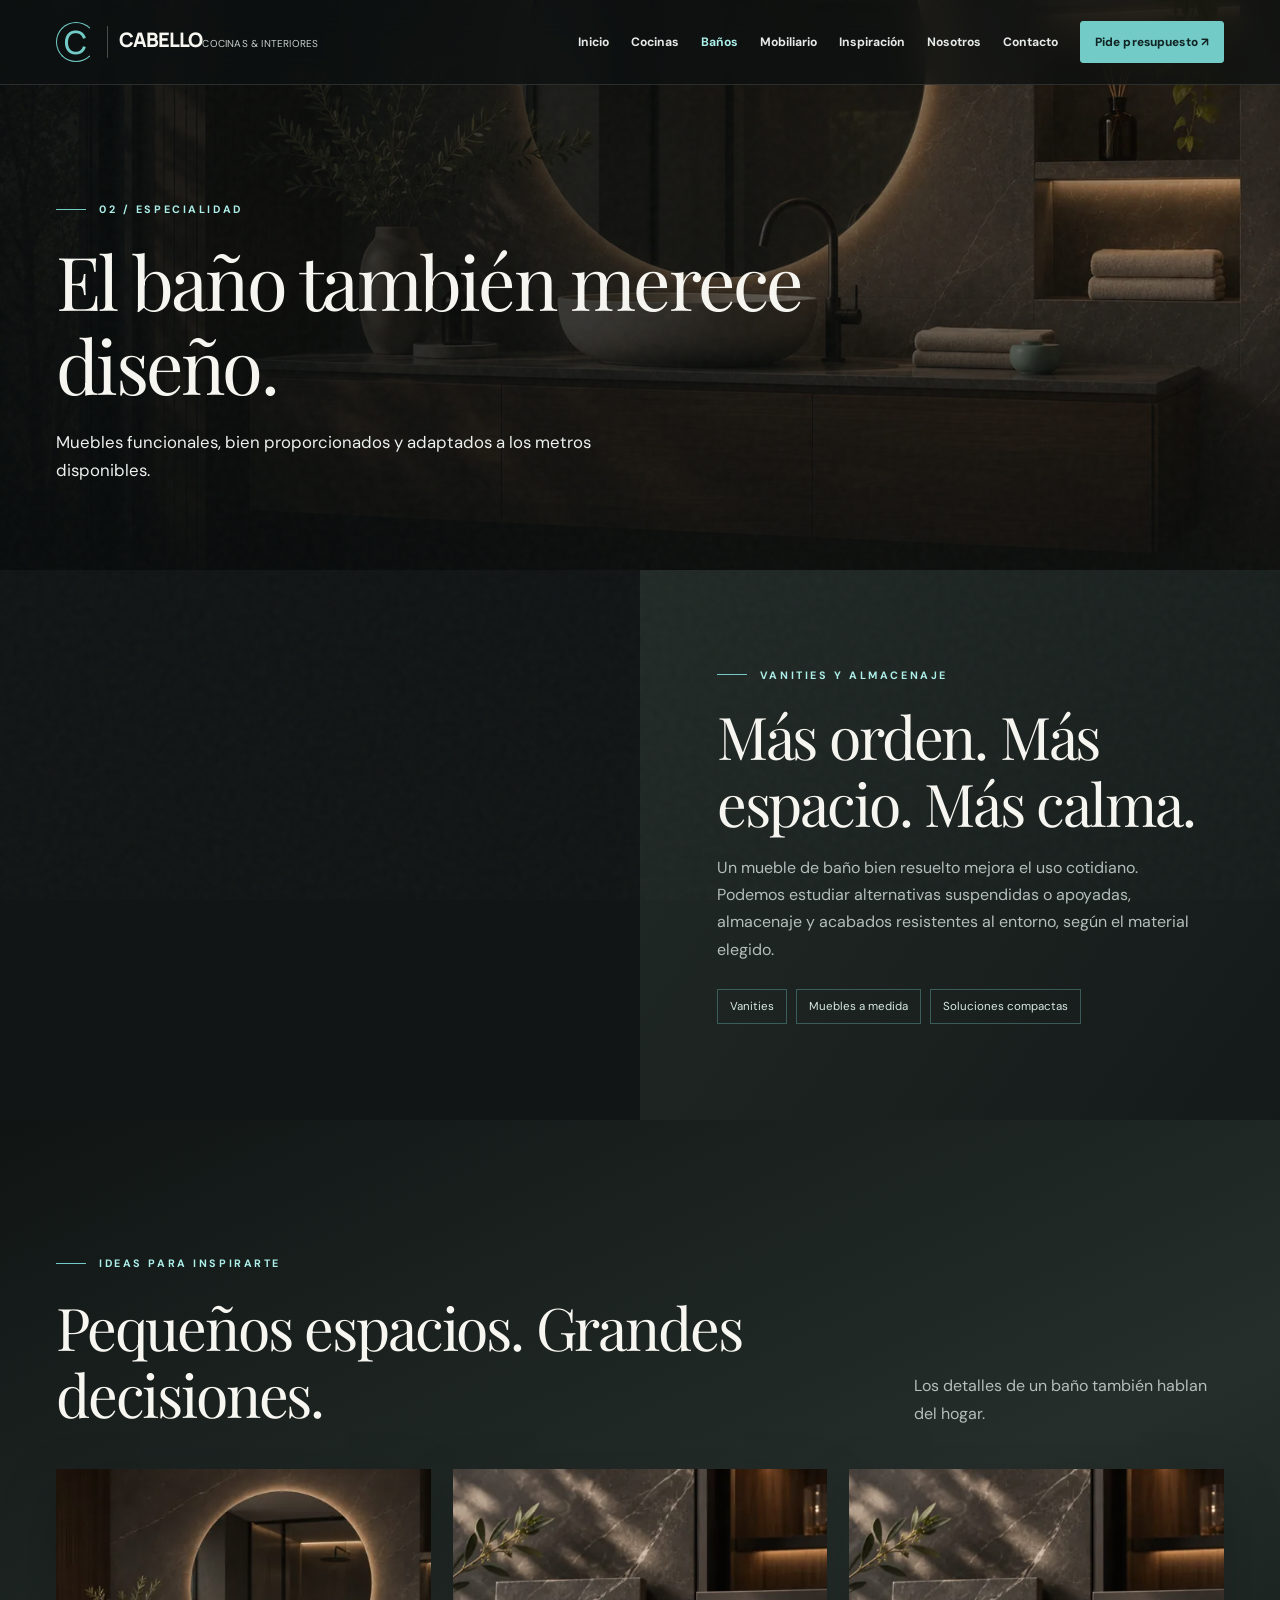
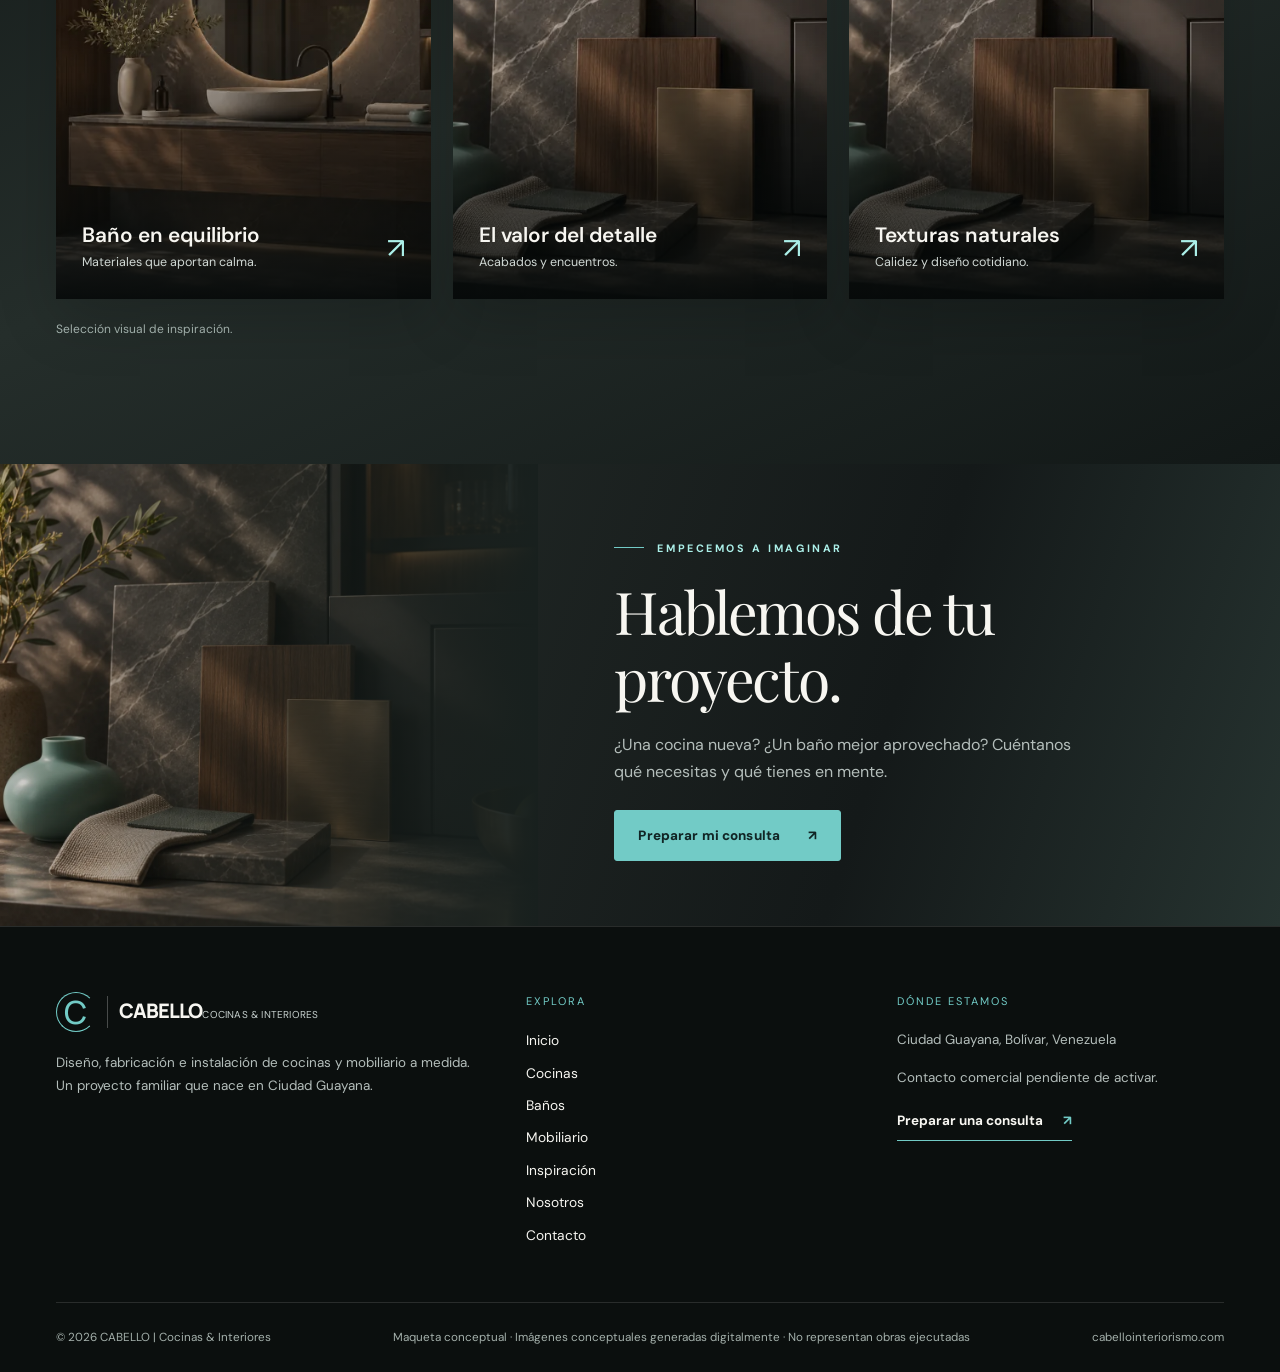
==== banos.html @ 6de8db71 "Add files via upload" ====
<!DOCTYPE html>
<html lang="es"><head><meta charset="utf-8"/><meta content="width=device-width,initial-scale=1" name="viewport"/><meta content="#111515" name="theme-color"/><meta content="Muebles de baño y vanities a medida en Ciudad Guayana. Diseño funcional, almacenaje y acabados contemporáneos." name="description"/><title>Muebles de baño a medida | CABELLO</title><link href="assets/favicon.svg" rel="icon" type="image/svg+xml"/><link href="assets/styles.css" rel="stylesheet"/><link href="https://fonts.googleapis.com" rel="preconnect"/><link crossorigin="" href="https://fonts.gstatic.com" rel="preconnect"/><link href="https://cabellointeriorismo.com/banos.html" rel="canonical"/></head><body><a class="skip" href="#main">Saltar al contenido</a><header class="site-header"><div class="header-desktop"><div class="shell header-inner"><a aria-label="CABELLO, inicio" class="brand" href="index.html"><span aria-hidden="true" class="brand-mark">C</span><span aria-hidden="true" class="brand-rule"></span><span><span class="brand-name">CABELLO</span><span class="brand-sub">COCINAS &amp; INTERIORES</span></span></a><nav aria-label="Navegación principal" class="nav-desktop"><a class="" href="index.html">Inicio</a><a class="" href="cocinas.html">Cocinas</a><a aria-current="page" class="active" href="banos.html">Baños</a><a class="" href="mobiliario.html">Mobiliario</a><a class="" href="proyectos.html">Inspiración</a><a class="" href="nosotros.html">Nosotros</a><a class="" href="contacto.html">Contacto</a><a class="btn" href="contacto.html">Pide presupuesto ↗</a></nav></div></div><div class="header-tablet"><div class="shell header-inner"><a aria-label="CABELLO, inicio" class="brand" href="index.html"><span aria-hidden="true" class="brand-mark">C</span><span aria-hidden="true" class="brand-rule"></span><span><span class="brand-name">CABELLO</span><span class="brand-sub">COCINAS &amp; INTERIORES</span></span></a><button aria-controls="drawer-tablet" aria-expanded="false" aria-label="Abrir menú" class="menu-toggle" data-menu-button="" type="button">☰</button></div><nav aria-label="Menú tablet" class="nav-drawer" data-menu-panel="" id="drawer-tablet"><a class="" href="index.html">Inicio</a><a class="" href="cocinas.html">Cocinas</a><a aria-current="page" class="active" href="banos.html">Baños</a><a class="" href="mobiliario.html">Mobiliario</a><a class="" href="proyectos.html">Inspiración</a><a class="" href="nosotros.html">Nosotros</a><a class="" href="contacto.html">Contacto</a><a class="btn" href="contacto.html">Solicitar presupuesto <span>↗</span></a></nav></div><div class="header-mobile"><div class="shell header-inner"><a aria-label="CABELLO, inicio" class="brand" href="index.html"><span aria-hidden="true" class="brand-mark">C</span><span aria-hidden="true" class="brand-rule"></span><span><span class="brand-name">CABELLO</span><span class="brand-sub">COCINAS &amp; INTERIORES</span></span></a><button aria-controls="drawer-mobile" aria-expanded="false" aria-label="Abrir menú" class="menu-toggle" data-menu-button="" type="button">☰</button></div><nav aria-label="Menú mobile" class="nav-drawer" data-menu-panel="" id="drawer-mobile"><a class="" href="index.html">Inicio</a><a class="" href="cocinas.html">Cocinas</a><a aria-current="page" class="active" href="banos.html">Baños</a><a class="" href="mobiliario.html">Mobiliario</a><a class="" href="proyectos.html">Inspiración</a><a class="" href="nosotros.html">Nosotros</a><a class="" href="contacto.html">Contacto</a><a class="btn" href="contacto.html">Solicitar presupuesto <span>↗</span></a></nav></div></header><main id="main"><section class="subhero"><div class="subhero-img"><picture><source media="(max-width: 767px)" srcset="assets/images/bano-vanity-mobile.webp"/><img alt="Imagen conceptual de baño con mueble suspendido de madera y espejo circular iluminado" decoding="async" height="1086" loading="eager" sizes="100vw" src="assets/images/bano-vanity.webp" srcset="assets/images/bano-vanity-720.webp 720w, assets/images/bano-vanity.webp 1448w" width="1448"/></picture></div><div class="subhero-shade"></div><div class="shell subhero-content"><span class="eyebrow">02 / Especialidad</span><h1>El baño también merece diseño.</h1><p>Muebles funcionales, bien proporcionados y adaptados a los metros disponibles.</p></div></section><section class="split"><div class="split-image"><img alt="Imagen conceptual de baño con mueble suspendido de madera y espejo circular iluminado" decoding="async" height="1086" loading="lazy" sizes="(max-width: 767px) 100vw, 50vw" src="assets/images/bano-vanity.webp" srcset="assets/images/bano-vanity-720.webp 720w, assets/images/bano-vanity.webp 1448w" width="1448"/></div><div class="split-copy"><span class="eyebrow">Vanities y almacenaje</span><h2>Más orden. Más espacio. Más calma.</h2><p>Un mueble de baño bien resuelto mejora el uso cotidiano. Podemos estudiar alternativas suspendidas o apoyadas, almacenaje y acabados resistentes al entorno, según el material elegido.</p><div class="tags"><span>Vanities</span><span>Muebles a medida</span><span>Soluciones compactas</span></div></div></section><section class="section deep-gradient"><div class="shell"><div class="section-heading"><div><span class="eyebrow">Ideas para inspirarte</span><h2>Pequeños espacios. Grandes decisiones.</h2></div><p>Los detalles de un baño también hablan del hogar.</p></div><div class="display-grid"><a class="editorial-card" data-category="banos" href="proyectos.html"><div class="card-image"><img alt="Imagen conceptual de baño con mueble suspendido de madera y espejo circular iluminado" decoding="async" height="1086" loading="lazy" sizes="(max-width: 767px) 100vw, (max-width: 1199px) 50vw, 33vw" src="assets/images/bano-vanity.webp" srcset="assets/images/bano-vanity-720.webp 720w, assets/images/bano-vanity.webp 1448w" width="1448"/></div><div class="card-content"><div><h3>Baño en equilibrio</h3><p>Materiales que aportan calma.</p></div><span aria-hidden="true" class="card-arrow">↗</span></div></a><a class="editorial-card" data-category="detalles" href="proyectos.html"><div class="card-image"><img alt="Imagen conceptual de selección de piedra, madera y acabados para mobiliario" decoding="async" height="1086" loading="lazy" sizes="(max-width: 767px) 100vw, (max-width: 1199px) 50vw, 33vw" src="assets/images/materiales.webp" srcset="assets/images/materiales-720.webp 720w, assets/images/materiales.webp 1448w" width="1448"/></div><div class="card-content"><div><h3>El valor del detalle</h3><p>Acabados y encuentros.</p></div><span aria-hidden="true" class="card-arrow">↗</span></div></a><a class="editorial-card" data-category="detalles" href="proyectos.html"><div class="card-image"><img alt="Imagen conceptual de selección de piedra, madera y acabados para mobiliario" decoding="async" height="1086" loading="lazy" sizes="(max-width: 767px) 100vw, (max-width: 1199px) 50vw, 33vw" src="assets/images/materiales.webp" srcset="assets/images/materiales-720.webp 720w, assets/images/materiales.webp 1448w" width="1448"/></div><div class="card-content"><div><h3>Texturas naturales</h3><p>Calidez y diseño cotidiano.</p></div><span aria-hidden="true" class="card-arrow">↗</span></div></a></div><p class="disclaimer">Selección visual de inspiración.</p></div></section><section class="cta-band"><div class="cta-grid"><div aria-label="Detalle ilustrativo de materiales de interiorismo" class="cta-img" role="img"></div><div class="cta-copy"><span class="eyebrow">Empecemos a imaginar</span><h2>Hablemos de tu proyecto.</h2><p>¿Una cocina nueva? ¿Un baño mejor aprovechado? Cuéntanos qué necesitas y qué tienes en mente.</p><a class="btn" href="contacto.html">Preparar mi consulta <span>↗</span></a></div></div></section></main><footer class="footer"><div class="shell"><div class="footer-grid"><div><a class="brand" href="index.html"><span aria-hidden="true" class="brand-mark">C</span><span aria-hidden="true" class="brand-rule"></span><span><span class="brand-name">CABELLO</span><span class="brand-sub">COCINAS &amp; INTERIORES</span></span></a><p>Diseño, fabricación e instalación de cocinas y mobiliario a medida. Un proyecto familiar que nace en Ciudad Guayana.</p></div><div><div class="footer-title">Explora</div><nav aria-label="Enlaces de pie de página" class="footer-links"><a href="index.html">Inicio</a><a href="cocinas.html">Cocinas</a><a href="banos.html">Baños</a><a href="mobiliario.html">Mobiliario</a><a href="proyectos.html">Inspiración</a><a href="nosotros.html">Nosotros</a><a href="contacto.html">Contacto</a></nav></div><div><div class="footer-title">Dónde estamos</div><p>Ciudad Guayana, Bolívar, Venezuela</p><p style="margin-top:15px">Contacto comercial pendiente de activar.</p><a class="textlink" href="contacto.html" style="margin-top:20px">Preparar una consulta <span>↗</span></a></div></div><div class="footer-bottom"><span>© 2026 CABELLO | Cocinas &amp; Interiores</span><span>Maqueta conceptual · Imágenes conceptuales generadas digitalmente · No representan obras ejecutadas</span><span>cabellointeriorismo.com</span></div></div></footer><script defer="" src="assets/site.js"></script></body></html>
---- assets/styles.css ----
@import url('https://fonts.googleapis.com/css2?family=DM+Sans:wght@400;500;600;700&family=Manrope:wght@400;500;600;700;800&family=Playfair+Display:wght@400;500;600&display=swap');
:root{--bg:#111515;--bg2:#1a1f1e;--panel:#252b29;--mint:#72cbc6;--mintlight:#acf0e9;--white:#f7f6f1;--muted:#b4bebb;--line:rgba(255,255,255,.12);--max:1320px}
*,*::before,*::after{box-sizing:border-box}html{scroll-behavior:smooth}body{margin:0;min-width:320px;background:var(--bg);color:var(--white);font:400 16px/1.7 'DM Sans',Arial,sans-serif;-webkit-font-smoothing:antialiased}body:before{content:'';inset:0;position:fixed;z-index:70;pointer-events:none;opacity:.028;background-image:url("data:image/svg+xml,%3Csvg viewBox='0 0 160 160' xmlns='http://www.w3.org/2000/svg'%3E%3Cfilter id='noise'%3E%3CfeTurbulence type='fractalNoise' baseFrequency='.73' numOctaves='2' stitchTiles='stitch'/%3E%3C/filter%3E%3Crect width='100%25' height='100%25' filter='url(%23noise)'/%3E%3C/svg%3E")}body.menu-open{overflow:hidden}a{color:inherit;text-decoration:none}button,input,textarea,select{font:inherit}button{cursor:pointer}img{display:block;max-width:100%;width:100%;height:100%;object-fit:cover}h1,h2,h3,p{margin:0}h1,h2,.serif{font-family:'Playfair Display',Georgia,serif;font-weight:400;line-height:1.14;letter-spacing:-.037em}h1{font-size:clamp(3.3rem,6.6vw,7.7rem)}h2{font-size:clamp(2.5rem,4.6vw,5rem)}h3{font-size:1.22rem;font-weight:600;line-height:1.32}p{color:var(--muted)}.shell{width:min(calc(100% - 112px),var(--max));margin-inline:auto}.sr-only{position:absolute;width:1px;height:1px;overflow:hidden;clip:rect(0,0,0,0)}.skip{position:absolute;z-index:500;left:10px;top:-100px;background:var(--mint);color:#102421;padding:12px}.skip:focus{top:10px}.eyebrow{display:inline-flex;align-items:center;gap:13px;letter-spacing:.24em;font-weight:700;font-size:.67rem;text-transform:uppercase;color:var(--mintlight)}.eyebrow:before{content:'';width:30px;height:1px;background:var(--mint)}.btn{display:inline-flex;align-items:center;justify-content:center;gap:28px;min-height:51px;padding:13px 23px;border:1px solid var(--mint);background:var(--mint);color:#112525;font-weight:800;letter-spacing:.01em;font-size:.84rem;border-radius:3px;transition:background .25s,transform .25s,box-shadow .25s}.btn:hover{background:#a2e6e1;transform:translateY(-2px);box-shadow:0 12px 28px rgba(114,203,198,.16)}.btn-quiet{border-color:rgba(255,255,255,.25);background:rgba(255,255,255,.035);color:var(--white)}.btn-quiet:hover{color:#112525}.textlink{display:inline-flex;gap:20px;align-items:center;font-weight:700;font-size:.84rem;border-bottom:1px solid var(--mint);padding-bottom:7px}.textlink span{color:var(--mint)}a:focus-visible,button:focus-visible,input:focus-visible,textarea:focus-visible,select:focus-visible{outline:3px solid var(--mintlight);outline-offset:4px}
/* Device-specific header variants: rendered only in their matching breakpoint */
.site-header{position:fixed;inset:0 0 auto;z-index:80;border-bottom:1px solid var(--line);background:rgba(13,17,17,.74);backdrop-filter:blur(18px);-webkit-backdrop-filter:blur(18px)}.header-inner{height:84px;display:flex;align-items:center;justify-content:space-between;gap:20px}.brand{display:flex;align-items:center;gap:11px;min-width:0}.brand-mark{width:40px;height:40px;border:1.8px solid var(--mint);border-right-color:transparent;border-radius:50%;display:grid;place-items:center;font:500 32px/1 Manrope,sans-serif;color:var(--mint);letter-spacing:-.17em;padding-right:6px;flex-shrink:0}.brand-rule{height:32px;width:1px;background:rgba(255,255,255,.25)}.brand-name{font:800 20px/1 Manrope,sans-serif;letter-spacing:-.055em}.brand-sub{font-size:10px;letter-spacing:.02em;color:#c7d1cf;margin-top:5px}.nav-desktop{display:flex;align-items:center;gap:22px}.nav-desktop>a:not(.btn),.nav-tablet>a:not(.btn){font-size:.76rem;font-weight:700;color:#e5e9e7;transition:color .2s}.nav-desktop a.active:not(.btn),.nav-desktop a:hover:not(.btn){color:var(--mintlight)}.nav-desktop .btn{min-height:41px;padding:10px 14px;font-size:.74rem}.header-tablet,.header-mobile{display:none}.menu-toggle{height:45px;width:47px;border:1px solid rgba(255,255,255,.28);background:rgba(255,255,255,.06);color:#fff;font-size:25px;border-radius:3px;display:grid;place-items:center}.nav-drawer{display:none;position:absolute;top:100%;left:0;right:0;background:rgba(16,21,20,.98);border-bottom:1px solid var(--line);padding:18px 24px 27px;box-shadow:0 18px 40px rgba(0,0,0,.36)}.nav-drawer.is-open{display:grid;gap:2px}.nav-drawer a{display:block;font-size:1rem;padding:11px 7px;border-bottom:1px solid rgba(255,255,255,.07)}.nav-drawer .btn{margin-top:14px;text-align:center}.nav-drawer a.active{color:var(--mint)}
.hero{position:relative;min-height:760px;height:min(93svh,1020px);display:flex;align-items:center;isolation:isolate;overflow:hidden;background:#222}.hero-media,.hero-overlay{position:absolute;inset:0;z-index:-2}.hero-media picture,.hero-media img{height:100%;width:100%;object-fit:cover;object-position:center}.hero-overlay{z-index:-1;background:linear-gradient(90deg,rgba(9,13,13,.96) 0%,rgba(11,14,14,.82) 30%,rgba(9,13,13,.28) 72%),linear-gradient(0deg,rgba(7,11,11,.7) 0%,transparent 35%,rgba(7,11,11,.25) 100%)}.hero-inner{padding-top:105px;padding-bottom:85px}.hero h1{max-width:870px;margin:25px 0 22px}.hero h1 em{font-style:italic;color:#d8e8e5}.hero-lead{max-width:520px;color:#f0f2ee;font-size:1.14rem}.hero-cta{display:flex;align-items:center;gap:30px;flex-wrap:wrap;margin-top:32px}.hero-meta{position:absolute;bottom:34px;right:5%;font-size:.68rem;letter-spacing:.2em;color:#d7dedb}.hero-meta b{color:var(--mint)}.micro{display:flex;gap:22px;align-items:center;font-size:.67rem;letter-spacing:.17em;text-transform:uppercase;color:#b9c5c0;margin-top:65px}.micro:before{content:'';width:60px;height:1px;background:var(--mint)}
.services-band{border-block:1px solid var(--line);background:linear-gradient(110deg,#212725,#303532,#1b2220)}.services-inner{display:grid;grid-template-columns:repeat(3,1fr)}.service{display:flex;align-items:center;gap:18px;padding:29px 20px;border-right:1px solid var(--line);font-weight:700;font-size:.86rem}.service:first-child{padding-left:0}.service:last-child{border:0}.service svg,.process-icon svg{width:35px;height:35px;stroke:var(--mint);fill:none;stroke-width:1.5;flex-shrink:0}
.section{padding:125px 0;position:relative}.dark-gradient{background:radial-gradient(ellipse at 84% 13%,#303836 0%,#1d2422 43%,#101414 89%)}.deep-gradient{background:linear-gradient(155deg,#101514,#252e2b 53%,#121817)}.section-heading{display:flex;align-items:end;justify-content:space-between;gap:45px;margin-bottom:42px}.section-heading h2{margin-top:20px}.section-heading p{max-width:400px}.display-grid{display:grid;grid-template-columns:repeat(3,minmax(0,1fr));gap:22px}.editorial-card{position:relative;overflow:hidden;min-height:430px;display:flex;align-items:end;background:#2e3531;box-shadow:0 20px 55px rgba(0,0,0,.19);isolation:isolate}.editorial-card .card-image{position:absolute;inset:0;z-index:-2}.editorial-card img{transition:transform .65s;filter:saturate(.83)}.editorial-card:hover img{transform:scale(1.055)}.editorial-card:after{position:absolute;inset:0;content:'';background:linear-gradient(0deg,rgba(5,9,9,.96),rgba(5,9,9,.18) 60%,transparent);z-index:-1}.card-content{padding:26px;width:100%;display:flex;align-items:end;justify-content:space-between;gap:15px}.card-content h3{font-size:1.3rem;margin-bottom:3px}.card-content p{font-size:.78rem;color:#d0d8d4}.card-arrow{color:var(--mintlight);font-size:29px}.disclaimer{font-size:.75rem;color:#aab9b4;margin-top:20px}.manifesto{background:radial-gradient(ellipse at 76% 24%,#353c38,#202725 48%,#111615);overflow:hidden}.manifesto-grid{display:grid;grid-template-columns:43% 57%;align-items:center;gap:30px}.monogram-panel{min-height:480px;position:relative;display:grid;place-items:center;background:linear-gradient(145deg,rgba(255,255,255,.025),rgba(255,255,255,0));border:1px solid rgba(255,255,255,.05);overflow:hidden}.monogram-panel:before{content:'';position:absolute;inset:8%;background:linear-gradient(90deg,rgba(10,15,14,.6),transparent),url('images/materiales.webp') center/cover;opacity:.6;clip-path:circle(42%)}.monogram-panel span{font:600 clamp(280px,35vw,500px)/1 Manrope,sans-serif;color:rgba(14,19,18,.5);-webkit-text-stroke:2px var(--mint);position:relative;letter-spacing:-.18em;padding-right:.17em}.manifesto-text{padding:30px 35px}.manifesto-text h2{margin:22px 0}.manifesto-text p{max-width:550px;margin-bottom:25px}.values{display:grid;grid-template-columns:repeat(3,1fr);gap:22px}.value{padding:35px;background:linear-gradient(135deg,rgba(255,255,255,.075),rgba(255,255,255,.015));border:1px solid rgba(255,255,255,.085);box-shadow:0 20px 55px rgba(0,0,0,.1)}.value-num{display:block;color:var(--mint);letter-spacing:.16em;font-size:.72rem;margin-bottom:37px}.value h3{margin-bottom:9px}.process-grid{display:grid;grid-template-columns:repeat(4,1fr);gap:30px}.process{border-top:1px solid rgba(255,255,255,.2);padding-top:27px}.process-icon{margin-bottom:24px}.process-num{font-size:.74rem;color:var(--mint);letter-spacing:.16em;margin-bottom:8px}.process h3{margin-bottom:10px}.process p{font-size:.85rem}.cta-band{position:relative;background:linear-gradient(108deg,#29312d,#141919 68%,#263330);overflow:hidden}.cta-grid{display:grid;grid-template-columns:42% 58%;min-height:435px}.cta-img{position:relative;background:url('images/materiales.webp') center/cover}.cta-img:after{content:'';position:absolute;inset:0;background:linear-gradient(90deg,rgba(0,0,0,.16),#18201e)}.cta-copy{padding:65px clamp(35px,6vw,100px);align-self:center}.cta-copy h2{margin:20px 0}.cta-copy p{max-width:470px;margin-bottom:25px}.footer{background:#0b0f0e;border-top:1px solid var(--line);padding:65px 0 24px}.footer-grid{display:grid;grid-template-columns:1.3fr 1fr 1fr;gap:45px}.footer .brand{margin-bottom:20px}.footer p{max-width:420px;font-size:.84rem}.footer-title{text-transform:uppercase;font-size:.69rem;letter-spacing:.18em;color:var(--mint);margin-bottom:18px}.footer-links{display:grid;gap:9px;font-size:.86rem}.footer-links a:hover{color:var(--mintlight)}.footer-bottom{display:flex;justify-content:space-between;gap:20px;border-top:1px solid var(--line);margin-top:55px;padding-top:25px;font-size:.73rem;color:#a4b0ab;flex-wrap:wrap}
.subhero{min-height:570px;position:relative;display:flex;align-items:end;isolation:isolate;overflow:hidden;background:#1e2522}.subhero-img,.subhero-shade{position:absolute;inset:0;z-index:-2}.subhero-img img{height:100%;object-fit:cover}.subhero-shade{z-index:-1;background:linear-gradient(90deg,rgba(8,12,12,.96),rgba(8,12,12,.73) 47%,rgba(8,12,12,.2)),linear-gradient(0deg,rgba(8,12,12,.75),transparent 55%)}.subhero-content{padding:170px 0 85px}.subhero h1{font-size:clamp(3.2rem,5.8vw,6.5rem);max-width:890px;margin:20px 0}.subhero p{max-width:620px;color:#edf2ef;font-size:1.05rem}.split{display:grid;grid-template-columns:1fr 1fr;min-height:550px}.split.reverse .split-image{order:2}.split-image{overflow:hidden;min-height:430px}.split-image img{filter:saturate(.8)}.split-copy{display:flex;flex-direction:column;justify-content:center;padding:90px max(6vw,35px);background:linear-gradient(125deg,#222a27,#141a19)}.split-copy h2{margin:18px 0}.split-copy p{max-width:530px}.tags{display:flex;flex-wrap:wrap;gap:9px;margin-top:26px}.tags span{border:1px solid rgba(114,203,198,.35);padding:7px 12px;font-size:.72rem;color:#d7e8e2}.feature-grid{display:grid;grid-template-columns:1.3fr 1fr;gap:25px;align-items:stretch}.feature-grid>img{min-height:540px;max-height:620px}.feature-copy{padding:60px;background:linear-gradient(135deg,#2a3430,#1a211f);border:1px solid rgba(255,255,255,.08);align-self:stretch;display:flex;justify-content:center;flex-direction:column}.feature-copy h2{margin:20px 0}.feature-copy .btn{align-self:flex-start;margin-top:25px}.gallery-filters{display:flex;flex-wrap:wrap;gap:10px;margin-bottom:28px}.filter-btn{padding:11px 19px;border:1px solid rgba(255,255,255,.24);background:transparent;color:#eef2ee;border-radius:2px;font-size:.82rem}.filter-btn.is-active,.filter-btn:hover{background:var(--mint);border-color:var(--mint);color:#132422}.note-box{padding:22px 25px;background:rgba(114,203,198,.05);border-left:2px solid var(--mint);color:#d3dcd6;margin-top:28px;font-size:.83rem}.contact-layout{display:grid;grid-template-columns:1fr 1fr;gap:8%;align-items:start}.contact-layout h2{margin:20px 0}.contact-layout .note-box{margin:30px 0}.form{padding:36px;border:1px solid rgba(255,255,255,.14);background:linear-gradient(145deg,rgba(255,255,255,.07),rgba(255,255,255,.02));box-shadow:0 25px 70px rgba(0,0,0,.2)}.field{margin-bottom:19px}.field label{display:block;font-size:.77rem;font-weight:700;margin-bottom:8px;color:#eff3ef}.field input,.field textarea,.field select{width:100%;border:1px solid rgba(255,255,255,.19);border-radius:2px;padding:12px 14px;color:white;background:#242c29;min-height:48px}.field textarea{min-height:132px;resize:vertical}.field select option{background:#242c29}.form-feedback{font-size:.82rem;margin-top:13px;color:var(--mintlight)}.faq{display:grid;grid-template-columns:1fr 1.2fr;gap:60px}.faq details{border-bottom:1px solid var(--line);padding:20px 0}.faq summary{cursor:pointer;font-weight:600}.faq details p{padding-top:13px;font-size:.9rem}.pill{font-size:.7rem;letter-spacing:.14em;color:#d0e1dc;padding:6px 10px;border:1px solid rgba(255,255,255,.15)}
@media(max-width:1199px){.header-desktop{display:none}.header-tablet{display:block}.header-tablet .header-inner{height:76px}.shell{width:min(calc(100% - 76px),var(--max))}.section{padding:100px 0}.display-grid{gap:16px}.editorial-card{min-height:350px}.manifesto-text{padding:25px}.monogram-panel{min-height:400px}}
@media(max-width:767px){.header-tablet{display:none}.header-mobile{display:block}.header-mobile .header-inner{height:68px}.header-mobile .brand-mark{width:34px;height:34px;font-size:28px}.header-mobile .brand-name{font-size:18px}.header-mobile .brand-sub{font-size:9px}.header-mobile .brand-rule{height:28px}.shell{width:calc(100% - 38px)}.hero{min-height:650px;height:auto;align-items:end}.hero-media img{object-position:61% center}.hero-overlay{background:linear-gradient(0deg,rgba(8,11,11,.98),rgba(10,13,13,.65) 52%,rgba(10,13,13,.27)),linear-gradient(90deg,rgba(8,11,11,.5),transparent)}.hero-inner{padding-top:200px;padding-bottom:82px}.hero h1{font-size:clamp(2.9rem,11vw,4.9rem);margin:18px 0}.hero-lead{font-size:.99rem}.hero-cta{gap:20px}.hero-cta .btn{width:100%}.hero-meta{bottom:21px;right:20px}.micro{display:none}.services-inner{grid-template-columns:1fr}.service,.service:first-child{padding:17px 5px;border-right:0;border-bottom:1px solid var(--line)}.service:last-child{border:0}.service svg{width:27px;height:27px}.section{padding:76px 0}.section-heading{display:block;margin-bottom:30px}.section-heading h2,.manifesto h2{margin:17px 0}.section-heading .textlink{margin-top:22px}.section-heading p{margin-top:18px}.display-grid{grid-template-columns:1fr}.editorial-card{min-height:390px}.manifesto-grid{grid-template-columns:1fr;gap:10px}.monogram-panel{min-height:270px}.monogram-panel span{font-size:260px}.manifesto-text{padding:15px 0 5px}.values,.process-grid{grid-template-columns:1fr}.value{padding:26px}.value-num{margin-bottom:20px}.process-grid{gap:27px}.process{padding-top:18px}.process-icon{margin-bottom:13px}.cta-grid{grid-template-columns:1fr}.cta-img{min-height:240px}.cta-img:after{background:linear-gradient(0deg,#18201e,rgba(0,0,0,.1))}.cta-copy{padding:30px 20px 65px}.cta-copy .btn{width:100%}.footer{padding-top:50px}.footer-grid{grid-template-columns:1fr;gap:34px}.footer-bottom{margin-top:38px}.subhero{min-height:480px}.subhero-content{padding:175px 0 65px}.subhero h1{font-size:clamp(2.9rem,10vw,4.6rem)}.split{grid-template-columns:1fr}.split.reverse .split-image{order:0}.split-image{min-height:330px;max-height:430px}.split-copy{padding:65px 20px}.feature-grid{grid-template-columns:1fr}.feature-grid>img{min-height:350px;max-height:450px}.feature-copy{padding:35px 25px}.contact-layout{grid-template-columns:1fr;gap:30px}.form{padding:23px 19px}.faq{grid-template-columns:1fr;gap:15px}.gallery-filters{gap:7px}.filter-btn{padding:10px 13px}.section h2{font-size:clamp(2.5rem,9vw,4.1rem)}}
@media(max-width:380px){.brand-sub{display:none}.hero h1{font-size:2.65rem}.hero-inner{padding-top:175px}.btn{font-size:.8rem;padding-inline:13px}.editorial-card{min-height:340px}}
@media(prefers-reduced-motion:reduce){html{scroll-behavior:auto}*,*::before,*::after{animation-duration:.01ms!important;transition-duration:.01ms!important}}

[hidden]{display:none!important}

/* CABELLO V7: art-direction picture fills each responsive subhero. */
.subhero-img picture{display:block;width:100%;height:100%}
.subhero-img picture img{display:block;width:100%;height:100%;object-fit:cover}
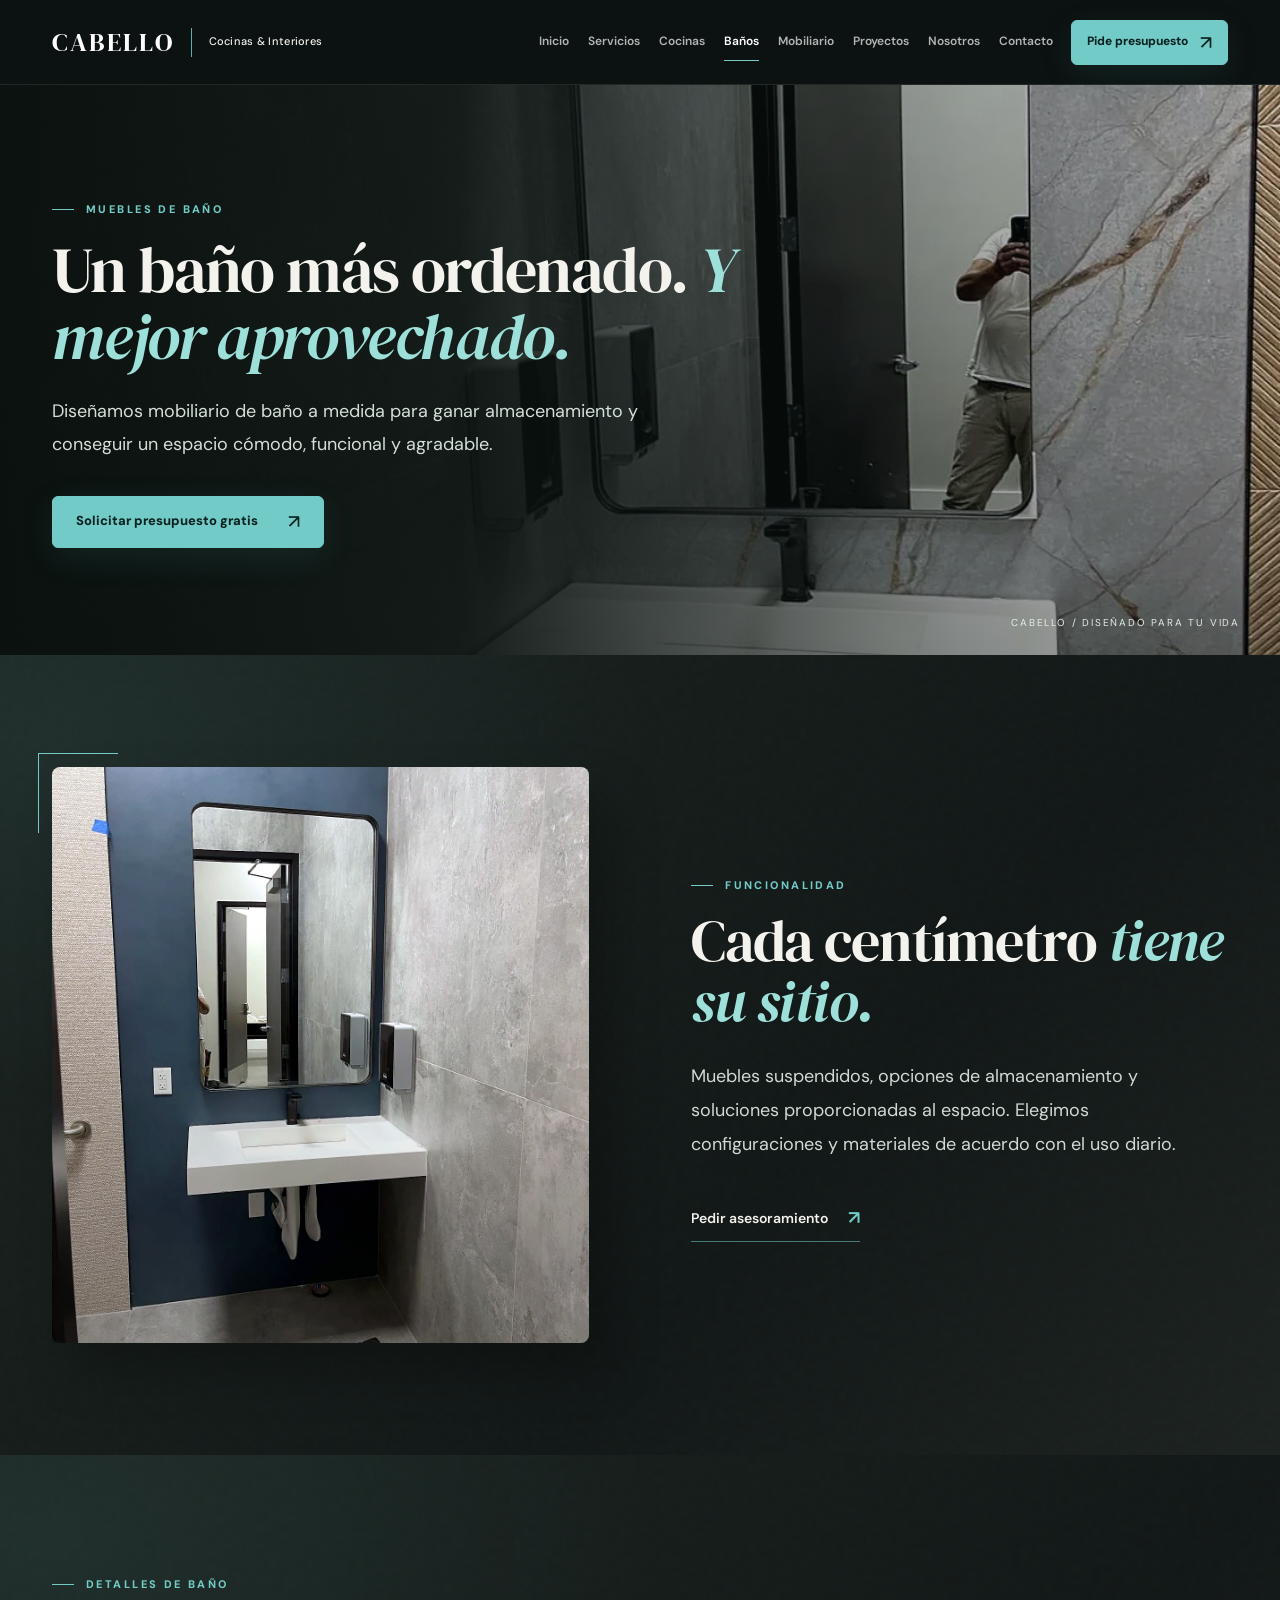
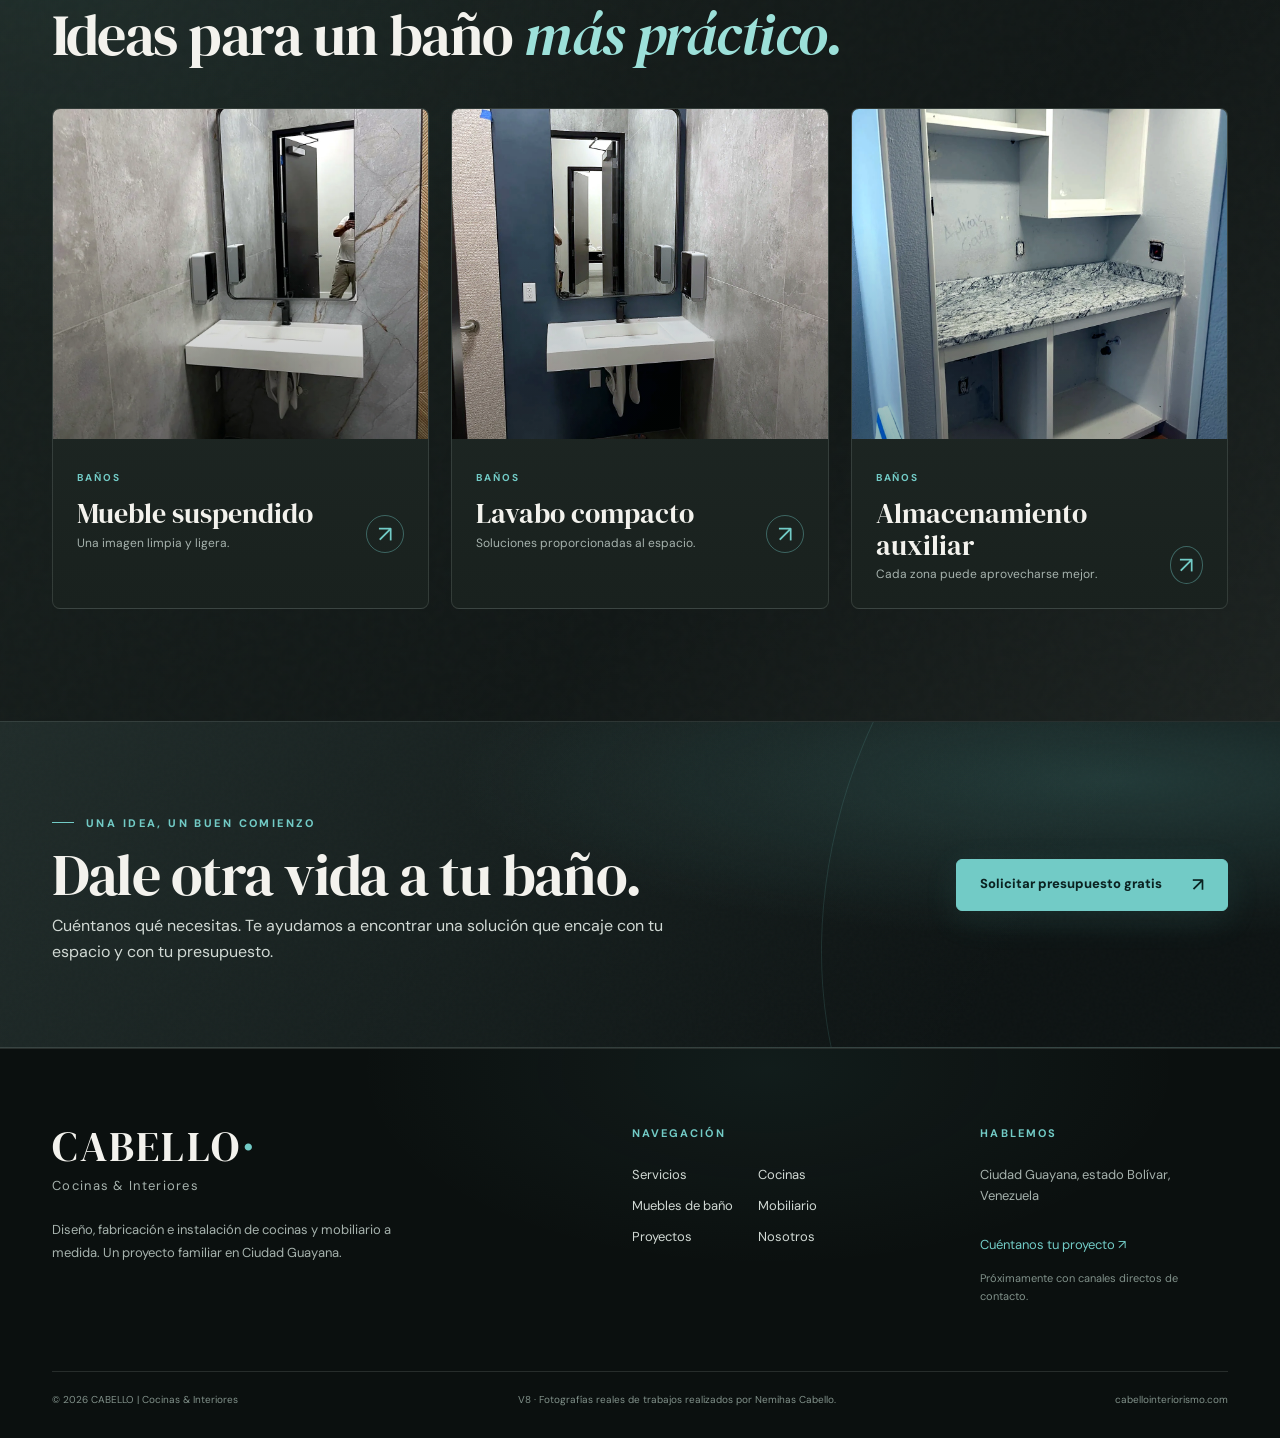
==== commit 22af3e45: "Add files via upload" ====
--- a/banos.html
+++ b/banos.html
@@ -1,2 +1,13 @@
 <!DOCTYPE html>
-<html lang="es"><head><meta charset="utf-8"/><meta content="width=device-width,initial-scale=1" name="viewport"/><meta content="#111515" name="theme-color"/><meta content="Muebles de baño y vanities a medida en Ciudad Guayana. Diseño funcional, almacenaje y acabados contemporáneos." name="description"/><title>Muebles de baño a medida | CABELLO</title><link href="assets/favicon.svg" rel="icon" type="image/svg+xml"/><link href="assets/styles.css" rel="stylesheet"/><link href="https://fonts.googleapis.com" rel="preconnect"/><link crossorigin="" href="https://fonts.gstatic.com" rel="preconnect"/><link href="https://cabellointeriorismo.com/banos.html" rel="canonical"/></head><body><a class="skip" href="#main">Saltar al contenido</a><header class="site-header"><div class="header-desktop"><div class="shell header-inner"><a aria-label="CABELLO, inicio" class="brand" href="index.html"><span aria-hidden="true" class="brand-mark">C</span><span aria-hidden="true" class="brand-rule"></span><span><span class="brand-name">CABELLO</span><span class="brand-sub">COCINAS &amp; INTERIORES</span></span></a><nav aria-label="Navegación principal" class="nav-desktop"><a class="" href="index.html">Inicio</a><a class="" href="cocinas.html">Cocinas</a><a aria-current="page" class="active" href="banos.html">Baños</a><a class="" href="mobiliario.html">Mobiliario</a><a class="" href="proyectos.html">Inspiración</a><a class="" href="nosotros.html">Nosotros</a><a class="" href="contacto.html">Contacto</a><a class="btn" href="contacto.html">Pide presupuesto ↗</a></nav></div></div><div class="header-tablet"><div class="shell header-inner"><a aria-label="CABELLO, inicio" class="brand" href="index.html"><span aria-hidden="true" class="brand-mark">C</span><span aria-hidden="true" class="brand-rule"></span><span><span class="brand-name">CABELLO</span><span class="brand-sub">COCINAS &amp; INTERIORES</span></span></a><button aria-controls="drawer-tablet" aria-expanded="false" aria-label="Abrir menú" class="menu-toggle" data-menu-button="" type="button">☰</button></div><nav aria-label="Menú tablet" class="nav-drawer" data-menu-panel="" id="drawer-tablet"><a class="" href="index.html">Inicio</a><a class="" href="cocinas.html">Cocinas</a><a aria-current="page" class="active" href="banos.html">Baños</a><a class="" href="mobiliario.html">Mobiliario</a><a class="" href="proyectos.html">Inspiración</a><a class="" href="nosotros.html">Nosotros</a><a class="" href="contacto.html">Contacto</a><a class="btn" href="contacto.html">Solicitar presupuesto <span>↗</span></a></nav></div><div class="header-mobile"><div class="shell header-inner"><a aria-label="CABELLO, inicio" class="brand" href="index.html"><span aria-hidden="true" class="brand-mark">C</span><span aria-hidden="true" class="brand-rule"></span><span><span class="brand-name">CABELLO</span><span class="brand-sub">COCINAS &amp; INTERIORES</span></span></a><button aria-controls="drawer-mobile" aria-expanded="false" aria-label="Abrir menú" class="menu-toggle" data-menu-button="" type="button">☰</button></div><nav aria-label="Menú mobile" class="nav-drawer" data-menu-panel="" id="drawer-mobile"><a class="" href="index.html">Inicio</a><a class="" href="cocinas.html">Cocinas</a><a aria-current="page" class="active" href="banos.html">Baños</a><a class="" href="mobiliario.html">Mobiliario</a><a class="" href="proyectos.html">Inspiración</a><a class="" href="nosotros.html">Nosotros</a><a class="" href="contacto.html">Contacto</a><a class="btn" href="contacto.html">Solicitar presupuesto <span>↗</span></a></nav></div></header><main id="main"><section class="subhero"><div class="subhero-img"><picture><source media="(max-width: 767px)" srcset="assets/images/bano-vanity-mobile.webp"/><img alt="Imagen conceptual de baño con mueble suspendido de madera y espejo circular iluminado" decoding="async" height="1086" loading="eager" sizes="100vw" src="assets/images/bano-vanity.webp" srcset="assets/images/bano-vanity-720.webp 720w, assets/images/bano-vanity.webp 1448w" width="1448"/></picture></div><div class="subhero-shade"></div><div class="shell subhero-content"><span class="eyebrow">02 / Especialidad</span><h1>El baño también merece diseño.</h1><p>Muebles funcionales, bien proporcionados y adaptados a los metros disponibles.</p></div></section><section class="split"><div class="split-image"><img alt="Imagen conceptual de baño con mueble suspendido de madera y espejo circular iluminado" decoding="async" height="1086" loading="lazy" sizes="(max-width: 767px) 100vw, 50vw" src="assets/images/bano-vanity.webp" srcset="assets/images/bano-vanity-720.webp 720w, assets/images/bano-vanity.webp 1448w" width="1448"/></div><div class="split-copy"><span class="eyebrow">Vanities y almacenaje</span><h2>Más orden. Más espacio. Más calma.</h2><p>Un mueble de baño bien resuelto mejora el uso cotidiano. Podemos estudiar alternativas suspendidas o apoyadas, almacenaje y acabados resistentes al entorno, según el material elegido.</p><div class="tags"><span>Vanities</span><span>Muebles a medida</span><span>Soluciones compactas</span></div></div></section><section class="section deep-gradient"><div class="shell"><div class="section-heading"><div><span class="eyebrow">Ideas para inspirarte</span><h2>Pequeños espacios. Grandes decisiones.</h2></div><p>Los detalles de un baño también hablan del hogar.</p></div><div class="display-grid"><a class="editorial-card" data-category="banos" href="proyectos.html"><div class="card-image"><img alt="Imagen conceptual de baño con mueble suspendido de madera y espejo circular iluminado" decoding="async" height="1086" loading="lazy" sizes="(max-width: 767px) 100vw, (max-width: 1199px) 50vw, 33vw" src="assets/images/bano-vanity.webp" srcset="assets/images/bano-vanity-720.webp 720w, assets/images/bano-vanity.webp 1448w" width="1448"/></div><div class="card-content"><div><h3>Baño en equilibrio</h3><p>Materiales que aportan calma.</p></div><span aria-hidden="true" class="card-arrow">↗</span></div></a><a class="editorial-card" data-category="detalles" href="proyectos.html"><div class="card-image"><img alt="Imagen conceptual de selección de piedra, madera y acabados para mobiliario" decoding="async" height="1086" loading="lazy" sizes="(max-width: 767px) 100vw, (max-width: 1199px) 50vw, 33vw" src="assets/images/materiales.webp" srcset="assets/images/materiales-720.webp 720w, assets/images/materiales.webp 1448w" width="1448"/></div><div class="card-content"><div><h3>El valor del detalle</h3><p>Acabados y encuentros.</p></div><span aria-hidden="true" class="card-arrow">↗</span></div></a><a class="editorial-card" data-category="detalles" href="proyectos.html"><div class="card-image"><img alt="Imagen conceptual de selección de piedra, madera y acabados para mobiliario" decoding="async" height="1086" loading="lazy" sizes="(max-width: 767px) 100vw, (max-width: 1199px) 50vw, 33vw" src="assets/images/materiales.webp" srcset="assets/images/materiales-720.webp 720w, assets/images/materiales.webp 1448w" width="1448"/></div><div class="card-content"><div><h3>Texturas naturales</h3><p>Calidez y diseño cotidiano.</p></div><span aria-hidden="true" class="card-arrow">↗</span></div></a></div><p class="disclaimer">Selección visual de inspiración.</p></div></section><section class="cta-band"><div class="cta-grid"><div aria-label="Detalle ilustrativo de materiales de interiorismo" class="cta-img" role="img"></div><div class="cta-copy"><span class="eyebrow">Empecemos a imaginar</span><h2>Hablemos de tu proyecto.</h2><p>¿Una cocina nueva? ¿Un baño mejor aprovechado? Cuéntanos qué necesitas y qué tienes en mente.</p><a class="btn" href="contacto.html">Preparar mi consulta <span>↗</span></a></div></div></section></main><footer class="footer"><div class="shell"><div class="footer-grid"><div><a class="brand" href="index.html"><span aria-hidden="true" class="brand-mark">C</span><span aria-hidden="true" class="brand-rule"></span><span><span class="brand-name">CABELLO</span><span class="brand-sub">COCINAS &amp; INTERIORES</span></span></a><p>Diseño, fabricación e instalación de cocinas y mobiliario a medida. Un proyecto familiar que nace en Ciudad Guayana.</p></div><div><div class="footer-title">Explora</div><nav aria-label="Enlaces de pie de página" class="footer-links"><a href="index.html">Inicio</a><a href="cocinas.html">Cocinas</a><a href="banos.html">Baños</a><a href="mobiliario.html">Mobiliario</a><a href="proyectos.html">Inspiración</a><a href="nosotros.html">Nosotros</a><a href="contacto.html">Contacto</a></nav></div><div><div class="footer-title">Dónde estamos</div><p>Ciudad Guayana, Bolívar, Venezuela</p><p style="margin-top:15px">Contacto comercial pendiente de activar.</p><a class="textlink" href="contacto.html" style="margin-top:20px">Preparar una consulta <span>↗</span></a></div></div><div class="footer-bottom"><span>© 2026 CABELLO | Cocinas &amp; Interiores</span><span>Maqueta conceptual · Imágenes conceptuales generadas digitalmente · No representan obras ejecutadas</span><span>cabellointeriorismo.com</span></div></div></footer><script defer="" src="assets/site.js"></script></body></html>+<html lang="es"><head><meta charset="UTF-8"><meta name="viewport" content="width=device-width, initial-scale=1"><meta name="theme-color" content="#111716"><meta name="description" content="Muebles de baño y soluciones de almacenamiento a medida en Ciudad Guayana. Diseños prácticos y acabados cuidados."><meta property="og:title" content="Muebles de baño a medida | CABELLO Ciudad Guayana"><meta property="og:description" content="Muebles de baño y soluciones de almacenamiento a medida en Ciudad Guayana. Diseños prácticos y acabados cuidados."><meta property="og:type" content="website"><meta property="og:url" content="https://cabellointeriorismo.com/banos.html"><meta property="og:locale" content="es_VE"><title>Muebles de baño a medida | CABELLO Ciudad Guayana</title><link rel="canonical" href="https://cabellointeriorismo.com/banos.html"><link rel="icon" href="assets/favicon.svg" type="image/svg+xml"><link rel="preconnect" href="https://fonts.googleapis.com"><link rel="preconnect" href="https://fonts.gstatic.com" crossorigin><link href="https://fonts.googleapis.com/css2?family=DM+Sans:wght@400;450;500;600;700&family=Manrope:wght@400;500;600;700;800&family=DM+Serif+Display:ital@0;1&display=swap" rel="stylesheet"><link rel="stylesheet" href="assets/styles.css"></head>
+<body>
+<a class="skip-link" href="#contenido">Saltar al contenido</a>
+<header class="site-header" id="site-header">
+  <div class="header-desktop"><div class="shell header-inner"><a class="brand" href="index.html" aria-label="CABELLO, ir a inicio"><strong>CABELLO</strong><span class="brand-line" aria-hidden="true"></span><small>Cocinas &amp; Interiores</small></a><nav class="nav-links" aria-label="Navegación principal"><a class="" href="index.html" >Inicio</a><a class="" href="servicios.html" >Servicios</a><a class="" href="cocinas.html" >Cocinas</a><a class="current" href="banos.html" aria-current="page">Baños</a><a class="" href="mobiliario.html" >Mobiliario</a><a class="" href="proyectos.html" >Proyectos</a><a class="" href="nosotros.html" >Nosotros</a><a class="" href="contacto.html" >Contacto</a></nav><a class="btn btn-sm" href="contacto.html">Pide presupuesto <span>↗</span></a></div></div>
+  <div class="header-tablet"><div class="shell header-inner"><a class="brand" href="index.html"><strong>CABELLO</strong><span class="brand-line" aria-hidden="true"></span><small>Cocinas &amp; Interiores</small></a><button class="menu-button" type="button" data-menu-button="menu-tablet" aria-controls="menu-tablet" aria-expanded="false" aria-label="Abrir menú"><span></span><span></span></button></div><nav class="menu-panel" id="menu-tablet" aria-label="Navegación tablet" hidden><a class="" href="index.html">Inicio <span>↗</span></a><a class="" href="servicios.html">Servicios <span>↗</span></a><a class="" href="cocinas.html">Cocinas <span>↗</span></a><a class="current" href="banos.html">Baños <span>↗</span></a><a class="" href="mobiliario.html">Mobiliario <span>↗</span></a><a class="" href="proyectos.html">Proyectos <span>↗</span></a><a class="" href="nosotros.html">Nosotros <span>↗</span></a><a class="" href="contacto.html">Contacto <span>↗</span></a><a class="btn" href="contacto.html">Solicitar presupuesto <span>↗</span></a></nav></div>
+  <div class="header-mobile"><div class="shell header-inner"><a class="brand" href="index.html"><strong>CABELLO</strong><small>COCINAS &amp; INTERIORES</small></a><button class="menu-button" type="button" data-menu-button="menu-mobile" aria-controls="menu-mobile" aria-expanded="false" aria-label="Abrir menú"><span></span><span></span></button></div><nav class="menu-panel" id="menu-mobile" aria-label="Navegación móvil" hidden><a class="" href="index.html">Inicio <span>↗</span></a><a class="" href="servicios.html">Servicios <span>↗</span></a><a class="" href="cocinas.html">Cocinas <span>↗</span></a><a class="current" href="banos.html">Baños <span>↗</span></a><a class="" href="mobiliario.html">Mobiliario <span>↗</span></a><a class="" href="proyectos.html">Proyectos <span>↗</span></a><a class="" href="nosotros.html">Nosotros <span>↗</span></a><a class="" href="contacto.html">Contacto <span>↗</span></a><a class="btn" href="contacto.html">Solicitar presupuesto <span>↗</span></a></nav></div>
+</header>
+<main id="contenido"><section class="subhero"><div class="subhero-visual"><img class="" src="assets/img/banos-vanities/cabello-vanity-moderno-pared-texturizada-01.webp" alt="Vanity moderno con espejo negro y pared de acabado texturizado." loading="eager" decoding="async" srcset="assets/img/banos-vanities/cabello-vanity-moderno-pared-texturizada-01-1080.webp 1080w, assets/img/banos-vanities/cabello-vanity-moderno-pared-texturizada-01.webp 1600w" sizes="(max-width: 767px) 92vw, (max-width: 1199px) 54vw, 40vw"></div><div class="subhero-shade"></div><div class="shell subhero-content"><span class="eyebrow">MUEBLES DE BAÑO</span><h1 class="display-title">Un baño más ordenado. <em>Y mejor aprovechado.</em></h1><p>Diseñamos mobiliario de baño a medida para ganar almacenamiento y conseguir un espacio cómodo, funcional y agradable.</p><div class="subhero-actions"><a class="btn " href="contacto.html">Solicitar presupuesto gratis <span aria-hidden="true">↗</span></a></div></div><div class="subhero-marker">CABELLO / DISEÑADO PARA TU VIDA</div></section><section class="section section-grain"><div class="shell split-feature "><div class="split-visual reveal"><img class="" src="assets/img/banos-vanities/cabello-lavabo-flotante-moderno-01.webp" alt="Lavabo flotante con espejo vertical y revestimiento mural de aspecto elegante." loading="lazy" decoding="async"><div class="corner-tick"></div></div><div class="split-copy"><span class="eyebrow">FUNCIONALIDAD</span><h2 class="display-title">Cada centímetro <em>tiene su sitio.</em></h2><p>Muebles suspendidos, opciones de almacenamiento y soluciones proporcionadas al espacio. Elegimos configuraciones y materiales de acuerdo con el uso diario.</p><a class="inline-link" href="contacto.html">Pedir asesoramiento<span>↗</span></a></div></div></section><section class="section section-grain"><div class="shell"><div class="section-heading"><div><span class="eyebrow">DETALLES DE BAÑO</span><h2 class="display-title">Ideas para un baño <em>más práctico.</em></h2></div></div><div class="three-grid"><a class="showcase-card" href="proyectos.html"><div class="showcase-media"><img class="" src="assets/img/banos-vanities/cabello-vanity-moderno-pared-texturizada-01.webp" alt="Vanity moderno con espejo negro y pared de acabado texturizado." loading="lazy" decoding="async" srcset="assets/img/banos-vanities/cabello-vanity-moderno-pared-texturizada-01-1080.webp 1080w, assets/img/banos-vanities/cabello-vanity-moderno-pared-texturizada-01.webp 1600w" sizes="(max-width: 767px) 92vw, (max-width: 1199px) 54vw, 40vw"></div><div class="showcase-caption"><span class="showcase-cat">BAÑOS</span><div class="showcase-bottom"><div><h3>Mueble suspendido</h3><p>Una imagen limpia y ligera.</p></div><span class="round-arrow" aria-hidden="true">↗</span></div></div></a><a class="showcase-card" href="proyectos.html"><div class="showcase-media"><img class="" src="assets/img/banos-vanities/cabello-lavabo-flotante-moderno-01.webp" alt="Lavabo flotante con espejo vertical y revestimiento mural de aspecto elegante." loading="lazy" decoding="async"></div><div class="showcase-caption"><span class="showcase-cat">BAÑOS</span><div class="showcase-bottom"><div><h3>Lavabo compacto</h3><p>Soluciones proporcionadas al espacio.</p></div><span class="round-arrow" aria-hidden="true">↗</span></div></div></a><a class="showcase-card" href="proyectos.html"><div class="showcase-media"><img class="" src="assets/img/banos-vanities/cabello-mueble-auxiliar-lavado-encimera-clara-01.webp" alt="Mueble auxiliar con encimera clara y almacenaje abierto en zona de lavado o baño." loading="lazy" decoding="async"></div><div class="showcase-caption"><span class="showcase-cat">BAÑOS</span><div class="showcase-bottom"><div><h3>Almacenamiento auxiliar</h3><p>Cada zona puede aprovecharse mejor.</p></div><span class="round-arrow" aria-hidden="true">↗</span></div></div></a></div></div></section><section class="bottom-cta"><div class="shell cta-content"><div><span class="eyebrow">UNA IDEA, UN BUEN COMIENZO</span><h2 class="display-title">Dale otra vida a tu baño.</h2><p>Cuéntanos qué necesitas. Te ayudamos a encontrar una solución que encaje con tu espacio y con tu presupuesto.</p></div><a class="btn " href="contacto.html">Solicitar presupuesto gratis <span aria-hidden="true">↗</span></a></div></section></main>
+<footer class="site-footer"><div class="shell"><div class="footer-top"><div class="footer-brand"><a href="index.html" class="footer-logo">CABELLO<span>·</span></a><p>Cocinas &amp; Interiores</p><div class="footer-summary">Diseño, fabricación e instalación de cocinas y mobiliario a medida. Un proyecto familiar en Ciudad Guayana.</div></div><div><span class="footer-label">NAVEGACIÓN</span><div class="footer-links"><a href="servicios.html">Servicios</a><a href="cocinas.html">Cocinas</a><a href="banos.html">Muebles de baño</a><a href="mobiliario.html">Mobiliario</a><a href="proyectos.html">Proyectos</a><a href="nosotros.html">Nosotros</a></div></div><div><span class="footer-label">HABLEMOS</span><p>Ciudad Guayana, estado Bolívar,<br>Venezuela</p><a href="contacto.html" class="footer-linkcta">Cuéntanos tu proyecto ↗</a><small>Próximamente con canales directos de contacto.</small></div></div><div class="footer-bottom"><span>© 2026 CABELLO | Cocinas &amp; Interiores</span><span>V8 · Fotografías reales de trabajos realizados por Nemihas Cabello.</span><span>cabellointeriorismo.com</span></div></div></footer>
+<script src="assets/site.js" defer></script>
+</body></html>
--- a/assets/styles.css
+++ b/assets/styles.css
@@ -1,19 +1,30 @@
-@import url('https://fonts.googleapis.com/css2?family=DM+Sans:wght@400;500;600;700&family=Manrope:wght@400;500;600;700;800&family=Playfair+Display:wght@400;500;600&display=swap');
-:root{--bg:#111515;--bg2:#1a1f1e;--panel:#252b29;--mint:#72cbc6;--mintlight:#acf0e9;--white:#f7f6f1;--muted:#b4bebb;--line:rgba(255,255,255,.12);--max:1320px}
-*,*::before,*::after{box-sizing:border-box}html{scroll-behavior:smooth}body{margin:0;min-width:320px;background:var(--bg);color:var(--white);font:400 16px/1.7 'DM Sans',Arial,sans-serif;-webkit-font-smoothing:antialiased}body:before{content:'';inset:0;position:fixed;z-index:70;pointer-events:none;opacity:.028;background-image:url("data:image/svg+xml,%3Csvg viewBox='0 0 160 160' xmlns='http://www.w3.org/2000/svg'%3E%3Cfilter id='noise'%3E%3CfeTurbulence type='fractalNoise' baseFrequency='.73' numOctaves='2' stitchTiles='stitch'/%3E%3C/filter%3E%3Crect width='100%25' height='100%25' filter='url(%23noise)'/%3E%3C/svg%3E")}body.menu-open{overflow:hidden}a{color:inherit;text-decoration:none}button,input,textarea,select{font:inherit}button{cursor:pointer}img{display:block;max-width:100%;width:100%;height:100%;object-fit:cover}h1,h2,h3,p{margin:0}h1,h2,.serif{font-family:'Playfair Display',Georgia,serif;font-weight:400;line-height:1.14;letter-spacing:-.037em}h1{font-size:clamp(3.3rem,6.6vw,7.7rem)}h2{font-size:clamp(2.5rem,4.6vw,5rem)}h3{font-size:1.22rem;font-weight:600;line-height:1.32}p{color:var(--muted)}.shell{width:min(calc(100% - 112px),var(--max));margin-inline:auto}.sr-only{position:absolute;width:1px;height:1px;overflow:hidden;clip:rect(0,0,0,0)}.skip{position:absolute;z-index:500;left:10px;top:-100px;background:var(--mint);color:#102421;padding:12px}.skip:focus{top:10px}.eyebrow{display:inline-flex;align-items:center;gap:13px;letter-spacing:.24em;font-weight:700;font-size:.67rem;text-transform:uppercase;color:var(--mintlight)}.eyebrow:before{content:'';width:30px;height:1px;background:var(--mint)}.btn{display:inline-flex;align-items:center;justify-content:center;gap:28px;min-height:51px;padding:13px 23px;border:1px solid var(--mint);background:var(--mint);color:#112525;font-weight:800;letter-spacing:.01em;font-size:.84rem;border-radius:3px;transition:background .25s,transform .25s,box-shadow .25s}.btn:hover{background:#a2e6e1;transform:translateY(-2px);box-shadow:0 12px 28px rgba(114,203,198,.16)}.btn-quiet{border-color:rgba(255,255,255,.25);background:rgba(255,255,255,.035);color:var(--white)}.btn-quiet:hover{color:#112525}.textlink{display:inline-flex;gap:20px;align-items:center;font-weight:700;font-size:.84rem;border-bottom:1px solid var(--mint);padding-bottom:7px}.textlink span{color:var(--mint)}a:focus-visible,button:focus-visible,input:focus-visible,textarea:focus-visible,select:focus-visible{outline:3px solid var(--mintlight);outline-offset:4px}
-/* Device-specific header variants: rendered only in their matching breakpoint */
-.site-header{position:fixed;inset:0 0 auto;z-index:80;border-bottom:1px solid var(--line);background:rgba(13,17,17,.74);backdrop-filter:blur(18px);-webkit-backdrop-filter:blur(18px)}.header-inner{height:84px;display:flex;align-items:center;justify-content:space-between;gap:20px}.brand{display:flex;align-items:center;gap:11px;min-width:0}.brand-mark{width:40px;height:40px;border:1.8px solid var(--mint);border-right-color:transparent;border-radius:50%;display:grid;place-items:center;font:500 32px/1 Manrope,sans-serif;color:var(--mint);letter-spacing:-.17em;padding-right:6px;flex-shrink:0}.brand-rule{height:32px;width:1px;background:rgba(255,255,255,.25)}.brand-name{font:800 20px/1 Manrope,sans-serif;letter-spacing:-.055em}.brand-sub{font-size:10px;letter-spacing:.02em;color:#c7d1cf;margin-top:5px}.nav-desktop{display:flex;align-items:center;gap:22px}.nav-desktop>a:not(.btn),.nav-tablet>a:not(.btn){font-size:.76rem;font-weight:700;color:#e5e9e7;transition:color .2s}.nav-desktop a.active:not(.btn),.nav-desktop a:hover:not(.btn){color:var(--mintlight)}.nav-desktop .btn{min-height:41px;padding:10px 14px;font-size:.74rem}.header-tablet,.header-mobile{display:none}.menu-toggle{height:45px;width:47px;border:1px solid rgba(255,255,255,.28);background:rgba(255,255,255,.06);color:#fff;font-size:25px;border-radius:3px;display:grid;place-items:center}.nav-drawer{display:none;position:absolute;top:100%;left:0;right:0;background:rgba(16,21,20,.98);border-bottom:1px solid var(--line);padding:18px 24px 27px;box-shadow:0 18px 40px rgba(0,0,0,.36)}.nav-drawer.is-open{display:grid;gap:2px}.nav-drawer a{display:block;font-size:1rem;padding:11px 7px;border-bottom:1px solid rgba(255,255,255,.07)}.nav-drawer .btn{margin-top:14px;text-align:center}.nav-drawer a.active{color:var(--mint)}
-.hero{position:relative;min-height:760px;height:min(93svh,1020px);display:flex;align-items:center;isolation:isolate;overflow:hidden;background:#222}.hero-media,.hero-overlay{position:absolute;inset:0;z-index:-2}.hero-media picture,.hero-media img{height:100%;width:100%;object-fit:cover;object-position:center}.hero-overlay{z-index:-1;background:linear-gradient(90deg,rgba(9,13,13,.96) 0%,rgba(11,14,14,.82) 30%,rgba(9,13,13,.28) 72%),linear-gradient(0deg,rgba(7,11,11,.7) 0%,transparent 35%,rgba(7,11,11,.25) 100%)}.hero-inner{padding-top:105px;padding-bottom:85px}.hero h1{max-width:870px;margin:25px 0 22px}.hero h1 em{font-style:italic;color:#d8e8e5}.hero-lead{max-width:520px;color:#f0f2ee;font-size:1.14rem}.hero-cta{display:flex;align-items:center;gap:30px;flex-wrap:wrap;margin-top:32px}.hero-meta{position:absolute;bottom:34px;right:5%;font-size:.68rem;letter-spacing:.2em;color:#d7dedb}.hero-meta b{color:var(--mint)}.micro{display:flex;gap:22px;align-items:center;font-size:.67rem;letter-spacing:.17em;text-transform:uppercase;color:#b9c5c0;margin-top:65px}.micro:before{content:'';width:60px;height:1px;background:var(--mint)}
-.services-band{border-block:1px solid var(--line);background:linear-gradient(110deg,#212725,#303532,#1b2220)}.services-inner{display:grid;grid-template-columns:repeat(3,1fr)}.service{display:flex;align-items:center;gap:18px;padding:29px 20px;border-right:1px solid var(--line);font-weight:700;font-size:.86rem}.service:first-child{padding-left:0}.service:last-child{border:0}.service svg,.process-icon svg{width:35px;height:35px;stroke:var(--mint);fill:none;stroke-width:1.5;flex-shrink:0}
-.section{padding:125px 0;position:relative}.dark-gradient{background:radial-gradient(ellipse at 84% 13%,#303836 0%,#1d2422 43%,#101414 89%)}.deep-gradient{background:linear-gradient(155deg,#101514,#252e2b 53%,#121817)}.section-heading{display:flex;align-items:end;justify-content:space-between;gap:45px;margin-bottom:42px}.section-heading h2{margin-top:20px}.section-heading p{max-width:400px}.display-grid{display:grid;grid-template-columns:repeat(3,minmax(0,1fr));gap:22px}.editorial-card{position:relative;overflow:hidden;min-height:430px;display:flex;align-items:end;background:#2e3531;box-shadow:0 20px 55px rgba(0,0,0,.19);isolation:isolate}.editorial-card .card-image{position:absolute;inset:0;z-index:-2}.editorial-card img{transition:transform .65s;filter:saturate(.83)}.editorial-card:hover img{transform:scale(1.055)}.editorial-card:after{position:absolute;inset:0;content:'';background:linear-gradient(0deg,rgba(5,9,9,.96),rgba(5,9,9,.18) 60%,transparent);z-index:-1}.card-content{padding:26px;width:100%;display:flex;align-items:end;justify-content:space-between;gap:15px}.card-content h3{font-size:1.3rem;margin-bottom:3px}.card-content p{font-size:.78rem;color:#d0d8d4}.card-arrow{color:var(--mintlight);font-size:29px}.disclaimer{font-size:.75rem;color:#aab9b4;margin-top:20px}.manifesto{background:radial-gradient(ellipse at 76% 24%,#353c38,#202725 48%,#111615);overflow:hidden}.manifesto-grid{display:grid;grid-template-columns:43% 57%;align-items:center;gap:30px}.monogram-panel{min-height:480px;position:relative;display:grid;place-items:center;background:linear-gradient(145deg,rgba(255,255,255,.025),rgba(255,255,255,0));border:1px solid rgba(255,255,255,.05);overflow:hidden}.monogram-panel:before{content:'';position:absolute;inset:8%;background:linear-gradient(90deg,rgba(10,15,14,.6),transparent),url('images/materiales.webp') center/cover;opacity:.6;clip-path:circle(42%)}.monogram-panel span{font:600 clamp(280px,35vw,500px)/1 Manrope,sans-serif;color:rgba(14,19,18,.5);-webkit-text-stroke:2px var(--mint);position:relative;letter-spacing:-.18em;padding-right:.17em}.manifesto-text{padding:30px 35px}.manifesto-text h2{margin:22px 0}.manifesto-text p{max-width:550px;margin-bottom:25px}.values{display:grid;grid-template-columns:repeat(3,1fr);gap:22px}.value{padding:35px;background:linear-gradient(135deg,rgba(255,255,255,.075),rgba(255,255,255,.015));border:1px solid rgba(255,255,255,.085);box-shadow:0 20px 55px rgba(0,0,0,.1)}.value-num{display:block;color:var(--mint);letter-spacing:.16em;font-size:.72rem;margin-bottom:37px}.value h3{margin-bottom:9px}.process-grid{display:grid;grid-template-columns:repeat(4,1fr);gap:30px}.process{border-top:1px solid rgba(255,255,255,.2);padding-top:27px}.process-icon{margin-bottom:24px}.process-num{font-size:.74rem;color:var(--mint);letter-spacing:.16em;margin-bottom:8px}.process h3{margin-bottom:10px}.process p{font-size:.85rem}.cta-band{position:relative;background:linear-gradient(108deg,#29312d,#141919 68%,#263330);overflow:hidden}.cta-grid{display:grid;grid-template-columns:42% 58%;min-height:435px}.cta-img{position:relative;background:url('images/materiales.webp') center/cover}.cta-img:after{content:'';position:absolute;inset:0;background:linear-gradient(90deg,rgba(0,0,0,.16),#18201e)}.cta-copy{padding:65px clamp(35px,6vw,100px);align-self:center}.cta-copy h2{margin:20px 0}.cta-copy p{max-width:470px;margin-bottom:25px}.footer{background:#0b0f0e;border-top:1px solid var(--line);padding:65px 0 24px}.footer-grid{display:grid;grid-template-columns:1.3fr 1fr 1fr;gap:45px}.footer .brand{margin-bottom:20px}.footer p{max-width:420px;font-size:.84rem}.footer-title{text-transform:uppercase;font-size:.69rem;letter-spacing:.18em;color:var(--mint);margin-bottom:18px}.footer-links{display:grid;gap:9px;font-size:.86rem}.footer-links a:hover{color:var(--mintlight)}.footer-bottom{display:flex;justify-content:space-between;gap:20px;border-top:1px solid var(--line);margin-top:55px;padding-top:25px;font-size:.73rem;color:#a4b0ab;flex-wrap:wrap}
-.subhero{min-height:570px;position:relative;display:flex;align-items:end;isolation:isolate;overflow:hidden;background:#1e2522}.subhero-img,.subhero-shade{position:absolute;inset:0;z-index:-2}.subhero-img img{height:100%;object-fit:cover}.subhero-shade{z-index:-1;background:linear-gradient(90deg,rgba(8,12,12,.96),rgba(8,12,12,.73) 47%,rgba(8,12,12,.2)),linear-gradient(0deg,rgba(8,12,12,.75),transparent 55%)}.subhero-content{padding:170px 0 85px}.subhero h1{font-size:clamp(3.2rem,5.8vw,6.5rem);max-width:890px;margin:20px 0}.subhero p{max-width:620px;color:#edf2ef;font-size:1.05rem}.split{display:grid;grid-template-columns:1fr 1fr;min-height:550px}.split.reverse .split-image{order:2}.split-image{overflow:hidden;min-height:430px}.split-image img{filter:saturate(.8)}.split-copy{display:flex;flex-direction:column;justify-content:center;padding:90px max(6vw,35px);background:linear-gradient(125deg,#222a27,#141a19)}.split-copy h2{margin:18px 0}.split-copy p{max-width:530px}.tags{display:flex;flex-wrap:wrap;gap:9px;margin-top:26px}.tags span{border:1px solid rgba(114,203,198,.35);padding:7px 12px;font-size:.72rem;color:#d7e8e2}.feature-grid{display:grid;grid-template-columns:1.3fr 1fr;gap:25px;align-items:stretch}.feature-grid>img{min-height:540px;max-height:620px}.feature-copy{padding:60px;background:linear-gradient(135deg,#2a3430,#1a211f);border:1px solid rgba(255,255,255,.08);align-self:stretch;display:flex;justify-content:center;flex-direction:column}.feature-copy h2{margin:20px 0}.feature-copy .btn{align-self:flex-start;margin-top:25px}.gallery-filters{display:flex;flex-wrap:wrap;gap:10px;margin-bottom:28px}.filter-btn{padding:11px 19px;border:1px solid rgba(255,255,255,.24);background:transparent;color:#eef2ee;border-radius:2px;font-size:.82rem}.filter-btn.is-active,.filter-btn:hover{background:var(--mint);border-color:var(--mint);color:#132422}.note-box{padding:22px 25px;background:rgba(114,203,198,.05);border-left:2px solid var(--mint);color:#d3dcd6;margin-top:28px;font-size:.83rem}.contact-layout{display:grid;grid-template-columns:1fr 1fr;gap:8%;align-items:start}.contact-layout h2{margin:20px 0}.contact-layout .note-box{margin:30px 0}.form{padding:36px;border:1px solid rgba(255,255,255,.14);background:linear-gradient(145deg,rgba(255,255,255,.07),rgba(255,255,255,.02));box-shadow:0 25px 70px rgba(0,0,0,.2)}.field{margin-bottom:19px}.field label{display:block;font-size:.77rem;font-weight:700;margin-bottom:8px;color:#eff3ef}.field input,.field textarea,.field select{width:100%;border:1px solid rgba(255,255,255,.19);border-radius:2px;padding:12px 14px;color:white;background:#242c29;min-height:48px}.field textarea{min-height:132px;resize:vertical}.field select option{background:#242c29}.form-feedback{font-size:.82rem;margin-top:13px;color:var(--mintlight)}.faq{display:grid;grid-template-columns:1fr 1.2fr;gap:60px}.faq details{border-bottom:1px solid var(--line);padding:20px 0}.faq summary{cursor:pointer;font-weight:600}.faq details p{padding-top:13px;font-size:.9rem}.pill{font-size:.7rem;letter-spacing:.14em;color:#d0e1dc;padding:6px 10px;border:1px solid rgba(255,255,255,.15)}
-@media(max-width:1199px){.header-desktop{display:none}.header-tablet{display:block}.header-tablet .header-inner{height:76px}.shell{width:min(calc(100% - 76px),var(--max))}.section{padding:100px 0}.display-grid{gap:16px}.editorial-card{min-height:350px}.manifesto-text{padding:25px}.monogram-panel{min-height:400px}}
-@media(max-width:767px){.header-tablet{display:none}.header-mobile{display:block}.header-mobile .header-inner{height:68px}.header-mobile .brand-mark{width:34px;height:34px;font-size:28px}.header-mobile .brand-name{font-size:18px}.header-mobile .brand-sub{font-size:9px}.header-mobile .brand-rule{height:28px}.shell{width:calc(100% - 38px)}.hero{min-height:650px;height:auto;align-items:end}.hero-media img{object-position:61% center}.hero-overlay{background:linear-gradient(0deg,rgba(8,11,11,.98),rgba(10,13,13,.65) 52%,rgba(10,13,13,.27)),linear-gradient(90deg,rgba(8,11,11,.5),transparent)}.hero-inner{padding-top:200px;padding-bottom:82px}.hero h1{font-size:clamp(2.9rem,11vw,4.9rem);margin:18px 0}.hero-lead{font-size:.99rem}.hero-cta{gap:20px}.hero-cta .btn{width:100%}.hero-meta{bottom:21px;right:20px}.micro{display:none}.services-inner{grid-template-columns:1fr}.service,.service:first-child{padding:17px 5px;border-right:0;border-bottom:1px solid var(--line)}.service:last-child{border:0}.service svg{width:27px;height:27px}.section{padding:76px 0}.section-heading{display:block;margin-bottom:30px}.section-heading h2,.manifesto h2{margin:17px 0}.section-heading .textlink{margin-top:22px}.section-heading p{margin-top:18px}.display-grid{grid-template-columns:1fr}.editorial-card{min-height:390px}.manifesto-grid{grid-template-columns:1fr;gap:10px}.monogram-panel{min-height:270px}.monogram-panel span{font-size:260px}.manifesto-text{padding:15px 0 5px}.values,.process-grid{grid-template-columns:1fr}.value{padding:26px}.value-num{margin-bottom:20px}.process-grid{gap:27px}.process{padding-top:18px}.process-icon{margin-bottom:13px}.cta-grid{grid-template-columns:1fr}.cta-img{min-height:240px}.cta-img:after{background:linear-gradient(0deg,#18201e,rgba(0,0,0,.1))}.cta-copy{padding:30px 20px 65px}.cta-copy .btn{width:100%}.footer{padding-top:50px}.footer-grid{grid-template-columns:1fr;gap:34px}.footer-bottom{margin-top:38px}.subhero{min-height:480px}.subhero-content{padding:175px 0 65px}.subhero h1{font-size:clamp(2.9rem,10vw,4.6rem)}.split{grid-template-columns:1fr}.split.reverse .split-image{order:0}.split-image{min-height:330px;max-height:430px}.split-copy{padding:65px 20px}.feature-grid{grid-template-columns:1fr}.feature-grid>img{min-height:350px;max-height:450px}.feature-copy{padding:35px 25px}.contact-layout{grid-template-columns:1fr;gap:30px}.form{padding:23px 19px}.faq{grid-template-columns:1fr;gap:15px}.gallery-filters{gap:7px}.filter-btn{padding:10px 13px}.section h2{font-size:clamp(2.5rem,9vw,4.1rem)}}
-@media(max-width:380px){.brand-sub{display:none}.hero h1{font-size:2.65rem}.hero-inner{padding-top:175px}.btn{font-size:.8rem;padding-inline:13px}.editorial-card{min-height:340px}}
-@media(prefers-reduced-motion:reduce){html{scroll-behavior:auto}*,*::before,*::after{animation-duration:.01ms!important;transition-duration:.01ms!important}}
-
-[hidden]{display:none!important}
-
-/* CABELLO V7: art-direction picture fills each responsive subhero. */
-.subhero-img picture{display:block;width:100%;height:100%}
-.subhero-img picture img{display:block;width:100%;height:100%;object-fit:cover}
+:root{--bg:#101514;--bg2:#161d1b;--surface:#1c2422;--surface2:#242d2a;--line:rgba(220,237,231,.13);--cream:#f3f2ed;--ink:#d1d9d4;--muted:#a6b2ad;--aqua:#72cbc6;--aqua2:#9ce0d9;--font:'DM Sans',system-ui,-apple-system,BlinkMacSystemFont,'Segoe UI',sans-serif;--head:'DM Serif Display',Georgia,serif;--width:1320px;--header-h:84px}
+*{box-sizing:border-box}html{scroll-behavior:smooth;scroll-padding-top:80px}body{margin:0;background:var(--bg);color:var(--cream);font:400 16px/1.6 var(--font);-webkit-font-smoothing:antialiased;overflow-x:hidden}img{display:block;max-width:100%}picture{display:block}a{color:inherit;text-decoration:none}button,input,textarea,select{font:inherit}button{cursor:pointer}button:focus-visible,a:focus-visible,input:focus-visible,select:focus-visible,textarea:focus-visible{outline:2px solid var(--aqua);outline-offset:3px}::selection{background:var(--aqua);color:var(--bg)}[hidden]{display:none!important}.skip-link{position:absolute;top:-100px;left:10px;background:var(--aqua);color:#101514;padding:9px 14px;z-index:500}.skip-link:focus{top:10px}.shell{width:min(calc(100% - 104px),var(--width));margin-inline:auto}.eyebrow{display:inline-flex;align-items:center;gap:12px;font-size:11px;letter-spacing:.22em;font-weight:800;color:var(--aqua);text-transform:uppercase;line-height:1.5}.eyebrow:before{content:"";width:22px;height:1px;background:var(--aqua);flex-shrink:0}.display-title{font:400 clamp(42px,4.55vw,72px)/1.05 var(--head);letter-spacing:-.025em;margin:18px 0 25px}.display-title em,h1 em{font-weight:400;color:var(--aqua2)}.section{position:relative;padding:112px 0;background:var(--bg)}.section-grain{background:radial-gradient(ellipse at 4% 10%,rgba(114,203,198,.075),transparent 35%),linear-gradient(132deg,#1a2320,#111716 63%,#1c2220)}.section-grain:before,.bottom-cta:after{content:"";pointer-events:none;position:absolute;inset:0;opacity:.12;background-image:url("data:image/svg+xml,%3Csvg viewBox='0 0 180 180' xmlns='http://www.w3.org/2000/svg'%3E%3Cfilter id='n'%3E%3CfeTurbulence type='fractalNoise' baseFrequency='.55' numOctaves='3' stitchTiles='stitch'/%3E%3C/filter%3E%3Crect width='100%25' height='100%25' opacity='.17' filter='url(%23n)'/%3E%3C/svg%3E")}.section>*{position:relative;z-index:1}.section-heading{display:flex;justify-content:space-between;align-items:end;gap:35px;margin-bottom:42px}.section-heading .display-title{margin:12px 0 0}.section-aside{max-width:260px;color:var(--muted)}.inline-link{white-space:nowrap;display:inline-flex;align-items:center;gap:20px;border-bottom:1px solid rgba(114,203,198,.55);padding:8px 0;color:var(--cream);font-weight:600;font-size:14px;transition:.25s}.inline-link span{color:var(--aqua);font-size:19px;transition:transform .25s}.inline-link:hover{color:var(--aqua2)}.inline-link:hover span{transform:translate(4px,-4px)}.btn{min-height:52px;padding:14px 23px;display:inline-flex;align-items:center;justify-content:center;gap:30px;border:1px solid var(--aqua);border-radius:6px;color:#0b2221;background:var(--aqua);font-size:13px;line-height:1.15;font-weight:800;box-shadow:0 9px 35px rgba(90,205,196,.10);white-space:nowrap;transition:background .25s,box-shadow .25s,transform .25s,border-color .25s}.btn span{font-size:19px;font-weight:500;line-height:1}.btn:hover{transform:translateY(-2px);background:#a0e3de;border-color:#a0e3de;box-shadow:0 16px 38px rgba(114,203,198,.18)}.btn-outline{background:rgba(9,16,15,.25);color:#f5f6f2;border-color:rgba(242,247,243,.43);box-shadow:none;backdrop-filter:blur(12px)}.btn-outline:hover{background:rgba(222,242,235,.13);color:#fff;border-color:rgba(242,247,243,.8)}.btn-sm{padding:12px 15px;min-height:44px;gap:12px;font-size:12px}
+/* Three mutually exclusive headers, deliberately designed for the device */
+.site-header{position:sticky;top:0;z-index:110;background:rgba(13,18,17,.83);border-bottom:1px solid rgba(216,237,227,.10);backdrop-filter:blur(18px);-webkit-backdrop-filter:blur(18px)}.header-inner{height:var(--header-h);display:flex;align-items:center;justify-content:space-between;gap:18px}.header-tablet,.header-mobile{display:none}.brand{display:inline-flex;align-items:center;gap:17px;white-space:nowrap;min-width:0}.brand strong{font:400 26px/1 var(--head);letter-spacing:.075em;color:#fff}.brand small{font-size:11px;letter-spacing:.025em;color:#f2f1ec;font-weight:500}.brand-line{height:29px;width:1px;background:var(--aqua);opacity:.85}.nav-links{display:flex;align-items:center;justify-content:flex-end;gap:19px;margin-left:auto}.nav-links a{font-size:12px;color:rgba(244,245,242,.72);font-weight:600;position:relative;transition:color .2s}.nav-links a:after{content:"";position:absolute;height:1px;bottom:-9px;left:0;right:0;background:var(--aqua);transform:scaleX(0);transform-origin:left;transition:transform .25s}.nav-links a:hover,.nav-links a.current{color:#fff}.nav-links a.current:after,.nav-links a:hover:after{transform:scaleX(1)}.menu-button{width:46px;height:46px;display:flex;flex-direction:column;justify-content:center;align-items:center;gap:6px;background:rgba(255,255,255,.05);border:1px solid var(--line);border-radius:5px;color:white}.menu-button span{width:20px;height:1.5px;background:var(--cream);transition:transform .2s}.menu-button[aria-expanded=true] span:first-child{transform:translateY(3.75px) rotate(45deg)}.menu-button[aria-expanded=true] span:last-child{transform:translateY(-3.75px) rotate(-45deg)}.menu-panel{position:absolute;top:100%;left:0;right:0;z-index:120;display:flex;flex-direction:column;padding:23px max(26px,calc((100% - 920px)/2));background:rgba(17,24,22,.985);border-bottom:1px solid rgba(114,203,198,.3);box-shadow:0 25px 45px rgba(0,0,0,.55)}.menu-panel a:not(.btn){min-height:47px;display:flex;align-items:center;justify-content:space-between;border-bottom:1px solid var(--line);font-size:16px}.menu-panel .current{color:var(--aqua)}.menu-panel a span{color:var(--aqua)}.menu-panel .btn{margin-top:22px}
+/* Home hero */
+.home-hero{position:relative;min-height:min(810px,calc(100svh - var(--header-h)));display:flex;align-items:center;overflow:hidden;background:#111918}.hero-bg,.hero-shade,.hero-bg picture,.hero-bg img{position:absolute;inset:0;width:100%;height:100%}.hero-bg img{object-fit:cover;object-position:76% 45%;filter:saturate(.87)}.hero-shade{z-index:1;background:linear-gradient(90deg,#101716 0%,rgba(13,20,18,.98) 19%,rgba(11,18,17,.86) 42%,rgba(15,20,18,.18) 75%,rgba(0,0,0,.10)),linear-gradient(0deg,rgba(6,11,10,.36),transparent 37%)}.home-hero-content{position:relative;z-index:2;padding-top:100px;padding-bottom:125px;display:flex;flex-direction:column;align-items:flex-start;justify-content:center;min-height:690px}.hero-copy{max-width:730px}.hero-copy h1{font:400 clamp(62px,5.9vw,92px)/1.01 var(--head);letter-spacing:-.036em;margin:26px 0 25px}.hero-copy p{font-size:18px;max-width:530px;line-height:1.75;color:#dde5e0;margin:0}.hero-actions,.subhero-actions{display:flex;flex-wrap:wrap;gap:13px;margin-top:36px}.hero-number{font-size:10px;letter-spacing:.24em;color:rgba(235,245,239,.54);position:absolute;left:0;bottom:40px}.hero-vertical{position:absolute;z-index:2;right:35px;bottom:50px;writing-mode:vertical-rl;letter-spacing:.28em;font-size:10px;color:rgba(255,255,255,.72)}
+.value-rail{position:relative;background:linear-gradient(90deg,#202826,#171c1b 70%,#1c2422);border-top:1px solid rgba(242,255,250,.10);border-bottom:1px solid var(--line)}.value-grid{display:grid;grid-template-columns:repeat(3,minmax(0,1fr));min-height:142px;align-items:center}.value-grid>div{padding:27px 28px 26px 38px;position:relative}.value-grid>div:first-child{padding-left:0}.value-grid>div+div{border-left:1px solid var(--line)}.value-icon{font-family:Georgia;font-size:30px;color:var(--aqua);line-height:1;float:left;margin:3px 19px 6px 0}.value-grid h3{font:400 22px/1.15 var(--head);margin:0 0 6px}.value-grid p{font-size:12px;line-height:1.5;color:#b6c3bd;margin:0}
+.intro-grid{display:grid;grid-template-columns:1.5fr .8fr;gap:11%;align-items:end}.intro-grid .display-title{margin-bottom:0}.intro-copy{max-width:460px}.intro-copy p{font-size:18px;line-height:1.9;margin:0 0 27px;color:var(--ink)}
+/* Services */
+.service-grid{display:grid;grid-template-columns:repeat(4,minmax(0,1fr));gap:17px}.service-card{display:block;border:1px solid rgba(255,255,255,.10);border-radius:9px;overflow:hidden;background:linear-gradient(150deg,#232e2b,#19201f);box-shadow:0 12px 35px rgba(0,0,0,.13);transition:transform .3s,box-shadow .3s,border-color .3s;min-width:0}.service-card:hover{transform:translateY(-5px);border-color:rgba(114,203,198,.55);box-shadow:0 24px 50px rgba(0,0,0,.28)}.service-image{height:300px;overflow:hidden;position:relative}.service-image:after,.showcase-media:after{content:"";position:absolute;inset:0;background:linear-gradient(0deg,rgba(2,10,9,.3),transparent 65%);pointer-events:none}.service-image img,.showcase-media img{height:100%;width:100%;object-fit:cover;transition:transform .6s cubic-bezier(.22,.61,.36,1)}.service-card:hover img,.showcase-card:hover img{transform:scale(1.055)}.service-info{padding:20px 22px 27px}.tinyline{font-size:9px;letter-spacing:.17em;color:var(--aqua);display:flex;justify-content:space-between;align-items:center}.tinyline span:last-child{font-size:22px;letter-spacing:0}.service-info h3{font:400 25px/1.1 var(--head);margin:16px 0 8px}.service-info p{font-size:13px;line-height:1.6;color:var(--muted);margin:0}
+/* Gallery mosaic */
+.editorial-gallery{display:grid;grid-template-columns:1.2fr 1fr 1fr;grid-template-rows:repeat(2,235px);gap:14px}.editorial-gallery>a{position:relative;overflow:hidden;border-radius:8px;background:var(--surface)}.editorial-gallery>a.g-large{grid-row:span 2}.editorial-gallery img{width:100%;height:100%;object-fit:cover;transition:transform .5s}.editorial-gallery>a:hover img{transform:scale(1.05)}.editorial-gallery>a:after{content:"";position:absolute;inset:50% 0 0;background:linear-gradient(0deg,rgba(5,9,9,.8),transparent)}.editorial-gallery>a span{position:absolute;bottom:20px;left:20px;z-index:2;color:#fff;font-size:10px;letter-spacing:.13em;font-weight:700}.image-note{font-size:11px;line-height:1.6;margin:17px 0 0;color:#aebbb5}
+.split-feature{display:grid;grid-template-columns:1fr 1fr;gap:clamp(50px,8vw,140px);align-items:center}.split-feature.reverse .split-visual{order:2}.split-feature.reverse .split-copy{order:1}.split-visual{height:clamp(420px,45vw,600px);position:relative;isolation:isolate}.split-visual:after{content:"";position:absolute;inset:0;background:linear-gradient(20deg,rgba(5,9,8,.33),transparent 55%);pointer-events:none}.split-visual img{width:100%;height:100%;object-fit:cover;border-radius:8px;box-shadow:20px 28px 50px rgba(0,0,0,.26)}.corner-tick{width:80px;height:80px;border-top:1px solid var(--aqua);border-left:1px solid var(--aqua);position:absolute;z-index:1;left:-14px;top:-14px}.split-copy>p{font-size:18px;line-height:1.9;color:var(--ink);max-width:530px}.split-copy .inline-link{margin-top:16px}
+.steps-grid{display:grid;grid-template-columns:repeat(4,minmax(0,1fr));border-top:1px solid var(--line);border-bottom:1px solid var(--line)}.steps-grid article{padding:34px 28px 40px;min-height:225px;border-left:1px solid var(--line)}.steps-grid article:first-child{border-left:0}.steps-grid span{font-size:13px;color:var(--aqua);font-weight:600}.steps-grid h3{font:400 30px/1.15 var(--head);margin:37px 0 8px}.steps-grid p{color:var(--muted);font-size:13px;max-width:245px;margin:0}.process-section{background:linear-gradient(135deg,#151d1b,#101514)}
+.bottom-cta{position:relative;overflow:hidden;background:radial-gradient(ellipse at 87% 18%,rgba(100,182,175,.23),transparent 42%),linear-gradient(125deg,#202c2a,#0d1313 78%);border-top:1px solid var(--line);border-bottom:1px solid var(--line)}.bottom-cta:before{content:"";position:absolute;inset:-80% auto -80% 65%;width:50%;border:1px solid rgba(114,203,198,.14);border-radius:50%;transform:rotate(18deg)}.cta-content{position:relative;z-index:1;padding:83px 0;display:flex;align-items:center;justify-content:space-between;gap:35px}.cta-content .display-title{margin:14px 0 7px}.cta-content p{color:var(--ink);max-width:670px;margin:0}.cta-content .btn{flex-shrink:0}
+/* Interior page heroes */
+.subhero{min-height:570px;position:relative;display:flex;align-items:center;overflow:hidden;background:#131b19}.subhero-visual,.subhero-visual img,.subhero-shade{position:absolute;inset:0;width:100%;height:100%}.subhero-visual img{object-fit:cover;object-position:75% 45%;filter:saturate(.82)}.subhero-shade{background:linear-gradient(90deg,rgba(9,16,14,.99) 0%,rgba(10,18,16,.94) 36%,rgba(10,18,16,.38) 75%,rgba(7,12,11,.15)),linear-gradient(0deg,rgba(4,10,8,.2),transparent 45%)}.subhero-content{position:relative;z-index:1;padding:96px 0;max-width:var(--width)}.subhero-content .display-title{max-width:760px;font-size:clamp(53px,5vw,80px)}.subhero-content>p{max-width:610px;line-height:1.8;font-size:18px;color:#d4dfd8}.subhero-marker{position:absolute;right:40px;bottom:24px;font-size:10px;letter-spacing:.18em;z-index:1;color:#e4eee8}
+.three-grid{display:grid;grid-template-columns:repeat(3,minmax(0,1fr));gap:22px}.showcase-card{display:block;overflow:hidden;border-radius:8px;background:linear-gradient(#232c29,#19211e);border:1px solid var(--line)}.showcase-media{height:330px;position:relative;overflow:hidden}.showcase-caption{padding:24px}.showcase-cat{color:var(--aqua);font-weight:700;letter-spacing:.19em;font-size:10px}.showcase-bottom{display:flex;justify-content:space-between;gap:20px;align-items:end}.showcase-bottom h3{font:400 28px/1.12 var(--head);margin:10px 0 4px}.showcase-bottom p{color:var(--muted);font-size:12px;margin:0}.round-arrow{display:grid;place-items:center;color:var(--aqua);font-size:23px;border:1px solid rgba(114,203,198,.4);width:38px;height:38px;border-radius:50%}
+.detail-grid{display:grid;grid-template-columns:repeat(4,minmax(0,1fr));gap:0;border-top:1px solid var(--line);border-bottom:1px solid var(--line)}.detail-grid article{padding:30px 28px 40px;border-left:1px solid var(--line)}.detail-grid article:first-child{border-left:0}.detail-grid article>span{font-size:12px;letter-spacing:.12em;color:var(--aqua)}.detail-grid h3{font:400 25px var(--head);margin:25px 0 12px}.detail-grid p{font-size:13px;color:var(--muted);line-height:1.7;margin:0}
+/* Gallery */
+.gallery-intro{max-width:820px;margin-bottom:27px}.gallery-intro .display-title{margin-bottom:16px}.gallery-intro p{max-width:710px;color:var(--muted);line-height:1.75}.gallery-filter{display:flex;flex-wrap:wrap;gap:9px;margin:36px 0}.gallery-filter button{background:transparent;border:1px solid var(--line);color:#e3eae6;padding:11px 16px;border-radius:25px;font-size:12px;font-weight:700;transition:.2s}.gallery-filter button:hover,.gallery-filter button.active{background:var(--aqua);color:#0c1c19;border-color:var(--aqua)}.gallery-filter span{margin-left:7px;opacity:.6}.gallery-grid{display:grid;grid-template-columns:repeat(4,minmax(0,1fr));gap:15px;align-items:stretch}.gallery-item{position:relative;display:block;text-align:left;padding:0;border:0;background:#202925;border-radius:6px;overflow:hidden;min-height:290px;aspect-ratio:3/4;isolation:isolate}.gallery-item.wide{grid-column:span 2;aspect-ratio:1.65/1}.gallery-item img{position:absolute;inset:0;width:100%;height:100%;object-fit:cover;transition:transform .4s;filter:saturate(.91)}.gallery-item:hover img{transform:scale(1.035)}.gallery-item:after{content:"";position:absolute;inset:35% 0 0;background:linear-gradient(transparent,rgba(0,0,0,.68));pointer-events:none}.gallery-item>span{z-index:1;position:absolute;bottom:17px;left:17px;right:17px;color:#f8f9f4;font-size:10px;letter-spacing:.09em;display:flex;justify-content:space-between;align-items:center;font-weight:700}.gallery-item b{font-size:22px;color:var(--aqua);font-weight:400}.lightbox{border:1px solid #465851;max-width:min(94vw,1000px);max-height:92vh;background:#121918;color:white;padding:13px;box-shadow:0 40px 80px #0009;border-radius:10px}.lightbox::backdrop{background:rgba(0,0,0,.87);backdrop-filter:blur(6px)}.lightbox img{max-height:78vh;max-width:100%;object-fit:contain;margin:auto}.lightbox p{padding:7px 10px;margin:0;color:var(--ink);font-size:13px}.lightbox-close{position:absolute;top:16px;right:16px;z-index:2;background:#111b19;color:#fff;border:1px solid #8caba4;width:36px;height:36px;border-radius:50%;font-size:26px;line-height:1}
+/* Contact */
+.contact-hero{padding:120px 0 110px;background:radial-gradient(circle at 85% 80%,rgba(114,203,198,.10),transparent 28%),linear-gradient(130deg,#18201e,#0f1514);border-bottom:1px solid var(--line)}.contact-head{max-width:var(--width)}.contact-head .display-title{max-width:920px;font-size:clamp(54px,6vw,93px)}.contact-head p{font-size:18px;line-height:1.75;max-width:730px;color:var(--ink)}.contact-wrap{padding-top:85px}.contact-grid{display:grid;grid-template-columns:.8fr 1.2fr;gap:9%;align-items:start}.contact-aside p{color:var(--muted);line-height:1.8;max-width:440px}.contact-location{display:flex;align-items:center;gap:18px;margin:34px 0 55px;border-top:1px solid var(--line);padding-top:25px}.contact-location>span{font-size:24px;color:var(--aqua)}.contact-location b,.contact-location small{display:block}.contact-location small{color:var(--muted)}.contact-photo{border-radius:8px;overflow:hidden;max-height:450px}.contact-photo img{height:450px;width:100%;object-fit:cover}.form-surface{padding:43px;background:linear-gradient(150deg,rgba(44,57,53,.72),rgba(24,32,29,.87));border:1px solid rgba(186,213,203,.17);box-shadow:0 28px 80px rgba(0,0,0,.25);border-radius:10px}.form-top{display:flex;justify-content:space-between;font-size:10px;letter-spacing:.15em;color:var(--aqua);font-weight:700}.form-surface h2{font:400 39px/1.1 var(--head);margin:24px 0 14px}.form-surface>p{font-size:13px;color:var(--muted);line-height:1.7;margin:0 0 24px}.form-surface>p strong{font-weight:700;color:var(--cream)}form{display:flex;flex-direction:column;gap:19px}.form-row{display:grid;grid-template-columns:1fr 1fr;gap:15px}form label{font-size:12px;font-weight:700;color:#dce8e1;display:flex;flex-direction:column;gap:7px}form input:not([type=checkbox]),form textarea,form select,.prepared textarea{width:100%;min-width:0;min-height:48px;background:rgba(4,12,10,.34);border:1px solid rgba(221,241,228,.2);border-radius:4px;color:#f4f5ef;padding:12px 13px;outline:none}form input::placeholder,form textarea::placeholder{color:#879790}form input:focus,form textarea:focus,form select:focus{border-color:var(--aqua)}form select{color-scheme:dark}form textarea{resize:vertical}form .check-line{display:flex;flex-direction:row;align-items:flex-start;gap:11px;font-weight:400;color:var(--muted);line-height:1.5}.check-line input{accent-color:var(--aqua);margin-top:4px;min-width:17px;height:17px}.btn-submit{align-self:flex-start}.form-feedback{color:#d2e2dc;font-size:12px;min-height:15px;margin:0}.prepared{margin-top:25px;padding:23px;background:rgba(114,203,198,.07);border:1px solid rgba(114,203,198,.25);border-radius:8px}.prepared h3{margin:0;font:400 28px var(--head)}.prepared p{font-size:12px;color:var(--muted)}.prepared textarea{width:100%;font-size:12px;margin-bottom:10px}
+/* Footer */
+.site-footer{background:radial-gradient(ellipse at 60% 5%,rgba(114,203,198,.065),transparent 38%),#0b100f;border-top:1px solid var(--line)}.footer-top{display:grid;grid-template-columns:1.4fr .7fr .75fr;gap:10%;padding:76px 0 65px}.footer-logo{font:400 42px/1 var(--head);letter-spacing:.06em}.footer-logo span{color:var(--aqua)}.footer-brand>p{letter-spacing:.1em;font-size:12px;color:var(--aqua);margin:7px 0 22px}.footer-summary{color:var(--muted);line-height:1.75;font-size:13px;max-width:340px}.footer-label{color:var(--aqua);font-size:11px;letter-spacing:.19em;font-weight:700;display:block;margin-bottom:22px}.footer-links{display:grid;grid-template-columns:1fr 1fr;gap:10px 22px}.footer-links a{color:var(--ink);font-size:13px}.footer-links a:hover,.footer-linkcta:hover{color:var(--aqua)}.footer-top p{color:var(--muted);font-size:13px}.footer-linkcta{display:inline-block;color:var(--aqua);font-size:13px;margin:15px 0}.footer-top small{display:block;color:#80918a;font-size:11px}.footer-bottom{border-top:1px solid var(--line);padding:20px 0 30px;display:flex;gap:18px;align-items:center;justify-content:space-between;color:#81918a;font-size:10px}
+/* Mid-size and device-specific navigation */
+@media (min-width:768px) and (max-width:1199px){:root{--header-h:76px}.header-desktop,.header-mobile{display:none}.header-tablet{display:block}.shell{width:min(calc(100% - 66px),960px)}.home-hero{min-height:650px}.home-hero-content{min-height:610px;padding-top:80px;padding-bottom:90px}.hero-copy{max-width:650px}.hero-copy h1{font-size:clamp(58px,7vw,75px)}.hero-shade{background:linear-gradient(90deg,#0b1211 0%,rgba(8,16,14,.91) 45%,rgba(9,14,12,.24) 100%)}.service-grid{grid-template-columns:repeat(2,minmax(0,1fr))}.service-image{height:285px}.intro-grid{gap:6%}.section{padding:84px 0}.editorial-gallery{grid-template-rows:repeat(2,190px)}.split-feature{gap:55px}.split-visual{height:450px}.three-grid{gap:14px}.showcase-media{height:250px}.detail-grid{grid-template-columns:repeat(2,minmax(0,1fr))}.detail-grid article:nth-child(odd){border-left:0}.detail-grid article:nth-child(n+3){border-top:1px solid var(--line)}.gallery-grid{grid-template-columns:repeat(3,minmax(0,1fr))}.footer-top{gap:6%}}
+@media (max-width:767px){:root{--header-h:65px}.header-desktop,.header-tablet{display:none}.header-mobile{display:block}.shell{width:calc(100% - 36px)}.header-inner{gap:15px}.brand{gap:0;display:flex;flex-direction:column;align-items:flex-start;justify-content:center}.brand strong{font:400 24px/1 var(--head);letter-spacing:.08em}.brand small{font-size:8px;line-height:1.5;letter-spacing:.18em;color:var(--aqua);font-weight:700;margin-top:4px}.header-mobile .menu-panel{padding:20px 19px 26px}.section{padding:74px 0}.display-title{font-size:clamp(40px,10vw,58px);margin:15px 0 20px;line-height:1.06}.eyebrow{letter-spacing:.14em;font-size:9px;gap:8px}.eyebrow:before{width:14px}.btn{min-height:49px;padding:13px 17px;gap:12px;font-size:12px}.home-hero{min-height:750px;display:block}.hero-bg,.hero-bg picture,.hero-bg img{height:100%;width:100%}.hero-bg img{object-position:49% 58%;filter:saturate(.82)}.hero-shade{background:linear-gradient(180deg,#0e1614 0%,rgba(10,17,15,.97) 18%,rgba(11,19,17,.91) 37%,rgba(7,13,11,.46) 65%,rgba(6,10,9,.32) 85%,#0b1110 100%)}.home-hero-content{min-height:730px;padding:58px 0 48px;justify-content:flex-start}.hero-copy h1{font-size:clamp(48px,11.8vw,70px);line-height:1.035;margin:22px 0 16px}.hero-copy p{font-size:14px;line-height:1.7;max-width:470px}.hero-actions{display:flex;gap:10px;margin-top:26px}.hero-actions .btn{min-height:46px}.hero-actions .btn-outline{background:rgba(16,23,20,.5)}.hero-number{bottom:23px;left:0;font-size:9px}.hero-vertical{display:none}.value-grid{grid-template-columns:1fr;gap:0;padding:6px 0}.value-grid>div,.value-grid>div:first-child{padding:17px 2px;display:flex;align-items:center;gap:13px}.value-grid>div+div{border-left:0;border-top:1px solid var(--line)}.value-icon{float:none;margin:0;font-size:27px;width:36px;flex-shrink:0}.value-grid h3{font-size:20px;min-width:136px;margin:0}.value-grid p{font-size:11px;margin-left:auto;flex:1;line-height:1.45}.intro-grid{grid-template-columns:1fr;gap:23px}.intro-copy p{font-size:15px;line-height:1.8}.section-heading{display:block;margin-bottom:28px}.section-heading .inline-link{margin-top:18px}.section-aside{margin-top:12px}.service-grid{grid-template-columns:1fr;gap:17px}.service-image{height:280px}.service-info{padding:19px 20px 25px}.service-info h3{font-size:26px}.editorial-gallery{grid-template-columns:1fr 1fr;grid-template-rows:repeat(3,175px);gap:9px}.editorial-gallery>a.g-large{grid-column:span 2;grid-row:span 1}.editorial-gallery>a span{bottom:11px;left:11px;font-size:8px}.split-feature,.split-feature.reverse{grid-template-columns:1fr;gap:35px}.split-feature.reverse .split-visual,.split-feature.reverse .split-copy{order:initial}.split-visual{height:380px}.split-copy>p{font-size:15px;line-height:1.8}.corner-tick{width:52px;height:52px;left:-7px;top:-7px}.steps-grid{grid-template-columns:1fr 1fr}.steps-grid article{padding:25px 17px;min-height:175px}.steps-grid article:nth-child(odd){border-left:0}.steps-grid article:nth-child(n+3){border-top:1px solid var(--line)}.steps-grid h3{font-size:25px;margin:25px 0 7px}.steps-grid p{font-size:11px}.cta-content{display:block;padding:62px 0 65px}.cta-content .btn{margin-top:26px}.cta-content p{font-size:14px}.subhero{min-height:620px}.subhero-visual img{object-position:55% 50%}.subhero-shade{background:linear-gradient(180deg,rgba(9,17,15,.98),rgba(10,16,14,.88) 43%,rgba(8,14,12,.52) 76%,rgba(7,12,11,.5))}.subhero-content{padding:62px 0 100px}.subhero-content .display-title{font-size:clamp(47px,10.4vw,65px)}.subhero-content>p{font-size:14px}.subhero-marker{right:18px;bottom:19px;font-size:8px}.three-grid{grid-template-columns:1fr;gap:20px}.showcase-media{height:280px}.showcase-caption{padding:20px}.detail-grid{grid-template-columns:1fr 1fr}.detail-grid article{padding:22px 16px 25px}.detail-grid article:nth-child(odd){border-left:0}.detail-grid article:nth-child(n+3){border-top:1px solid var(--line)}.detail-grid h3{font-size:23px}.detail-grid p{font-size:11px}.gallery-filter{overflow-x:auto;flex-wrap:nowrap;scrollbar-width:thin;padding:5px 1px 10px;margin:21px 0 23px}.gallery-filter button{flex-shrink:0;padding:10px 12px}.gallery-grid{grid-template-columns:1fr 1fr;gap:9px}.gallery-item{min-height:150px}.gallery-item.wide{grid-column:span 2;aspect-ratio:1.65}.gallery-item>span{font-size:8px;bottom:9px;left:9px;right:9px}.gallery-item b{font-size:17px}.image-note{font-size:10px}.contact-hero{padding:75px 0}.contact-head .display-title{font-size:clamp(48px,10.9vw,64px)}.contact-head p{font-size:15px}.contact-wrap{padding-top:60px}.contact-grid{grid-template-columns:1fr;gap:34px}.contact-aside .contact-photo{display:none}.contact-location{margin-bottom:0}.form-surface{padding:25px 20px}.form-surface h2{font-size:32px}.form-row{grid-template-columns:1fr;gap:17px}.btn-submit{width:100%}.footer-top{grid-template-columns:1fr 1fr;gap:40px 24px;padding:60px 0 40px}.footer-brand{grid-column:span 2}.footer-logo{font-size:40px}.footer-links{grid-template-columns:1fr}.footer-bottom{flex-wrap:wrap;gap:8px;padding-bottom:23px}}
+@media (max-width:390px){.shell{width:calc(100% - 30px)}.hero-copy h1{font-size:46px}.home-hero{min-height:780px}.hero-actions{flex-direction:column;align-items:stretch}.hero-actions .btn{justify-content:space-between}.value-grid h3{min-width:128px;font-size:18px}.value-grid p{font-size:10px}.gallery-item{min-height:125px}.detail-grid{grid-template-columns:1fr}.detail-grid article,.detail-grid article:nth-child(odd){border-left:0;border-top:1px solid var(--line)}.footer-top{grid-template-columns:1fr}.footer-brand{grid-column:1}}
+@media (prefers-reduced-motion:reduce){html{scroll-behavior:auto}*,*:before,*:after{scroll-behavior:auto!important;transition-duration:.01ms!important;animation-duration:.01ms!important}}
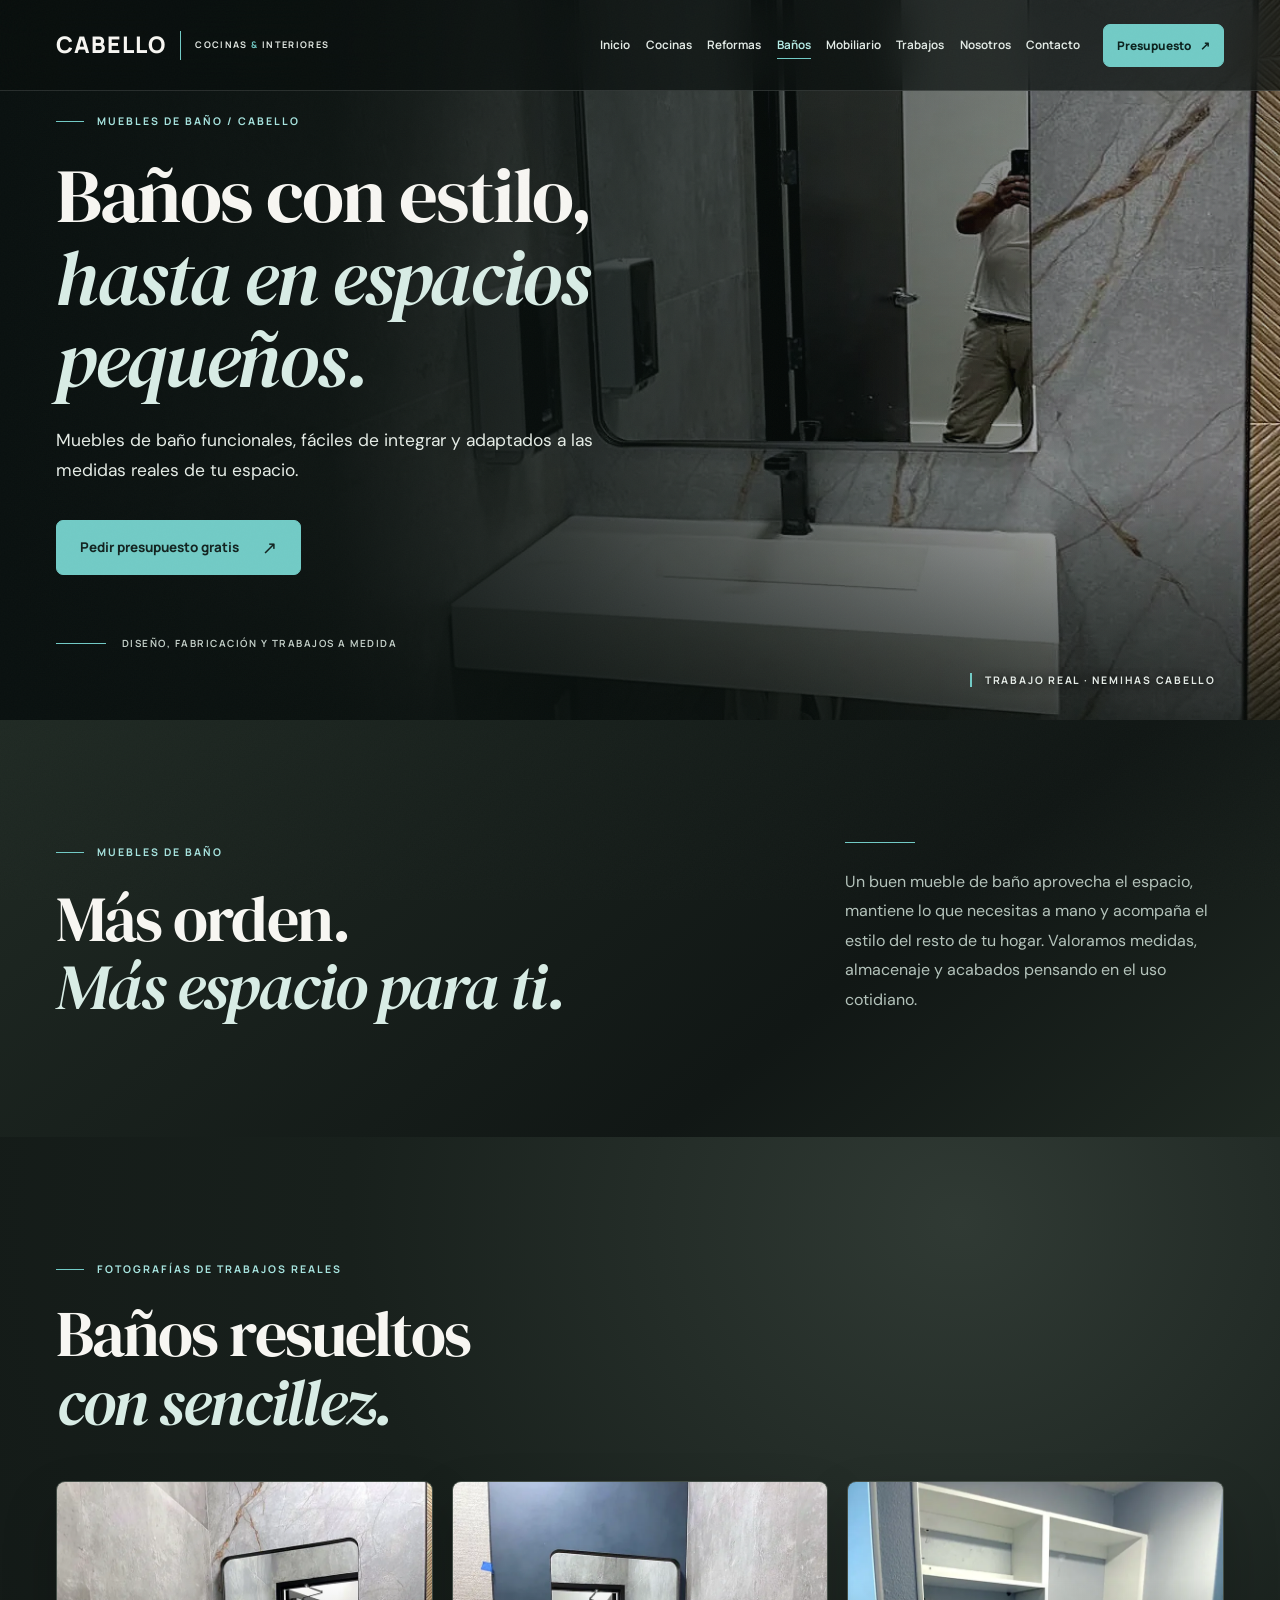
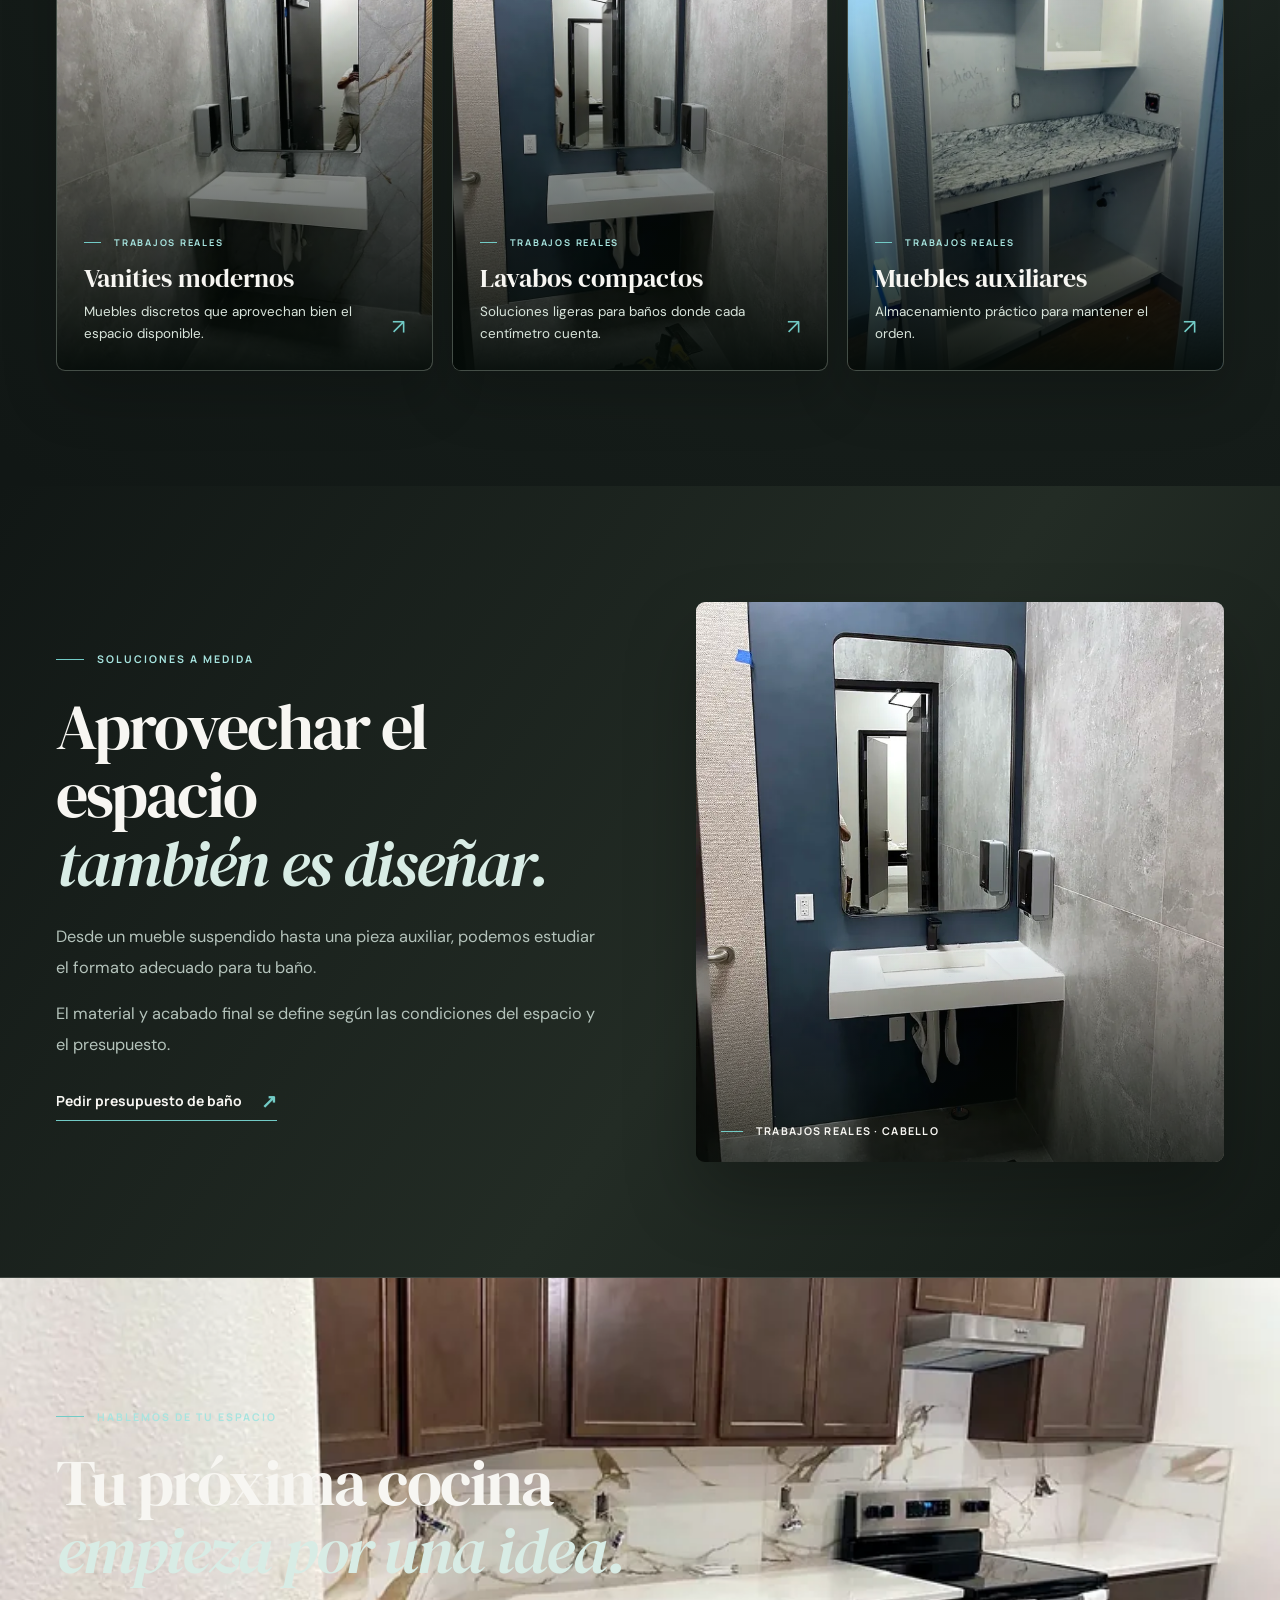
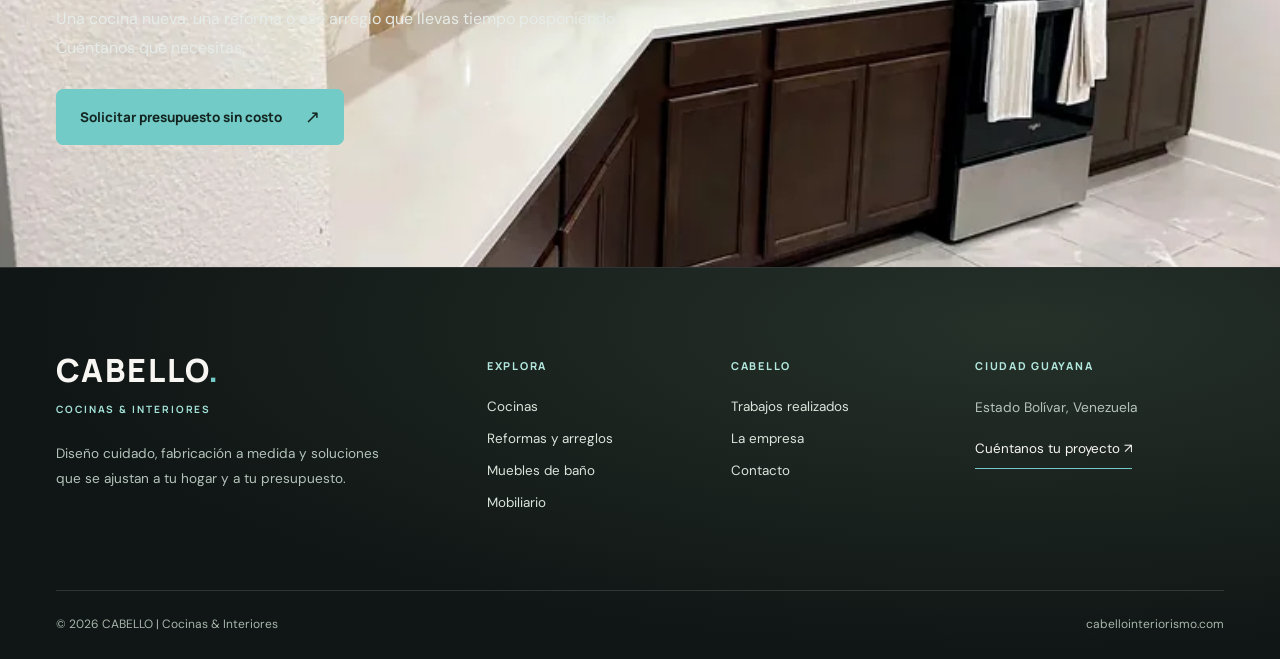
==== commit 3afcd017: "Add files via upload" ====
--- a/banos.html
+++ b/banos.html
@@ -1,13 +1,41 @@
-<!DOCTYPE html>
-<html lang="es"><head><meta charset="UTF-8"><meta name="viewport" content="width=device-width, initial-scale=1"><meta name="theme-color" content="#111716"><meta name="description" content="Muebles de baño y soluciones de almacenamiento a medida en Ciudad Guayana. Diseños prácticos y acabados cuidados."><meta property="og:title" content="Muebles de baño a medida | CABELLO Ciudad Guayana"><meta property="og:description" content="Muebles de baño y soluciones de almacenamiento a medida en Ciudad Guayana. Diseños prácticos y acabados cuidados."><meta property="og:type" content="website"><meta property="og:url" content="https://cabellointeriorismo.com/banos.html"><meta property="og:locale" content="es_VE"><title>Muebles de baño a medida | CABELLO Ciudad Guayana</title><link rel="canonical" href="https://cabellointeriorismo.com/banos.html"><link rel="icon" href="assets/favicon.svg" type="image/svg+xml"><link rel="preconnect" href="https://fonts.googleapis.com"><link rel="preconnect" href="https://fonts.gstatic.com" crossorigin><link href="https://fonts.googleapis.com/css2?family=DM+Sans:wght@400;450;500;600;700&family=Manrope:wght@400;500;600;700;800&family=DM+Serif+Display:ital@0;1&display=swap" rel="stylesheet"><link rel="stylesheet" href="assets/styles.css"></head>
-<body>
-<a class="skip-link" href="#contenido">Saltar al contenido</a>
+<!doctype html>
+<html lang="es">
+<head>
+<meta charset="utf-8"/>
+<meta name="viewport" content="width=device-width, initial-scale=1"/>
+<meta name="theme-color" content="#151a19"/>
+<meta name="description" content="Diseño y fabricación de vanities, muebles de baño y almacenaje a medida, con soluciones prácticas y precios razonables."/>
+<meta property="og:type" content="website"/>
+<meta property="og:locale" content="es_VE"/>
+<meta property="og:title" content="Muebles de baño a medida en Ciudad Guayana | CABELLO"/>
+<meta property="og:description" content="Diseño y fabricación de vanities, muebles de baño y almacenaje a medida, con soluciones prácticas y precios razonables."/>
+<meta property="og:url" content="https://cabellointeriorismo.com/banos.html"/>
+<link rel="canonical" href="https://cabellointeriorismo.com/banos.html"/>
+<title>Muebles de baño a medida en Ciudad Guayana | CABELLO</title>
+<link rel="icon" type="image/svg+xml" href="assets/favicon.svg"/>
+<link rel="preconnect" href="https://fonts.googleapis.com"/>
+<link rel="preconnect" href="https://fonts.gstatic.com" crossorigin/>
+<link href="https://fonts.googleapis.com/css2?family=DM+Sans:wght@400;500;600;700&family=Manrope:wght@400;500;600;700;800&family=DM+Serif+Display:ital@0;1&display=swap" rel="stylesheet"/>
+<link rel="stylesheet" href="assets/styles.css"/>
+
+</head><body>
+<a class="skip-link" href="#main-content">Saltar al contenido</a>
 <header class="site-header" id="site-header">
-  <div class="header-desktop"><div class="shell header-inner"><a class="brand" href="index.html" aria-label="CABELLO, ir a inicio"><strong>CABELLO</strong><span class="brand-line" aria-hidden="true"></span><small>Cocinas &amp; Interiores</small></a><nav class="nav-links" aria-label="Navegación principal"><a class="" href="index.html" >Inicio</a><a class="" href="servicios.html" >Servicios</a><a class="" href="cocinas.html" >Cocinas</a><a class="current" href="banos.html" aria-current="page">Baños</a><a class="" href="mobiliario.html" >Mobiliario</a><a class="" href="proyectos.html" >Proyectos</a><a class="" href="nosotros.html" >Nosotros</a><a class="" href="contacto.html" >Contacto</a></nav><a class="btn btn-sm" href="contacto.html">Pide presupuesto <span>↗</span></a></div></div>
-  <div class="header-tablet"><div class="shell header-inner"><a class="brand" href="index.html"><strong>CABELLO</strong><span class="brand-line" aria-hidden="true"></span><small>Cocinas &amp; Interiores</small></a><button class="menu-button" type="button" data-menu-button="menu-tablet" aria-controls="menu-tablet" aria-expanded="false" aria-label="Abrir menú"><span></span><span></span></button></div><nav class="menu-panel" id="menu-tablet" aria-label="Navegación tablet" hidden><a class="" href="index.html">Inicio <span>↗</span></a><a class="" href="servicios.html">Servicios <span>↗</span></a><a class="" href="cocinas.html">Cocinas <span>↗</span></a><a class="current" href="banos.html">Baños <span>↗</span></a><a class="" href="mobiliario.html">Mobiliario <span>↗</span></a><a class="" href="proyectos.html">Proyectos <span>↗</span></a><a class="" href="nosotros.html">Nosotros <span>↗</span></a><a class="" href="contacto.html">Contacto <span>↗</span></a><a class="btn" href="contacto.html">Solicitar presupuesto <span>↗</span></a></nav></div>
-  <div class="header-mobile"><div class="shell header-inner"><a class="brand" href="index.html"><strong>CABELLO</strong><small>COCINAS &amp; INTERIORES</small></a><button class="menu-button" type="button" data-menu-button="menu-mobile" aria-controls="menu-mobile" aria-expanded="false" aria-label="Abrir menú"><span></span><span></span></button></div><nav class="menu-panel" id="menu-mobile" aria-label="Navegación móvil" hidden><a class="" href="index.html">Inicio <span>↗</span></a><a class="" href="servicios.html">Servicios <span>↗</span></a><a class="" href="cocinas.html">Cocinas <span>↗</span></a><a class="current" href="banos.html">Baños <span>↗</span></a><a class="" href="mobiliario.html">Mobiliario <span>↗</span></a><a class="" href="proyectos.html">Proyectos <span>↗</span></a><a class="" href="nosotros.html">Nosotros <span>↗</span></a><a class="" href="contacto.html">Contacto <span>↗</span></a><a class="btn" href="contacto.html">Solicitar presupuesto <span>↗</span></a></nav></div>
-</header>
-<main id="contenido"><section class="subhero"><div class="subhero-visual"><img class="" src="assets/img/banos-vanities/cabello-vanity-moderno-pared-texturizada-01.webp" alt="Vanity moderno con espejo negro y pared de acabado texturizado." loading="eager" decoding="async" srcset="assets/img/banos-vanities/cabello-vanity-moderno-pared-texturizada-01-1080.webp 1080w, assets/img/banos-vanities/cabello-vanity-moderno-pared-texturizada-01.webp 1600w" sizes="(max-width: 767px) 92vw, (max-width: 1199px) 54vw, 40vw"></div><div class="subhero-shade"></div><div class="shell subhero-content"><span class="eyebrow">MUEBLES DE BAÑO</span><h1 class="display-title">Un baño más ordenado. <em>Y mejor aprovechado.</em></h1><p>Diseñamos mobiliario de baño a medida para ganar almacenamiento y conseguir un espacio cómodo, funcional y agradable.</p><div class="subhero-actions"><a class="btn " href="contacto.html">Solicitar presupuesto gratis <span aria-hidden="true">↗</span></a></div></div><div class="subhero-marker">CABELLO / DISEÑADO PARA TU VIDA</div></section><section class="section section-grain"><div class="shell split-feature "><div class="split-visual reveal"><img class="" src="assets/img/banos-vanities/cabello-lavabo-flotante-moderno-01.webp" alt="Lavabo flotante con espejo vertical y revestimiento mural de aspecto elegante." loading="lazy" decoding="async"><div class="corner-tick"></div></div><div class="split-copy"><span class="eyebrow">FUNCIONALIDAD</span><h2 class="display-title">Cada centímetro <em>tiene su sitio.</em></h2><p>Muebles suspendidos, opciones de almacenamiento y soluciones proporcionadas al espacio. Elegimos configuraciones y materiales de acuerdo con el uso diario.</p><a class="inline-link" href="contacto.html">Pedir asesoramiento<span>↗</span></a></div></div></section><section class="section section-grain"><div class="shell"><div class="section-heading"><div><span class="eyebrow">DETALLES DE BAÑO</span><h2 class="display-title">Ideas para un baño <em>más práctico.</em></h2></div></div><div class="three-grid"><a class="showcase-card" href="proyectos.html"><div class="showcase-media"><img class="" src="assets/img/banos-vanities/cabello-vanity-moderno-pared-texturizada-01.webp" alt="Vanity moderno con espejo negro y pared de acabado texturizado." loading="lazy" decoding="async" srcset="assets/img/banos-vanities/cabello-vanity-moderno-pared-texturizada-01-1080.webp 1080w, assets/img/banos-vanities/cabello-vanity-moderno-pared-texturizada-01.webp 1600w" sizes="(max-width: 767px) 92vw, (max-width: 1199px) 54vw, 40vw"></div><div class="showcase-caption"><span class="showcase-cat">BAÑOS</span><div class="showcase-bottom"><div><h3>Mueble suspendido</h3><p>Una imagen limpia y ligera.</p></div><span class="round-arrow" aria-hidden="true">↗</span></div></div></a><a class="showcase-card" href="proyectos.html"><div class="showcase-media"><img class="" src="assets/img/banos-vanities/cabello-lavabo-flotante-moderno-01.webp" alt="Lavabo flotante con espejo vertical y revestimiento mural de aspecto elegante." loading="lazy" decoding="async"></div><div class="showcase-caption"><span class="showcase-cat">BAÑOS</span><div class="showcase-bottom"><div><h3>Lavabo compacto</h3><p>Soluciones proporcionadas al espacio.</p></div><span class="round-arrow" aria-hidden="true">↗</span></div></div></a><a class="showcase-card" href="proyectos.html"><div class="showcase-media"><img class="" src="assets/img/banos-vanities/cabello-mueble-auxiliar-lavado-encimera-clara-01.webp" alt="Mueble auxiliar con encimera clara y almacenaje abierto en zona de lavado o baño." loading="lazy" decoding="async"></div><div class="showcase-caption"><span class="showcase-cat">BAÑOS</span><div class="showcase-bottom"><div><h3>Almacenamiento auxiliar</h3><p>Cada zona puede aprovecharse mejor.</p></div><span class="round-arrow" aria-hidden="true">↗</span></div></div></a></div></div></section><section class="bottom-cta"><div class="shell cta-content"><div><span class="eyebrow">UNA IDEA, UN BUEN COMIENZO</span><h2 class="display-title">Dale otra vida a tu baño.</h2><p>Cuéntanos qué necesitas. Te ayudamos a encontrar una solución que encaje con tu espacio y con tu presupuesto.</p></div><a class="btn " href="contacto.html">Solicitar presupuesto gratis <span aria-hidden="true">↗</span></a></div></section></main>
-<footer class="site-footer"><div class="shell"><div class="footer-top"><div class="footer-brand"><a href="index.html" class="footer-logo">CABELLO<span>·</span></a><p>Cocinas &amp; Interiores</p><div class="footer-summary">Diseño, fabricación e instalación de cocinas y mobiliario a medida. Un proyecto familiar en Ciudad Guayana.</div></div><div><span class="footer-label">NAVEGACIÓN</span><div class="footer-links"><a href="servicios.html">Servicios</a><a href="cocinas.html">Cocinas</a><a href="banos.html">Muebles de baño</a><a href="mobiliario.html">Mobiliario</a><a href="proyectos.html">Proyectos</a><a href="nosotros.html">Nosotros</a></div></div><div><span class="footer-label">HABLEMOS</span><p>Ciudad Guayana, estado Bolívar,<br>Venezuela</p><a href="contacto.html" class="footer-linkcta">Cuéntanos tu proyecto ↗</a><small>Próximamente con canales directos de contacto.</small></div></div><div class="footer-bottom"><span>© 2026 CABELLO | Cocinas &amp; Interiores</span><span>V8 · Fotografías reales de trabajos realizados por Nemihas Cabello.</span><span>cabellointeriorismo.com</span></div></div></footer>
+  <div class="header-desktop"><div class="container header-layout"><a href="index.html" class="brand" aria-label="CABELLO Cocinas e Interiores, inicio"><span class="brand-main">CABELLO</span><span class="brand-divider" aria-hidden="true"></span><span class="brand-sub">COCINAS <em>&amp;</em> INTERIORES</span></a><nav class="nav-desktop" aria-label="Navegación principal"><a href="index.html" class="" >Inicio</a><a href="cocinas.html" class="" >Cocinas</a><a href="reformas.html" class="" >Reformas</a><a href="banos.html" class="is-current" aria-current="page">Baños</a><a href="mobiliario.html" class="" >Mobiliario</a><a href="proyectos.html" class="" >Trabajos</a><a href="nosotros.html" class="" >Nosotros</a><a href="contacto.html" class="" >Contacto</a></nav><a class="head-cta" href="contacto.html">Presupuesto <span aria-hidden="true">↗</span></a></div></div>
+  <div class="header-tablet"><div class="container header-layout"><a href="index.html" class="brand" aria-label="CABELLO Cocinas e Interiores, inicio"><span class="brand-main">CABELLO</span><span class="brand-divider" aria-hidden="true"></span><span class="brand-sub">COCINAS <em>&amp;</em> INTERIORES</span></a><button class="menu-toggle" type="button" data-menu-target="tablet-menu" aria-label="Abrir menú de navegación" aria-controls="tablet-menu" aria-expanded="false"><span></span><span></span><span></span></button></div><nav id="tablet-menu" class="dropdown" aria-label="Navegación en tablet" hidden><a href="index.html" class="" >Inicio</a><a href="cocinas.html" class="" >Cocinas</a><a href="reformas.html" class="" >Reformas</a><a href="banos.html" class="is-current" aria-current="page">Baños</a><a href="mobiliario.html" class="" >Mobiliario</a><a href="proyectos.html" class="" >Trabajos</a><a href="nosotros.html" class="" >Nosotros</a><a href="contacto.html" class="" >Contacto</a><a class="dropdown-cta" href="contacto.html">Pedir presupuesto <span>↗</span></a></nav></div>
+  <div class="header-mobile"><div class="container header-layout"><a href="index.html" class="brand" aria-label="CABELLO Cocinas e Interiores, inicio"><span class="brand-main">CABELLO</span><span class="brand-divider" aria-hidden="true"></span><span class="brand-sub">COCINAS <em>&amp;</em> INTERIORES</span></a><button class="menu-toggle" type="button" data-menu-target="mobile-menu" aria-label="Abrir menú de navegación" aria-controls="mobile-menu" aria-expanded="false"><span></span><span></span><span></span></button></div><nav id="mobile-menu" class="dropdown" aria-label="Navegación en móvil" hidden><a href="index.html" class="" >Inicio</a><a href="cocinas.html" class="" >Cocinas</a><a href="reformas.html" class="" >Reformas</a><a href="banos.html" class="is-current" aria-current="page">Baños</a><a href="mobiliario.html" class="" >Mobiliario</a><a href="proyectos.html" class="" >Trabajos</a><a href="nosotros.html" class="" >Nosotros</a><a href="contacto.html" class="" >Contacto</a><a class="dropdown-cta" href="contacto.html">Pedir presupuesto <span>↗</span></a></nav></div>
+ </header>
+<main id="main-content">
+<section class="hero hero--subpage">
+<div class="hero-photography"><img src="assets/trabajos/banos-vanities/cabello-vanity-moderno-pared-texturizada-01.webp" alt="Trabajo real de Nemihas Cabello. MUEBLES DE BAÑO / CABELLO" srcset="assets/trabajos/banos-vanities/cabello-vanity-moderno-pared-texturizada-01-780.webp 780w, assets/trabajos/banos-vanities/cabello-vanity-moderno-pared-texturizada-01.webp 1200w" sizes="100vw" loading="eager" decoding="async" fetchpriority="high"/><div class="hero-shadow"></div></div>
+<div class="container hero-layout"><div class="hero-main"><span class="overline">MUEBLES DE BAÑO / CABELLO</span><h1>Baños con estilo,<br><i>hasta en espacios pequeños.</i></h1><p class="hero-description">Muebles de baño funcionales, fáciles de integrar y adaptados a las medidas reales de tu espacio.</p><div class="hero-buttons"><a href="contacto.html" class="button button--primary"><span>Pedir presupuesto gratis</span><span aria-hidden="true" class="button-arrow">↗</span></a></div><div class="hero-footnote"><span class="footnote-line"></span> Diseño, fabricación y trabajos a medida</div></div></div>
+<div class="hero-photo-label">TRABAJO REAL · NEMIHAS CABELLO</div>
+</section>
+
+<section class="section section--intro"><div class="container intro-layout"><div><span class="overline">MUEBLES DE BAÑO</span><h2 class="display-heading">Más orden.<br><i>Más espacio para ti.</i></h2></div><div class="intro-aside"><span class="intro-rule"></span><p>Un buen mueble de baño aprovecha el espacio, mantiene lo que necesitas a mano y acompaña el estilo del resto de tu hogar. Valoramos medidas, almacenaje y acabados pensando en el uso cotidiano.</p></div></div></section>
+<section class="section section--services"><div class="container"><div class="section-head"><div><span class="overline">FOTOGRAFÍAS DE TRABAJOS REALES</span><h2 class="display-heading">Baños resueltos<br><i>con sencillez.</i></h2></div></div><div class="project-grid"><a class="project-tile" href="proyectos.html"><div class="project-media"><img src="assets/trabajos/banos-vanities/cabello-vanity-moderno-pared-texturizada-01.webp" alt="Trabajo de Nemihas Cabello: Vanities modernos" srcset="assets/trabajos/banos-vanities/cabello-vanity-moderno-pared-texturizada-01-780.webp 780w, assets/trabajos/banos-vanities/cabello-vanity-moderno-pared-texturizada-01.webp 1200w" sizes="(max-width: 767px) 92vw, (max-width: 1199px) 70vw, 54vw" loading="lazy" decoding="async"/><div class="photo-vignette"></div></div><div class="project-overlay"><span class="overline">TRABAJOS REALES</span><h3>Vanities modernos</h3><p>Muebles discretos que aprovechan bien el espacio disponible.</p><span class="tile-arrow" aria-hidden="true">↗</span></div></a><a class="project-tile" href="proyectos.html"><div class="project-media"><img src="assets/trabajos/banos-vanities/cabello-lavabo-flotante-moderno-01.webp" alt="Trabajo de Nemihas Cabello: Lavabos compactos" srcset="assets/trabajos/banos-vanities/cabello-lavabo-flotante-moderno-01-780.webp 780w, assets/trabajos/banos-vanities/cabello-lavabo-flotante-moderno-01.webp 1200w" sizes="(max-width: 767px) 92vw, (max-width: 1199px) 70vw, 54vw" loading="lazy" decoding="async"/><div class="photo-vignette"></div></div><div class="project-overlay"><span class="overline">TRABAJOS REALES</span><h3>Lavabos compactos</h3><p>Soluciones ligeras para baños donde cada centímetro cuenta.</p><span class="tile-arrow" aria-hidden="true">↗</span></div></a><a class="project-tile" href="proyectos.html"><div class="project-media"><img src="assets/trabajos/banos-vanities/cabello-mueble-auxiliar-lavado-encimera-clara-01.webp" alt="Trabajo de Nemihas Cabello: Muebles auxiliares" srcset="assets/trabajos/banos-vanities/cabello-mueble-auxiliar-lavado-encimera-clara-01-780.webp 780w, assets/trabajos/banos-vanities/cabello-mueble-auxiliar-lavado-encimera-clara-01.webp 1200w" sizes="(max-width: 767px) 92vw, (max-width: 1199px) 70vw, 54vw" loading="lazy" decoding="async"/><div class="photo-vignette"></div></div><div class="project-overlay"><span class="overline">TRABAJOS REALES</span><h3>Muebles auxiliares</h3><p>Almacenamiento práctico para mantener el orden.</p><span class="tile-arrow" aria-hidden="true">↗</span></div></a></div></div></section>
+<section class="section feature-section"><div class="container editorial-split editorial-split--reverse"><figure class="feature-image"><img src="assets/trabajos/banos-vanities/cabello-lavabo-flotante-moderno-01.webp" alt="Trabajo real de mobiliario realizado por Nemihas Cabello" srcset="assets/trabajos/banos-vanities/cabello-lavabo-flotante-moderno-01-780.webp 780w, assets/trabajos/banos-vanities/cabello-lavabo-flotante-moderno-01.webp 1200w" sizes="(max-width: 767px) 92vw, (max-width: 1199px) 70vw, 54vw" loading="lazy" decoding="async"/><figcaption><span class="caption-line"></span> TRABAJOS REALES · CABELLO</figcaption></figure><div class="feature-content"><span class="overline">SOLUCIONES A MEDIDA</span><h2 class="display-heading">Aprovechar el espacio<br><i>también es diseñar.</i></h2><p>Desde un mueble suspendido hasta una pieza auxiliar, podemos estudiar el formato adecuado para tu baño.</p><p>El material y acabado final se define según las condiciones del espacio y el presupuesto.</p><a class="inline-link" href="contacto.html">Pedir presupuesto de baño <span aria-hidden="true">↗</span></a></div></div></section><section class="bottom-cta"><div class="bottom-photo"><img src="assets/trabajos/cocinas-madera/cabello-cocina-madera-oscura-revestimiento-claro-01.webp" alt="Cocina en acabado madera realizada por Nemihas Cabello" srcset="assets/trabajos/cocinas-madera/cabello-cocina-madera-oscura-revestimiento-claro-01-780.webp 780w, assets/trabajos/cocinas-madera/cabello-cocina-madera-oscura-revestimiento-claro-01.webp 1600w" sizes="(max-width: 767px) 92vw, (max-width: 1199px) 70vw, 54vw" loading="lazy" decoding="async"/><div class="bottom-photo-overlay"></div></div><div class="container bottom-cta-inner"><span class="overline">HABLEMOS DE TU ESPACIO</span><h2 class="display-heading">Tu próxima cocina<br><i>empieza por una idea.</i></h2><p>Una cocina nueva, una reforma o ese arreglo que llevas tiempo posponiendo. Cuéntanos qué necesitas.</p><a href="contacto.html" class="button button--primary"><span>Solicitar presupuesto sin costo</span><span aria-hidden="true" class="button-arrow">↗</span></a></div></section>
+</main>
+<footer class="footer"><div class="container"><div class="footer-main"><div class="footer-about"><a href="index.html" class="footer-logo">CABELLO<span>.</span></a><div class="footer-descriptor">COCINAS &amp; INTERIORES</div><p>Diseño cuidado, fabricación a medida y soluciones que se ajustan a tu hogar y a tu presupuesto.</p></div><div><h3>Explora</h3><a href="cocinas.html">Cocinas</a><a href="reformas.html">Reformas y arreglos</a><a href="banos.html">Muebles de baño</a><a href="mobiliario.html">Mobiliario</a></div><div><h3>CABELLO</h3><a href="proyectos.html">Trabajos realizados</a><a href="nosotros.html">La empresa</a><a href="contacto.html">Contacto</a></div><div class="footer-last"><h3>Ciudad Guayana</h3><p>Estado Bolívar, Venezuela</p><a href="contacto.html" class="footer-contact">Cuéntanos tu proyecto ↗</a></div></div><div class="footer-legal"><span>© 2026 CABELLO | Cocinas &amp; Interiores</span><span>cabellointeriorismo.com</span></div></div></footer>
 <script src="assets/site.js" defer></script>
 </body></html>
--- a/assets/styles.css
+++ b/assets/styles.css
@@ -1,30 +1,35 @@
-:root{--bg:#101514;--bg2:#161d1b;--surface:#1c2422;--surface2:#242d2a;--line:rgba(220,237,231,.13);--cream:#f3f2ed;--ink:#d1d9d4;--muted:#a6b2ad;--aqua:#72cbc6;--aqua2:#9ce0d9;--font:'DM Sans',system-ui,-apple-system,BlinkMacSystemFont,'Segoe UI',sans-serif;--head:'DM Serif Display',Georgia,serif;--width:1320px;--header-h:84px}
-*{box-sizing:border-box}html{scroll-behavior:smooth;scroll-padding-top:80px}body{margin:0;background:var(--bg);color:var(--cream);font:400 16px/1.6 var(--font);-webkit-font-smoothing:antialiased;overflow-x:hidden}img{display:block;max-width:100%}picture{display:block}a{color:inherit;text-decoration:none}button,input,textarea,select{font:inherit}button{cursor:pointer}button:focus-visible,a:focus-visible,input:focus-visible,select:focus-visible,textarea:focus-visible{outline:2px solid var(--aqua);outline-offset:3px}::selection{background:var(--aqua);color:var(--bg)}[hidden]{display:none!important}.skip-link{position:absolute;top:-100px;left:10px;background:var(--aqua);color:#101514;padding:9px 14px;z-index:500}.skip-link:focus{top:10px}.shell{width:min(calc(100% - 104px),var(--width));margin-inline:auto}.eyebrow{display:inline-flex;align-items:center;gap:12px;font-size:11px;letter-spacing:.22em;font-weight:800;color:var(--aqua);text-transform:uppercase;line-height:1.5}.eyebrow:before{content:"";width:22px;height:1px;background:var(--aqua);flex-shrink:0}.display-title{font:400 clamp(42px,4.55vw,72px)/1.05 var(--head);letter-spacing:-.025em;margin:18px 0 25px}.display-title em,h1 em{font-weight:400;color:var(--aqua2)}.section{position:relative;padding:112px 0;background:var(--bg)}.section-grain{background:radial-gradient(ellipse at 4% 10%,rgba(114,203,198,.075),transparent 35%),linear-gradient(132deg,#1a2320,#111716 63%,#1c2220)}.section-grain:before,.bottom-cta:after{content:"";pointer-events:none;position:absolute;inset:0;opacity:.12;background-image:url("data:image/svg+xml,%3Csvg viewBox='0 0 180 180' xmlns='http://www.w3.org/2000/svg'%3E%3Cfilter id='n'%3E%3CfeTurbulence type='fractalNoise' baseFrequency='.55' numOctaves='3' stitchTiles='stitch'/%3E%3C/filter%3E%3Crect width='100%25' height='100%25' opacity='.17' filter='url(%23n)'/%3E%3C/svg%3E")}.section>*{position:relative;z-index:1}.section-heading{display:flex;justify-content:space-between;align-items:end;gap:35px;margin-bottom:42px}.section-heading .display-title{margin:12px 0 0}.section-aside{max-width:260px;color:var(--muted)}.inline-link{white-space:nowrap;display:inline-flex;align-items:center;gap:20px;border-bottom:1px solid rgba(114,203,198,.55);padding:8px 0;color:var(--cream);font-weight:600;font-size:14px;transition:.25s}.inline-link span{color:var(--aqua);font-size:19px;transition:transform .25s}.inline-link:hover{color:var(--aqua2)}.inline-link:hover span{transform:translate(4px,-4px)}.btn{min-height:52px;padding:14px 23px;display:inline-flex;align-items:center;justify-content:center;gap:30px;border:1px solid var(--aqua);border-radius:6px;color:#0b2221;background:var(--aqua);font-size:13px;line-height:1.15;font-weight:800;box-shadow:0 9px 35px rgba(90,205,196,.10);white-space:nowrap;transition:background .25s,box-shadow .25s,transform .25s,border-color .25s}.btn span{font-size:19px;font-weight:500;line-height:1}.btn:hover{transform:translateY(-2px);background:#a0e3de;border-color:#a0e3de;box-shadow:0 16px 38px rgba(114,203,198,.18)}.btn-outline{background:rgba(9,16,15,.25);color:#f5f6f2;border-color:rgba(242,247,243,.43);box-shadow:none;backdrop-filter:blur(12px)}.btn-outline:hover{background:rgba(222,242,235,.13);color:#fff;border-color:rgba(242,247,243,.8)}.btn-sm{padding:12px 15px;min-height:44px;gap:12px;font-size:12px}
-/* Three mutually exclusive headers, deliberately designed for the device */
-.site-header{position:sticky;top:0;z-index:110;background:rgba(13,18,17,.83);border-bottom:1px solid rgba(216,237,227,.10);backdrop-filter:blur(18px);-webkit-backdrop-filter:blur(18px)}.header-inner{height:var(--header-h);display:flex;align-items:center;justify-content:space-between;gap:18px}.header-tablet,.header-mobile{display:none}.brand{display:inline-flex;align-items:center;gap:17px;white-space:nowrap;min-width:0}.brand strong{font:400 26px/1 var(--head);letter-spacing:.075em;color:#fff}.brand small{font-size:11px;letter-spacing:.025em;color:#f2f1ec;font-weight:500}.brand-line{height:29px;width:1px;background:var(--aqua);opacity:.85}.nav-links{display:flex;align-items:center;justify-content:flex-end;gap:19px;margin-left:auto}.nav-links a{font-size:12px;color:rgba(244,245,242,.72);font-weight:600;position:relative;transition:color .2s}.nav-links a:after{content:"";position:absolute;height:1px;bottom:-9px;left:0;right:0;background:var(--aqua);transform:scaleX(0);transform-origin:left;transition:transform .25s}.nav-links a:hover,.nav-links a.current{color:#fff}.nav-links a.current:after,.nav-links a:hover:after{transform:scaleX(1)}.menu-button{width:46px;height:46px;display:flex;flex-direction:column;justify-content:center;align-items:center;gap:6px;background:rgba(255,255,255,.05);border:1px solid var(--line);border-radius:5px;color:white}.menu-button span{width:20px;height:1.5px;background:var(--cream);transition:transform .2s}.menu-button[aria-expanded=true] span:first-child{transform:translateY(3.75px) rotate(45deg)}.menu-button[aria-expanded=true] span:last-child{transform:translateY(-3.75px) rotate(-45deg)}.menu-panel{position:absolute;top:100%;left:0;right:0;z-index:120;display:flex;flex-direction:column;padding:23px max(26px,calc((100% - 920px)/2));background:rgba(17,24,22,.985);border-bottom:1px solid rgba(114,203,198,.3);box-shadow:0 25px 45px rgba(0,0,0,.55)}.menu-panel a:not(.btn){min-height:47px;display:flex;align-items:center;justify-content:space-between;border-bottom:1px solid var(--line);font-size:16px}.menu-panel .current{color:var(--aqua)}.menu-panel a span{color:var(--aqua)}.menu-panel .btn{margin-top:22px}
-/* Home hero */
-.home-hero{position:relative;min-height:min(810px,calc(100svh - var(--header-h)));display:flex;align-items:center;overflow:hidden;background:#111918}.hero-bg,.hero-shade,.hero-bg picture,.hero-bg img{position:absolute;inset:0;width:100%;height:100%}.hero-bg img{object-fit:cover;object-position:76% 45%;filter:saturate(.87)}.hero-shade{z-index:1;background:linear-gradient(90deg,#101716 0%,rgba(13,20,18,.98) 19%,rgba(11,18,17,.86) 42%,rgba(15,20,18,.18) 75%,rgba(0,0,0,.10)),linear-gradient(0deg,rgba(6,11,10,.36),transparent 37%)}.home-hero-content{position:relative;z-index:2;padding-top:100px;padding-bottom:125px;display:flex;flex-direction:column;align-items:flex-start;justify-content:center;min-height:690px}.hero-copy{max-width:730px}.hero-copy h1{font:400 clamp(62px,5.9vw,92px)/1.01 var(--head);letter-spacing:-.036em;margin:26px 0 25px}.hero-copy p{font-size:18px;max-width:530px;line-height:1.75;color:#dde5e0;margin:0}.hero-actions,.subhero-actions{display:flex;flex-wrap:wrap;gap:13px;margin-top:36px}.hero-number{font-size:10px;letter-spacing:.24em;color:rgba(235,245,239,.54);position:absolute;left:0;bottom:40px}.hero-vertical{position:absolute;z-index:2;right:35px;bottom:50px;writing-mode:vertical-rl;letter-spacing:.28em;font-size:10px;color:rgba(255,255,255,.72)}
-.value-rail{position:relative;background:linear-gradient(90deg,#202826,#171c1b 70%,#1c2422);border-top:1px solid rgba(242,255,250,.10);border-bottom:1px solid var(--line)}.value-grid{display:grid;grid-template-columns:repeat(3,minmax(0,1fr));min-height:142px;align-items:center}.value-grid>div{padding:27px 28px 26px 38px;position:relative}.value-grid>div:first-child{padding-left:0}.value-grid>div+div{border-left:1px solid var(--line)}.value-icon{font-family:Georgia;font-size:30px;color:var(--aqua);line-height:1;float:left;margin:3px 19px 6px 0}.value-grid h3{font:400 22px/1.15 var(--head);margin:0 0 6px}.value-grid p{font-size:12px;line-height:1.5;color:#b6c3bd;margin:0}
-.intro-grid{display:grid;grid-template-columns:1.5fr .8fr;gap:11%;align-items:end}.intro-grid .display-title{margin-bottom:0}.intro-copy{max-width:460px}.intro-copy p{font-size:18px;line-height:1.9;margin:0 0 27px;color:var(--ink)}
-/* Services */
-.service-grid{display:grid;grid-template-columns:repeat(4,minmax(0,1fr));gap:17px}.service-card{display:block;border:1px solid rgba(255,255,255,.10);border-radius:9px;overflow:hidden;background:linear-gradient(150deg,#232e2b,#19201f);box-shadow:0 12px 35px rgba(0,0,0,.13);transition:transform .3s,box-shadow .3s,border-color .3s;min-width:0}.service-card:hover{transform:translateY(-5px);border-color:rgba(114,203,198,.55);box-shadow:0 24px 50px rgba(0,0,0,.28)}.service-image{height:300px;overflow:hidden;position:relative}.service-image:after,.showcase-media:after{content:"";position:absolute;inset:0;background:linear-gradient(0deg,rgba(2,10,9,.3),transparent 65%);pointer-events:none}.service-image img,.showcase-media img{height:100%;width:100%;object-fit:cover;transition:transform .6s cubic-bezier(.22,.61,.36,1)}.service-card:hover img,.showcase-card:hover img{transform:scale(1.055)}.service-info{padding:20px 22px 27px}.tinyline{font-size:9px;letter-spacing:.17em;color:var(--aqua);display:flex;justify-content:space-between;align-items:center}.tinyline span:last-child{font-size:22px;letter-spacing:0}.service-info h3{font:400 25px/1.1 var(--head);margin:16px 0 8px}.service-info p{font-size:13px;line-height:1.6;color:var(--muted);margin:0}
-/* Gallery mosaic */
-.editorial-gallery{display:grid;grid-template-columns:1.2fr 1fr 1fr;grid-template-rows:repeat(2,235px);gap:14px}.editorial-gallery>a{position:relative;overflow:hidden;border-radius:8px;background:var(--surface)}.editorial-gallery>a.g-large{grid-row:span 2}.editorial-gallery img{width:100%;height:100%;object-fit:cover;transition:transform .5s}.editorial-gallery>a:hover img{transform:scale(1.05)}.editorial-gallery>a:after{content:"";position:absolute;inset:50% 0 0;background:linear-gradient(0deg,rgba(5,9,9,.8),transparent)}.editorial-gallery>a span{position:absolute;bottom:20px;left:20px;z-index:2;color:#fff;font-size:10px;letter-spacing:.13em;font-weight:700}.image-note{font-size:11px;line-height:1.6;margin:17px 0 0;color:#aebbb5}
-.split-feature{display:grid;grid-template-columns:1fr 1fr;gap:clamp(50px,8vw,140px);align-items:center}.split-feature.reverse .split-visual{order:2}.split-feature.reverse .split-copy{order:1}.split-visual{height:clamp(420px,45vw,600px);position:relative;isolation:isolate}.split-visual:after{content:"";position:absolute;inset:0;background:linear-gradient(20deg,rgba(5,9,8,.33),transparent 55%);pointer-events:none}.split-visual img{width:100%;height:100%;object-fit:cover;border-radius:8px;box-shadow:20px 28px 50px rgba(0,0,0,.26)}.corner-tick{width:80px;height:80px;border-top:1px solid var(--aqua);border-left:1px solid var(--aqua);position:absolute;z-index:1;left:-14px;top:-14px}.split-copy>p{font-size:18px;line-height:1.9;color:var(--ink);max-width:530px}.split-copy .inline-link{margin-top:16px}
-.steps-grid{display:grid;grid-template-columns:repeat(4,minmax(0,1fr));border-top:1px solid var(--line);border-bottom:1px solid var(--line)}.steps-grid article{padding:34px 28px 40px;min-height:225px;border-left:1px solid var(--line)}.steps-grid article:first-child{border-left:0}.steps-grid span{font-size:13px;color:var(--aqua);font-weight:600}.steps-grid h3{font:400 30px/1.15 var(--head);margin:37px 0 8px}.steps-grid p{color:var(--muted);font-size:13px;max-width:245px;margin:0}.process-section{background:linear-gradient(135deg,#151d1b,#101514)}
-.bottom-cta{position:relative;overflow:hidden;background:radial-gradient(ellipse at 87% 18%,rgba(100,182,175,.23),transparent 42%),linear-gradient(125deg,#202c2a,#0d1313 78%);border-top:1px solid var(--line);border-bottom:1px solid var(--line)}.bottom-cta:before{content:"";position:absolute;inset:-80% auto -80% 65%;width:50%;border:1px solid rgba(114,203,198,.14);border-radius:50%;transform:rotate(18deg)}.cta-content{position:relative;z-index:1;padding:83px 0;display:flex;align-items:center;justify-content:space-between;gap:35px}.cta-content .display-title{margin:14px 0 7px}.cta-content p{color:var(--ink);max-width:670px;margin:0}.cta-content .btn{flex-shrink:0}
-/* Interior page heroes */
-.subhero{min-height:570px;position:relative;display:flex;align-items:center;overflow:hidden;background:#131b19}.subhero-visual,.subhero-visual img,.subhero-shade{position:absolute;inset:0;width:100%;height:100%}.subhero-visual img{object-fit:cover;object-position:75% 45%;filter:saturate(.82)}.subhero-shade{background:linear-gradient(90deg,rgba(9,16,14,.99) 0%,rgba(10,18,16,.94) 36%,rgba(10,18,16,.38) 75%,rgba(7,12,11,.15)),linear-gradient(0deg,rgba(4,10,8,.2),transparent 45%)}.subhero-content{position:relative;z-index:1;padding:96px 0;max-width:var(--width)}.subhero-content .display-title{max-width:760px;font-size:clamp(53px,5vw,80px)}.subhero-content>p{max-width:610px;line-height:1.8;font-size:18px;color:#d4dfd8}.subhero-marker{position:absolute;right:40px;bottom:24px;font-size:10px;letter-spacing:.18em;z-index:1;color:#e4eee8}
-.three-grid{display:grid;grid-template-columns:repeat(3,minmax(0,1fr));gap:22px}.showcase-card{display:block;overflow:hidden;border-radius:8px;background:linear-gradient(#232c29,#19211e);border:1px solid var(--line)}.showcase-media{height:330px;position:relative;overflow:hidden}.showcase-caption{padding:24px}.showcase-cat{color:var(--aqua);font-weight:700;letter-spacing:.19em;font-size:10px}.showcase-bottom{display:flex;justify-content:space-between;gap:20px;align-items:end}.showcase-bottom h3{font:400 28px/1.12 var(--head);margin:10px 0 4px}.showcase-bottom p{color:var(--muted);font-size:12px;margin:0}.round-arrow{display:grid;place-items:center;color:var(--aqua);font-size:23px;border:1px solid rgba(114,203,198,.4);width:38px;height:38px;border-radius:50%}
-.detail-grid{display:grid;grid-template-columns:repeat(4,minmax(0,1fr));gap:0;border-top:1px solid var(--line);border-bottom:1px solid var(--line)}.detail-grid article{padding:30px 28px 40px;border-left:1px solid var(--line)}.detail-grid article:first-child{border-left:0}.detail-grid article>span{font-size:12px;letter-spacing:.12em;color:var(--aqua)}.detail-grid h3{font:400 25px var(--head);margin:25px 0 12px}.detail-grid p{font-size:13px;color:var(--muted);line-height:1.7;margin:0}
+/* CABELLO | Cocinas & Interiores — Dark Editorial V11 */
+:root{--dark:#101615;--graphite:#1c2421;--light:#f7f6f2;--muted:#b4c3bb;--turquoise:#72cbc6;--line:rgba(255,255,255,.13);--serif:'DM Serif Display',Georgia,serif;--sans:'DM Sans',Arial,sans-serif;--brand:'Manrope',Arial,sans-serif;--max:1320px}
+*,*::before,*::after{box-sizing:border-box}html{scroll-behavior:smooth;scroll-padding-top:90px}body{margin:0;background:var(--dark);color:var(--light);font:400 16px/1.65 var(--sans);-webkit-font-smoothing:antialiased;min-width:320px}body::before{content:"";pointer-events:none;position:fixed;inset:0;z-index:100;opacity:.02;background-image:url("data:image/svg+xml,%3Csvg xmlns='http://www.w3.org/2000/svg' width='180' height='180'%3E%3Cfilter id='n'%3E%3CfeTurbulence type='fractalNoise' baseFrequency='.69' numOctaves='2' stitchTiles='stitch'/%3E%3C/filter%3E%3Crect width='100%25' height='100%25' filter='url(%23n)'/%3E%3C/svg%3E")}body.menu-open{overflow:hidden}a{color:inherit;text-decoration:none}button,input,textarea,select{font:inherit}button{cursor:pointer}h1,h2,h3,p,figure{margin:0}img{display:block;width:100%;max-width:100%;height:auto}p{color:var(--muted)}.container{max-width:var(--max);width:calc(100% - 112px);margin-inline:auto}h1,.display-heading{font-family:var(--serif);font-weight:400;line-height:1.07;letter-spacing:-.03em}.display-heading{font-size:clamp(2.7rem,5vw,5.3rem)}h1 i,.display-heading i{font-weight:400;color:#d8ece5}.overline{display:inline-flex;gap:13px;align-items:center;letter-spacing:.19em;text-transform:uppercase;color:#a7e4df;font:700 .66rem/1.4 var(--brand)}.overline::before{content:"";width:28px;height:1px;background:var(--turquoise);flex:none}.skip-link{position:fixed;z-index:200;left:12px;top:-100px;padding:12px;background:var(--turquoise);color:#132321}.skip-link:focus{top:12px}:focus-visible{outline:3px solid var(--turquoise);outline-offset:3px}[hidden]{display:none!important}
+/* Buttons and links */
+.button{display:inline-flex;justify-content:center;align-items:center;gap:23px;min-height:54px;padding:14px 23px;border-radius:7px;font:750 .84rem/1.4 var(--brand);border:1px solid var(--turquoise);transition:transform .2s,background .2s,box-shadow .2s}.button--primary{background:var(--turquoise);color:#132421}.button--outline{color:#fff;background:rgba(12,18,16,.28);border-color:rgba(255,255,255,.47);backdrop-filter:blur(9px)}.button:hover{transform:translateY(-2px)}.button--primary:hover{background:#aae7e2;box-shadow:0 15px 35px rgba(114,203,198,.16)}.button--outline:hover{border-color:var(--turquoise);background:rgba(255,255,255,.12)}.button-arrow{font-size:1.15rem;font-weight:400}.inline-link{display:inline-flex;align-items:center;gap:19px;padding-bottom:6px;border-bottom:1px solid var(--turquoise);font:700 .87rem var(--brand)}.inline-link:hover{color:#adede6}.inline-link span{color:var(--turquoise);font-size:1.18rem}
+/* Header variants: one visible at a time */
+.site-header{position:absolute;top:0;left:0;right:0;z-index:70;background:rgba(9,15,13,.7);border-bottom:1px solid var(--line);backdrop-filter:blur(20px);-webkit-backdrop-filter:blur(20px)}.header-layout{height:90px;display:flex;align-items:center;gap:23px}.brand{display:flex;align-items:center;gap:14px;min-width:0;flex-shrink:0;white-space:nowrap}.brand-main{font:800 1.43rem/1 var(--brand);letter-spacing:.045em}.brand-divider{width:1px;height:29px;background:var(--turquoise)}.brand-sub{font:700 .57rem/1.4 var(--brand);letter-spacing:.15em;color:#e2e8e3}.brand-sub em{color:var(--turquoise);font-style:normal}.nav-desktop{display:flex;gap:clamp(10px,1.2vw,21px);align-items:center;margin-left:auto}.nav-desktop a{font:650 .73rem var(--brand);white-space:nowrap;position:relative;padding-block:11px;color:#e3ebe6}.nav-desktop a:after{content:"";position:absolute;bottom:5px;left:0;right:100%;height:1px;background:var(--turquoise);transition:right .2s}.nav-desktop a.is-current:after,.nav-desktop a:hover:after{right:0}.nav-desktop a.is-current{color:#b6ece6}.head-cta{border:1px solid var(--turquoise);border-radius:7px;background:var(--turquoise);color:#0d231f;padding:12px 13px;font:800 .74rem var(--brand);white-space:nowrap}.head-cta span{margin-left:7px}.header-tablet,.header-mobile{display:none}.menu-toggle{height:46px;width:46px;display:flex;align-items:center;justify-content:center;flex-direction:column;gap:5px;border:1px solid rgba(255,255,255,.22);background:rgba(255,255,255,.055);border-radius:7px}.menu-toggle span{display:block;width:22px;height:2px;background:#fff;transition:transform .2s,opacity .2s}.menu-toggle[aria-expanded="true"] span:first-child{transform:translateY(7px) rotate(45deg)}.menu-toggle[aria-expanded="true"] span:nth-child(2){opacity:0}.menu-toggle[aria-expanded="true"] span:last-child{transform:translateY(-7px) rotate(-45deg)}.dropdown{position:absolute;top:100%;left:0;right:0;padding:19px max(5%,23px) 25px;background:rgba(17,24,20,.98);border-bottom:1px solid var(--line);box-shadow:0 32px 60px rgba(0,0,0,.46);max-height:calc(100svh - 72px);overflow:auto}.dropdown>a{display:block;padding:12px 5px;border-bottom:1px solid var(--line);font:650 .95rem var(--brand)}.dropdown>a.is-current{color:var(--turquoise)}.dropdown>a.dropdown-cta{margin-top:14px;background:var(--turquoise);text-align:center;border-radius:5px;color:#102522}
+/* Hero with photographs of completed work; no AI images */
+.hero{position:relative;isolation:isolate;display:flex;align-items:center;overflow:hidden;background:#222d29;min-height:750px;height:min(93svh,980px)}.hero--subpage{min-height:650px;height:min(80svh,840px)}.hero-photography,.hero-shadow{position:absolute;inset:0}.hero-photography{z-index:-2}.hero-photography img{height:100%;width:100%;object-fit:cover;object-position:75% center;filter:saturate(.94)}.hero-shadow{background:linear-gradient(90deg,#0a1110 0%,rgba(10,17,15,.96) 26%,rgba(10,17,15,.78) 44%,rgba(10,17,15,.19) 90%),linear-gradient(0deg,rgba(7,14,11,.7),transparent 36%,rgba(7,14,11,.3) 100%)}.hero-layout{z-index:1;position:relative;padding-block:155px 120px}.hero-main{max-width:720px;width:63%}.hero h1{font-size:clamp(4rem,6.6vw,7.2rem);margin:24px 0 24px}.hero--subpage h1{font-size:clamp(3.8rem,6vw,6.4rem)}.hero-description{max-width:560px;font-size:1.09rem;line-height:1.75;color:#e5ece6}.hero-buttons{display:flex;flex-wrap:wrap;gap:12px;margin-top:34px}.hero-footnote{display:flex;align-items:center;gap:16px;margin-top:61px;color:#c4d0c9;font:650 .62rem/1.5 var(--brand);letter-spacing:.15em;text-transform:uppercase}.footnote-line{width:50px;height:1px;background:var(--turquoise)}.hero-photo-label{position:absolute;right:5%;bottom:33px;border-left:2px solid var(--turquoise);padding-left:13px;color:#e6ede8;text-shadow:0 1px 10px #000;font:700 .65rem var(--brand);letter-spacing:.17em}
+/* Sections, layered backgrounds */
+.section{padding:clamp(80px,9vw,148px) 0;position:relative}.section--intro{background:linear-gradient(140deg,#202a24,#111715 65%,#1e2721)}.section--services{background:radial-gradient(ellipse at 75% 9%,#303a34,#18201c 45%,#111715 98%)}.section--portfolio{background:linear-gradient(145deg,#1c2621,#101615 65%,#242e28)}.section--process{background:linear-gradient(140deg,#151d19,#29332d,#161d1a)}.feature-section{background:linear-gradient(125deg,#111715,#232c25 58%,#141b17)}.section--narrow{background:#171d1a}.section--gallery{background:linear-gradient(130deg,#1c2420,#111615 67%)}.section--contact{background:radial-gradient(ellipse at 84% 18%,#2b352f,#111715 70%)}.section-head{display:flex;align-items:end;justify-content:space-between;gap:50px;margin-bottom:44px}.section-head h2{margin-top:22px}.section-head>p{max-width:390px;font-size:.97rem;line-height:1.8}.section-head .inline-link{flex-shrink:0}
+.trust-strip{background:linear-gradient(100deg,#1b2520,#29352f,#1a231f);border-block:1px solid var(--line)}.trust-grid{display:grid;grid-template-columns:repeat(3,minmax(0,1fr))}.trust-grid>div{display:flex;gap:16px;align-items:center;padding:28px 25px;border-right:1px solid var(--line)}.trust-grid>div:first-child{padding-left:0}.trust-grid>div:last-child{border:0}.trust-index{font:400 1.25rem var(--serif);color:var(--turquoise)}.trust-grid strong{display:block;font:750 .91rem var(--brand)}.trust-grid p{font-size:.8rem;margin-top:4px}
+.intro-layout{display:grid;grid-template-columns:1.45fr .8fr;gap:clamp(45px,8vw,155px);align-items:end}.intro-layout h2{margin-top:23px}.intro-aside{padding-bottom:7px}.intro-rule{display:block;width:70px;height:1px;background:var(--turquoise);margin-bottom:24px}.intro-aside p{line-height:1.85;font-size:1rem}.intro-aside p+p{margin-top:16px}.intro-aside .inline-link{margin-top:22px}
+/* Full bleed photo cards */
+.project-grid{display:grid;grid-template-columns:repeat(3,minmax(0,1fr));gap:19px}.project-tile{position:relative;display:block;min-height:490px;overflow:hidden;border-radius:9px;background:#2a352e;isolation:isolate;box-shadow:0 26px 55px rgba(0,0,0,.2);border:1px solid rgba(255,255,255,.12);transition:transform .3s,border-color .3s}.project-tile:hover{transform:translateY(-5px);border-color:var(--turquoise)}.project-media,.photo-vignette{position:absolute;inset:0}.project-media{z-index:-2}.project-media img{width:100%;height:100%;object-fit:cover;transition:transform .5s}.project-tile:hover .project-media img{transform:scale(1.04)}.photo-vignette{background:linear-gradient(0deg,rgba(4,11,8,.96),rgba(4,11,8,.45) 42%,transparent 80%)}.project-overlay{position:absolute;left:27px;right:27px;bottom:25px;z-index:1}.project-overlay .overline{font-size:.58rem}.project-overlay .overline:before{width:17px}.project-overlay h3{font:400 clamp(1.6rem,2vw,2.4rem)/1.15 var(--serif);margin:13px 0 7px}.project-overlay p{font-size:.84rem;line-height:1.65;color:#d9e5dc;padding-right:25px}.tile-arrow{position:absolute;right:0;bottom:0;color:var(--turquoise);font-size:1.32rem}
+/* Editorial splits */
+.editorial-split{display:grid;grid-template-columns:1.02fr .98fr;gap:clamp(55px,7vw,130px);align-items:center}.editorial-split--reverse .feature-image{order:2}.editorial-split--reverse .feature-content{order:1}.feature-image{min-height:560px;position:relative;overflow:hidden;border-radius:9px;box-shadow:0 35px 70px rgba(0,0,0,.26)}.feature-image img{position:absolute;inset:0;width:100%;height:100%;object-fit:cover}.feature-image:after{content:"";position:absolute;inset:0;background:linear-gradient(0deg,rgba(5,12,8,.73),transparent 40%)}.feature-image figcaption{position:absolute;bottom:24px;left:25px;z-index:1;letter-spacing:.12em;font:700 .67rem var(--brand)}.caption-line{display:inline-block;width:22px;height:1px;background:var(--turquoise);vertical-align:middle;margin-right:10px}.feature-content h2{margin:24px 0}.feature-content p{font-size:1.02rem;line-height:1.9}.feature-content p+p{margin-top:15px}.feature-content .inline-link{margin-top:27px}
+/* Portfolio collage */
+.portfolio-mosaic{display:grid;grid-template-columns:1.6fr 1fr 1fr;grid-template-rows:repeat(2,230px);gap:15px}.mosaic-item{position:relative;overflow:hidden;border-radius:9px;background:#26302a}.mosaic-item--wide{grid-row:span 2}.mosaic-item img{width:100%;height:100%;object-fit:cover;transition:transform .4s}.mosaic-item:hover img{transform:scale(1.035)}.mosaic-item:after{content:"";position:absolute;inset:0;background:linear-gradient(0deg,rgba(3,11,8,.78),transparent 52%)}.mosaic-item>span{display:flex;justify-content:space-between;position:absolute;bottom:21px;left:21px;right:21px;z-index:1;font:700 .77rem var(--brand)}.mosaic-item b{color:var(--turquoise)}.portfolio-bottom{display:flex;align-items:center;justify-content:space-between;gap:18px;margin-top:27px}.portfolio-bottom>span{font:700 .65rem var(--brand);letter-spacing:.17em;color:#a3b3a9}
+/* Process and repair / informational grids */
+.steps{display:grid;grid-template-columns:repeat(4,minmax(0,1fr));gap:26px}.step{padding-top:22px;border-top:1px solid var(--line)}.step-num{font:400 2.65rem var(--serif);color:var(--turquoise)}.step-line{height:1px;width:34px;background:var(--turquoise);margin:25px 0}.step h3{font:400 1.5rem var(--serif);margin-bottom:10px}.step p{font-size:.84rem;line-height:1.8}.info-columns{display:grid;grid-template-columns:repeat(3,1fr);gap:19px}.repair-grid{display:grid;grid-template-columns:repeat(2,1fr);gap:19px}.info-columns article,.repair-grid article{min-height:235px;padding:35px;border:1px solid var(--line);border-radius:9px;background:linear-gradient(145deg,rgba(255,255,255,.058),rgba(255,255,255,.012));box-shadow:0 20px 45px rgba(0,0,0,.08)}.info-columns article>span,.repair-num{display:block;color:var(--turquoise);font:700 .72rem var(--brand);margin-bottom:30px;letter-spacing:.14em}.info-columns h3,.repair-grid h3{font:400 1.62rem var(--serif);margin-bottom:11px}.info-columns p,.repair-grid p{font-size:.9rem;line-height:1.78}.note-panel{padding:60px;border-radius:10px;border:1px solid rgba(114,203,198,.25);background:linear-gradient(130deg,#24312a,#151d18)}.note-panel h2{margin:21px 0}.note-panel p{max-width:680px;line-height:1.8}.note-panel .button{margin-top:24px}
+/* Real photograph in final CTA; footer below has no photo */
+.bottom-cta{position:relative;min-height:590px;display:flex;align-items:center;isolation:isolate;background:#1f2822;overflow:hidden;border-top:1px solid var(--line)}.bottom-photo,.bottom-photo-overlay{position:absolute;inset:0}.bottom-photo{z-index:-2}.bottom-photo img{width:100%;height:100%;object-fit:cover;object-position:72% 50%}.bottom-photo-overlay{z-index:-1;background:linear-gradient(90deg,rgba(8,15,11,.98),rgba(8,15,11,.87) 38%,rgba(8,15,11,.23) 90%),linear-gradient(0deg,rgba(8,15,11,.55),transparent 60%)}.bottom-cta-inner{padding-block:100px}.bottom-cta h2{margin:23px 0 19px}.bottom-cta p{max-width:600px;color:#e6ece8;line-height:1.8}.bottom-cta .button{margin-top:27px}
+.footer{background:radial-gradient(ellipse at 80% 15%,#26312a,#101615 68%);padding-top:80px;border-top:1px solid var(--line)}.footer-main{display:grid;grid-template-columns:1.55fr .8fr .8fr 1fr;gap:45px;padding-bottom:66px}.footer-logo{font:800 2rem var(--brand);letter-spacing:.06em}.footer-logo span{color:var(--turquoise)}.footer-descriptor{font:700 .63rem var(--brand);letter-spacing:.19em;color:#a4e3da;margin:10px 0 25px}.footer-about p{font-size:.85rem;line-height:1.86;max-width:340px}.footer h3{font:750 .68rem var(--brand);letter-spacing:.16em;color:#b2e7de;text-transform:uppercase;margin:10px 0 23px}.footer-main a:not(.footer-logo):not(.footer-contact){display:block;margin:10px 0;font-size:.84rem;color:#dae5dc}.footer-main a:hover{color:var(--turquoise)}.footer-main .footer-last p{font-size:.86rem}.footer-contact{display:inline-block;margin-top:20px;border-bottom:1px solid var(--turquoise);font-size:.84rem;padding-bottom:7px}.footer-legal{border-top:1px solid var(--line);display:flex;justify-content:space-between;gap:15px;padding:24px 0;color:#a7b5ab;font-size:.75rem}
 /* Gallery */
-.gallery-intro{max-width:820px;margin-bottom:27px}.gallery-intro .display-title{margin-bottom:16px}.gallery-intro p{max-width:710px;color:var(--muted);line-height:1.75}.gallery-filter{display:flex;flex-wrap:wrap;gap:9px;margin:36px 0}.gallery-filter button{background:transparent;border:1px solid var(--line);color:#e3eae6;padding:11px 16px;border-radius:25px;font-size:12px;font-weight:700;transition:.2s}.gallery-filter button:hover,.gallery-filter button.active{background:var(--aqua);color:#0c1c19;border-color:var(--aqua)}.gallery-filter span{margin-left:7px;opacity:.6}.gallery-grid{display:grid;grid-template-columns:repeat(4,minmax(0,1fr));gap:15px;align-items:stretch}.gallery-item{position:relative;display:block;text-align:left;padding:0;border:0;background:#202925;border-radius:6px;overflow:hidden;min-height:290px;aspect-ratio:3/4;isolation:isolate}.gallery-item.wide{grid-column:span 2;aspect-ratio:1.65/1}.gallery-item img{position:absolute;inset:0;width:100%;height:100%;object-fit:cover;transition:transform .4s;filter:saturate(.91)}.gallery-item:hover img{transform:scale(1.035)}.gallery-item:after{content:"";position:absolute;inset:35% 0 0;background:linear-gradient(transparent,rgba(0,0,0,.68));pointer-events:none}.gallery-item>span{z-index:1;position:absolute;bottom:17px;left:17px;right:17px;color:#f8f9f4;font-size:10px;letter-spacing:.09em;display:flex;justify-content:space-between;align-items:center;font-weight:700}.gallery-item b{font-size:22px;color:var(--aqua);font-weight:400}.lightbox{border:1px solid #465851;max-width:min(94vw,1000px);max-height:92vh;background:#121918;color:white;padding:13px;box-shadow:0 40px 80px #0009;border-radius:10px}.lightbox::backdrop{background:rgba(0,0,0,.87);backdrop-filter:blur(6px)}.lightbox img{max-height:78vh;max-width:100%;object-fit:contain;margin:auto}.lightbox p{padding:7px 10px;margin:0;color:var(--ink);font-size:13px}.lightbox-close{position:absolute;top:16px;right:16px;z-index:2;background:#111b19;color:#fff;border:1px solid #8caba4;width:36px;height:36px;border-radius:50%;font-size:26px;line-height:1}
-/* Contact */
-.contact-hero{padding:120px 0 110px;background:radial-gradient(circle at 85% 80%,rgba(114,203,198,.10),transparent 28%),linear-gradient(130deg,#18201e,#0f1514);border-bottom:1px solid var(--line)}.contact-head{max-width:var(--width)}.contact-head .display-title{max-width:920px;font-size:clamp(54px,6vw,93px)}.contact-head p{font-size:18px;line-height:1.75;max-width:730px;color:var(--ink)}.contact-wrap{padding-top:85px}.contact-grid{display:grid;grid-template-columns:.8fr 1.2fr;gap:9%;align-items:start}.contact-aside p{color:var(--muted);line-height:1.8;max-width:440px}.contact-location{display:flex;align-items:center;gap:18px;margin:34px 0 55px;border-top:1px solid var(--line);padding-top:25px}.contact-location>span{font-size:24px;color:var(--aqua)}.contact-location b,.contact-location small{display:block}.contact-location small{color:var(--muted)}.contact-photo{border-radius:8px;overflow:hidden;max-height:450px}.contact-photo img{height:450px;width:100%;object-fit:cover}.form-surface{padding:43px;background:linear-gradient(150deg,rgba(44,57,53,.72),rgba(24,32,29,.87));border:1px solid rgba(186,213,203,.17);box-shadow:0 28px 80px rgba(0,0,0,.25);border-radius:10px}.form-top{display:flex;justify-content:space-between;font-size:10px;letter-spacing:.15em;color:var(--aqua);font-weight:700}.form-surface h2{font:400 39px/1.1 var(--head);margin:24px 0 14px}.form-surface>p{font-size:13px;color:var(--muted);line-height:1.7;margin:0 0 24px}.form-surface>p strong{font-weight:700;color:var(--cream)}form{display:flex;flex-direction:column;gap:19px}.form-row{display:grid;grid-template-columns:1fr 1fr;gap:15px}form label{font-size:12px;font-weight:700;color:#dce8e1;display:flex;flex-direction:column;gap:7px}form input:not([type=checkbox]),form textarea,form select,.prepared textarea{width:100%;min-width:0;min-height:48px;background:rgba(4,12,10,.34);border:1px solid rgba(221,241,228,.2);border-radius:4px;color:#f4f5ef;padding:12px 13px;outline:none}form input::placeholder,form textarea::placeholder{color:#879790}form input:focus,form textarea:focus,form select:focus{border-color:var(--aqua)}form select{color-scheme:dark}form textarea{resize:vertical}form .check-line{display:flex;flex-direction:row;align-items:flex-start;gap:11px;font-weight:400;color:var(--muted);line-height:1.5}.check-line input{accent-color:var(--aqua);margin-top:4px;min-width:17px;height:17px}.btn-submit{align-self:flex-start}.form-feedback{color:#d2e2dc;font-size:12px;min-height:15px;margin:0}.prepared{margin-top:25px;padding:23px;background:rgba(114,203,198,.07);border:1px solid rgba(114,203,198,.25);border-radius:8px}.prepared h3{margin:0;font:400 28px var(--head)}.prepared p{font-size:12px;color:var(--muted)}.prepared textarea{width:100%;font-size:12px;margin-bottom:10px}
-/* Footer */
-.site-footer{background:radial-gradient(ellipse at 60% 5%,rgba(114,203,198,.065),transparent 38%),#0b100f;border-top:1px solid var(--line)}.footer-top{display:grid;grid-template-columns:1.4fr .7fr .75fr;gap:10%;padding:76px 0 65px}.footer-logo{font:400 42px/1 var(--head);letter-spacing:.06em}.footer-logo span{color:var(--aqua)}.footer-brand>p{letter-spacing:.1em;font-size:12px;color:var(--aqua);margin:7px 0 22px}.footer-summary{color:var(--muted);line-height:1.75;font-size:13px;max-width:340px}.footer-label{color:var(--aqua);font-size:11px;letter-spacing:.19em;font-weight:700;display:block;margin-bottom:22px}.footer-links{display:grid;grid-template-columns:1fr 1fr;gap:10px 22px}.footer-links a{color:var(--ink);font-size:13px}.footer-links a:hover,.footer-linkcta:hover{color:var(--aqua)}.footer-top p{color:var(--muted);font-size:13px}.footer-linkcta{display:inline-block;color:var(--aqua);font-size:13px;margin:15px 0}.footer-top small{display:block;color:#80918a;font-size:11px}.footer-bottom{border-top:1px solid var(--line);padding:20px 0 30px;display:flex;gap:18px;align-items:center;justify-content:space-between;color:#81918a;font-size:10px}
-/* Mid-size and device-specific navigation */
-@media (min-width:768px) and (max-width:1199px){:root{--header-h:76px}.header-desktop,.header-mobile{display:none}.header-tablet{display:block}.shell{width:min(calc(100% - 66px),960px)}.home-hero{min-height:650px}.home-hero-content{min-height:610px;padding-top:80px;padding-bottom:90px}.hero-copy{max-width:650px}.hero-copy h1{font-size:clamp(58px,7vw,75px)}.hero-shade{background:linear-gradient(90deg,#0b1211 0%,rgba(8,16,14,.91) 45%,rgba(9,14,12,.24) 100%)}.service-grid{grid-template-columns:repeat(2,minmax(0,1fr))}.service-image{height:285px}.intro-grid{gap:6%}.section{padding:84px 0}.editorial-gallery{grid-template-rows:repeat(2,190px)}.split-feature{gap:55px}.split-visual{height:450px}.three-grid{gap:14px}.showcase-media{height:250px}.detail-grid{grid-template-columns:repeat(2,minmax(0,1fr))}.detail-grid article:nth-child(odd){border-left:0}.detail-grid article:nth-child(n+3){border-top:1px solid var(--line)}.gallery-grid{grid-template-columns:repeat(3,minmax(0,1fr))}.footer-top{gap:6%}}
-@media (max-width:767px){:root{--header-h:65px}.header-desktop,.header-tablet{display:none}.header-mobile{display:block}.shell{width:calc(100% - 36px)}.header-inner{gap:15px}.brand{gap:0;display:flex;flex-direction:column;align-items:flex-start;justify-content:center}.brand strong{font:400 24px/1 var(--head);letter-spacing:.08em}.brand small{font-size:8px;line-height:1.5;letter-spacing:.18em;color:var(--aqua);font-weight:700;margin-top:4px}.header-mobile .menu-panel{padding:20px 19px 26px}.section{padding:74px 0}.display-title{font-size:clamp(40px,10vw,58px);margin:15px 0 20px;line-height:1.06}.eyebrow{letter-spacing:.14em;font-size:9px;gap:8px}.eyebrow:before{width:14px}.btn{min-height:49px;padding:13px 17px;gap:12px;font-size:12px}.home-hero{min-height:750px;display:block}.hero-bg,.hero-bg picture,.hero-bg img{height:100%;width:100%}.hero-bg img{object-position:49% 58%;filter:saturate(.82)}.hero-shade{background:linear-gradient(180deg,#0e1614 0%,rgba(10,17,15,.97) 18%,rgba(11,19,17,.91) 37%,rgba(7,13,11,.46) 65%,rgba(6,10,9,.32) 85%,#0b1110 100%)}.home-hero-content{min-height:730px;padding:58px 0 48px;justify-content:flex-start}.hero-copy h1{font-size:clamp(48px,11.8vw,70px);line-height:1.035;margin:22px 0 16px}.hero-copy p{font-size:14px;line-height:1.7;max-width:470px}.hero-actions{display:flex;gap:10px;margin-top:26px}.hero-actions .btn{min-height:46px}.hero-actions .btn-outline{background:rgba(16,23,20,.5)}.hero-number{bottom:23px;left:0;font-size:9px}.hero-vertical{display:none}.value-grid{grid-template-columns:1fr;gap:0;padding:6px 0}.value-grid>div,.value-grid>div:first-child{padding:17px 2px;display:flex;align-items:center;gap:13px}.value-grid>div+div{border-left:0;border-top:1px solid var(--line)}.value-icon{float:none;margin:0;font-size:27px;width:36px;flex-shrink:0}.value-grid h3{font-size:20px;min-width:136px;margin:0}.value-grid p{font-size:11px;margin-left:auto;flex:1;line-height:1.45}.intro-grid{grid-template-columns:1fr;gap:23px}.intro-copy p{font-size:15px;line-height:1.8}.section-heading{display:block;margin-bottom:28px}.section-heading .inline-link{margin-top:18px}.section-aside{margin-top:12px}.service-grid{grid-template-columns:1fr;gap:17px}.service-image{height:280px}.service-info{padding:19px 20px 25px}.service-info h3{font-size:26px}.editorial-gallery{grid-template-columns:1fr 1fr;grid-template-rows:repeat(3,175px);gap:9px}.editorial-gallery>a.g-large{grid-column:span 2;grid-row:span 1}.editorial-gallery>a span{bottom:11px;left:11px;font-size:8px}.split-feature,.split-feature.reverse{grid-template-columns:1fr;gap:35px}.split-feature.reverse .split-visual,.split-feature.reverse .split-copy{order:initial}.split-visual{height:380px}.split-copy>p{font-size:15px;line-height:1.8}.corner-tick{width:52px;height:52px;left:-7px;top:-7px}.steps-grid{grid-template-columns:1fr 1fr}.steps-grid article{padding:25px 17px;min-height:175px}.steps-grid article:nth-child(odd){border-left:0}.steps-grid article:nth-child(n+3){border-top:1px solid var(--line)}.steps-grid h3{font-size:25px;margin:25px 0 7px}.steps-grid p{font-size:11px}.cta-content{display:block;padding:62px 0 65px}.cta-content .btn{margin-top:26px}.cta-content p{font-size:14px}.subhero{min-height:620px}.subhero-visual img{object-position:55% 50%}.subhero-shade{background:linear-gradient(180deg,rgba(9,17,15,.98),rgba(10,16,14,.88) 43%,rgba(8,14,12,.52) 76%,rgba(7,12,11,.5))}.subhero-content{padding:62px 0 100px}.subhero-content .display-title{font-size:clamp(47px,10.4vw,65px)}.subhero-content>p{font-size:14px}.subhero-marker{right:18px;bottom:19px;font-size:8px}.three-grid{grid-template-columns:1fr;gap:20px}.showcase-media{height:280px}.showcase-caption{padding:20px}.detail-grid{grid-template-columns:1fr 1fr}.detail-grid article{padding:22px 16px 25px}.detail-grid article:nth-child(odd){border-left:0}.detail-grid article:nth-child(n+3){border-top:1px solid var(--line)}.detail-grid h3{font-size:23px}.detail-grid p{font-size:11px}.gallery-filter{overflow-x:auto;flex-wrap:nowrap;scrollbar-width:thin;padding:5px 1px 10px;margin:21px 0 23px}.gallery-filter button{flex-shrink:0;padding:10px 12px}.gallery-grid{grid-template-columns:1fr 1fr;gap:9px}.gallery-item{min-height:150px}.gallery-item.wide{grid-column:span 2;aspect-ratio:1.65}.gallery-item>span{font-size:8px;bottom:9px;left:9px;right:9px}.gallery-item b{font-size:17px}.image-note{font-size:10px}.contact-hero{padding:75px 0}.contact-head .display-title{font-size:clamp(48px,10.9vw,64px)}.contact-head p{font-size:15px}.contact-wrap{padding-top:60px}.contact-grid{grid-template-columns:1fr;gap:34px}.contact-aside .contact-photo{display:none}.contact-location{margin-bottom:0}.form-surface{padding:25px 20px}.form-surface h2{font-size:32px}.form-row{grid-template-columns:1fr;gap:17px}.btn-submit{width:100%}.footer-top{grid-template-columns:1fr 1fr;gap:40px 24px;padding:60px 0 40px}.footer-brand{grid-column:span 2}.footer-logo{font-size:40px}.footer-links{grid-template-columns:1fr}.footer-bottom{flex-wrap:wrap;gap:8px;padding-bottom:23px}}
-@media (max-width:390px){.shell{width:calc(100% - 30px)}.hero-copy h1{font-size:46px}.home-hero{min-height:780px}.hero-actions{flex-direction:column;align-items:stretch}.hero-actions .btn{justify-content:space-between}.value-grid h3{min-width:128px;font-size:18px}.value-grid p{font-size:10px}.gallery-item{min-height:125px}.detail-grid{grid-template-columns:1fr}.detail-grid article,.detail-grid article:nth-child(odd){border-left:0;border-top:1px solid var(--line)}.footer-top{grid-template-columns:1fr}.footer-brand{grid-column:1}}
-@media (prefers-reduced-motion:reduce){html{scroll-behavior:auto}*,*:before,*:after{scroll-behavior:auto!important;transition-duration:.01ms!important;animation-duration:.01ms!important}}
+.gallery-controls{display:flex;gap:9px;flex-wrap:wrap;margin-bottom:27px}.filter{padding:11px 18px;border:1px solid var(--line);border-radius:60px;background:rgba(255,255,255,.04);color:white;font:700 .76rem var(--brand)}.filter.is-active,.filter:hover{border-color:var(--turquoise);color:#b4eee8}.filter span{color:var(--turquoise);margin-left:6px}.gallery-grid{display:grid;grid-template-columns:repeat(4,minmax(0,1fr));gap:13px}.gallery-card{padding:0;border:1px solid var(--line);border-radius:8px;overflow:hidden;text-align:left;background:#24312a;color:white;min-width:0}.gallery-photo{height:250px;overflow:hidden}.gallery-photo img{width:100%;height:100%;object-fit:cover;transition:transform .35s}.gallery-card:hover img{transform:scale(1.04)}.gallery-card-label{display:flex;align-items:center;justify-content:space-between;gap:10px;padding:14px;font:700 .75rem var(--brand)}.gallery-card-label span{color:var(--turquoise)}.gallery-hint{font-size:.78rem;margin-top:22px}.lightbox{padding:20px;width:min(94vw,1080px);max-height:94vh;overflow:auto;background:#121b15;color:white;border:1px solid var(--line);border-radius:9px;box-shadow:0 30px 100px #0009}.lightbox::backdrop{background:rgba(0,0,0,.85);backdrop-filter:blur(5px)}.lightbox img{max-height:77vh;object-fit:contain}.lightbox-close{float:right;margin-bottom:12px;padding:8px 14px;border:1px solid var(--line);background:#27332c;color:white;border-radius:5px}.lightbox-caption{font-size:.83rem;margin-top:12px}
+/* Contact mock-up: explicit no-send */
+.contact-layout{display:grid;grid-template-columns:.84fr 1fr;gap:clamp(50px,8vw,130px)}.contact-side h2{margin:24px 0}.contact-side>p{line-height:1.85}.contact-side figure{height:295px;margin:34px 0 20px;overflow:hidden;border-radius:8px}.contact-side figure img{height:100%;object-fit:cover}.contact-note{font-size:.8rem;color:#a9b7ad}.form-panel{padding:38px;border-radius:10px;border:1px solid var(--line);background:linear-gradient(150deg,rgba(255,255,255,.072),rgba(255,255,255,.018));box-shadow:0 24px 60px #0002}.form-topline{display:flex;justify-content:space-between;gap:12px;font:700 .64rem var(--brand);letter-spacing:.14em;color:#a9e6e0;margin-bottom:32px}.form-row{margin-bottom:19px}.form-row label{display:block;margin-bottom:7px;font:700 .77rem var(--brand);color:#f0f4f0}.form-row label span{color:var(--turquoise)}.form-row input,.form-row select,.form-row textarea{display:block;width:100%;min-height:53px;padding:14px;border:1px solid rgba(255,255,255,.19);border-radius:5px;background:#121b17;color:#fff;outline:0}.form-row select option{background:#121b17}.form-row input::placeholder,.form-row textarea::placeholder{color:#8d9c93}.form-row :is(input,textarea,select):focus{border-color:var(--turquoise)}.form-row textarea{resize:vertical}.form-two{display:grid;grid-template-columns:1fr 1fr;gap:15px}.button--wide{width:100%}.form-feedback{margin-top:16px;color:#b4e8e2;font-size:.84rem}.form-disclaimer{margin-top:17px;font-size:.77rem;line-height:1.75}
+/* Tablet */
+@media(max-width:1279px){.header-desktop{display:none}.header-tablet{display:block}.header-tablet .header-layout{height:80px}.header-tablet .menu-toggle{margin-left:auto}.container{width:calc(100% - 80px)}.section{padding:96px 0}.hero-main{width:75%}.hero h1{font-size:clamp(3.9rem,7.5vw,6.4rem)}.project-grid{gap:13px}.project-tile{min-height:425px}.editorial-split{gap:55px}.feature-image{min-height:470px}.gallery-grid{grid-template-columns:repeat(3,1fr)}.footer-main{gap:25px}}
+/* Mobile */
+@media(max-width:767px){html{scroll-padding-top:75px}.header-tablet{display:none}.header-mobile{display:block}.header-mobile .header-layout{height:72px;gap:11px}.header-mobile .brand{gap:10px}.header-mobile .brand-main{font-size:1.12rem}.header-mobile .brand-divider{height:24px}.header-mobile .brand-sub{font-size:.48rem;letter-spacing:.07em;max-width:103px;white-space:normal}.header-mobile .menu-toggle{margin-left:auto;flex:0 0 44px;width:44px;height:44px}.container{width:calc(100% - 38px)}.hero,.hero--subpage{min-height:680px;height:auto;align-items:flex-end}.hero--home{min-height:740px}.hero-photography img{object-position:67% 38%}.hero-shadow{background:linear-gradient(0deg,rgba(8,15,11,.99),rgba(8,15,11,.92) 30%,rgba(8,15,11,.58) 62%,rgba(8,15,11,.22)),linear-gradient(90deg,rgba(8,15,11,.53),transparent)}.hero-layout{padding-top:220px;padding-bottom:100px}.hero-main{width:100%}.hero h1,.hero--subpage h1{font-size:clamp(2.85rem,11.5vw,4.9rem);margin:19px 0}.hero-description{font-size:.96rem;line-height:1.71}.hero-buttons{flex-direction:column;align-items:stretch;margin-top:25px}.hero-buttons .button{justify-content:space-between;white-space:normal}.hero-footnote{font-size:.58rem;margin-top:27px}.footnote-line{width:25px}.hero-photo-label{right:19px;bottom:17px;font-size:.52rem}.section{padding:75px 0}.display-heading{font-size:clamp(2.6rem,10.2vw,4.3rem)}.section-head{display:block;margin-bottom:28px}.section-head h2{margin-top:18px}.section-head>p,.section-head>.inline-link{margin-top:22px;display:block}.trust-grid{grid-template-columns:1fr}.trust-grid>div,.trust-grid>div:first-child{padding:17px 0;border:0;border-bottom:1px solid var(--line)}.trust-grid>div:last-child{border:0}.trust-index{width:30px}.intro-layout{grid-template-columns:1fr;gap:30px}.intro-aside p{font-size:.96rem}.project-grid{grid-template-columns:1fr;gap:18px}.project-tile{min-height:470px}.project-overlay{bottom:24px;left:23px;right:23px}.project-overlay h3{font-size:2rem}.editorial-split{grid-template-columns:1fr;gap:36px}.editorial-split--reverse .feature-image,.editorial-split--reverse .feature-content{order:initial}.feature-image{min-height:350px}.feature-content h2{margin:18px 0}.feature-content p{font-size:.96rem}.portfolio-mosaic{grid-template-columns:1fr 1fr;grid-template-rows:repeat(3,175px);gap:10px}.mosaic-item--wide{grid-column:span 2;grid-row:span 1}.mosaic-item>span{bottom:12px;left:12px;right:12px;font-size:.7rem}.portfolio-bottom{display:block}.portfolio-bottom .inline-link{margin-top:17px}.steps{grid-template-columns:1fr 1fr;gap:28px 17px}.step-num{font-size:2.3rem}.step-line{margin:18px 0}.step h3{font-size:1.3rem}.step p{font-size:.81rem}.info-columns,.repair-grid{grid-template-columns:1fr}.info-columns article,.repair-grid article{min-height:0;padding:28px}.note-panel{padding:32px 25px}.bottom-cta{min-height:570px}.bottom-photo img{object-position:65% center}.bottom-photo-overlay{background:linear-gradient(0deg,rgba(8,15,11,.97),rgba(8,15,11,.84) 60%,rgba(8,15,11,.37))}.bottom-cta-inner{padding:80px 0}.bottom-cta h2{margin:18px 0}.footer{padding-top:60px}.footer-main{grid-template-columns:1fr 1fr;gap:35px 18px;padding-bottom:42px}.footer-about,.footer-last{grid-column:span 2}.footer-legal{display:block}.footer-legal span{display:block;margin:7px 0}.gallery-grid{grid-template-columns:repeat(2,minmax(0,1fr));gap:9px}.gallery-photo{height:175px}.gallery-card-label{font-size:.68rem;padding:11px}.contact-layout{grid-template-columns:1fr;gap:37px}.contact-side figure{height:275px}.form-panel{padding:26px 21px}.form-two{grid-template-columns:1fr;gap:0}}
+@media(max-width:420px){.brand-sub{font-size:.45rem!important}.overline{font-size:.62rem;letter-spacing:.1em}.hero h1,.hero--subpage h1{font-size:clamp(2.65rem,11.5vw,3.8rem)}.hero-description{font-size:.92rem}.project-tile{min-height:405px}.portfolio-mosaic{grid-template-rows:repeat(3,145px)}.gallery-photo{height:155px}}
+@media(max-width:360px){.container{width:calc(100% - 28px)}.header-mobile .brand-main{font-size:1.04rem}.header-mobile .brand-sub{max-width:86px;font-size:.43rem!important}.hero h1,.hero--subpage h1{font-size:2.65rem}.gallery-grid{grid-template-columns:1fr}.gallery-photo{height:255px}}
+@media(prefers-reduced-motion:reduce){html{scroll-behavior:auto}*,*::before,*::after{transition:none!important;animation:none!important}}
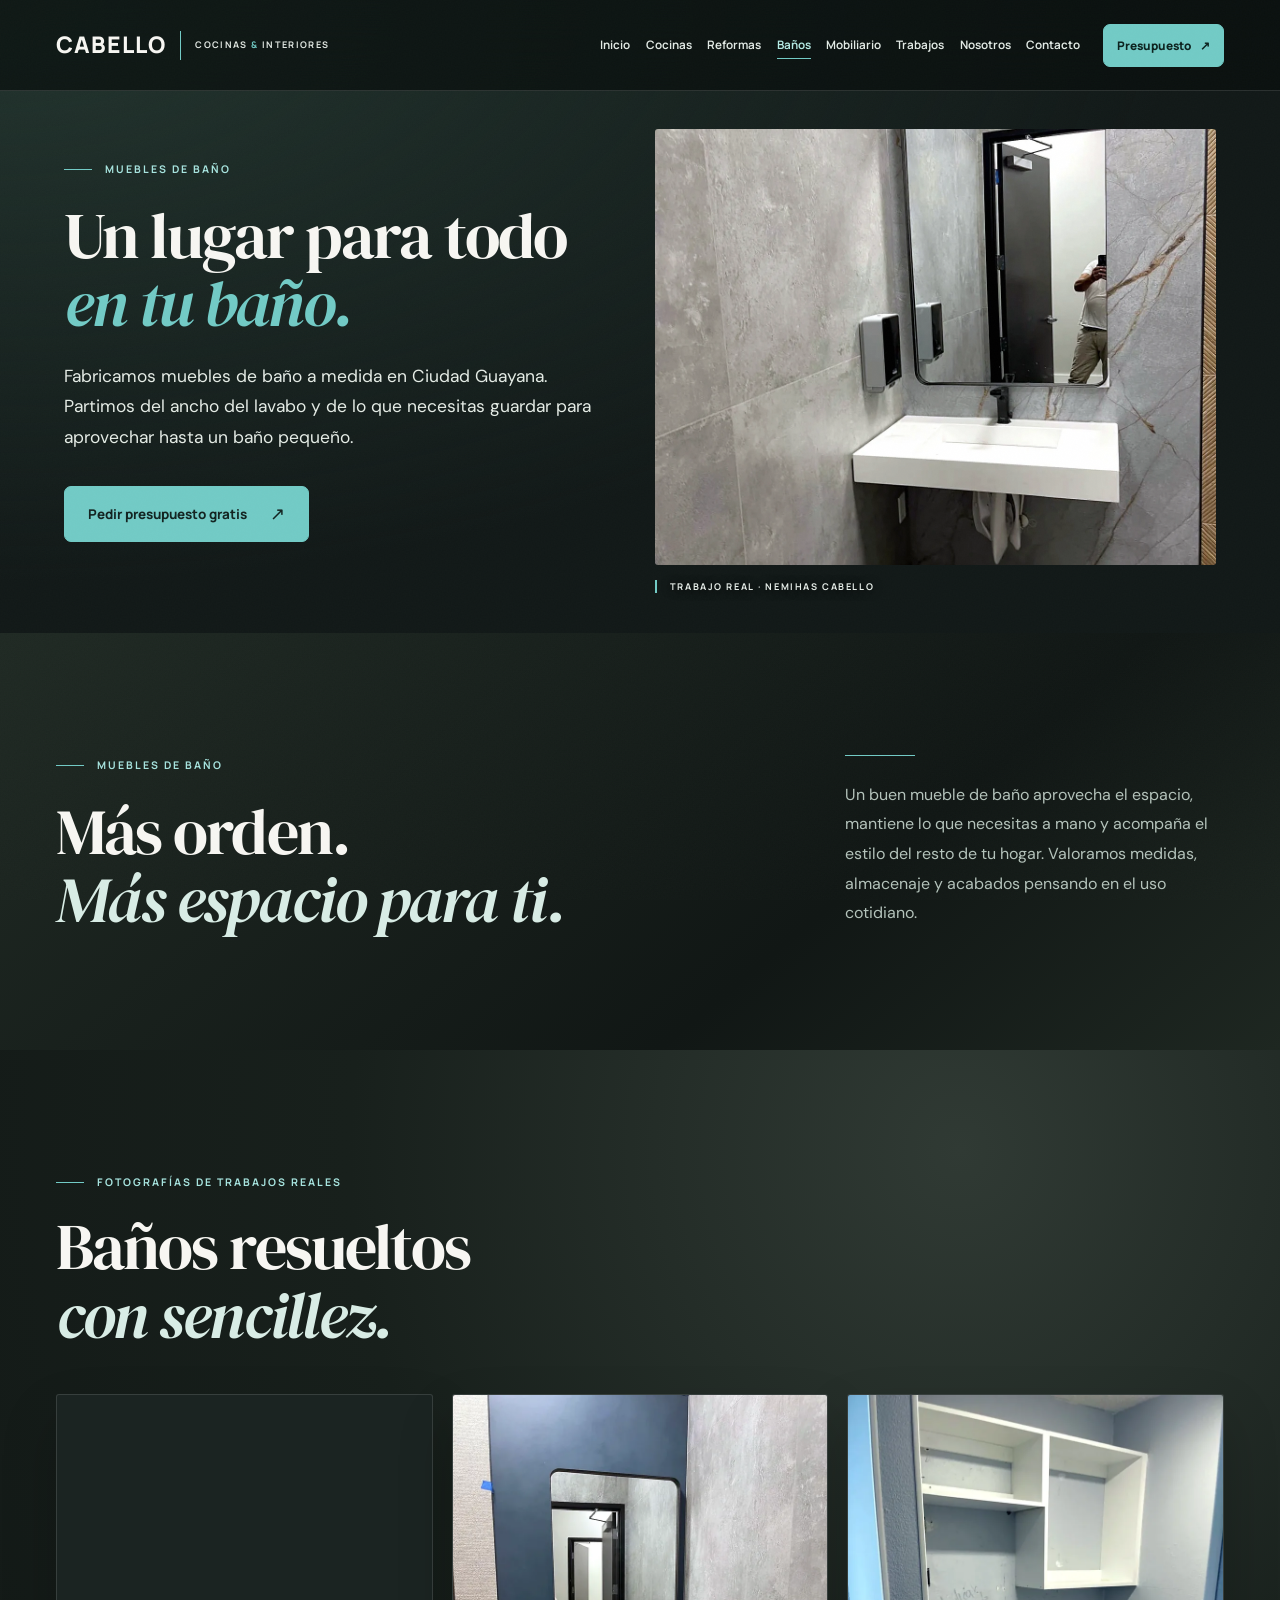
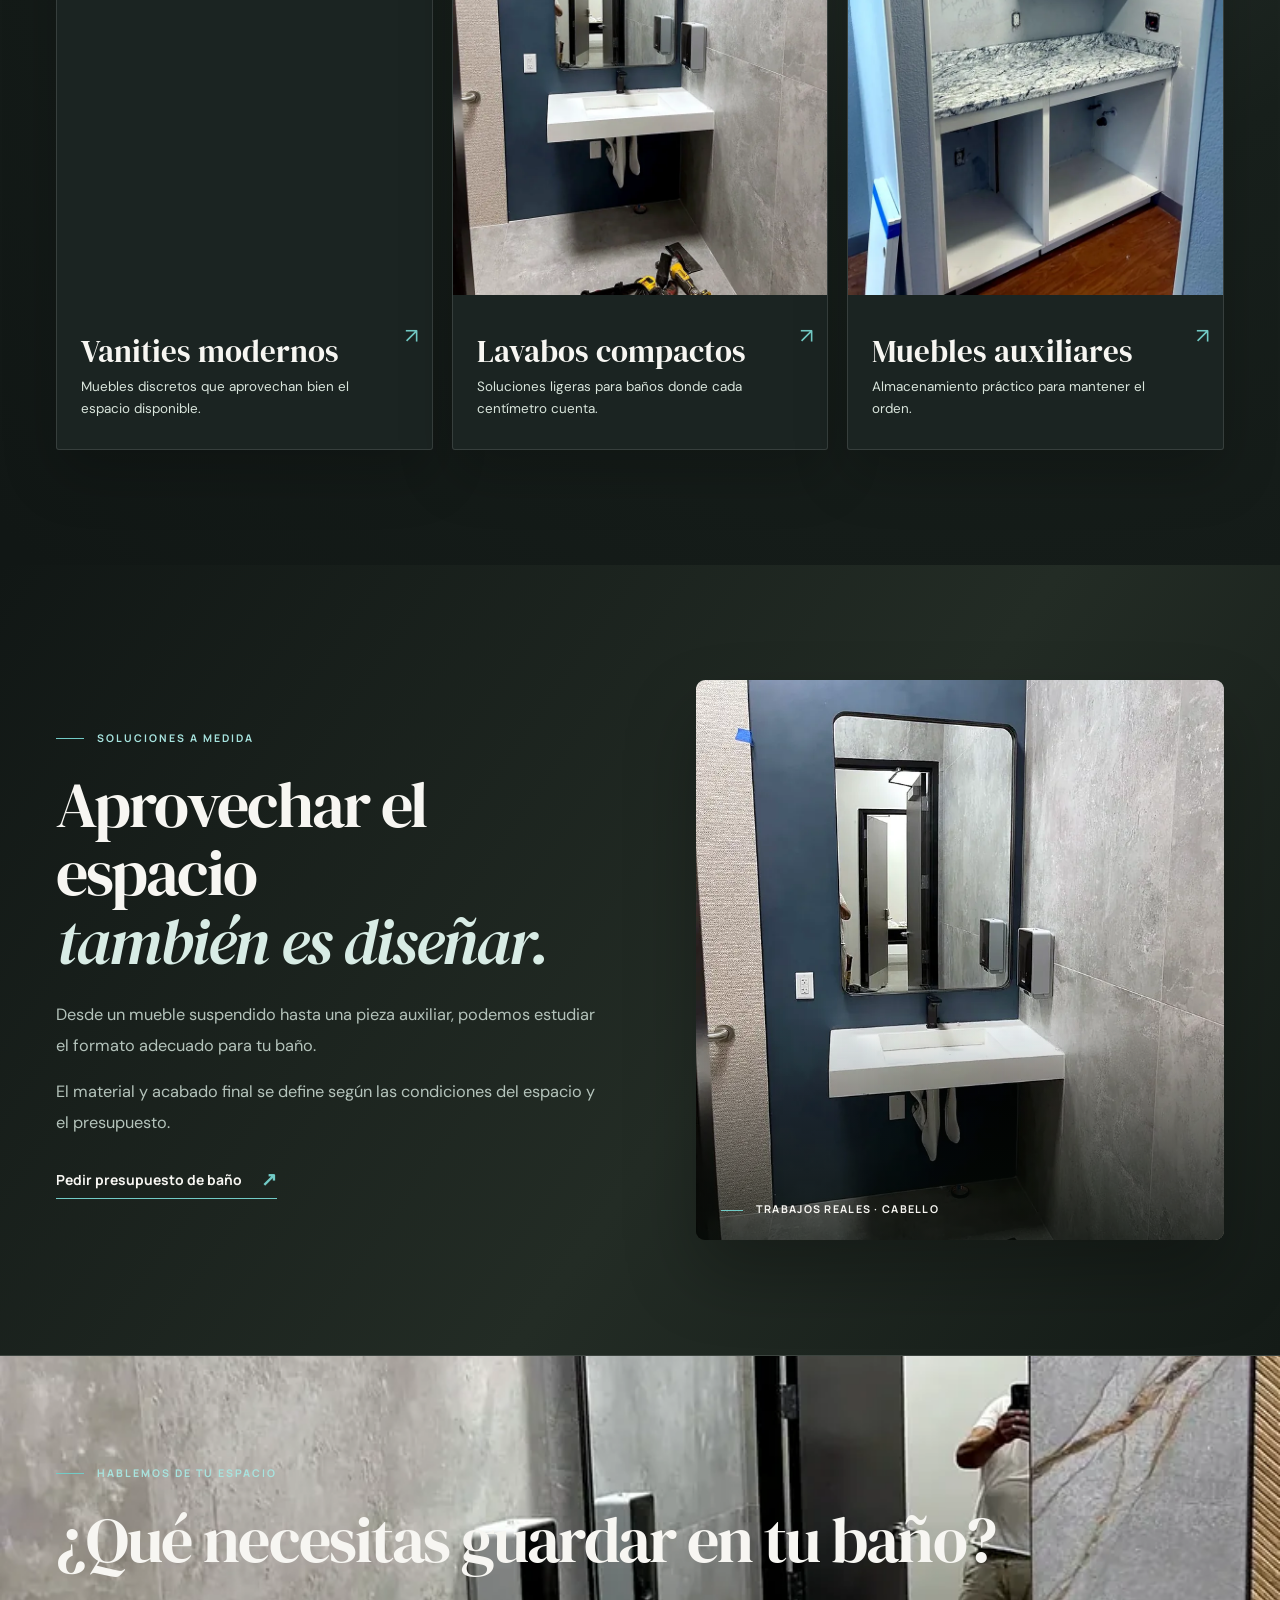
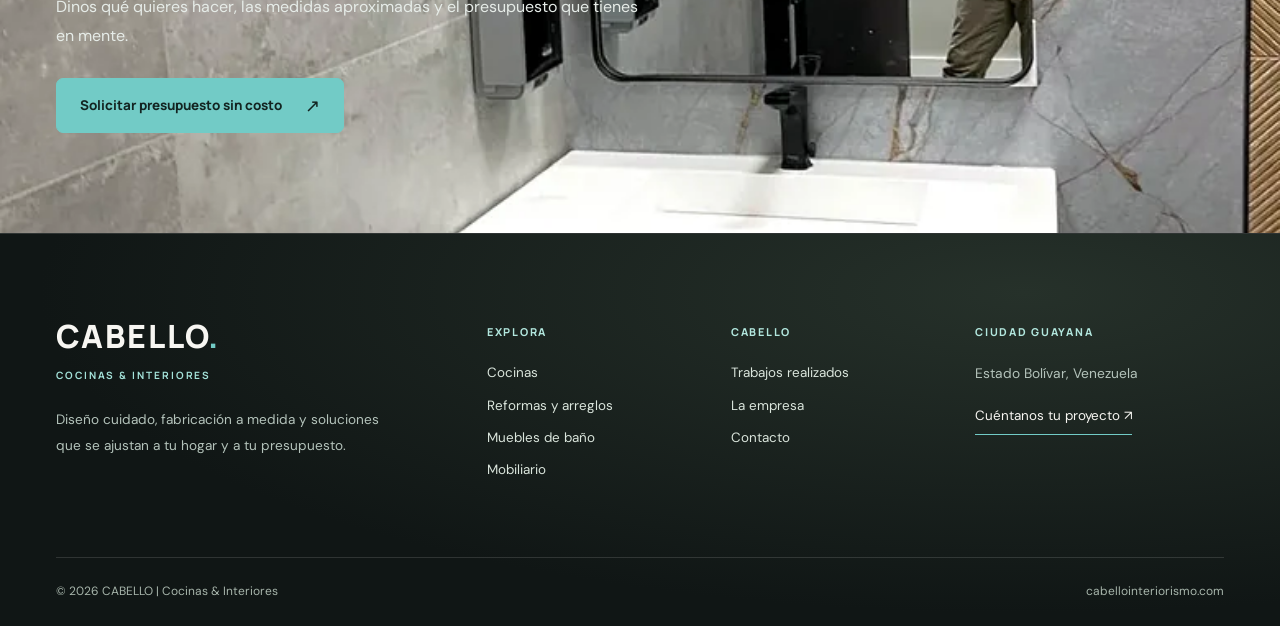
==== commit 33443b8d: "Add files via upload" ====
--- a/banos.html
+++ b/banos.html
@@ -1,41 +1,43 @@
 <!doctype html>
 <html lang="es">
 <head>
-<meta charset="utf-8"/>
-<meta name="viewport" content="width=device-width, initial-scale=1"/>
-<meta name="theme-color" content="#151a19"/>
-<meta name="description" content="Diseño y fabricación de vanities, muebles de baño y almacenaje a medida, con soluciones prácticas y precios razonables."/>
-<meta property="og:type" content="website"/>
-<meta property="og:locale" content="es_VE"/>
-<meta property="og:title" content="Muebles de baño a medida en Ciudad Guayana | CABELLO"/>
-<meta property="og:description" content="Diseño y fabricación de vanities, muebles de baño y almacenaje a medida, con soluciones prácticas y precios razonables."/>
-<meta property="og:url" content="https://cabellointeriorismo.com/banos.html"/>
-<link rel="canonical" href="https://cabellointeriorismo.com/banos.html"/>
-<title>Muebles de baño a medida en Ciudad Guayana | CABELLO</title>
-<link rel="icon" type="image/svg+xml" href="assets/favicon.svg"/>
-<link rel="preconnect" href="https://fonts.googleapis.com"/>
-<link rel="preconnect" href="https://fonts.gstatic.com" crossorigin/>
-<link href="https://fonts.googleapis.com/css2?family=DM+Sans:wght@400;500;600;700&family=Manrope:wght@400;500;600;700;800&family=DM+Serif+Display:ital@0;1&display=swap" rel="stylesheet"/>
-<link rel="stylesheet" href="assets/styles.css"/>
+<meta charset="utf-8">
+<meta name="viewport" content="width=device-width, initial-scale=1">
+<meta name="theme-color" content="#151a19">
+<meta name="description" content="Fabricamos muebles de baño a medida en Ciudad Guayana. Partimos del ancho del lavabo y de lo que necesitas guardar para aprovechar hasta un baño pequeño.">
+<meta property="og:type" content="website">
+<meta property="og:locale" content="es_VE">
+<meta property="og:title" content="Muebles de baño en Ciudad Guayana | CABELLO">
+<meta property="og:description" content="Fabricamos muebles de baño a medida en Ciudad Guayana. Partimos del ancho del lavabo y de lo que necesitas guardar para aprovechar hasta un baño pequeño.">
+<meta property="og:url" content="https://cabellointeriorismo.com/banos.html">
+<link rel="canonical" href="https://cabellointeriorismo.com/banos.html">
+<title>Muebles de baño en Ciudad Guayana | CABELLO</title>
+<link rel="icon" type="image/svg+xml" href="assets/favicon.svg">
+<link rel="preconnect" href="https://fonts.googleapis.com">
+<link rel="preconnect" href="https://fonts.gstatic.com" crossorigin>
+<link href="https://fonts.googleapis.com/css2?family=DM+Sans:wght@400;500;600;700&amp;family=Manrope:wght@400;500;600;700;800&amp;family=DM+Serif+Display:ital@0;1&amp;display=swap" rel="stylesheet">
+<link rel="stylesheet" href="assets/styles.css">
 
-</head><body>
+</head><body class="interior">
 <a class="skip-link" href="#main-content">Saltar al contenido</a>
 <header class="site-header" id="site-header">
-  <div class="header-desktop"><div class="container header-layout"><a href="index.html" class="brand" aria-label="CABELLO Cocinas e Interiores, inicio"><span class="brand-main">CABELLO</span><span class="brand-divider" aria-hidden="true"></span><span class="brand-sub">COCINAS <em>&amp;</em> INTERIORES</span></a><nav class="nav-desktop" aria-label="Navegación principal"><a href="index.html" class="" >Inicio</a><a href="cocinas.html" class="" >Cocinas</a><a href="reformas.html" class="" >Reformas</a><a href="banos.html" class="is-current" aria-current="page">Baños</a><a href="mobiliario.html" class="" >Mobiliario</a><a href="proyectos.html" class="" >Trabajos</a><a href="nosotros.html" class="" >Nosotros</a><a href="contacto.html" class="" >Contacto</a></nav><a class="head-cta" href="contacto.html">Presupuesto <span aria-hidden="true">↗</span></a></div></div>
-  <div class="header-tablet"><div class="container header-layout"><a href="index.html" class="brand" aria-label="CABELLO Cocinas e Interiores, inicio"><span class="brand-main">CABELLO</span><span class="brand-divider" aria-hidden="true"></span><span class="brand-sub">COCINAS <em>&amp;</em> INTERIORES</span></a><button class="menu-toggle" type="button" data-menu-target="tablet-menu" aria-label="Abrir menú de navegación" aria-controls="tablet-menu" aria-expanded="false"><span></span><span></span><span></span></button></div><nav id="tablet-menu" class="dropdown" aria-label="Navegación en tablet" hidden><a href="index.html" class="" >Inicio</a><a href="cocinas.html" class="" >Cocinas</a><a href="reformas.html" class="" >Reformas</a><a href="banos.html" class="is-current" aria-current="page">Baños</a><a href="mobiliario.html" class="" >Mobiliario</a><a href="proyectos.html" class="" >Trabajos</a><a href="nosotros.html" class="" >Nosotros</a><a href="contacto.html" class="" >Contacto</a><a class="dropdown-cta" href="contacto.html">Pedir presupuesto <span>↗</span></a></nav></div>
-  <div class="header-mobile"><div class="container header-layout"><a href="index.html" class="brand" aria-label="CABELLO Cocinas e Interiores, inicio"><span class="brand-main">CABELLO</span><span class="brand-divider" aria-hidden="true"></span><span class="brand-sub">COCINAS <em>&amp;</em> INTERIORES</span></a><button class="menu-toggle" type="button" data-menu-target="mobile-menu" aria-label="Abrir menú de navegación" aria-controls="mobile-menu" aria-expanded="false"><span></span><span></span><span></span></button></div><nav id="mobile-menu" class="dropdown" aria-label="Navegación en móvil" hidden><a href="index.html" class="" >Inicio</a><a href="cocinas.html" class="" >Cocinas</a><a href="reformas.html" class="" >Reformas</a><a href="banos.html" class="is-current" aria-current="page">Baños</a><a href="mobiliario.html" class="" >Mobiliario</a><a href="proyectos.html" class="" >Trabajos</a><a href="nosotros.html" class="" >Nosotros</a><a href="contacto.html" class="" >Contacto</a><a class="dropdown-cta" href="contacto.html">Pedir presupuesto <span>↗</span></a></nav></div>
+  <div class="header-desktop"><div class="container header-layout"><a href="index.html" class="brand" aria-label="CABELLO Cocinas e Interiores, inicio"><span class="brand-main">CABELLO</span><span class="brand-divider" aria-hidden="true"></span><span class="brand-sub">COCINAS <em>&amp;</em> INTERIORES</span></a><nav class="nav-desktop" aria-label="Navegación principal"><a href="index.html" class="">Inicio</a><a href="cocinas.html" class="">Cocinas</a><a href="reformas.html" class="">Reformas</a><a href="banos.html" class="is-current" aria-current="page">Baños</a><a href="mobiliario.html" class="">Mobiliario</a><a href="proyectos.html" class="">Trabajos</a><a href="nosotros.html" class="">Nosotros</a><a href="contacto.html" class="">Contacto</a></nav><a class="head-cta" href="contacto.html">Presupuesto <span aria-hidden="true">↗</span></a></div></div>
+  <div class="header-tablet"><div class="container header-layout"><a href="index.html" class="brand" aria-label="CABELLO Cocinas e Interiores, inicio"><span class="brand-main">CABELLO</span><span class="brand-divider" aria-hidden="true"></span><span class="brand-sub">COCINAS <em>&amp;</em> INTERIORES</span></a><button class="menu-toggle" type="button" data-menu-target="tablet-menu" aria-label="Abrir menú de navegación" aria-controls="tablet-menu" aria-expanded="false"><span></span><span></span><span></span></button></div><nav id="tablet-menu" class="dropdown" aria-label="Navegación en tablet" hidden><a href="index.html" class="">Inicio</a><a href="cocinas.html" class="">Cocinas</a><a href="reformas.html" class="">Reformas</a><a href="banos.html" class="is-current" aria-current="page">Baños</a><a href="mobiliario.html" class="">Mobiliario</a><a href="proyectos.html" class="">Trabajos</a><a href="nosotros.html" class="">Nosotros</a><a href="contacto.html" class="">Contacto</a><a class="dropdown-cta" href="contacto.html">Pedir presupuesto <span>↗</span></a></nav></div>
+  <div class="header-mobile"><div class="container header-layout"><a href="index.html" class="brand" aria-label="CABELLO Cocinas e Interiores, inicio"><span class="brand-main">CABELLO</span><span class="brand-divider" aria-hidden="true"></span><span class="brand-sub">COCINAS <em>&amp;</em> INTERIORES</span></a><button class="menu-toggle" type="button" data-menu-target="mobile-menu" aria-label="Abrir menú de navegación" aria-controls="mobile-menu" aria-expanded="false"><span></span><span></span><span></span></button></div><nav id="mobile-menu" class="dropdown" aria-label="Navegación en móvil" hidden><a href="index.html" class="">Inicio</a><a href="cocinas.html" class="">Cocinas</a><a href="reformas.html" class="">Reformas</a><a href="banos.html" class="is-current" aria-current="page">Baños</a><a href="mobiliario.html" class="">Mobiliario</a><a href="proyectos.html" class="">Trabajos</a><a href="nosotros.html" class="">Nosotros</a><a href="contacto.html" class="">Contacto</a><a class="dropdown-cta" href="contacto.html">Pedir presupuesto <span>↗</span></a></nav></div>
  </header>
 <main id="main-content">
 <section class="hero hero--subpage">
-<div class="hero-photography"><img src="assets/trabajos/banos-vanities/cabello-vanity-moderno-pared-texturizada-01.webp" alt="Trabajo real de Nemihas Cabello. MUEBLES DE BAÑO / CABELLO" srcset="assets/trabajos/banos-vanities/cabello-vanity-moderno-pared-texturizada-01-780.webp 780w, assets/trabajos/banos-vanities/cabello-vanity-moderno-pared-texturizada-01.webp 1200w" sizes="100vw" loading="eager" decoding="async" fetchpriority="high"/><div class="hero-shadow"></div></div>
-<div class="container hero-layout"><div class="hero-main"><span class="overline">MUEBLES DE BAÑO / CABELLO</span><h1>Baños con estilo,<br><i>hasta en espacios pequeños.</i></h1><p class="hero-description">Muebles de baño funcionales, fáciles de integrar y adaptados a las medidas reales de tu espacio.</p><div class="hero-buttons"><a href="contacto.html" class="button button--primary"><span>Pedir presupuesto gratis</span><span aria-hidden="true" class="button-arrow">↗</span></a></div><div class="hero-footnote"><span class="footnote-line"></span> Diseño, fabricación y trabajos a medida</div></div></div>
+<div class="hero-photography"><img src="assets/trabajos/banos-vanities/cabello-vanity-moderno-pared-texturizada-01.webp" alt="Mueble de baño junto a una pared con textura" srcset="assets/trabajos/banos-vanities/cabello-vanity-moderno-pared-texturizada-01-780.webp 780w, assets/trabajos/banos-vanities/cabello-vanity-moderno-pared-texturizada-01.webp 1200w" sizes="100vw" loading="eager" decoding="async" fetchpriority="high"><div class="hero-shadow"></div></div>
+<div class="container hero-layout"><div class="hero-main"><span class="overline">Muebles de baño</span><h1>Un lugar para todo <i>en tu baño.</i></h1><p class="hero-description">Fabricamos muebles de baño a medida en Ciudad Guayana. Partimos del ancho del lavabo y de lo que necesitas guardar para aprovechar hasta un baño pequeño.</p><div class="hero-buttons"><a href="contacto.html" class="button button--primary"><span>Pedir presupuesto gratis</span><span aria-hidden="true" class="button-arrow">↗</span></a></div><div class="hero-footnote"><span class="footnote-line"></span> Diseño, fabricación y trabajos a medida</div></div></div>
 <div class="hero-photo-label">TRABAJO REAL · NEMIHAS CABELLO</div>
 </section>
 
 <section class="section section--intro"><div class="container intro-layout"><div><span class="overline">MUEBLES DE BAÑO</span><h2 class="display-heading">Más orden.<br><i>Más espacio para ti.</i></h2></div><div class="intro-aside"><span class="intro-rule"></span><p>Un buen mueble de baño aprovecha el espacio, mantiene lo que necesitas a mano y acompaña el estilo del resto de tu hogar. Valoramos medidas, almacenaje y acabados pensando en el uso cotidiano.</p></div></div></section>
-<section class="section section--services"><div class="container"><div class="section-head"><div><span class="overline">FOTOGRAFÍAS DE TRABAJOS REALES</span><h2 class="display-heading">Baños resueltos<br><i>con sencillez.</i></h2></div></div><div class="project-grid"><a class="project-tile" href="proyectos.html"><div class="project-media"><img src="assets/trabajos/banos-vanities/cabello-vanity-moderno-pared-texturizada-01.webp" alt="Trabajo de Nemihas Cabello: Vanities modernos" srcset="assets/trabajos/banos-vanities/cabello-vanity-moderno-pared-texturizada-01-780.webp 780w, assets/trabajos/banos-vanities/cabello-vanity-moderno-pared-texturizada-01.webp 1200w" sizes="(max-width: 767px) 92vw, (max-width: 1199px) 70vw, 54vw" loading="lazy" decoding="async"/><div class="photo-vignette"></div></div><div class="project-overlay"><span class="overline">TRABAJOS REALES</span><h3>Vanities modernos</h3><p>Muebles discretos que aprovechan bien el espacio disponible.</p><span class="tile-arrow" aria-hidden="true">↗</span></div></a><a class="project-tile" href="proyectos.html"><div class="project-media"><img src="assets/trabajos/banos-vanities/cabello-lavabo-flotante-moderno-01.webp" alt="Trabajo de Nemihas Cabello: Lavabos compactos" srcset="assets/trabajos/banos-vanities/cabello-lavabo-flotante-moderno-01-780.webp 780w, assets/trabajos/banos-vanities/cabello-lavabo-flotante-moderno-01.webp 1200w" sizes="(max-width: 767px) 92vw, (max-width: 1199px) 70vw, 54vw" loading="lazy" decoding="async"/><div class="photo-vignette"></div></div><div class="project-overlay"><span class="overline">TRABAJOS REALES</span><h3>Lavabos compactos</h3><p>Soluciones ligeras para baños donde cada centímetro cuenta.</p><span class="tile-arrow" aria-hidden="true">↗</span></div></a><a class="project-tile" href="proyectos.html"><div class="project-media"><img src="assets/trabajos/banos-vanities/cabello-mueble-auxiliar-lavado-encimera-clara-01.webp" alt="Trabajo de Nemihas Cabello: Muebles auxiliares" srcset="assets/trabajos/banos-vanities/cabello-mueble-auxiliar-lavado-encimera-clara-01-780.webp 780w, assets/trabajos/banos-vanities/cabello-mueble-auxiliar-lavado-encimera-clara-01.webp 1200w" sizes="(max-width: 767px) 92vw, (max-width: 1199px) 70vw, 54vw" loading="lazy" decoding="async"/><div class="photo-vignette"></div></div><div class="project-overlay"><span class="overline">TRABAJOS REALES</span><h3>Muebles auxiliares</h3><p>Almacenamiento práctico para mantener el orden.</p><span class="tile-arrow" aria-hidden="true">↗</span></div></a></div></div></section>
-<section class="section feature-section"><div class="container editorial-split editorial-split--reverse"><figure class="feature-image"><img src="assets/trabajos/banos-vanities/cabello-lavabo-flotante-moderno-01.webp" alt="Trabajo real de mobiliario realizado por Nemihas Cabello" srcset="assets/trabajos/banos-vanities/cabello-lavabo-flotante-moderno-01-780.webp 780w, assets/trabajos/banos-vanities/cabello-lavabo-flotante-moderno-01.webp 1200w" sizes="(max-width: 767px) 92vw, (max-width: 1199px) 70vw, 54vw" loading="lazy" decoding="async"/><figcaption><span class="caption-line"></span> TRABAJOS REALES · CABELLO</figcaption></figure><div class="feature-content"><span class="overline">SOLUCIONES A MEDIDA</span><h2 class="display-heading">Aprovechar el espacio<br><i>también es diseñar.</i></h2><p>Desde un mueble suspendido hasta una pieza auxiliar, podemos estudiar el formato adecuado para tu baño.</p><p>El material y acabado final se define según las condiciones del espacio y el presupuesto.</p><a class="inline-link" href="contacto.html">Pedir presupuesto de baño <span aria-hidden="true">↗</span></a></div></div></section><section class="bottom-cta"><div class="bottom-photo"><img src="assets/trabajos/cocinas-madera/cabello-cocina-madera-oscura-revestimiento-claro-01.webp" alt="Cocina en acabado madera realizada por Nemihas Cabello" srcset="assets/trabajos/cocinas-madera/cabello-cocina-madera-oscura-revestimiento-claro-01-780.webp 780w, assets/trabajos/cocinas-madera/cabello-cocina-madera-oscura-revestimiento-claro-01.webp 1600w" sizes="(max-width: 767px) 92vw, (max-width: 1199px) 70vw, 54vw" loading="lazy" decoding="async"/><div class="bottom-photo-overlay"></div></div><div class="container bottom-cta-inner"><span class="overline">HABLEMOS DE TU ESPACIO</span><h2 class="display-heading">Tu próxima cocina<br><i>empieza por una idea.</i></h2><p>Una cocina nueva, una reforma o ese arreglo que llevas tiempo posponiendo. Cuéntanos qué necesitas.</p><a href="contacto.html" class="button button--primary"><span>Solicitar presupuesto sin costo</span><span aria-hidden="true" class="button-arrow">↗</span></a></div></section>
+<section class="section section--services"><div class="container"><div class="section-head"><div><span class="overline">FOTOGRAFÍAS DE TRABAJOS REALES</span><h2 class="display-heading">Baños resueltos<br><i>con sencillez.</i></h2></div></div><div class="project-grid"><a class="project-tile" href="proyectos.html"><div class="project-media"><img src="assets/trabajos/banos-vanities/cabello-vanity-moderno-pared-texturizada-01.webp" alt="Mueble de baño junto a una pared con textura" srcset="assets/trabajos/banos-vanities/cabello-vanity-moderno-pared-texturizada-01-780.webp 780w, assets/trabajos/banos-vanities/cabello-vanity-moderno-pared-texturizada-01.webp 1200w" sizes="(max-width: 767px) 92vw, (max-width: 1199px) 70vw, 54vw" loading="lazy" decoding="async"><div class="photo-vignette"></div></div><div class="project-overlay"><span class="overline">TRABAJOS REALES</span><h3>Vanities modernos</h3><p>Muebles discretos que aprovechan bien el espacio disponible.</p><span class="tile-arrow" aria-hidden="true">↗</span></div></a><a class="project-tile" href="proyectos.html"><div class="project-media"><img src="assets/trabajos/banos-vanities/cabello-lavabo-flotante-moderno-01.webp" alt="Lavabo flotante moderno" srcset="assets/trabajos/banos-vanities/cabello-lavabo-flotante-moderno-01-780.webp 780w, assets/trabajos/banos-vanities/cabello-lavabo-flotante-moderno-01.webp 1200w" sizes="(max-width: 767px) 92vw, (max-width: 1199px) 70vw, 54vw" loading="lazy" decoding="async"><div class="photo-vignette"></div></div><div class="project-overlay"><span class="overline">TRABAJOS REALES</span><h3>Lavabos compactos</h3><p>Soluciones ligeras para baños donde cada centímetro cuenta.</p><span class="tile-arrow" aria-hidden="true">↗</span></div></a><a class="project-tile" href="proyectos.html"><div class="project-media"><img src="assets/trabajos/banos-vanities/cabello-mueble-auxiliar-lavado-encimera-clara-01.webp" alt="Mueble auxiliar lavado encimera clara" srcset="assets/trabajos/banos-vanities/cabello-mueble-auxiliar-lavado-encimera-clara-01-780.webp 780w, assets/trabajos/banos-vanities/cabello-mueble-auxiliar-lavado-encimera-clara-01.webp 1200w" sizes="(max-width: 767px) 92vw, (max-width: 1199px) 70vw, 54vw" loading="lazy" decoding="async"><div class="photo-vignette"></div></div><div class="project-overlay"><span class="overline">TRABAJOS REALES</span><h3>Muebles auxiliares</h3><p>Almacenamiento práctico para mantener el orden.</p><span class="tile-arrow" aria-hidden="true">↗</span></div></a></div></div></section>
+<section class="section feature-section"><div class="container editorial-split editorial-split--reverse"><figure class="feature-image"><img src="assets/trabajos/banos-vanities/cabello-lavabo-flotante-moderno-01.webp" alt="Lavabo flotante moderno" srcset="assets/trabajos/banos-vanities/cabello-lavabo-flotante-moderno-01-780.webp 780w, assets/trabajos/banos-vanities/cabello-lavabo-flotante-moderno-01.webp 1200w" sizes="(max-width: 767px) 92vw, (max-width: 1199px) 70vw, 54vw" loading="lazy" decoding="async"><figcaption><span class="caption-line"></span> TRABAJOS REALES · CABELLO</figcaption></figure><div class="feature-content"><span class="overline">SOLUCIONES A MEDIDA</span><h2 class="display-heading">Aprovechar el espacio<br><i>también es diseñar.</i></h2><p>Desde un mueble suspendido hasta una pieza auxiliar, podemos estudiar el formato adecuado para tu baño.</p><p>El material y acabado final se define según las condiciones del espacio y el presupuesto.</p><a class="inline-link" href="contacto.html">Pedir presupuesto de baño <span aria-hidden="true">↗</span></a></div></div></section><section class="bottom-cta"><div class="bottom-photo"><img src="assets/trabajos/banos-vanities/cabello-vanity-moderno-pared-texturizada-01.webp" alt="Mueble de baño junto a una pared con textura" srcset="assets/trabajos/banos-vanities/cabello-vanity-moderno-pared-texturizada-01-780.webp 780w, assets/trabajos/banos-vanities/cabello-vanity-moderno-pared-texturizada-01.webp 1200w" sizes="(max-width: 767px) 92vw, (max-width: 1199px) 70vw, 54vw" loading="lazy" decoding="async"><div class="bottom-photo-overlay"></div></div><div class="container bottom-cta-inner"><span class="overline">HABLEMOS DE TU ESPACIO</span><h2 class="display-heading">¿Qué necesitas guardar en tu baño?</h2><p>Dinos qué quieres hacer, las medidas aproximadas y el presupuesto que tienes en mente.</p><a href="contacto.html" class="button button--primary"><span>Solicitar presupuesto sin costo</span><span aria-hidden="true" class="button-arrow">↗</span></a></div></section>
 </main>
-<footer class="footer"><div class="container"><div class="footer-main"><div class="footer-about"><a href="index.html" class="footer-logo">CABELLO<span>.</span></a><div class="footer-descriptor">COCINAS &amp; INTERIORES</div><p>Diseño cuidado, fabricación a medida y soluciones que se ajustan a tu hogar y a tu presupuesto.</p></div><div><h3>Explora</h3><a href="cocinas.html">Cocinas</a><a href="reformas.html">Reformas y arreglos</a><a href="banos.html">Muebles de baño</a><a href="mobiliario.html">Mobiliario</a></div><div><h3>CABELLO</h3><a href="proyectos.html">Trabajos realizados</a><a href="nosotros.html">La empresa</a><a href="contacto.html">Contacto</a></div><div class="footer-last"><h3>Ciudad Guayana</h3><p>Estado Bolívar, Venezuela</p><a href="contacto.html" class="footer-contact">Cuéntanos tu proyecto ↗</a></div></div><div class="footer-legal"><span>© 2026 CABELLO | Cocinas &amp; Interiores</span><span>cabellointeriorismo.com</span></div></div></footer>
+<footer class="footer footer-desktop"><div class="container"><div class="footer-main"><div class="footer-about"><a href="index.html" class="footer-logo">CABELLO<span>.</span></a><div class="footer-descriptor">COCINAS &amp; INTERIORES</div><p>Diseño cuidado, fabricación a medida y soluciones que se ajustan a tu hogar y a tu presupuesto.</p></div><div><h3>Explora</h3><a href="cocinas.html">Cocinas</a><a href="reformas.html">Reformas y arreglos</a><a href="banos.html">Muebles de baño</a><a href="mobiliario.html">Mobiliario</a></div><div><h3>CABELLO</h3><a href="proyectos.html">Trabajos realizados</a><a href="nosotros.html">La empresa</a><a href="contacto.html">Contacto</a></div><div class="footer-last"><h3>Ciudad Guayana</h3><p>Estado Bolívar, Venezuela</p><a href="contacto.html" class="footer-contact">Cuéntanos tu proyecto ↗</a></div></div><div class="footer-legal"><span>© 2026 CABELLO | Cocinas &amp; Interiores</span><span>cabellointeriorismo.com</span></div></div></footer>
+<footer class="footer footer-mobile"><div class="container"><div class="footer-main"><div class="footer-about"><a href="index.html" class="footer-logo">CABELLO<span>.</span></a><div class="footer-descriptor">COCINAS &amp; INTERIORES</div><p>Diseño cuidado, fabricación a medida y soluciones que se ajustan a tu hogar y a tu presupuesto.</p></div><details><summary>Explora</summary><a href="cocinas.html">Cocinas</a><a href="reformas.html">Reformas y arreglos</a><a href="banos.html">Muebles de baño</a><a href="mobiliario.html">Mobiliario</a></details><details><summary>CABELLO</summary><a href="proyectos.html">Trabajos realizados</a><a href="nosotros.html">La empresa</a><a href="contacto.html">Contacto</a></details><div class="footer-last"><h3>Ciudad Guayana</h3><p>Estado Bolívar, Venezuela</p><a href="contacto.html" class="footer-contact">Cuéntanos tu proyecto ↗</a></div></div><div class="footer-legal"><span>© 2026 CABELLO | Cocinas &amp; Interiores</span><span>cabellointeriorismo.com</span></div></div></footer>
+<footer class="footer footer-tablet"><div class="container"><div class="footer-main"><div class="footer-about"><a href="index.html" class="footer-logo">CABELLO<span>.</span></a><div class="footer-descriptor">COCINAS &amp; INTERIORES</div><p>Diseño cuidado, fabricación a medida y soluciones que se ajustan a tu hogar y a tu presupuesto.</p></div><div class="footer-last"><h3>Ciudad Guayana</h3><p>Estado Bolívar, Venezuela</p><a href="contacto.html" class="footer-contact">Cuéntanos tu proyecto ↗</a></div><div><h3>Explora</h3><a href="cocinas.html">Cocinas</a><a href="reformas.html">Reformas y arreglos</a><a href="banos.html">Muebles de baño</a><a href="mobiliario.html">Mobiliario</a></div><div><h3>CABELLO</h3><a href="proyectos.html">Trabajos realizados</a><a href="nosotros.html">La empresa</a><a href="contacto.html">Contacto</a></div></div><div class="footer-legal"><span>© 2026 CABELLO | Cocinas &amp; Interiores</span><span>cabellointeriorismo.com</span></div></div></footer>
 <script src="assets/site.js" defer></script>
 </body></html>
--- a/assets/styles.css
+++ b/assets/styles.css
@@ -33,3 +33,26 @@
 @media(max-width:420px){.brand-sub{font-size:.45rem!important}.overline{font-size:.62rem;letter-spacing:.1em}.hero h1,.hero--subpage h1{font-size:clamp(2.65rem,11.5vw,3.8rem)}.hero-description{font-size:.92rem}.project-tile{min-height:405px}.portfolio-mosaic{grid-template-rows:repeat(3,145px)}.gallery-photo{height:155px}}
 @media(max-width:360px){.container{width:calc(100% - 28px)}.header-mobile .brand-main{font-size:1.04rem}.header-mobile .brand-sub{max-width:86px;font-size:.43rem!important}.hero h1,.hero--subpage h1{font-size:2.65rem}.gallery-grid{grid-template-columns:1fr}.gallery-photo{height:255px}}
 @media(prefers-reduced-motion:reduce){html{scroll-behavior:auto}*,*::before,*::after{transition:none!important;animation:none!important}}
+
+/* Interior pages: a photographic spread, with the caption below the image. */
+.interior .hero--subpage{display:grid;grid-template-columns:minmax(0,1fr) minmax(0,1.04fr);grid-template-rows:1fr auto;align-items:center;gap:0 clamp(28px,4vw,76px);padding:clamp(110px,10vw,160px) max(5vw,calc((100vw - 1320px)/2)) 40px;background:radial-gradient(ellipse at top left,#23352f,transparent 65%),#121918;height:auto;min-height:0}
+.interior .hero-photography{position:relative;inset:auto;grid-area:1/2;z-index:0;width:100%;height:clamp(340px,34vw,550px);border-radius:3px;overflow:hidden}
+.interior .hero-photography img{object-position:center}
+.interior .hero-shadow,.interior .hero-footnote{display:none}
+.interior .hero-layout{grid-area:1/1;width:100%;padding:24px 0}
+.interior .hero-main{width:100%}
+.interior .hero h1{font-size:clamp(3rem,5.1vw,5.9rem);line-height:1.03}
+.interior .hero h1 i{display:block;color:var(--turquoise)}
+.interior .hero-photo-label{grid-area:2/2;position:static;justify-self:start;margin-top:14px;font-size:.58rem}
+.interior .project-tile{display:flex;flex-direction:column;min-height:0;border-radius:3px;background:#1b2422}
+.interior .project-media{position:relative;inset:auto;z-index:0;aspect-ratio:4/3}
+.interior .project-overlay{position:relative;inset:auto;padding:26px 48px 28px 24px}
+.interior .project-overlay .overline,.interior .photo-vignette{display:none}
+.interior .project-overlay h3{font-size:clamp(1.65rem,2.4vw,2.6rem)}
+.interior .project-overlay .tile-arrow{position:absolute;right:14px;top:24px}
+.interior .bottom-cta{min-height:380px}
+.footer-tablet,.footer-mobile{display:none}
+.dropdown{max-height:calc(100dvh - 68px);overflow:auto}
+[hidden]{display:none!important}
+@media(max-width:1279px){.footer-desktop{display:none}.footer-tablet{display:block}.footer-tablet .footer-main{grid-template-columns:1.4fr 1fr;gap:32px}.footer-tablet .footer-last{grid-column:auto}}
+@media(max-width:767px){.footer-tablet{display:none}.footer-mobile{display:block}.footer-mobile .footer-main{display:grid;grid-template-columns:1fr;gap:18px}.footer-mobile .footer-main>*{grid-column:auto}.footer-mobile details{padding:12px 0;border-bottom:1px solid var(--line)}.footer-mobile summary{cursor:pointer;font-weight:650}.footer-mobile details a{display:block;padding:7px 0}.interior .hero--subpage{display:flex;flex-direction:column;align-items:stretch;padding:88px 19px 28px;gap:0}.interior .hero-layout{order:-1;padding:14px 0 30px}.interior .hero h1{font-size:clamp(2.55rem,10vw,4.4rem)}.interior .hero-photography{height:auto;aspect-ratio:1.55}.interior .hero-photo-label{align-self:flex-start}.interior .hero-buttons{align-items:flex-start}.interior .project-media{aspect-ratio:1.55}}
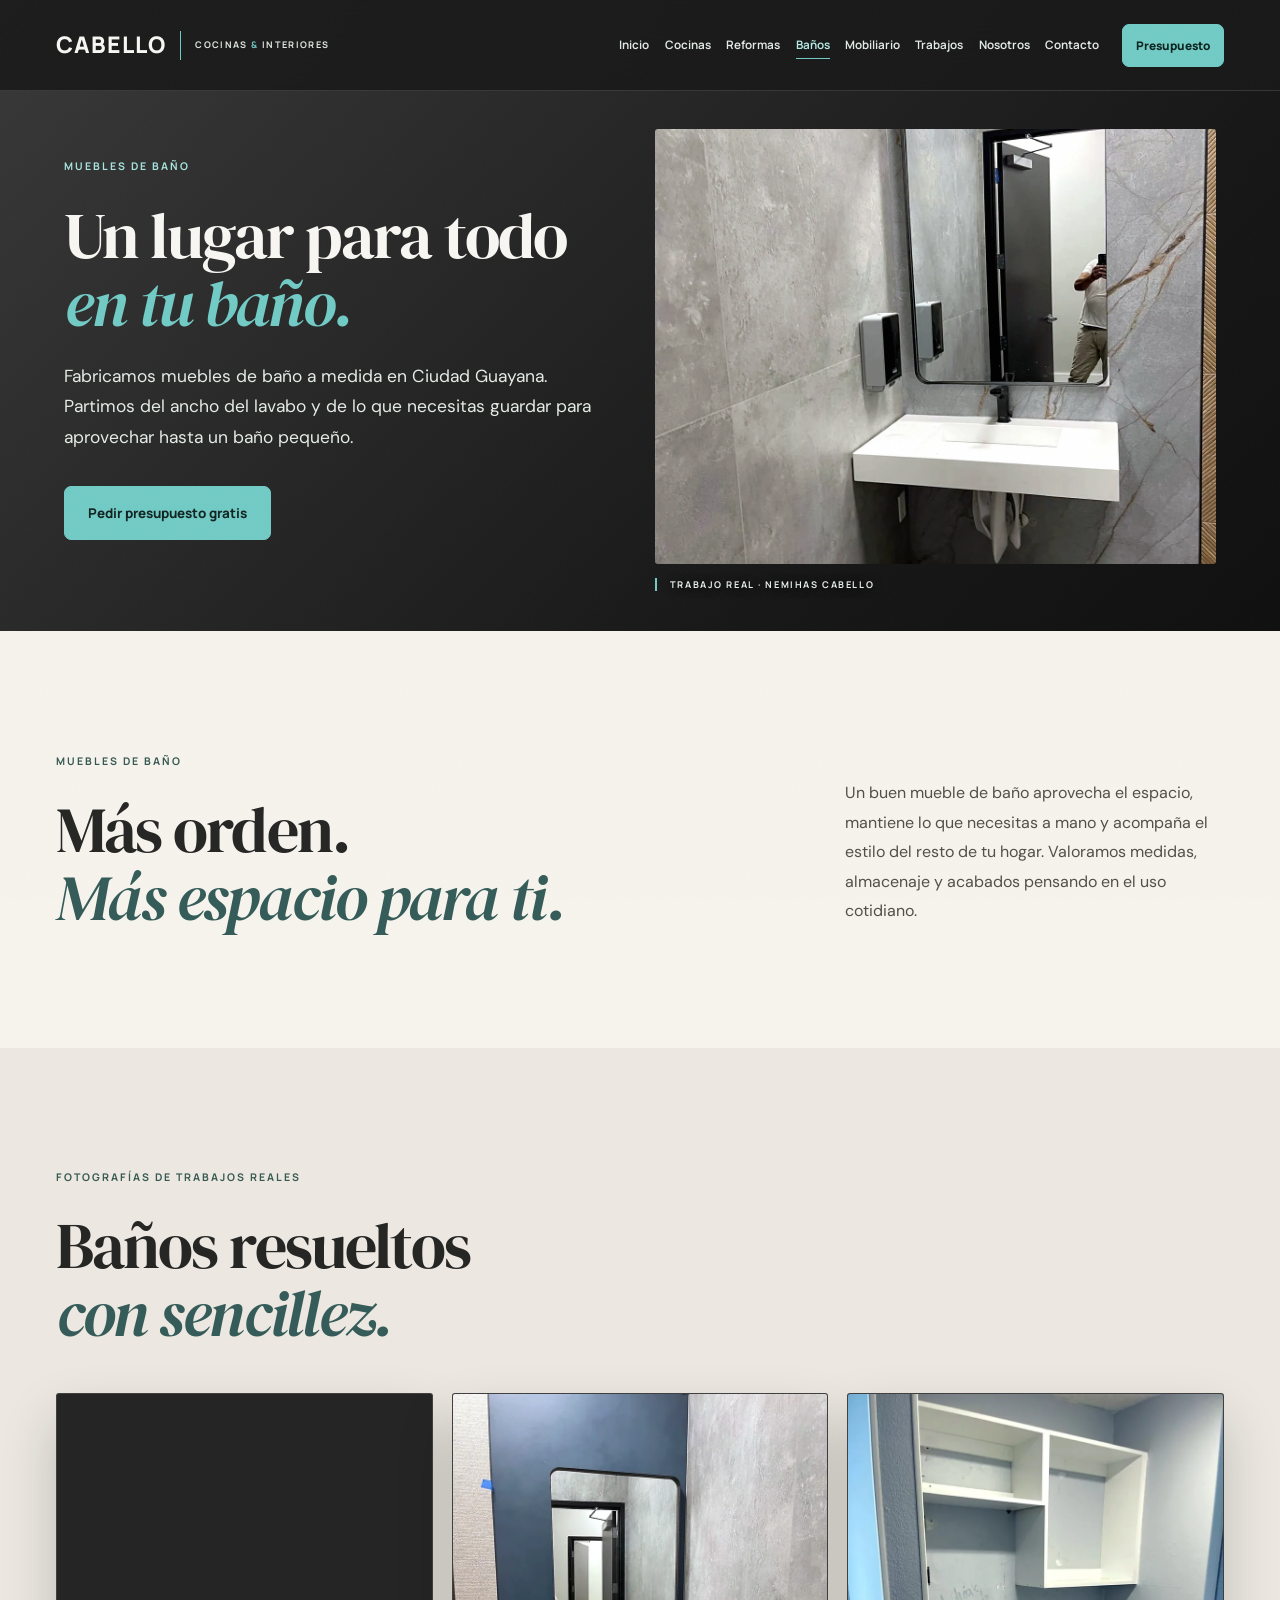
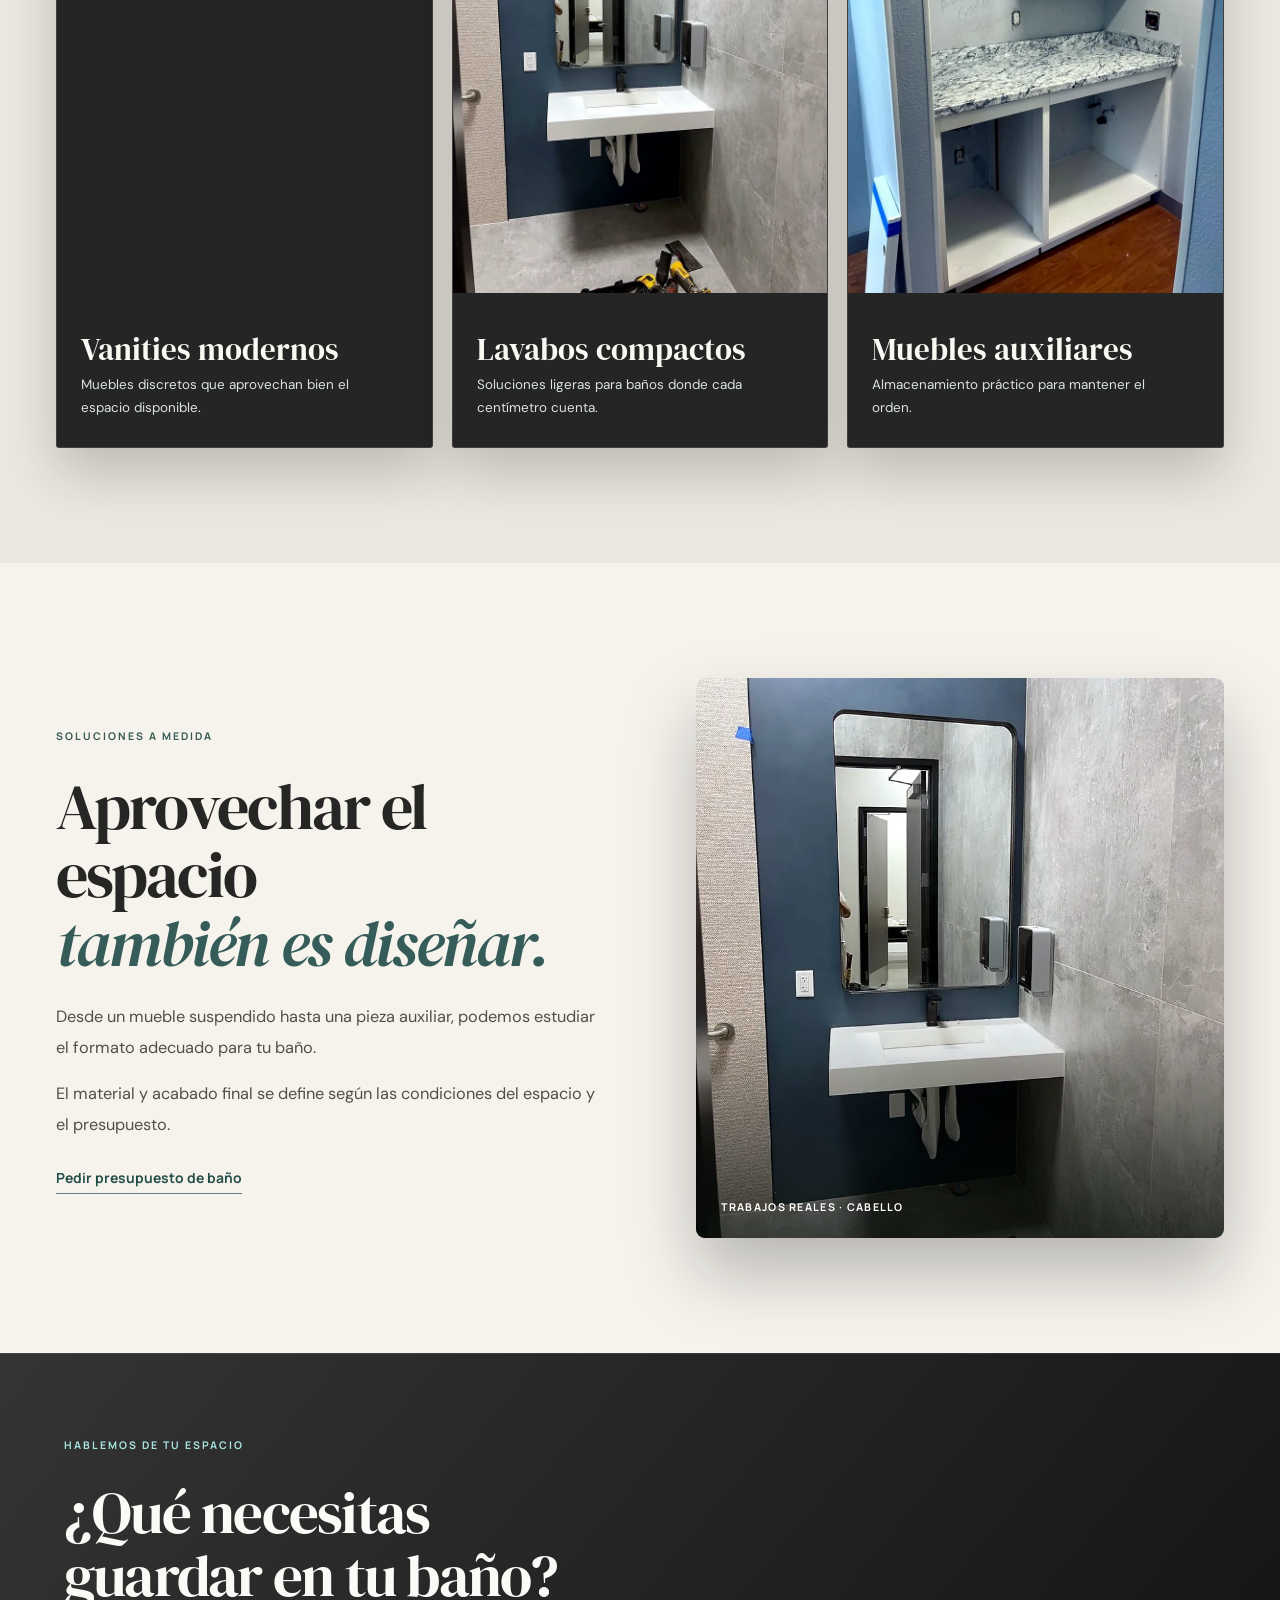
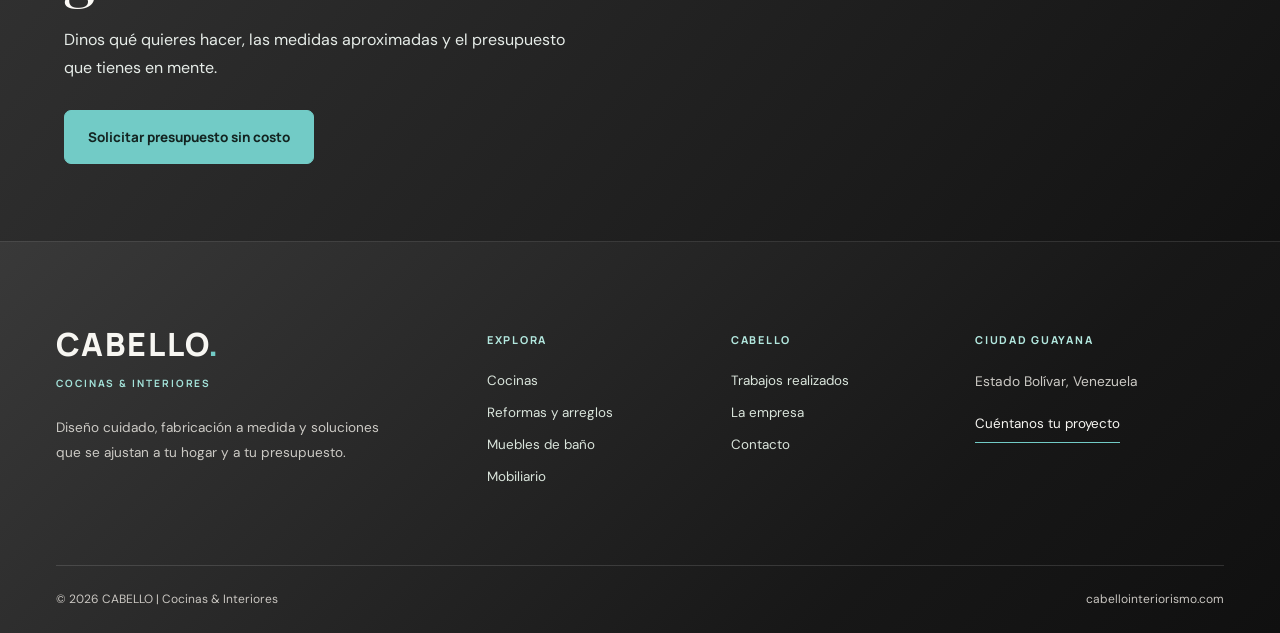
==== commit 6862bcf7: "Add files via upload" ====
--- a/banos.html
+++ b/banos.html
@@ -16,28 +16,28 @@
 <link rel="preconnect" href="https://fonts.googleapis.com">
 <link rel="preconnect" href="https://fonts.gstatic.com" crossorigin>
 <link href="https://fonts.googleapis.com/css2?family=DM+Sans:wght@400;500;600;700&amp;family=Manrope:wght@400;500;600;700;800&amp;family=DM+Serif+Display:ital@0;1&amp;display=swap" rel="stylesheet">
-<link rel="stylesheet" href="assets/styles.css">
+<link rel="stylesheet" href="assets/cabello-v13.css">
 
 </head><body class="interior">
 <a class="skip-link" href="#main-content">Saltar al contenido</a>
 <header class="site-header" id="site-header">
-  <div class="header-desktop"><div class="container header-layout"><a href="index.html" class="brand" aria-label="CABELLO Cocinas e Interiores, inicio"><span class="brand-main">CABELLO</span><span class="brand-divider" aria-hidden="true"></span><span class="brand-sub">COCINAS <em>&amp;</em> INTERIORES</span></a><nav class="nav-desktop" aria-label="Navegación principal"><a href="index.html" class="">Inicio</a><a href="cocinas.html" class="">Cocinas</a><a href="reformas.html" class="">Reformas</a><a href="banos.html" class="is-current" aria-current="page">Baños</a><a href="mobiliario.html" class="">Mobiliario</a><a href="proyectos.html" class="">Trabajos</a><a href="nosotros.html" class="">Nosotros</a><a href="contacto.html" class="">Contacto</a></nav><a class="head-cta" href="contacto.html">Presupuesto <span aria-hidden="true">↗</span></a></div></div>
-  <div class="header-tablet"><div class="container header-layout"><a href="index.html" class="brand" aria-label="CABELLO Cocinas e Interiores, inicio"><span class="brand-main">CABELLO</span><span class="brand-divider" aria-hidden="true"></span><span class="brand-sub">COCINAS <em>&amp;</em> INTERIORES</span></a><button class="menu-toggle" type="button" data-menu-target="tablet-menu" aria-label="Abrir menú de navegación" aria-controls="tablet-menu" aria-expanded="false"><span></span><span></span><span></span></button></div><nav id="tablet-menu" class="dropdown" aria-label="Navegación en tablet" hidden><a href="index.html" class="">Inicio</a><a href="cocinas.html" class="">Cocinas</a><a href="reformas.html" class="">Reformas</a><a href="banos.html" class="is-current" aria-current="page">Baños</a><a href="mobiliario.html" class="">Mobiliario</a><a href="proyectos.html" class="">Trabajos</a><a href="nosotros.html" class="">Nosotros</a><a href="contacto.html" class="">Contacto</a><a class="dropdown-cta" href="contacto.html">Pedir presupuesto <span>↗</span></a></nav></div>
-  <div class="header-mobile"><div class="container header-layout"><a href="index.html" class="brand" aria-label="CABELLO Cocinas e Interiores, inicio"><span class="brand-main">CABELLO</span><span class="brand-divider" aria-hidden="true"></span><span class="brand-sub">COCINAS <em>&amp;</em> INTERIORES</span></a><button class="menu-toggle" type="button" data-menu-target="mobile-menu" aria-label="Abrir menú de navegación" aria-controls="mobile-menu" aria-expanded="false"><span></span><span></span><span></span></button></div><nav id="mobile-menu" class="dropdown" aria-label="Navegación en móvil" hidden><a href="index.html" class="">Inicio</a><a href="cocinas.html" class="">Cocinas</a><a href="reformas.html" class="">Reformas</a><a href="banos.html" class="is-current" aria-current="page">Baños</a><a href="mobiliario.html" class="">Mobiliario</a><a href="proyectos.html" class="">Trabajos</a><a href="nosotros.html" class="">Nosotros</a><a href="contacto.html" class="">Contacto</a><a class="dropdown-cta" href="contacto.html">Pedir presupuesto <span>↗</span></a></nav></div>
+  <div class="header-desktop"><div class="container header-layout"><a href="index.html" class="brand" aria-label="CABELLO Cocinas e Interiores, inicio"><span class="brand-main">CABELLO</span><span class="brand-divider" aria-hidden="true"></span><span class="brand-sub">COCINAS <em>&amp;</em> INTERIORES</span></a><nav class="nav-desktop" aria-label="Navegación principal"><a href="index.html" class="">Inicio</a><a href="cocinas.html" class="">Cocinas</a><a href="reformas.html" class="">Reformas</a><a href="banos.html" class="is-current" aria-current="page">Baños</a><a href="mobiliario.html" class="">Mobiliario</a><a href="proyectos.html" class="">Trabajos</a><a href="nosotros.html" class="">Nosotros</a><a href="contacto.html" class="">Contacto</a></nav><a class="head-cta" href="contacto.html">Presupuesto </a></div></div>
+  <div class="header-tablet"><div class="container header-layout"><a href="index.html" class="brand" aria-label="CABELLO Cocinas e Interiores, inicio"><span class="brand-main">CABELLO</span><span class="brand-divider" aria-hidden="true"></span><span class="brand-sub">COCINAS <em>&amp;</em> INTERIORES</span></a><button class="menu-toggle" type="button" data-menu-target="tablet-menu" aria-label="Abrir menú de navegación" aria-controls="tablet-menu" aria-expanded="false"><span></span><span></span><span></span></button></div><nav id="tablet-menu" class="dropdown" aria-label="Navegación en tablet" hidden><a href="index.html" class="">Inicio</a><a href="cocinas.html" class="">Cocinas</a><a href="reformas.html" class="">Reformas</a><a href="banos.html" class="is-current" aria-current="page">Baños</a><a href="mobiliario.html" class="">Mobiliario</a><a href="proyectos.html" class="">Trabajos</a><a href="nosotros.html" class="">Nosotros</a><a href="contacto.html" class="">Contacto</a><a class="dropdown-cta" href="contacto.html">Pedir presupuesto </a></nav></div>
+  <div class="header-mobile"><div class="container header-layout"><a href="index.html" class="brand" aria-label="CABELLO Cocinas e Interiores, inicio"><span class="brand-main">CABELLO</span><span class="brand-divider" aria-hidden="true"></span><span class="brand-sub">COCINAS <em>&amp;</em> INTERIORES</span></a><button class="menu-toggle" type="button" data-menu-target="mobile-menu" aria-label="Abrir menú de navegación" aria-controls="mobile-menu" aria-expanded="false"><span></span><span></span><span></span></button></div><nav id="mobile-menu" class="dropdown" aria-label="Navegación en móvil" hidden><a href="index.html" class="">Inicio</a><a href="cocinas.html" class="">Cocinas</a><a href="reformas.html" class="">Reformas</a><a href="banos.html" class="is-current" aria-current="page">Baños</a><a href="mobiliario.html" class="">Mobiliario</a><a href="proyectos.html" class="">Trabajos</a><a href="nosotros.html" class="">Nosotros</a><a href="contacto.html" class="">Contacto</a><a class="dropdown-cta" href="contacto.html">Pedir presupuesto </a></nav></div>
  </header>
 <main id="main-content">
 <section class="hero hero--subpage">
 <div class="hero-photography"><img src="assets/trabajos/banos-vanities/cabello-vanity-moderno-pared-texturizada-01.webp" alt="Mueble de baño junto a una pared con textura" srcset="assets/trabajos/banos-vanities/cabello-vanity-moderno-pared-texturizada-01-780.webp 780w, assets/trabajos/banos-vanities/cabello-vanity-moderno-pared-texturizada-01.webp 1200w" sizes="100vw" loading="eager" decoding="async" fetchpriority="high"><div class="hero-shadow"></div></div>
-<div class="container hero-layout"><div class="hero-main"><span class="overline">Muebles de baño</span><h1>Un lugar para todo <i>en tu baño.</i></h1><p class="hero-description">Fabricamos muebles de baño a medida en Ciudad Guayana. Partimos del ancho del lavabo y de lo que necesitas guardar para aprovechar hasta un baño pequeño.</p><div class="hero-buttons"><a href="contacto.html" class="button button--primary"><span>Pedir presupuesto gratis</span><span aria-hidden="true" class="button-arrow">↗</span></a></div><div class="hero-footnote"><span class="footnote-line"></span> Diseño, fabricación y trabajos a medida</div></div></div>
+<div class="container hero-layout"><div class="hero-main"><span class="overline">Muebles de baño</span><h1>Un lugar para todo <i>en tu baño.</i></h1><p class="hero-description">Fabricamos muebles de baño a medida en Ciudad Guayana. Partimos del ancho del lavabo y de lo que necesitas guardar para aprovechar hasta un baño pequeño.</p><div class="hero-buttons"><a href="contacto.html" class="button button--primary"><span>Pedir presupuesto gratis</span></a></div><div class="hero-footnote"><span class="footnote-line"></span> Diseño, fabricación y trabajos a medida</div></div></div>
 <div class="hero-photo-label">TRABAJO REAL · NEMIHAS CABELLO</div>
 </section>
 
 <section class="section section--intro"><div class="container intro-layout"><div><span class="overline">MUEBLES DE BAÑO</span><h2 class="display-heading">Más orden.<br><i>Más espacio para ti.</i></h2></div><div class="intro-aside"><span class="intro-rule"></span><p>Un buen mueble de baño aprovecha el espacio, mantiene lo que necesitas a mano y acompaña el estilo del resto de tu hogar. Valoramos medidas, almacenaje y acabados pensando en el uso cotidiano.</p></div></div></section>
-<section class="section section--services"><div class="container"><div class="section-head"><div><span class="overline">FOTOGRAFÍAS DE TRABAJOS REALES</span><h2 class="display-heading">Baños resueltos<br><i>con sencillez.</i></h2></div></div><div class="project-grid"><a class="project-tile" href="proyectos.html"><div class="project-media"><img src="assets/trabajos/banos-vanities/cabello-vanity-moderno-pared-texturizada-01.webp" alt="Mueble de baño junto a una pared con textura" srcset="assets/trabajos/banos-vanities/cabello-vanity-moderno-pared-texturizada-01-780.webp 780w, assets/trabajos/banos-vanities/cabello-vanity-moderno-pared-texturizada-01.webp 1200w" sizes="(max-width: 767px) 92vw, (max-width: 1199px) 70vw, 54vw" loading="lazy" decoding="async"><div class="photo-vignette"></div></div><div class="project-overlay"><span class="overline">TRABAJOS REALES</span><h3>Vanities modernos</h3><p>Muebles discretos que aprovechan bien el espacio disponible.</p><span class="tile-arrow" aria-hidden="true">↗</span></div></a><a class="project-tile" href="proyectos.html"><div class="project-media"><img src="assets/trabajos/banos-vanities/cabello-lavabo-flotante-moderno-01.webp" alt="Lavabo flotante moderno" srcset="assets/trabajos/banos-vanities/cabello-lavabo-flotante-moderno-01-780.webp 780w, assets/trabajos/banos-vanities/cabello-lavabo-flotante-moderno-01.webp 1200w" sizes="(max-width: 767px) 92vw, (max-width: 1199px) 70vw, 54vw" loading="lazy" decoding="async"><div class="photo-vignette"></div></div><div class="project-overlay"><span class="overline">TRABAJOS REALES</span><h3>Lavabos compactos</h3><p>Soluciones ligeras para baños donde cada centímetro cuenta.</p><span class="tile-arrow" aria-hidden="true">↗</span></div></a><a class="project-tile" href="proyectos.html"><div class="project-media"><img src="assets/trabajos/banos-vanities/cabello-mueble-auxiliar-lavado-encimera-clara-01.webp" alt="Mueble auxiliar lavado encimera clara" srcset="assets/trabajos/banos-vanities/cabello-mueble-auxiliar-lavado-encimera-clara-01-780.webp 780w, assets/trabajos/banos-vanities/cabello-mueble-auxiliar-lavado-encimera-clara-01.webp 1200w" sizes="(max-width: 767px) 92vw, (max-width: 1199px) 70vw, 54vw" loading="lazy" decoding="async"><div class="photo-vignette"></div></div><div class="project-overlay"><span class="overline">TRABAJOS REALES</span><h3>Muebles auxiliares</h3><p>Almacenamiento práctico para mantener el orden.</p><span class="tile-arrow" aria-hidden="true">↗</span></div></a></div></div></section>
-<section class="section feature-section"><div class="container editorial-split editorial-split--reverse"><figure class="feature-image"><img src="assets/trabajos/banos-vanities/cabello-lavabo-flotante-moderno-01.webp" alt="Lavabo flotante moderno" srcset="assets/trabajos/banos-vanities/cabello-lavabo-flotante-moderno-01-780.webp 780w, assets/trabajos/banos-vanities/cabello-lavabo-flotante-moderno-01.webp 1200w" sizes="(max-width: 767px) 92vw, (max-width: 1199px) 70vw, 54vw" loading="lazy" decoding="async"><figcaption><span class="caption-line"></span> TRABAJOS REALES · CABELLO</figcaption></figure><div class="feature-content"><span class="overline">SOLUCIONES A MEDIDA</span><h2 class="display-heading">Aprovechar el espacio<br><i>también es diseñar.</i></h2><p>Desde un mueble suspendido hasta una pieza auxiliar, podemos estudiar el formato adecuado para tu baño.</p><p>El material y acabado final se define según las condiciones del espacio y el presupuesto.</p><a class="inline-link" href="contacto.html">Pedir presupuesto de baño <span aria-hidden="true">↗</span></a></div></div></section><section class="bottom-cta"><div class="bottom-photo"><img src="assets/trabajos/banos-vanities/cabello-vanity-moderno-pared-texturizada-01.webp" alt="Mueble de baño junto a una pared con textura" srcset="assets/trabajos/banos-vanities/cabello-vanity-moderno-pared-texturizada-01-780.webp 780w, assets/trabajos/banos-vanities/cabello-vanity-moderno-pared-texturizada-01.webp 1200w" sizes="(max-width: 767px) 92vw, (max-width: 1199px) 70vw, 54vw" loading="lazy" decoding="async"><div class="bottom-photo-overlay"></div></div><div class="container bottom-cta-inner"><span class="overline">HABLEMOS DE TU ESPACIO</span><h2 class="display-heading">¿Qué necesitas guardar en tu baño?</h2><p>Dinos qué quieres hacer, las medidas aproximadas y el presupuesto que tienes en mente.</p><a href="contacto.html" class="button button--primary"><span>Solicitar presupuesto sin costo</span><span aria-hidden="true" class="button-arrow">↗</span></a></div></section>
+<section class="section section--services"><div class="container"><div class="section-head"><div><span class="overline">FOTOGRAFÍAS DE TRABAJOS REALES</span><h2 class="display-heading">Baños resueltos<br><i>con sencillez.</i></h2></div></div><div class="project-grid"><a class="project-tile" href="proyectos.html"><div class="project-media"><img src="assets/trabajos/banos-vanities/cabello-vanity-moderno-pared-texturizada-01.webp" alt="Mueble de baño junto a una pared con textura" srcset="assets/trabajos/banos-vanities/cabello-vanity-moderno-pared-texturizada-01-780.webp 780w, assets/trabajos/banos-vanities/cabello-vanity-moderno-pared-texturizada-01.webp 1200w" sizes="(max-width: 767px) 92vw, (max-width: 1199px) 70vw, 54vw" loading="lazy" decoding="async"><div class="photo-vignette"></div></div><div class="project-overlay"><span class="overline">TRABAJOS REALES</span><h3>Vanities modernos</h3><p>Muebles discretos que aprovechan bien el espacio disponible.</p></div></a><a class="project-tile" href="proyectos.html"><div class="project-media"><img src="assets/trabajos/banos-vanities/cabello-lavabo-flotante-moderno-01.webp" alt="Lavabo flotante moderno" srcset="assets/trabajos/banos-vanities/cabello-lavabo-flotante-moderno-01-780.webp 780w, assets/trabajos/banos-vanities/cabello-lavabo-flotante-moderno-01.webp 1200w" sizes="(max-width: 767px) 92vw, (max-width: 1199px) 70vw, 54vw" loading="lazy" decoding="async"><div class="photo-vignette"></div></div><div class="project-overlay"><span class="overline">TRABAJOS REALES</span><h3>Lavabos compactos</h3><p>Soluciones ligeras para baños donde cada centímetro cuenta.</p></div></a><a class="project-tile" href="proyectos.html"><div class="project-media"><img src="assets/trabajos/banos-vanities/cabello-mueble-auxiliar-lavado-encimera-clara-01.webp" alt="Mueble auxiliar lavado encimera clara" srcset="assets/trabajos/banos-vanities/cabello-mueble-auxiliar-lavado-encimera-clara-01-780.webp 780w, assets/trabajos/banos-vanities/cabello-mueble-auxiliar-lavado-encimera-clara-01.webp 1200w" sizes="(max-width: 767px) 92vw, (max-width: 1199px) 70vw, 54vw" loading="lazy" decoding="async"><div class="photo-vignette"></div></div><div class="project-overlay"><span class="overline">TRABAJOS REALES</span><h3>Muebles auxiliares</h3><p>Almacenamiento práctico para mantener el orden.</p></div></a></div></div></section>
+<section class="section feature-section"><div class="container editorial-split editorial-split--reverse"><figure class="feature-image"><img src="assets/trabajos/banos-vanities/cabello-lavabo-flotante-moderno-01.webp" alt="Lavabo flotante moderno" srcset="assets/trabajos/banos-vanities/cabello-lavabo-flotante-moderno-01-780.webp 780w, assets/trabajos/banos-vanities/cabello-lavabo-flotante-moderno-01.webp 1200w" sizes="(max-width: 767px) 92vw, (max-width: 1199px) 70vw, 54vw" loading="lazy" decoding="async"><figcaption><span class="caption-line"></span> TRABAJOS REALES · CABELLO</figcaption></figure><div class="feature-content"><span class="overline">SOLUCIONES A MEDIDA</span><h2 class="display-heading">Aprovechar el espacio<br><i>también es diseñar.</i></h2><p>Desde un mueble suspendido hasta una pieza auxiliar, podemos estudiar el formato adecuado para tu baño.</p><p>El material y acabado final se define según las condiciones del espacio y el presupuesto.</p><a class="inline-link" href="contacto.html">Pedir presupuesto de baño </a></div></div></section><section class="bottom-cta"><div class="bottom-photo"><img src="assets/trabajos/banos-vanities/cabello-vanity-moderno-pared-texturizada-01.webp" alt="Mueble de baño junto a una pared con textura" srcset="assets/trabajos/banos-vanities/cabello-vanity-moderno-pared-texturizada-01-780.webp 780w, assets/trabajos/banos-vanities/cabello-vanity-moderno-pared-texturizada-01.webp 1200w" sizes="(max-width: 767px) 92vw, (max-width: 1199px) 70vw, 54vw" loading="lazy" decoding="async"><div class="bottom-photo-overlay"></div></div><div class="container bottom-cta-inner"><span class="overline">HABLEMOS DE TU ESPACIO</span><h2 class="display-heading">¿Qué necesitas guardar en tu baño?</h2><p>Dinos qué quieres hacer, las medidas aproximadas y el presupuesto que tienes en mente.</p><a href="contacto.html" class="button button--primary"><span>Solicitar presupuesto sin costo</span></a></div></section>
 </main>
-<footer class="footer footer-desktop"><div class="container"><div class="footer-main"><div class="footer-about"><a href="index.html" class="footer-logo">CABELLO<span>.</span></a><div class="footer-descriptor">COCINAS &amp; INTERIORES</div><p>Diseño cuidado, fabricación a medida y soluciones que se ajustan a tu hogar y a tu presupuesto.</p></div><div><h3>Explora</h3><a href="cocinas.html">Cocinas</a><a href="reformas.html">Reformas y arreglos</a><a href="banos.html">Muebles de baño</a><a href="mobiliario.html">Mobiliario</a></div><div><h3>CABELLO</h3><a href="proyectos.html">Trabajos realizados</a><a href="nosotros.html">La empresa</a><a href="contacto.html">Contacto</a></div><div class="footer-last"><h3>Ciudad Guayana</h3><p>Estado Bolívar, Venezuela</p><a href="contacto.html" class="footer-contact">Cuéntanos tu proyecto ↗</a></div></div><div class="footer-legal"><span>© 2026 CABELLO | Cocinas &amp; Interiores</span><span>cabellointeriorismo.com</span></div></div></footer>
-<footer class="footer footer-mobile"><div class="container"><div class="footer-main"><div class="footer-about"><a href="index.html" class="footer-logo">CABELLO<span>.</span></a><div class="footer-descriptor">COCINAS &amp; INTERIORES</div><p>Diseño cuidado, fabricación a medida y soluciones que se ajustan a tu hogar y a tu presupuesto.</p></div><details><summary>Explora</summary><a href="cocinas.html">Cocinas</a><a href="reformas.html">Reformas y arreglos</a><a href="banos.html">Muebles de baño</a><a href="mobiliario.html">Mobiliario</a></details><details><summary>CABELLO</summary><a href="proyectos.html">Trabajos realizados</a><a href="nosotros.html">La empresa</a><a href="contacto.html">Contacto</a></details><div class="footer-last"><h3>Ciudad Guayana</h3><p>Estado Bolívar, Venezuela</p><a href="contacto.html" class="footer-contact">Cuéntanos tu proyecto ↗</a></div></div><div class="footer-legal"><span>© 2026 CABELLO | Cocinas &amp; Interiores</span><span>cabellointeriorismo.com</span></div></div></footer>
-<footer class="footer footer-tablet"><div class="container"><div class="footer-main"><div class="footer-about"><a href="index.html" class="footer-logo">CABELLO<span>.</span></a><div class="footer-descriptor">COCINAS &amp; INTERIORES</div><p>Diseño cuidado, fabricación a medida y soluciones que se ajustan a tu hogar y a tu presupuesto.</p></div><div class="footer-last"><h3>Ciudad Guayana</h3><p>Estado Bolívar, Venezuela</p><a href="contacto.html" class="footer-contact">Cuéntanos tu proyecto ↗</a></div><div><h3>Explora</h3><a href="cocinas.html">Cocinas</a><a href="reformas.html">Reformas y arreglos</a><a href="banos.html">Muebles de baño</a><a href="mobiliario.html">Mobiliario</a></div><div><h3>CABELLO</h3><a href="proyectos.html">Trabajos realizados</a><a href="nosotros.html">La empresa</a><a href="contacto.html">Contacto</a></div></div><div class="footer-legal"><span>© 2026 CABELLO | Cocinas &amp; Interiores</span><span>cabellointeriorismo.com</span></div></div></footer>
+<footer class="footer"><div class="container"><div class="footer-main"><div class="footer-about"><a href="index.html" class="footer-logo">CABELLO<span>.</span></a><div class="footer-descriptor">COCINAS &amp; INTERIORES</div><p>Diseño cuidado, fabricación a medida y soluciones que se ajustan a tu hogar y a tu presupuesto.</p></div><div><h3>Explora</h3><a href="cocinas.html">Cocinas</a><a href="reformas.html">Reformas y arreglos</a><a href="banos.html">Muebles de baño</a><a href="mobiliario.html">Mobiliario</a></div><div><h3>CABELLO</h3><a href="proyectos.html">Trabajos realizados</a><a href="nosotros.html">La empresa</a><a href="contacto.html">Contacto</a></div><div class="footer-last"><h3>Ciudad Guayana</h3><p>Estado Bolívar, Venezuela</p><a href="contacto.html" class="footer-contact">Cuéntanos tu proyecto</a></div></div><div class="footer-legal"><span>© 2026 CABELLO | Cocinas &amp; Interiores</span><span>cabellointeriorismo.com</span></div></div></footer>
+
+
 <script src="assets/site.js" defer></script>
 </body></html>
--- a/assets/cabello-v13.css
+++ b/assets/cabello-v13.css
@@ -0,0 +1,92 @@
+/* CABELLO | Cocinas & Interiores — Dark Editorial V11 */
+:root{--dark:#101615;--graphite:#1c2421;--light:#f7f6f2;--muted:#b4c3bb;--turquoise:#72cbc6;--line:rgba(255,255,255,.13);--serif:'DM Serif Display',Georgia,serif;--sans:'DM Sans',Arial,sans-serif;--brand:'Manrope',Arial,sans-serif;--max:1320px}
+*,*::before,*::after{box-sizing:border-box}html{scroll-behavior:smooth;scroll-padding-top:90px}body{margin:0;background:var(--dark);color:var(--light);font:400 16px/1.65 var(--sans);-webkit-font-smoothing:antialiased;min-width:320px}body::before{content:"";pointer-events:none;position:fixed;inset:0;z-index:100;opacity:.02;background-image:url("data:image/svg+xml,%3Csvg xmlns='http://www.w3.org/2000/svg' width='180' height='180'%3E%3Cfilter id='n'%3E%3CfeTurbulence type='fractalNoise' baseFrequency='.69' numOctaves='2' stitchTiles='stitch'/%3E%3C/filter%3E%3Crect width='100%25' height='100%25' filter='url(%23n)'/%3E%3C/svg%3E")}body.menu-open{overflow:hidden}a{color:inherit;text-decoration:none}button,input,textarea,select{font:inherit}button{cursor:pointer}h1,h2,h3,p,figure{margin:0}img{display:block;width:100%;max-width:100%;height:auto}p{color:var(--muted)}.container{max-width:var(--max);width:calc(100% - 112px);margin-inline:auto}h1,.display-heading{font-family:var(--serif);font-weight:400;line-height:1.07;letter-spacing:-.03em}.display-heading{font-size:clamp(2.7rem,5vw,5.3rem)}h1 i,.display-heading i{font-weight:400;color:#d8ece5}.overline{display:inline-flex;gap:13px;align-items:center;letter-spacing:.19em;text-transform:uppercase;color:#a7e4df;font:700 .66rem/1.4 var(--brand)}.overline::before{content:"";width:28px;height:1px;background:var(--turquoise);flex:none}.skip-link{position:fixed;z-index:200;left:12px;top:-100px;padding:12px;background:var(--turquoise);color:#132321}.skip-link:focus{top:12px}:focus-visible{outline:3px solid var(--turquoise);outline-offset:3px}[hidden]{display:none!important}
+/* Buttons and links */
+.button{display:inline-flex;justify-content:center;align-items:center;gap:23px;min-height:54px;padding:14px 23px;border-radius:7px;font:750 .84rem/1.4 var(--brand);border:1px solid var(--turquoise);transition:transform .2s,background .2s,box-shadow .2s}.button--primary{background:var(--turquoise);color:#132421}.button--outline{color:#fff;background:rgba(12,18,16,.28);border-color:rgba(255,255,255,.47);backdrop-filter:blur(9px)}.button:hover{transform:translateY(-2px)}.button--primary:hover{background:#aae7e2;box-shadow:0 15px 35px rgba(114,203,198,.16)}.button--outline:hover{border-color:var(--turquoise);background:rgba(255,255,255,.12)}.button-arrow{font-size:1.15rem;font-weight:400}.inline-link{display:inline-flex;align-items:center;gap:19px;padding-bottom:6px;border-bottom:1px solid var(--turquoise);font:700 .87rem var(--brand)}.inline-link:hover{color:#adede6}.inline-link span{color:var(--turquoise);font-size:1.18rem}
+/* Header variants: one visible at a time */
+.site-header{position:absolute;top:0;left:0;right:0;z-index:70;background:rgba(9,15,13,.7);border-bottom:1px solid var(--line);backdrop-filter:blur(20px);-webkit-backdrop-filter:blur(20px)}.header-layout{height:90px;display:flex;align-items:center;gap:23px}.brand{display:flex;align-items:center;gap:14px;min-width:0;flex-shrink:0;white-space:nowrap}.brand-main{font:800 1.43rem/1 var(--brand);letter-spacing:.045em}.brand-divider{width:1px;height:29px;background:var(--turquoise)}.brand-sub{font:700 .57rem/1.4 var(--brand);letter-spacing:.15em;color:#e2e8e3}.brand-sub em{color:var(--turquoise);font-style:normal}.nav-desktop{display:flex;gap:clamp(10px,1.2vw,21px);align-items:center;margin-left:auto}.nav-desktop a{font:650 .73rem var(--brand);white-space:nowrap;position:relative;padding-block:11px;color:#e3ebe6}.nav-desktop a:after{content:"";position:absolute;bottom:5px;left:0;right:100%;height:1px;background:var(--turquoise);transition:right .2s}.nav-desktop a.is-current:after,.nav-desktop a:hover:after{right:0}.nav-desktop a.is-current{color:#b6ece6}.head-cta{border:1px solid var(--turquoise);border-radius:7px;background:var(--turquoise);color:#0d231f;padding:12px 13px;font:800 .74rem var(--brand);white-space:nowrap}.head-cta span{margin-left:7px}.header-tablet,.header-mobile{display:none}.menu-toggle{height:46px;width:46px;display:flex;align-items:center;justify-content:center;flex-direction:column;gap:5px;border:1px solid rgba(255,255,255,.22);background:rgba(255,255,255,.055);border-radius:7px}.menu-toggle span{display:block;width:22px;height:2px;background:#fff;transition:transform .2s,opacity .2s}.menu-toggle[aria-expanded="true"] span:first-child{transform:translateY(7px) rotate(45deg)}.menu-toggle[aria-expanded="true"] span:nth-child(2){opacity:0}.menu-toggle[aria-expanded="true"] span:last-child{transform:translateY(-7px) rotate(-45deg)}.dropdown{position:absolute;top:100%;left:0;right:0;padding:19px max(5%,23px) 25px;background:rgba(17,24,20,.98);border-bottom:1px solid var(--line);box-shadow:0 32px 60px rgba(0,0,0,.46);max-height:calc(100svh - 72px);overflow:auto}.dropdown>a{display:block;padding:12px 5px;border-bottom:1px solid var(--line);font:650 .95rem var(--brand)}.dropdown>a.is-current{color:var(--turquoise)}.dropdown>a.dropdown-cta{margin-top:14px;background:var(--turquoise);text-align:center;border-radius:5px;color:#102522}
+/* Hero with photographs of completed work; no AI images */
+.hero{position:relative;isolation:isolate;display:flex;align-items:center;overflow:hidden;background:#222d29;min-height:750px;height:min(93svh,980px)}.hero--subpage{min-height:650px;height:min(80svh,840px)}.hero-photography,.hero-shadow{position:absolute;inset:0}.hero-photography{z-index:-2}.hero-photography img{height:100%;width:100%;object-fit:cover;object-position:75% center;filter:saturate(.94)}.hero-shadow{background:linear-gradient(90deg,#0a1110 0%,rgba(10,17,15,.96) 26%,rgba(10,17,15,.78) 44%,rgba(10,17,15,.19) 90%),linear-gradient(0deg,rgba(7,14,11,.7),transparent 36%,rgba(7,14,11,.3) 100%)}.hero-layout{z-index:1;position:relative;padding-block:155px 120px}.hero-main{max-width:720px;width:63%}.hero h1{font-size:clamp(4rem,6.6vw,7.2rem);margin:24px 0 24px}.hero--subpage h1{font-size:clamp(3.8rem,6vw,6.4rem)}.hero-description{max-width:560px;font-size:1.09rem;line-height:1.75;color:#e5ece6}.hero-buttons{display:flex;flex-wrap:wrap;gap:12px;margin-top:34px}.hero-footnote{display:flex;align-items:center;gap:16px;margin-top:61px;color:#c4d0c9;font:650 .62rem/1.5 var(--brand);letter-spacing:.15em;text-transform:uppercase}.footnote-line{width:50px;height:1px;background:var(--turquoise)}.hero-photo-label{position:absolute;right:5%;bottom:33px;border-left:2px solid var(--turquoise);padding-left:13px;color:#e6ede8;text-shadow:0 1px 10px #000;font:700 .65rem var(--brand);letter-spacing:.17em}
+/* Sections, layered backgrounds */
+.section{padding:clamp(80px,9vw,148px) 0;position:relative}.section--intro{background:linear-gradient(140deg,#202a24,#111715 65%,#1e2721)}.section--services{background:radial-gradient(ellipse at 75% 9%,#303a34,#18201c 45%,#111715 98%)}.section--portfolio{background:linear-gradient(145deg,#1c2621,#101615 65%,#242e28)}.section--process{background:linear-gradient(140deg,#151d19,#29332d,#161d1a)}.feature-section{background:linear-gradient(125deg,#111715,#232c25 58%,#141b17)}.section--narrow{background:#171d1a}.section--gallery{background:linear-gradient(130deg,#1c2420,#111615 67%)}.section--contact{background:radial-gradient(ellipse at 84% 18%,#2b352f,#111715 70%)}.section-head{display:flex;align-items:end;justify-content:space-between;gap:50px;margin-bottom:44px}.section-head h2{margin-top:22px}.section-head>p{max-width:390px;font-size:.97rem;line-height:1.8}.section-head .inline-link{flex-shrink:0}
+.trust-strip{background:linear-gradient(100deg,#1b2520,#29352f,#1a231f);border-block:1px solid var(--line)}.trust-grid{display:grid;grid-template-columns:repeat(3,minmax(0,1fr))}.trust-grid>div{display:flex;gap:16px;align-items:center;padding:28px 25px;border-right:1px solid var(--line)}.trust-grid>div:first-child{padding-left:0}.trust-grid>div:last-child{border:0}.trust-index{font:400 1.25rem var(--serif);color:var(--turquoise)}.trust-grid strong{display:block;font:750 .91rem var(--brand)}.trust-grid p{font-size:.8rem;margin-top:4px}
+.intro-layout{display:grid;grid-template-columns:1.45fr .8fr;gap:clamp(45px,8vw,155px);align-items:end}.intro-layout h2{margin-top:23px}.intro-aside{padding-bottom:7px}.intro-rule{display:block;width:70px;height:1px;background:var(--turquoise);margin-bottom:24px}.intro-aside p{line-height:1.85;font-size:1rem}.intro-aside p+p{margin-top:16px}.intro-aside .inline-link{margin-top:22px}
+/* Full bleed photo cards */
+.project-grid{display:grid;grid-template-columns:repeat(3,minmax(0,1fr));gap:19px}.project-tile{position:relative;display:block;min-height:490px;overflow:hidden;border-radius:9px;background:#2a352e;isolation:isolate;box-shadow:0 26px 55px rgba(0,0,0,.2);border:1px solid rgba(255,255,255,.12);transition:transform .3s,border-color .3s}.project-tile:hover{transform:translateY(-5px);border-color:var(--turquoise)}.project-media,.photo-vignette{position:absolute;inset:0}.project-media{z-index:-2}.project-media img{width:100%;height:100%;object-fit:cover;transition:transform .5s}.project-tile:hover .project-media img{transform:scale(1.04)}.photo-vignette{background:linear-gradient(0deg,rgba(4,11,8,.96),rgba(4,11,8,.45) 42%,transparent 80%)}.project-overlay{position:absolute;left:27px;right:27px;bottom:25px;z-index:1}.project-overlay .overline{font-size:.58rem}.project-overlay .overline:before{width:17px}.project-overlay h3{font:400 clamp(1.6rem,2vw,2.4rem)/1.15 var(--serif);margin:13px 0 7px}.project-overlay p{font-size:.84rem;line-height:1.65;color:#d9e5dc;padding-right:25px}.tile-arrow{position:absolute;right:0;bottom:0;color:var(--turquoise);font-size:1.32rem}
+/* Editorial splits */
+.editorial-split{display:grid;grid-template-columns:1.02fr .98fr;gap:clamp(55px,7vw,130px);align-items:center}.editorial-split--reverse .feature-image{order:2}.editorial-split--reverse .feature-content{order:1}.feature-image{min-height:560px;position:relative;overflow:hidden;border-radius:9px;box-shadow:0 35px 70px rgba(0,0,0,.26)}.feature-image img{position:absolute;inset:0;width:100%;height:100%;object-fit:cover}.feature-image:after{content:"";position:absolute;inset:0;background:linear-gradient(0deg,rgba(5,12,8,.73),transparent 40%)}.feature-image figcaption{position:absolute;bottom:24px;left:25px;z-index:1;letter-spacing:.12em;font:700 .67rem var(--brand)}.caption-line{display:inline-block;width:22px;height:1px;background:var(--turquoise);vertical-align:middle;margin-right:10px}.feature-content h2{margin:24px 0}.feature-content p{font-size:1.02rem;line-height:1.9}.feature-content p+p{margin-top:15px}.feature-content .inline-link{margin-top:27px}
+/* Portfolio collage */
+.portfolio-mosaic{display:grid;grid-template-columns:1.6fr 1fr 1fr;grid-template-rows:repeat(2,230px);gap:15px}.mosaic-item{position:relative;overflow:hidden;border-radius:9px;background:#26302a}.mosaic-item--wide{grid-row:span 2}.mosaic-item img{width:100%;height:100%;object-fit:cover;transition:transform .4s}.mosaic-item:hover img{transform:scale(1.035)}.mosaic-item:after{content:"";position:absolute;inset:0;background:linear-gradient(0deg,rgba(3,11,8,.78),transparent 52%)}.mosaic-item>span{display:flex;justify-content:space-between;position:absolute;bottom:21px;left:21px;right:21px;z-index:1;font:700 .77rem var(--brand)}.mosaic-item b{color:var(--turquoise)}.portfolio-bottom{display:flex;align-items:center;justify-content:space-between;gap:18px;margin-top:27px}.portfolio-bottom>span{font:700 .65rem var(--brand);letter-spacing:.17em;color:#a3b3a9}
+/* Process and repair / informational grids */
+.steps{display:grid;grid-template-columns:repeat(4,minmax(0,1fr));gap:26px}.step{padding-top:22px;border-top:1px solid var(--line)}.step-num{font:400 2.65rem var(--serif);color:var(--turquoise)}.step-line{height:1px;width:34px;background:var(--turquoise);margin:25px 0}.step h3{font:400 1.5rem var(--serif);margin-bottom:10px}.step p{font-size:.84rem;line-height:1.8}.info-columns{display:grid;grid-template-columns:repeat(3,1fr);gap:19px}.repair-grid{display:grid;grid-template-columns:repeat(2,1fr);gap:19px}.info-columns article,.repair-grid article{min-height:235px;padding:35px;border:1px solid var(--line);border-radius:9px;background:linear-gradient(145deg,rgba(255,255,255,.058),rgba(255,255,255,.012));box-shadow:0 20px 45px rgba(0,0,0,.08)}.info-columns article>span,.repair-num{display:block;color:var(--turquoise);font:700 .72rem var(--brand);margin-bottom:30px;letter-spacing:.14em}.info-columns h3,.repair-grid h3{font:400 1.62rem var(--serif);margin-bottom:11px}.info-columns p,.repair-grid p{font-size:.9rem;line-height:1.78}.note-panel{padding:60px;border-radius:10px;border:1px solid rgba(114,203,198,.25);background:linear-gradient(130deg,#24312a,#151d18)}.note-panel h2{margin:21px 0}.note-panel p{max-width:680px;line-height:1.8}.note-panel .button{margin-top:24px}
+/* Real photograph in final CTA; footer below has no photo */
+.bottom-cta{position:relative;min-height:590px;display:flex;align-items:center;isolation:isolate;background:#1f2822;overflow:hidden;border-top:1px solid var(--line)}.bottom-photo,.bottom-photo-overlay{position:absolute;inset:0}.bottom-photo{z-index:-2}.bottom-photo img{width:100%;height:100%;object-fit:cover;object-position:72% 50%}.bottom-photo-overlay{z-index:-1;background:linear-gradient(90deg,rgba(8,15,11,.98),rgba(8,15,11,.87) 38%,rgba(8,15,11,.23) 90%),linear-gradient(0deg,rgba(8,15,11,.55),transparent 60%)}.bottom-cta-inner{padding-block:100px}.bottom-cta h2{margin:23px 0 19px}.bottom-cta p{max-width:600px;color:#e6ece8;line-height:1.8}.bottom-cta .button{margin-top:27px}
+.footer{background:radial-gradient(ellipse at 80% 15%,#26312a,#101615 68%);padding-top:80px;border-top:1px solid var(--line)}.footer-main{display:grid;grid-template-columns:1.55fr .8fr .8fr 1fr;gap:45px;padding-bottom:66px}.footer-logo{font:800 2rem var(--brand);letter-spacing:.06em}.footer-logo span{color:var(--turquoise)}.footer-descriptor{font:700 .63rem var(--brand);letter-spacing:.19em;color:#a4e3da;margin:10px 0 25px}.footer-about p{font-size:.85rem;line-height:1.86;max-width:340px}.footer h3{font:750 .68rem var(--brand);letter-spacing:.16em;color:#b2e7de;text-transform:uppercase;margin:10px 0 23px}.footer-main a:not(.footer-logo):not(.footer-contact){display:block;margin:10px 0;font-size:.84rem;color:#dae5dc}.footer-main a:hover{color:var(--turquoise)}.footer-main .footer-last p{font-size:.86rem}.footer-contact{display:inline-block;margin-top:20px;border-bottom:1px solid var(--turquoise);font-size:.84rem;padding-bottom:7px}.footer-legal{border-top:1px solid var(--line);display:flex;justify-content:space-between;gap:15px;padding:24px 0;color:#a7b5ab;font-size:.75rem}
+/* Gallery */
+.gallery-controls{display:flex;gap:9px;flex-wrap:wrap;margin-bottom:27px}.filter{padding:11px 18px;border:1px solid var(--line);border-radius:60px;background:rgba(255,255,255,.04);color:white;font:700 .76rem var(--brand)}.filter.is-active,.filter:hover{border-color:var(--turquoise);color:#b4eee8}.filter span{color:var(--turquoise);margin-left:6px}.gallery-grid{display:grid;grid-template-columns:repeat(4,minmax(0,1fr));gap:13px}.gallery-card{padding:0;border:1px solid var(--line);border-radius:8px;overflow:hidden;text-align:left;background:#24312a;color:white;min-width:0}.gallery-photo{height:250px;overflow:hidden}.gallery-photo img{width:100%;height:100%;object-fit:cover;transition:transform .35s}.gallery-card:hover img{transform:scale(1.04)}.gallery-card-label{display:flex;align-items:center;justify-content:space-between;gap:10px;padding:14px;font:700 .75rem var(--brand)}.gallery-card-label span{color:var(--turquoise)}.gallery-hint{font-size:.78rem;margin-top:22px}.lightbox{padding:20px;width:min(94vw,1080px);max-height:94vh;overflow:auto;background:#121b15;color:white;border:1px solid var(--line);border-radius:9px;box-shadow:0 30px 100px #0009}.lightbox::backdrop{background:rgba(0,0,0,.85);backdrop-filter:blur(5px)}.lightbox img{max-height:77vh;object-fit:contain}.lightbox-close{float:right;margin-bottom:12px;padding:8px 14px;border:1px solid var(--line);background:#27332c;color:white;border-radius:5px}.lightbox-caption{font-size:.83rem;margin-top:12px}
+/* Contact mock-up: explicit no-send */
+.contact-layout{display:grid;grid-template-columns:.84fr 1fr;gap:clamp(50px,8vw,130px)}.contact-side h2{margin:24px 0}.contact-side>p{line-height:1.85}.contact-side figure{height:295px;margin:34px 0 20px;overflow:hidden;border-radius:8px}.contact-side figure img{height:100%;object-fit:cover}.contact-note{font-size:.8rem;color:#a9b7ad}.form-panel{padding:38px;border-radius:10px;border:1px solid var(--line);background:linear-gradient(150deg,rgba(255,255,255,.072),rgba(255,255,255,.018));box-shadow:0 24px 60px #0002}.form-topline{display:flex;justify-content:space-between;gap:12px;font:700 .64rem var(--brand);letter-spacing:.14em;color:#a9e6e0;margin-bottom:32px}.form-row{margin-bottom:19px}.form-row label{display:block;margin-bottom:7px;font:700 .77rem var(--brand);color:#f0f4f0}.form-row label span{color:var(--turquoise)}.form-row input,.form-row select,.form-row textarea{display:block;width:100%;min-height:53px;padding:14px;border:1px solid rgba(255,255,255,.19);border-radius:5px;background:#121b17;color:#fff;outline:0}.form-row select option{background:#121b17}.form-row input::placeholder,.form-row textarea::placeholder{color:#8d9c93}.form-row :is(input,textarea,select):focus{border-color:var(--turquoise)}.form-row textarea{resize:vertical}.form-two{display:grid;grid-template-columns:1fr 1fr;gap:15px}.button--wide{width:100%}.form-feedback{margin-top:16px;color:#b4e8e2;font-size:.84rem}.form-disclaimer{margin-top:17px;font-size:.77rem;line-height:1.75}
+/* Tablet */
+@media(max-width:1279px){.header-desktop{display:none}.header-tablet{display:block}.header-tablet .header-layout{height:80px}.header-tablet .menu-toggle{margin-left:auto}.container{width:calc(100% - 80px)}.section{padding:96px 0}.hero-main{width:75%}.hero h1{font-size:clamp(3.9rem,7.5vw,6.4rem)}.project-grid{gap:13px}.project-tile{min-height:425px}.editorial-split{gap:55px}.feature-image{min-height:470px}.gallery-grid{grid-template-columns:repeat(3,1fr)}.footer-main{gap:25px}}
+/* Mobile */
+@media(max-width:767px){html{scroll-padding-top:75px}.header-tablet{display:none}.header-mobile{display:block}.header-mobile .header-layout{height:72px;gap:11px}.header-mobile .brand{gap:10px}.header-mobile .brand-main{font-size:1.12rem}.header-mobile .brand-divider{height:24px}.header-mobile .brand-sub{font-size:.48rem;letter-spacing:.07em;max-width:103px;white-space:normal}.header-mobile .menu-toggle{margin-left:auto;flex:0 0 44px;width:44px;height:44px}.container{width:calc(100% - 38px)}.hero,.hero--subpage{min-height:680px;height:auto;align-items:flex-end}.hero--home{min-height:740px}.hero-photography img{object-position:67% 38%}.hero-shadow{background:linear-gradient(0deg,rgba(8,15,11,.99),rgba(8,15,11,.92) 30%,rgba(8,15,11,.58) 62%,rgba(8,15,11,.22)),linear-gradient(90deg,rgba(8,15,11,.53),transparent)}.hero-layout{padding-top:220px;padding-bottom:100px}.hero-main{width:100%}.hero h1,.hero--subpage h1{font-size:clamp(2.85rem,11.5vw,4.9rem);margin:19px 0}.hero-description{font-size:.96rem;line-height:1.71}.hero-buttons{flex-direction:column;align-items:stretch;margin-top:25px}.hero-buttons .button{justify-content:space-between;white-space:normal}.hero-footnote{font-size:.58rem;margin-top:27px}.footnote-line{width:25px}.hero-photo-label{right:19px;bottom:17px;font-size:.52rem}.section{padding:75px 0}.display-heading{font-size:clamp(2.6rem,10.2vw,4.3rem)}.section-head{display:block;margin-bottom:28px}.section-head h2{margin-top:18px}.section-head>p,.section-head>.inline-link{margin-top:22px;display:block}.trust-grid{grid-template-columns:1fr}.trust-grid>div,.trust-grid>div:first-child{padding:17px 0;border:0;border-bottom:1px solid var(--line)}.trust-grid>div:last-child{border:0}.trust-index{width:30px}.intro-layout{grid-template-columns:1fr;gap:30px}.intro-aside p{font-size:.96rem}.project-grid{grid-template-columns:1fr;gap:18px}.project-tile{min-height:470px}.project-overlay{bottom:24px;left:23px;right:23px}.project-overlay h3{font-size:2rem}.editorial-split{grid-template-columns:1fr;gap:36px}.editorial-split--reverse .feature-image,.editorial-split--reverse .feature-content{order:initial}.feature-image{min-height:350px}.feature-content h2{margin:18px 0}.feature-content p{font-size:.96rem}.portfolio-mosaic{grid-template-columns:1fr 1fr;grid-template-rows:repeat(3,175px);gap:10px}.mosaic-item--wide{grid-column:span 2;grid-row:span 1}.mosaic-item>span{bottom:12px;left:12px;right:12px;font-size:.7rem}.portfolio-bottom{display:block}.portfolio-bottom .inline-link{margin-top:17px}.steps{grid-template-columns:1fr 1fr;gap:28px 17px}.step-num{font-size:2.3rem}.step-line{margin:18px 0}.step h3{font-size:1.3rem}.step p{font-size:.81rem}.info-columns,.repair-grid{grid-template-columns:1fr}.info-columns article,.repair-grid article{min-height:0;padding:28px}.note-panel{padding:32px 25px}.bottom-cta{min-height:570px}.bottom-photo img{object-position:65% center}.bottom-photo-overlay{background:linear-gradient(0deg,rgba(8,15,11,.97),rgba(8,15,11,.84) 60%,rgba(8,15,11,.37))}.bottom-cta-inner{padding:80px 0}.bottom-cta h2{margin:18px 0}.footer{padding-top:60px}.footer-main{grid-template-columns:1fr 1fr;gap:35px 18px;padding-bottom:42px}.footer-about,.footer-last{grid-column:span 2}.footer-legal{display:block}.footer-legal span{display:block;margin:7px 0}.gallery-grid{grid-template-columns:repeat(2,minmax(0,1fr));gap:9px}.gallery-photo{height:175px}.gallery-card-label{font-size:.68rem;padding:11px}.contact-layout{grid-template-columns:1fr;gap:37px}.contact-side figure{height:275px}.form-panel{padding:26px 21px}.form-two{grid-template-columns:1fr;gap:0}}
+@media(max-width:420px){.brand-sub{font-size:.45rem!important}.overline{font-size:.62rem;letter-spacing:.1em}.hero h1,.hero--subpage h1{font-size:clamp(2.65rem,11.5vw,3.8rem)}.hero-description{font-size:.92rem}.project-tile{min-height:405px}.portfolio-mosaic{grid-template-rows:repeat(3,145px)}.gallery-photo{height:155px}}
+@media(max-width:360px){.container{width:calc(100% - 28px)}.header-mobile .brand-main{font-size:1.04rem}.header-mobile .brand-sub{max-width:86px;font-size:.43rem!important}.hero h1,.hero--subpage h1{font-size:2.65rem}.gallery-grid{grid-template-columns:1fr}.gallery-photo{height:255px}}
+@media(prefers-reduced-motion:reduce){html{scroll-behavior:auto}*,*::before,*::after{transition:none!important;animation:none!important}}
+
+/* Interior pages: a photographic spread, with the caption below the image. */
+.interior .hero--subpage{display:grid;grid-template-columns:minmax(0,1fr) minmax(0,1.04fr);grid-template-rows:1fr auto;align-items:center;gap:0 clamp(28px,4vw,76px);padding:clamp(110px,10vw,160px) max(5vw,calc((100vw - 1320px)/2)) 40px;background:radial-gradient(ellipse at top left,#23352f,transparent 65%),#121918;height:auto;min-height:0}
+.interior .hero-photography{position:relative;inset:auto;grid-area:1/2;z-index:0;width:100%;height:clamp(340px,34vw,550px);border-radius:3px;overflow:hidden}
+.interior .hero-photography img{object-position:center}
+.interior .hero-shadow,.interior .hero-footnote{display:none}
+.interior .hero-layout{grid-area:1/1;width:100%;padding:24px 0}
+.interior .hero-main{width:100%}
+.interior .hero h1{font-size:clamp(3rem,5.1vw,5.9rem);line-height:1.03}
+.interior .hero h1 i{display:block;color:var(--turquoise)}
+.interior .hero-photo-label{grid-area:2/2;position:static;justify-self:start;margin-top:14px;font-size:.58rem}
+.interior .project-tile{display:flex;flex-direction:column;min-height:0;border-radius:3px;background:#1b2422}
+.interior .project-media{position:relative;inset:auto;z-index:0;aspect-ratio:4/3}
+.interior .project-overlay{position:relative;inset:auto;padding:26px 48px 28px 24px}
+.interior .project-overlay .overline,.interior .photo-vignette{display:none}
+.interior .project-overlay h3{font-size:clamp(1.65rem,2.4vw,2.6rem)}
+.interior .project-overlay .tile-arrow{position:absolute;right:14px;top:24px}
+.interior .bottom-cta{min-height:380px}
+
+.dropdown{max-height:calc(100dvh - 68px);overflow:auto}
+[hidden]{display:none!important}
+@media(max-width:1279px){.footer-desktop{display:none}.footer-tablet{display:block}.footer-tablet .footer-main{grid-template-columns:1.4fr 1fr;gap:32px}.footer-tablet .footer-last{grid-column:auto}}
+@media(max-width:767px){.footer-tablet{display:none}.footer-mobile{display:block}.footer-mobile .footer-main{display:grid;grid-template-columns:1fr;gap:18px}.footer-mobile .footer-main>*{grid-column:auto}.footer-mobile details{padding:12px 0;border-bottom:1px solid var(--line)}.footer-mobile summary{cursor:pointer;font-weight:650}.footer-mobile details a{display:block;padding:7px 0}.interior .hero--subpage{display:flex;flex-direction:column;align-items:stretch;padding:88px 19px 28px;gap:0}.interior .hero-layout{order:-1;padding:14px 0 30px}.interior .hero h1{font-size:clamp(2.55rem,10vw,4.4rem)}.interior .hero-photography{height:auto;aspect-ratio:1.55}.interior .hero-photo-label{align-self:flex-start}.interior .hero-buttons{align-items:flex-start}.interior .project-media{aspect-ratio:1.55}}
+
+/* Warm paper for reading; neutral graphite for the photo galleries. */
+:root{--dark:#191919;--muted:#cccac5;--paper:#f6f3ed;--ink:#262625}
+.site-header{background:rgba(26,26,26,.88)}
+.dropdown{background:rgba(28,28,28,.98)}
+.section--intro,.feature-section,.section--process,.section--narrow,.section--contact,.section--services{background:var(--paper);color:var(--ink);--muted:#524f4a;--line:#d6d1c9}
+.section--services,.section--process{background:#ece8e1}
+.section :is(.display-heading i,.step-num,.repair-num,.info-columns article>span){color:#355c59}
+.section .overline,.form-topline,.contact-note,.form-feedback,.form-row label span{color:#365952}
+.section .inline-link{color:#254e4a;border-color:#5d8380}
+.project-tile,.gallery-card{color:#faf8f3}
+.interior .project-tile,.gallery-card,.lightbox{background:#252525}
+.section .project-overlay .overline,.section--portfolio .overline,.section--gallery .overline{color:#a8dedb}
+.feature-image figcaption,.mosaic-item{color:white}
+.section--portfolio,.section--gallery,.trust-strip,.footer,.interior .hero--subpage{background:linear-gradient(135deg,#393939,#171717 72%,#101010)}
+.section--portfolio .display-heading i,.section--gallery .display-heading i{color:#cbe3df}
+.form-panel,.info-columns article,.repair-grid article,.note-panel{background:#fffcf7;border-color:#d6d1c9}
+.form-row label{color:var(--ink)}
+.form-row :is(input,select,textarea),.form-row select option{background:#fffdf9;color:#262625;border-color:#aaa59d}
+.form-row input::placeholder,.form-row textarea::placeholder{color:#68635f}
+.overline::before{content:none}
+.footnote-line,.intro-rule,.caption-line,.step-line{display:none}
+.step h3{margin-top:14px}
+.button{justify-content:center}
+.bottom-cta,.interior .bottom-cta{display:grid;grid-template-columns:1fr 1fr;min-height:0;background:linear-gradient(130deg,#343434,#121212);color:#fcfaf6}
+.bottom-cta .bottom-photo{position:relative;inset:auto;z-index:auto;grid-column:2;grid-row:1;align-self:stretch}
+.bottom-photo-overlay{display:none}
+.bottom-photo img{position:absolute;inset:0;object-position:center}
+.bottom-cta-inner{grid-column:1;grid-row:1;width:100%;padding:clamp(44px,6vw,100px) clamp(24px,5vw,84px);max-width:740px;margin-left:auto;margin-right:0}
+.bottom-cta h2{font-size:clamp(2.5rem,4.6vw,5rem)}
+.photo-vignette{z-index:0}
+.footer .footer-legal{color:#c9c6c1}
+@media(min-width:768px) and (max-width:1279px){.footer .footer-main{grid-template-columns:1.25fr 1fr;gap:32px}.footer-last{grid-column:auto}}
+@media(max-width:767px){.bottom-cta,.interior .bottom-cta{grid-template-columns:1fr}.bottom-cta .bottom-photo{grid-area:1/1;aspect-ratio:2.2}.bottom-cta-inner{grid-area:2/1;padding:38px 22px 46px}.footer .footer-main{grid-template-columns:1fr 1fr}.footer-about,.footer-last{grid-column:1/-1}}
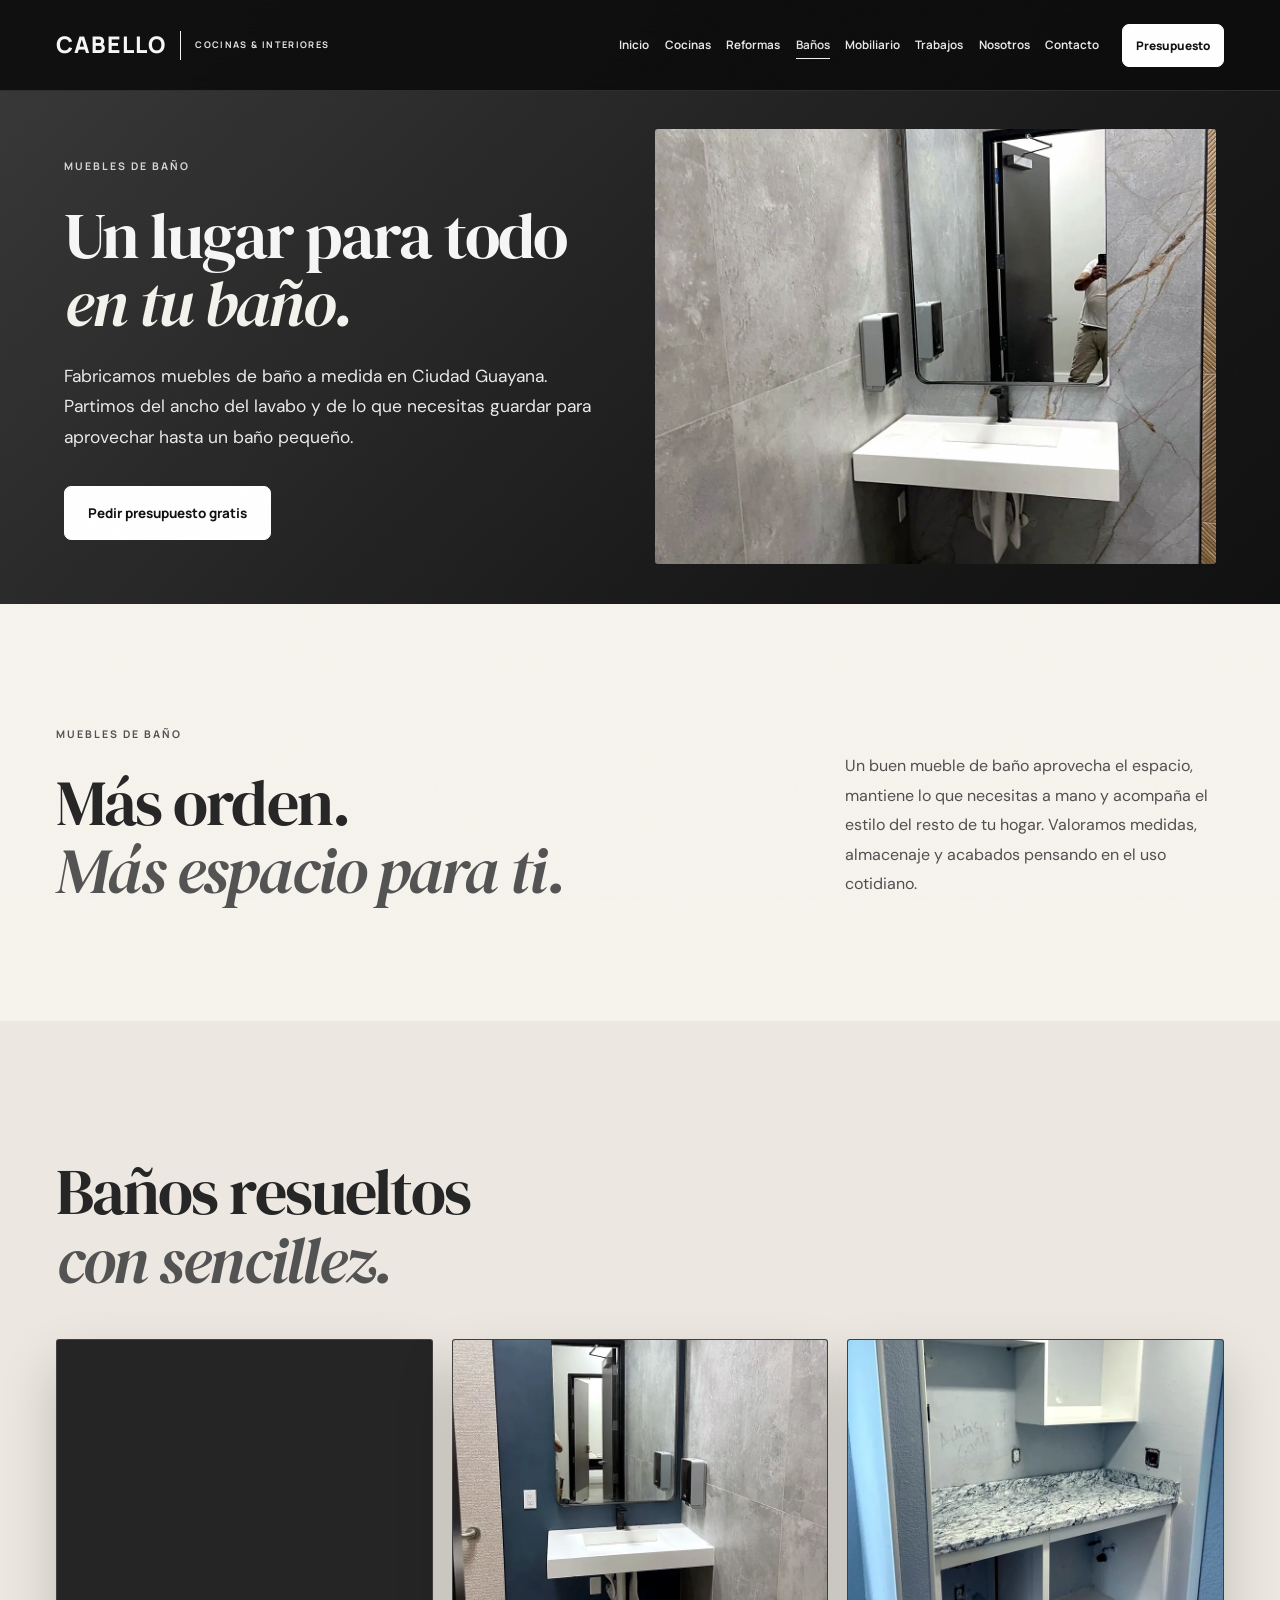
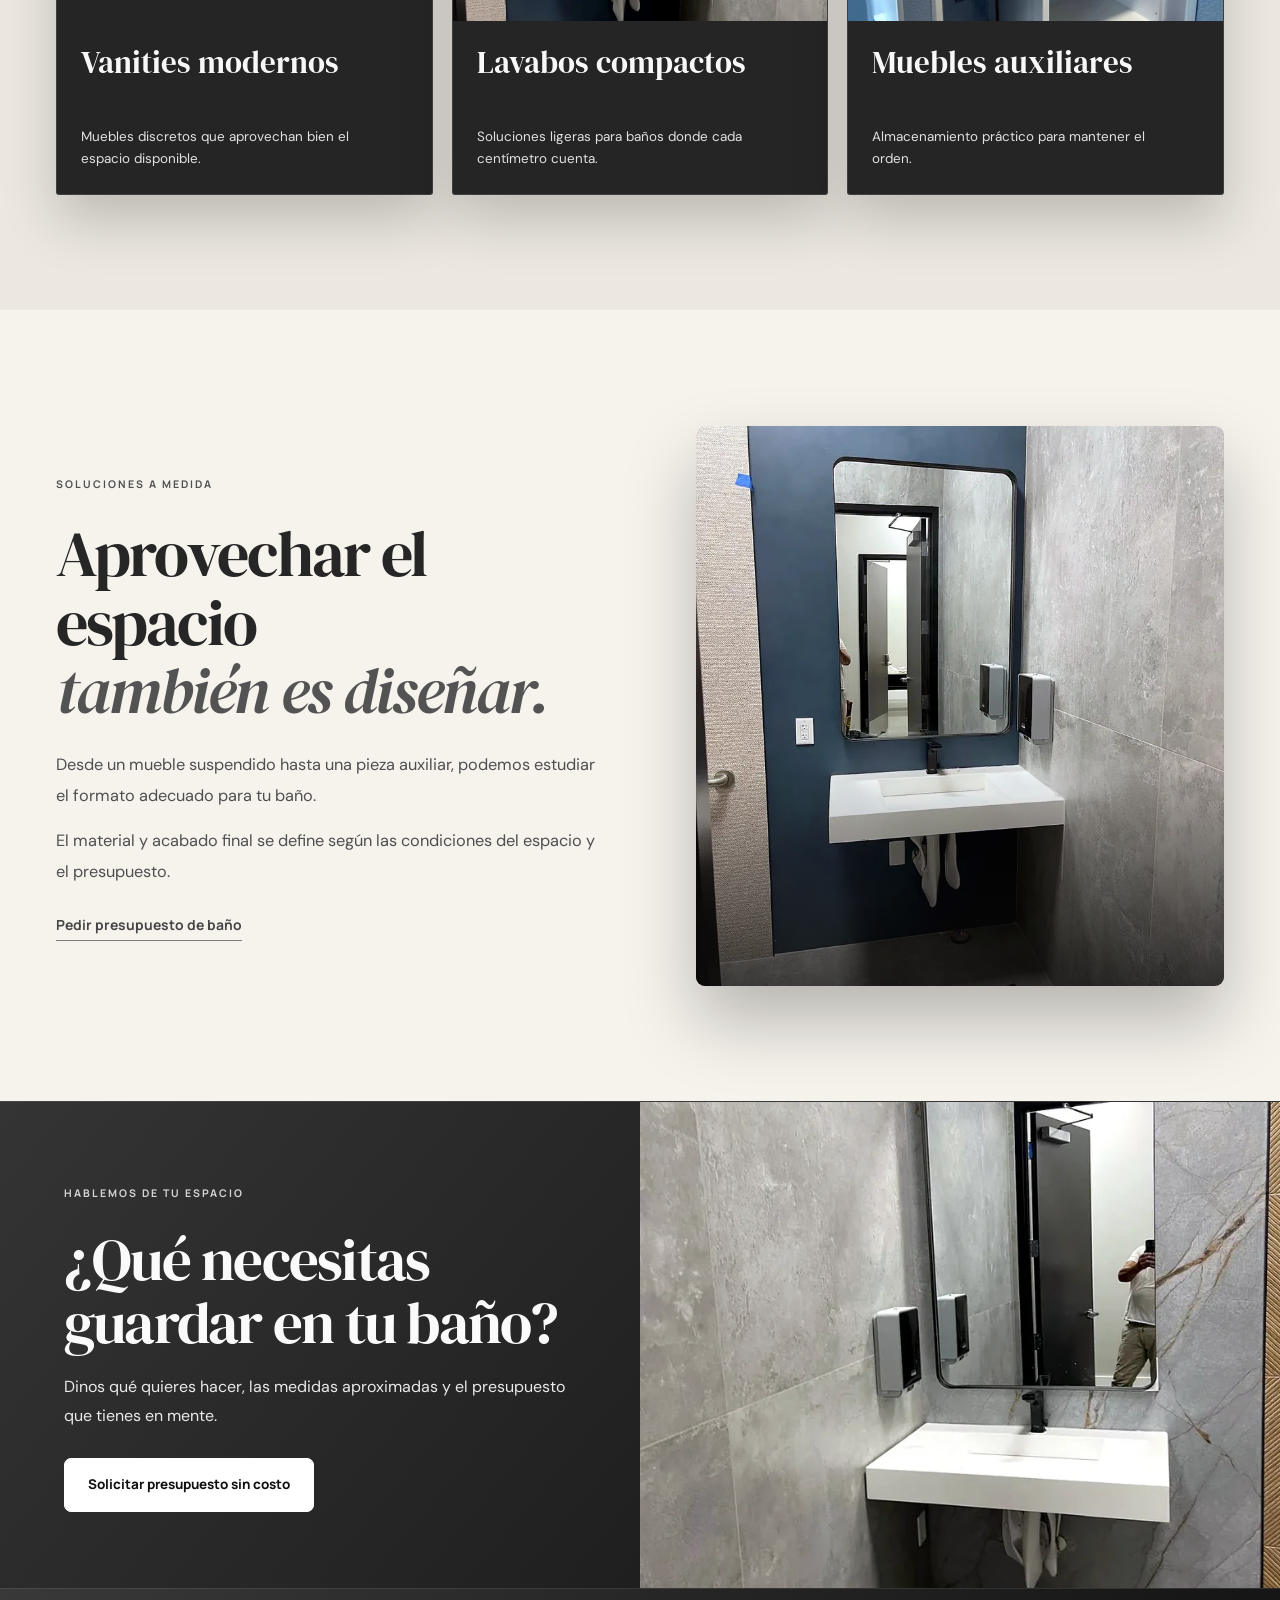
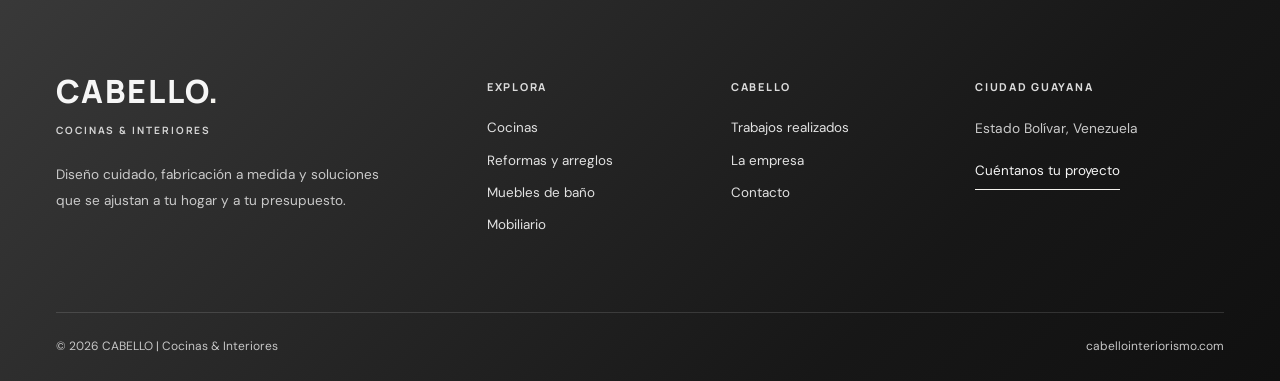
==== commit 25710a4c: "Add files via upload" ====
--- a/banos.html
+++ b/banos.html
@@ -16,7 +16,7 @@
 <link rel="preconnect" href="https://fonts.googleapis.com">
 <link rel="preconnect" href="https://fonts.gstatic.com" crossorigin>
 <link href="https://fonts.googleapis.com/css2?family=DM+Sans:wght@400;500;600;700&amp;family=Manrope:wght@400;500;600;700;800&amp;family=DM+Serif+Display:ital@0;1&amp;display=swap" rel="stylesheet">
-<link rel="stylesheet" href="assets/cabello-v13.css">
+<link rel="stylesheet" href="assets/cabello-v14.css">
 
 </head><body class="interior">
 <a class="skip-link" href="#main-content">Saltar al contenido</a>
@@ -29,12 +29,12 @@
 <section class="hero hero--subpage">
 <div class="hero-photography"><img src="assets/trabajos/banos-vanities/cabello-vanity-moderno-pared-texturizada-01.webp" alt="Mueble de baño junto a una pared con textura" srcset="assets/trabajos/banos-vanities/cabello-vanity-moderno-pared-texturizada-01-780.webp 780w, assets/trabajos/banos-vanities/cabello-vanity-moderno-pared-texturizada-01.webp 1200w" sizes="100vw" loading="eager" decoding="async" fetchpriority="high"><div class="hero-shadow"></div></div>
 <div class="container hero-layout"><div class="hero-main"><span class="overline">Muebles de baño</span><h1>Un lugar para todo <i>en tu baño.</i></h1><p class="hero-description">Fabricamos muebles de baño a medida en Ciudad Guayana. Partimos del ancho del lavabo y de lo que necesitas guardar para aprovechar hasta un baño pequeño.</p><div class="hero-buttons"><a href="contacto.html" class="button button--primary"><span>Pedir presupuesto gratis</span></a></div><div class="hero-footnote"><span class="footnote-line"></span> Diseño, fabricación y trabajos a medida</div></div></div>
-<div class="hero-photo-label">TRABAJO REAL · NEMIHAS CABELLO</div>
+
 </section>
 
 <section class="section section--intro"><div class="container intro-layout"><div><span class="overline">MUEBLES DE BAÑO</span><h2 class="display-heading">Más orden.<br><i>Más espacio para ti.</i></h2></div><div class="intro-aside"><span class="intro-rule"></span><p>Un buen mueble de baño aprovecha el espacio, mantiene lo que necesitas a mano y acompaña el estilo del resto de tu hogar. Valoramos medidas, almacenaje y acabados pensando en el uso cotidiano.</p></div></div></section>
-<section class="section section--services"><div class="container"><div class="section-head"><div><span class="overline">FOTOGRAFÍAS DE TRABAJOS REALES</span><h2 class="display-heading">Baños resueltos<br><i>con sencillez.</i></h2></div></div><div class="project-grid"><a class="project-tile" href="proyectos.html"><div class="project-media"><img src="assets/trabajos/banos-vanities/cabello-vanity-moderno-pared-texturizada-01.webp" alt="Mueble de baño junto a una pared con textura" srcset="assets/trabajos/banos-vanities/cabello-vanity-moderno-pared-texturizada-01-780.webp 780w, assets/trabajos/banos-vanities/cabello-vanity-moderno-pared-texturizada-01.webp 1200w" sizes="(max-width: 767px) 92vw, (max-width: 1199px) 70vw, 54vw" loading="lazy" decoding="async"><div class="photo-vignette"></div></div><div class="project-overlay"><span class="overline">TRABAJOS REALES</span><h3>Vanities modernos</h3><p>Muebles discretos que aprovechan bien el espacio disponible.</p></div></a><a class="project-tile" href="proyectos.html"><div class="project-media"><img src="assets/trabajos/banos-vanities/cabello-lavabo-flotante-moderno-01.webp" alt="Lavabo flotante moderno" srcset="assets/trabajos/banos-vanities/cabello-lavabo-flotante-moderno-01-780.webp 780w, assets/trabajos/banos-vanities/cabello-lavabo-flotante-moderno-01.webp 1200w" sizes="(max-width: 767px) 92vw, (max-width: 1199px) 70vw, 54vw" loading="lazy" decoding="async"><div class="photo-vignette"></div></div><div class="project-overlay"><span class="overline">TRABAJOS REALES</span><h3>Lavabos compactos</h3><p>Soluciones ligeras para baños donde cada centímetro cuenta.</p></div></a><a class="project-tile" href="proyectos.html"><div class="project-media"><img src="assets/trabajos/banos-vanities/cabello-mueble-auxiliar-lavado-encimera-clara-01.webp" alt="Mueble auxiliar lavado encimera clara" srcset="assets/trabajos/banos-vanities/cabello-mueble-auxiliar-lavado-encimera-clara-01-780.webp 780w, assets/trabajos/banos-vanities/cabello-mueble-auxiliar-lavado-encimera-clara-01.webp 1200w" sizes="(max-width: 767px) 92vw, (max-width: 1199px) 70vw, 54vw" loading="lazy" decoding="async"><div class="photo-vignette"></div></div><div class="project-overlay"><span class="overline">TRABAJOS REALES</span><h3>Muebles auxiliares</h3><p>Almacenamiento práctico para mantener el orden.</p></div></a></div></div></section>
-<section class="section feature-section"><div class="container editorial-split editorial-split--reverse"><figure class="feature-image"><img src="assets/trabajos/banos-vanities/cabello-lavabo-flotante-moderno-01.webp" alt="Lavabo flotante moderno" srcset="assets/trabajos/banos-vanities/cabello-lavabo-flotante-moderno-01-780.webp 780w, assets/trabajos/banos-vanities/cabello-lavabo-flotante-moderno-01.webp 1200w" sizes="(max-width: 767px) 92vw, (max-width: 1199px) 70vw, 54vw" loading="lazy" decoding="async"><figcaption><span class="caption-line"></span> TRABAJOS REALES · CABELLO</figcaption></figure><div class="feature-content"><span class="overline">SOLUCIONES A MEDIDA</span><h2 class="display-heading">Aprovechar el espacio<br><i>también es diseñar.</i></h2><p>Desde un mueble suspendido hasta una pieza auxiliar, podemos estudiar el formato adecuado para tu baño.</p><p>El material y acabado final se define según las condiciones del espacio y el presupuesto.</p><a class="inline-link" href="contacto.html">Pedir presupuesto de baño </a></div></div></section><section class="bottom-cta"><div class="bottom-photo"><img src="assets/trabajos/banos-vanities/cabello-vanity-moderno-pared-texturizada-01.webp" alt="Mueble de baño junto a una pared con textura" srcset="assets/trabajos/banos-vanities/cabello-vanity-moderno-pared-texturizada-01-780.webp 780w, assets/trabajos/banos-vanities/cabello-vanity-moderno-pared-texturizada-01.webp 1200w" sizes="(max-width: 767px) 92vw, (max-width: 1199px) 70vw, 54vw" loading="lazy" decoding="async"><div class="bottom-photo-overlay"></div></div><div class="container bottom-cta-inner"><span class="overline">HABLEMOS DE TU ESPACIO</span><h2 class="display-heading">¿Qué necesitas guardar en tu baño?</h2><p>Dinos qué quieres hacer, las medidas aproximadas y el presupuesto que tienes en mente.</p><a href="contacto.html" class="button button--primary"><span>Solicitar presupuesto sin costo</span></a></div></section>
+<section class="section section--services"><div class="container"><div class="section-head"><div><h2 class="display-heading">Baños resueltos<br><i>con sencillez.</i></h2></div></div><div class="project-grid"><a class="project-tile" href="proyectos.html"><div class="project-media"><img src="assets/trabajos/banos-vanities/cabello-vanity-moderno-pared-texturizada-01.webp" alt="Mueble de baño junto a una pared con textura" srcset="assets/trabajos/banos-vanities/cabello-vanity-moderno-pared-texturizada-01-780.webp 780w, assets/trabajos/banos-vanities/cabello-vanity-moderno-pared-texturizada-01.webp 1200w" sizes="(max-width: 767px) 92vw, (max-width: 1199px) 70vw, 54vw" loading="lazy" decoding="async"><div class="photo-vignette"></div></div><div class="project-overlay"><h3>Vanities modernos</h3><p>Muebles discretos que aprovechan bien el espacio disponible.</p></div></a><a class="project-tile" href="proyectos.html"><div class="project-media"><img src="assets/trabajos/banos-vanities/cabello-lavabo-flotante-moderno-01.webp" alt="Lavabo flotante moderno" srcset="assets/trabajos/banos-vanities/cabello-lavabo-flotante-moderno-01-780.webp 780w, assets/trabajos/banos-vanities/cabello-lavabo-flotante-moderno-01.webp 1200w" sizes="(max-width: 767px) 92vw, (max-width: 1199px) 70vw, 54vw" loading="lazy" decoding="async"><div class="photo-vignette"></div></div><div class="project-overlay"><h3>Lavabos compactos</h3><p>Soluciones ligeras para baños donde cada centímetro cuenta.</p></div></a><a class="project-tile" href="proyectos.html"><div class="project-media"><img src="assets/trabajos/banos-vanities/cabello-mueble-auxiliar-lavado-encimera-clara-01.webp" alt="Mueble auxiliar lavado encimera clara" srcset="assets/trabajos/banos-vanities/cabello-mueble-auxiliar-lavado-encimera-clara-01-780.webp 780w, assets/trabajos/banos-vanities/cabello-mueble-auxiliar-lavado-encimera-clara-01.webp 1200w" sizes="(max-width: 767px) 92vw, (max-width: 1199px) 70vw, 54vw" loading="lazy" decoding="async"><div class="photo-vignette"></div></div><div class="project-overlay"><h3>Muebles auxiliares</h3><p>Almacenamiento práctico para mantener el orden.</p></div></a></div></div></section>
+<section class="section feature-section"><div class="container editorial-split editorial-split--reverse"><figure class="feature-image"><img src="assets/trabajos/banos-vanities/cabello-lavabo-flotante-moderno-01.webp" alt="Lavabo flotante moderno" srcset="assets/trabajos/banos-vanities/cabello-lavabo-flotante-moderno-01-780.webp 780w, assets/trabajos/banos-vanities/cabello-lavabo-flotante-moderno-01.webp 1200w" sizes="(max-width: 767px) 92vw, (max-width: 1199px) 70vw, 54vw" loading="lazy" decoding="async"></figure><div class="feature-content"><span class="overline">SOLUCIONES A MEDIDA</span><h2 class="display-heading">Aprovechar el espacio<br><i>también es diseñar.</i></h2><p>Desde un mueble suspendido hasta una pieza auxiliar, podemos estudiar el formato adecuado para tu baño.</p><p>El material y acabado final se define según las condiciones del espacio y el presupuesto.</p><a class="inline-link" href="contacto.html">Pedir presupuesto de baño </a></div></div></section><section class="bottom-cta"><div class="bottom-photo"><img src="assets/trabajos/banos-vanities/cabello-vanity-moderno-pared-texturizada-01.webp" alt="Mueble de baño junto a una pared con textura" srcset="assets/trabajos/banos-vanities/cabello-vanity-moderno-pared-texturizada-01-780.webp 780w, assets/trabajos/banos-vanities/cabello-vanity-moderno-pared-texturizada-01.webp 1200w" sizes="(max-width: 767px) 92vw, (max-width: 1199px) 70vw, 54vw" loading="lazy" decoding="async"><div class="bottom-photo-overlay"></div></div><div class="container bottom-cta-inner"><span class="overline">HABLEMOS DE TU ESPACIO</span><h2 class="display-heading">¿Qué necesitas guardar en tu baño?</h2><p>Dinos qué quieres hacer, las medidas aproximadas y el presupuesto que tienes en mente.</p><a href="contacto.html" class="button button--primary"><span>Solicitar presupuesto sin costo</span></a></div></section>
 </main>
 <footer class="footer"><div class="container"><div class="footer-main"><div class="footer-about"><a href="index.html" class="footer-logo">CABELLO<span>.</span></a><div class="footer-descriptor">COCINAS &amp; INTERIORES</div><p>Diseño cuidado, fabricación a medida y soluciones que se ajustan a tu hogar y a tu presupuesto.</p></div><div><h3>Explora</h3><a href="cocinas.html">Cocinas</a><a href="reformas.html">Reformas y arreglos</a><a href="banos.html">Muebles de baño</a><a href="mobiliario.html">Mobiliario</a></div><div><h3>CABELLO</h3><a href="proyectos.html">Trabajos realizados</a><a href="nosotros.html">La empresa</a><a href="contacto.html">Contacto</a></div><div class="footer-last"><h3>Ciudad Guayana</h3><p>Estado Bolívar, Venezuela</p><a href="contacto.html" class="footer-contact">Cuéntanos tu proyecto</a></div></div><div class="footer-legal"><span>© 2026 CABELLO | Cocinas &amp; Interiores</span><span>cabellointeriorismo.com</span></div></div></footer>
 
--- a/assets/cabello-v14.css
+++ b/assets/cabello-v14.css
@@ -0,0 +1,111 @@
+/* CABELLO | Cocinas & Interiores — Dark Editorial V11 */
+:root{--dark:#151515;--graphite:#222222;--light:#f6f6f6;--muted:#bfbfbf;--turquoise:#b8b8b8;--line:rgba(255,255,255,.13);--serif:'DM Serif Display',Georgia,serif;--sans:'DM Sans',Arial,sans-serif;--brand:'Manrope',Arial,sans-serif;--max:1320px}
+*,*::before,*::after{box-sizing:border-box}html{scroll-behavior:smooth;scroll-padding-top:90px}body{margin:0;background:var(--dark);color:var(--light);font:400 16px/1.65 var(--sans);-webkit-font-smoothing:antialiased;min-width:320px}body::before{content:"";pointer-events:none;position:fixed;inset:0;z-index:100;opacity:.02;background-image:url("data:image/svg+xml,%3Csvg xmlns='http://www.w3.org/2000/svg' width='180' height='180'%3E%3Cfilter id='n'%3E%3CfeTurbulence type='fractalNoise' baseFrequency='.69' numOctaves='2' stitchTiles='stitch'/%3E%3C/filter%3E%3Crect width='100%25' height='100%25' filter='url(%23n)'/%3E%3C/svg%3E")}body.menu-open{overflow:hidden}a{color:inherit;text-decoration:none}button,input,textarea,select{font:inherit}button{cursor:pointer}h1,h2,h3,p,figure{margin:0}img{display:block;width:100%;max-width:100%;height:auto}p{color:var(--muted)}.container{max-width:var(--max);width:calc(100% - 112px);margin-inline:auto}h1,.display-heading{font-family:var(--serif);font-weight:400;line-height:1.07;letter-spacing:-.03em}.display-heading{font-size:clamp(2.7rem,5vw,5.3rem)}h1 i,.display-heading i{font-weight:400;color:#e7e7e7}.overline{display:inline-flex;gap:13px;align-items:center;letter-spacing:.19em;text-transform:uppercase;color:#d7d7d7;font:700 .66rem/1.4 var(--brand)}.overline::before{content:"";width:28px;height:1px;background:var(--turquoise);flex:none}.skip-link{position:fixed;z-index:200;left:12px;top:-100px;padding:12px;background:var(--turquoise);color:#1f1f1f}.skip-link:focus{top:12px}:focus-visible{outline:3px solid var(--turquoise);outline-offset:3px}[hidden]{display:none!important}
+/* Buttons and links */
+.button{display:inline-flex;justify-content:center;align-items:center;gap:23px;min-height:54px;padding:14px 23px;border-radius:7px;font:750 .84rem/1.4 var(--brand);border:1px solid var(--turquoise);transition:transform .2s,background .2s,box-shadow .2s}.button--primary{background:var(--turquoise);color:#202020}.button--outline{color:#ffffff;background:rgba(17,17,17,.28);border-color:rgba(255,255,255,.47);backdrop-filter:blur(9px)}.button:hover{transform:translateY(-2px)}.button--primary:hover{background:#dadada;box-shadow:0 15px 35px rgba(184,184,184,.16)}.button--outline:hover{border-color:var(--turquoise);background:rgba(255,255,255,.12)}.button-arrow{font-size:1.15rem;font-weight:400}.inline-link{display:inline-flex;align-items:center;gap:19px;padding-bottom:6px;border-bottom:1px solid var(--turquoise);font:700 .87rem var(--brand)}.inline-link:hover{color:#dfdfdf}.inline-link span{color:var(--turquoise);font-size:1.18rem}
+/* Header variants: one visible at a time */
+.site-header{position:absolute;top:0;left:0;right:0;z-index:70;background:rgba(14,14,14,.7);border-bottom:1px solid var(--line);backdrop-filter:blur(20px);-webkit-backdrop-filter:blur(20px)}.header-layout{height:90px;display:flex;align-items:center;gap:23px}.brand{display:flex;align-items:center;gap:14px;min-width:0;flex-shrink:0;white-space:nowrap}.brand-main{font:800 1.43rem/1 var(--brand);letter-spacing:.045em}.brand-divider{width:1px;height:29px;background:var(--turquoise)}.brand-sub{font:700 .57rem/1.4 var(--brand);letter-spacing:.15em;color:#e6e6e6}.brand-sub em{color:var(--turquoise);font-style:normal}.nav-desktop{display:flex;gap:clamp(10px,1.2vw,21px);align-items:center;margin-left:auto}.nav-desktop a{font:650 .73rem var(--brand);white-space:nowrap;position:relative;padding-block:11px;color:#e9e9e9}.nav-desktop a:after{content:"";position:absolute;bottom:5px;left:0;right:100%;height:1px;background:var(--turquoise);transition:right .2s}.nav-desktop a.is-current:after,.nav-desktop a:hover:after{right:0}.nav-desktop a.is-current{color:#e0e0e0}.head-cta{border:1px solid var(--turquoise);border-radius:7px;background:var(--turquoise);color:#1e1e1e;padding:12px 13px;font:800 .74rem var(--brand);white-space:nowrap}.head-cta span{margin-left:7px}.header-tablet,.header-mobile{display:none}.menu-toggle{height:46px;width:46px;display:flex;align-items:center;justify-content:center;flex-direction:column;gap:5px;border:1px solid rgba(255,255,255,.22);background:rgba(255,255,255,.055);border-radius:7px}.menu-toggle span{display:block;width:22px;height:2px;background:#ffffff;transition:transform .2s,opacity .2s}.menu-toggle[aria-expanded="true"] span:first-child{transform:translateY(7px) rotate(45deg)}.menu-toggle[aria-expanded="true"] span:nth-child(2){opacity:0}.menu-toggle[aria-expanded="true"] span:last-child{transform:translateY(-7px) rotate(-45deg)}.dropdown{position:absolute;top:100%;left:0;right:0;padding:19px max(5%,23px) 25px;background:rgba(22,22,22,.98);border-bottom:1px solid var(--line);box-shadow:0 32px 60px rgba(0,0,0,.46);max-height:calc(100svh - 72px);overflow:auto}.dropdown>a{display:block;padding:12px 5px;border-bottom:1px solid var(--line);font:650 .95rem var(--brand)}.dropdown>a.is-current{color:var(--turquoise)}.dropdown>a.dropdown-cta{margin-top:14px;background:var(--turquoise);text-align:center;border-radius:5px;color:#202020}
+/* Hero with photographs of completed work; no AI images */
+.hero{position:relative;isolation:isolate;display:flex;align-items:center;overflow:hidden;background:#2a2a2a;min-height:750px;height:min(93svh,980px)}.hero--subpage{min-height:650px;height:min(80svh,840px)}.hero-photography,.hero-shadow{position:absolute;inset:0}.hero-photography{z-index:-2}.hero-photography img{height:100%;width:100%;object-fit:cover;object-position:75% center;filter:saturate(.94)}.hero-shadow{background:linear-gradient(90deg,#0f0f0f 0%,rgba(15,15,15,.96) 26%,rgba(15,15,15,.78) 44%,rgba(15,15,15,.19) 90%),linear-gradient(0deg,rgba(12,12,12,.7),transparent 36%,rgba(12,12,12,.3) 100%)}.hero-layout{z-index:1;position:relative;padding-block:155px 120px}.hero-main{max-width:720px;width:63%}.hero h1{font-size:clamp(4rem,6.6vw,7.2rem);margin:24px 0 24px}.hero--subpage h1{font-size:clamp(3.8rem,6vw,6.4rem)}.hero-description{max-width:560px;font-size:1.09rem;line-height:1.75;color:#eaeaea}.hero-buttons{display:flex;flex-wrap:wrap;gap:12px;margin-top:34px}.hero-footnote{display:flex;align-items:center;gap:16px;margin-top:61px;color:#cdcdcd;font:650 .62rem/1.5 var(--brand);letter-spacing:.15em;text-transform:uppercase}.footnote-line{width:50px;height:1px;background:var(--turquoise)}.hero-photo-label{position:absolute;right:5%;bottom:33px;border-left:2px solid var(--turquoise);padding-left:13px;color:#ebebeb;text-shadow:0 1px 10px #000000;font:700 .65rem var(--brand);letter-spacing:.17em}
+/* Sections, layered backgrounds */
+.section{padding:clamp(80px,9vw,148px) 0;position:relative}.section--intro{background:linear-gradient(140deg,#272727,#161616 65%,#252525)}.section--services{background:radial-gradient(ellipse at 75% 9%,#373737,#1e1e1e 45%,#161616 98%)}.section--portfolio{background:linear-gradient(145deg,#242424,#151515 65%,#2b2b2b)}.section--process{background:linear-gradient(140deg,#1b1b1b,#303030,#1b1b1b)}.feature-section{background:linear-gradient(125deg,#161616,#2a2a2a 58%,#191919)}.section--narrow{background:#1c1c1c}.section--gallery{background:linear-gradient(130deg,#222222,#151515 67%)}.section--contact{background:radial-gradient(ellipse at 84% 18%,#323232,#161616 70%)}.section-head{display:flex;align-items:end;justify-content:space-between;gap:50px;margin-bottom:44px}.section-head h2{margin-top:22px}.section-head>p{max-width:390px;font-size:.97rem;line-height:1.8}.section-head .inline-link{flex-shrink:0}
+.trust-strip{background:linear-gradient(100deg,#232323,#323232,#212121);border-block:1px solid var(--line)}.trust-grid{display:grid;grid-template-columns:repeat(3,minmax(0,1fr))}.trust-grid>div{display:flex;gap:16px;align-items:center;padding:28px 25px;border-right:1px solid var(--line)}.trust-grid>div:first-child{padding-left:0}.trust-grid>div:last-child{border:0}.trust-index{font:400 1.25rem var(--serif);color:var(--turquoise)}.trust-grid strong{display:block;font:750 .91rem var(--brand)}.trust-grid p{font-size:.8rem;margin-top:4px}
+.intro-layout{display:grid;grid-template-columns:1.45fr .8fr;gap:clamp(45px,8vw,155px);align-items:end}.intro-layout h2{margin-top:23px}.intro-aside{padding-bottom:7px}.intro-rule{display:block;width:70px;height:1px;background:var(--turquoise);margin-bottom:24px}.intro-aside p{line-height:1.85;font-size:1rem}.intro-aside p+p{margin-top:16px}.intro-aside .inline-link{margin-top:22px}
+/* Full bleed photo cards */
+.project-grid{display:grid;grid-template-columns:repeat(3,minmax(0,1fr));gap:19px}.project-tile{position:relative;display:block;min-height:490px;overflow:hidden;border-radius:9px;background:#323232;isolation:isolate;box-shadow:0 26px 55px rgba(0,0,0,.2);border:1px solid rgba(255,255,255,.12);transition:transform .3s,border-color .3s}.project-tile:hover{transform:translateY(-5px);border-color:var(--turquoise)}.project-media,.photo-vignette{position:absolute;inset:0}.project-media{z-index:-2}.project-media img{width:100%;height:100%;object-fit:cover;transition:transform .5s}.project-tile:hover .project-media img{transform:scale(1.04)}.photo-vignette{background:linear-gradient(0deg,rgba(9,9,9,.96),rgba(9,9,9,.45) 42%,transparent 80%)}.project-overlay{position:absolute;left:27px;right:27px;bottom:25px;z-index:1}.project-overlay .overline{font-size:.58rem}.project-overlay .overline:before{width:17px}.project-overlay h3{font:400 clamp(1.6rem,2vw,2.4rem)/1.15 var(--serif);margin:13px 0 7px}.project-overlay p{font-size:.84rem;line-height:1.65;color:#e2e2e2;padding-right:25px}.tile-arrow{position:absolute;right:0;bottom:0;color:var(--turquoise);font-size:1.32rem}
+/* Editorial splits */
+.editorial-split{display:grid;grid-template-columns:1.02fr .98fr;gap:clamp(55px,7vw,130px);align-items:center}.editorial-split--reverse .feature-image{order:2}.editorial-split--reverse .feature-content{order:1}.feature-image{min-height:560px;position:relative;overflow:hidden;border-radius:9px;box-shadow:0 35px 70px rgba(0,0,0,.26)}.feature-image img{position:absolute;inset:0;width:100%;height:100%;object-fit:cover}.feature-image:after{content:"";position:absolute;inset:0;background:linear-gradient(0deg,rgba(10,10,10,.73),transparent 40%)}.feature-image figcaption{position:absolute;bottom:24px;left:25px;z-index:1;letter-spacing:.12em;font:700 .67rem var(--brand)}.caption-line{display:inline-block;width:22px;height:1px;background:var(--turquoise);vertical-align:middle;margin-right:10px}.feature-content h2{margin:24px 0}.feature-content p{font-size:1.02rem;line-height:1.9}.feature-content p+p{margin-top:15px}.feature-content .inline-link{margin-top:27px}
+/* Portfolio collage */
+.portfolio-mosaic{display:grid;grid-template-columns:1.6fr 1fr 1fr;grid-template-rows:repeat(2,230px);gap:15px}.mosaic-item{position:relative;overflow:hidden;border-radius:9px;background:#2d2d2d}.mosaic-item--wide{grid-row:span 2}.mosaic-item img{width:100%;height:100%;object-fit:cover;transition:transform .4s}.mosaic-item:hover img{transform:scale(1.035)}.mosaic-item:after{content:"";position:absolute;inset:0;background:linear-gradient(0deg,rgba(9,9,9,.78),transparent 52%)}.mosaic-item>span{display:flex;justify-content:space-between;position:absolute;bottom:21px;left:21px;right:21px;z-index:1;font:700 .77rem var(--brand)}.mosaic-item b{color:var(--turquoise)}.portfolio-bottom{display:flex;align-items:center;justify-content:space-between;gap:18px;margin-top:27px}.portfolio-bottom>span{font:700 .65rem var(--brand);letter-spacing:.17em;color:#afafaf}
+/* Process and repair / informational grids */
+.steps{display:grid;grid-template-columns:repeat(4,minmax(0,1fr));gap:26px}.step{padding-top:22px;border-top:1px solid var(--line)}.step-num{font:400 2.65rem var(--serif);color:var(--turquoise)}.step-line{height:1px;width:34px;background:var(--turquoise);margin:25px 0}.step h3{font:400 1.5rem var(--serif);margin-bottom:10px}.step p{font-size:.84rem;line-height:1.8}.info-columns{display:grid;grid-template-columns:repeat(3,1fr);gap:19px}.repair-grid{display:grid;grid-template-columns:repeat(2,1fr);gap:19px}.info-columns article,.repair-grid article{min-height:235px;padding:35px;border:1px solid var(--line);border-radius:9px;background:linear-gradient(145deg,rgba(255,255,255,.058),rgba(255,255,255,.012));box-shadow:0 20px 45px rgba(0,0,0,.08)}.info-columns article>span,.repair-num{display:block;color:var(--turquoise);font:700 .72rem var(--brand);margin-bottom:30px;letter-spacing:.14em}.info-columns h3,.repair-grid h3{font:400 1.62rem var(--serif);margin-bottom:11px}.info-columns p,.repair-grid p{font-size:.9rem;line-height:1.78}.note-panel{padding:60px;border-radius:10px;border:1px solid rgba(184,184,184,.25);background:linear-gradient(130deg,#2e2e2e,#1b1b1b)}.note-panel h2{margin:21px 0}.note-panel p{max-width:680px;line-height:1.8}.note-panel .button{margin-top:24px}
+/* Real photograph in final CTA; footer below has no photo */
+.bottom-cta{position:relative;min-height:590px;display:flex;align-items:center;isolation:isolate;background:#262626;overflow:hidden;border-top:1px solid var(--line)}.bottom-photo,.bottom-photo-overlay{position:absolute;inset:0}.bottom-photo{z-index:-2}.bottom-photo img{width:100%;height:100%;object-fit:cover;object-position:72% 50%}.bottom-photo-overlay{z-index:-1;background:linear-gradient(90deg,rgba(13,13,13,.98),rgba(13,13,13,.87) 38%,rgba(13,13,13,.23) 90%),linear-gradient(0deg,rgba(13,13,13,.55),transparent 60%)}.bottom-cta-inner{padding-block:100px}.bottom-cta h2{margin:23px 0 19px}.bottom-cta p{max-width:600px;color:#eaeaea;line-height:1.8}.bottom-cta .button{margin-top:27px}
+.footer{background:radial-gradient(ellipse at 80% 15%,#2e2e2e,#151515 68%);padding-top:80px;border-top:1px solid var(--line)}.footer-main{display:grid;grid-template-columns:1.55fr .8fr .8fr 1fr;gap:45px;padding-bottom:66px}.footer-logo{font:800 2rem var(--brand);letter-spacing:.06em}.footer-logo span{color:var(--turquoise)}.footer-descriptor{font:700 .63rem var(--brand);letter-spacing:.19em;color:#d5d5d5;margin:10px 0 25px}.footer-about p{font-size:.85rem;line-height:1.86;max-width:340px}.footer h3{font:750 .68rem var(--brand);letter-spacing:.16em;color:#dbdbdb;text-transform:uppercase;margin:10px 0 23px}.footer-main a:not(.footer-logo):not(.footer-contact){display:block;margin:10px 0;font-size:.84rem;color:#e2e2e2}.footer-main a:hover{color:var(--turquoise)}.footer-main .footer-last p{font-size:.86rem}.footer-contact{display:inline-block;margin-top:20px;border-bottom:1px solid var(--turquoise);font-size:.84rem;padding-bottom:7px}.footer-legal{border-top:1px solid var(--line);display:flex;justify-content:space-between;gap:15px;padding:24px 0;color:#b1b1b1;font-size:.75rem}
+/* Gallery */
+.gallery-controls{display:flex;gap:9px;flex-wrap:wrap;margin-bottom:27px}.filter{padding:11px 18px;border:1px solid var(--line);border-radius:60px;background:rgba(255,255,255,.04);color:white;font:700 .76rem var(--brand)}.filter.is-active,.filter:hover{border-color:var(--turquoise);color:#e1e1e1}.filter span{color:var(--turquoise);margin-left:6px}.gallery-grid{display:grid;grid-template-columns:repeat(4,minmax(0,1fr));gap:13px}.gallery-card{padding:0;border:1px solid var(--line);border-radius:8px;overflow:hidden;text-align:left;background:#2e2e2e;color:white;min-width:0}.gallery-photo{height:250px;overflow:hidden}.gallery-photo img{width:100%;height:100%;object-fit:cover;transition:transform .35s}.gallery-card:hover img{transform:scale(1.04)}.gallery-card-label{display:flex;align-items:center;justify-content:space-between;gap:10px;padding:14px;font:700 .75rem var(--brand)}.gallery-card-label span{color:var(--turquoise)}.gallery-hint{font-size:.78rem;margin-top:22px}.lightbox{padding:20px;width:min(94vw,1080px);max-height:94vh;overflow:auto;background:#191919;color:white;border:1px solid var(--line);border-radius:9px;box-shadow:0 30px 100px #0009}.lightbox::backdrop{background:rgba(0,0,0,.85);backdrop-filter:blur(5px)}.lightbox img{max-height:77vh;object-fit:contain}.lightbox-close{float:right;margin-bottom:12px;padding:8px 14px;border:1px solid var(--line);background:#303030;color:white;border-radius:5px}.lightbox-caption{font-size:.83rem;margin-top:12px}
+/* Contact mock-up: explicit no-send */
+.contact-layout{display:grid;grid-template-columns:.84fr 1fr;gap:clamp(50px,8vw,130px)}.contact-side h2{margin:24px 0}.contact-side>p{line-height:1.85}.contact-side figure{height:295px;margin:34px 0 20px;overflow:hidden;border-radius:8px}.contact-side figure img{height:100%;object-fit:cover}.contact-note{font-size:.8rem;color:#b3b3b3}.form-panel{padding:38px;border-radius:10px;border:1px solid var(--line);background:linear-gradient(150deg,rgba(255,255,255,.072),rgba(255,255,255,.018));box-shadow:0 24px 60px #0002}.form-topline{display:flex;justify-content:space-between;gap:12px;font:700 .64rem var(--brand);letter-spacing:.14em;color:#d9d9d9;margin-bottom:32px}.form-row{margin-bottom:19px}.form-row label{display:block;margin-bottom:7px;font:700 .77rem var(--brand);color:#f3f3f3}.form-row label span{color:var(--turquoise)}.form-row input,.form-row select,.form-row textarea{display:block;width:100%;min-height:53px;padding:14px;border:1px solid rgba(255,255,255,.19);border-radius:5px;background:#191919;color:#ffffff;outline:0}.form-row select option{background:#191919}.form-row input::placeholder,.form-row textarea::placeholder{color:#989898}.form-row :is(input,textarea,select):focus{border-color:var(--turquoise)}.form-row textarea{resize:vertical}.form-two{display:grid;grid-template-columns:1fr 1fr;gap:15px}.button--wide{width:100%}.form-feedback{margin-top:16px;color:#dcdcdc;font-size:.84rem}.form-disclaimer{margin-top:17px;font-size:.77rem;line-height:1.75}
+/* Tablet */
+@media(max-width:1279px){.header-desktop{display:none}.header-tablet{display:block}.header-tablet .header-layout{height:80px}.header-tablet .menu-toggle{margin-left:auto}.container{width:calc(100% - 80px)}.section{padding:96px 0}.hero-main{width:75%}.hero h1{font-size:clamp(3.9rem,7.5vw,6.4rem)}.project-grid{gap:13px}.project-tile{min-height:425px}.editorial-split{gap:55px}.feature-image{min-height:470px}.gallery-grid{grid-template-columns:repeat(3,1fr)}.footer-main{gap:25px}}
+/* Mobile */
+@media(max-width:767px){html{scroll-padding-top:75px}.header-tablet{display:none}.header-mobile{display:block}.header-mobile .header-layout{height:72px;gap:11px}.header-mobile .brand{gap:10px}.header-mobile .brand-main{font-size:1.12rem}.header-mobile .brand-divider{height:24px}.header-mobile .brand-sub{font-size:.48rem;letter-spacing:.07em;max-width:103px;white-space:normal}.header-mobile .menu-toggle{margin-left:auto;flex:0 0 44px;width:44px;height:44px}.container{width:calc(100% - 38px)}.hero,.hero--subpage{min-height:680px;height:auto;align-items:flex-end}.hero--home{min-height:740px}.hero-photography img{object-position:67% 38%}.hero-shadow{background:linear-gradient(0deg,rgba(13,13,13,.99),rgba(13,13,13,.92) 30%,rgba(13,13,13,.58) 62%,rgba(13,13,13,.22)),linear-gradient(90deg,rgba(13,13,13,.53),transparent)}.hero-layout{padding-top:220px;padding-bottom:100px}.hero-main{width:100%}.hero h1,.hero--subpage h1{font-size:clamp(2.85rem,11.5vw,4.9rem);margin:19px 0}.hero-description{font-size:.96rem;line-height:1.71}.hero-buttons{flex-direction:column;align-items:stretch;margin-top:25px}.hero-buttons .button{justify-content:space-between;white-space:normal}.hero-footnote{font-size:.58rem;margin-top:27px}.footnote-line{width:25px}.hero-photo-label{right:19px;bottom:17px;font-size:.52rem}.section{padding:75px 0}.display-heading{font-size:clamp(2.6rem,10.2vw,4.3rem)}.section-head{display:block;margin-bottom:28px}.section-head h2{margin-top:18px}.section-head>p,.section-head>.inline-link{margin-top:22px;display:block}.trust-grid{grid-template-columns:1fr}.trust-grid>div,.trust-grid>div:first-child{padding:17px 0;border:0;border-bottom:1px solid var(--line)}.trust-grid>div:last-child{border:0}.trust-index{width:30px}.intro-layout{grid-template-columns:1fr;gap:30px}.intro-aside p{font-size:.96rem}.project-grid{grid-template-columns:1fr;gap:18px}.project-tile{min-height:470px}.project-overlay{bottom:24px;left:23px;right:23px}.project-overlay h3{font-size:2rem}.editorial-split{grid-template-columns:1fr;gap:36px}.editorial-split--reverse .feature-image,.editorial-split--reverse .feature-content{order:initial}.feature-image{min-height:350px}.feature-content h2{margin:18px 0}.feature-content p{font-size:.96rem}.portfolio-mosaic{grid-template-columns:1fr 1fr;grid-template-rows:repeat(3,175px);gap:10px}.mosaic-item--wide{grid-column:span 2;grid-row:span 1}.mosaic-item>span{bottom:12px;left:12px;right:12px;font-size:.7rem}.portfolio-bottom{display:block}.portfolio-bottom .inline-link{margin-top:17px}.steps{grid-template-columns:1fr 1fr;gap:28px 17px}.step-num{font-size:2.3rem}.step-line{margin:18px 0}.step h3{font-size:1.3rem}.step p{font-size:.81rem}.info-columns,.repair-grid{grid-template-columns:1fr}.info-columns article,.repair-grid article{min-height:0;padding:28px}.note-panel{padding:32px 25px}.bottom-cta{min-height:570px}.bottom-photo img{object-position:65% center}.bottom-photo-overlay{background:linear-gradient(0deg,rgba(13,13,13,.97),rgba(13,13,13,.84) 60%,rgba(13,13,13,.37))}.bottom-cta-inner{padding:80px 0}.bottom-cta h2{margin:18px 0}.footer{padding-top:60px}.footer-main{grid-template-columns:1fr 1fr;gap:35px 18px;padding-bottom:42px}.footer-about,.footer-last{grid-column:span 2}.footer-legal{display:block}.footer-legal span{display:block;margin:7px 0}.gallery-grid{grid-template-columns:repeat(2,minmax(0,1fr));gap:9px}.gallery-photo{height:175px}.gallery-card-label{font-size:.68rem;padding:11px}.contact-layout{grid-template-columns:1fr;gap:37px}.contact-side figure{height:275px}.form-panel{padding:26px 21px}.form-two{grid-template-columns:1fr;gap:0}}
+@media(max-width:420px){.brand-sub{font-size:.45rem!important}.overline{font-size:.62rem;letter-spacing:.1em}.hero h1,.hero--subpage h1{font-size:clamp(2.65rem,11.5vw,3.8rem)}.hero-description{font-size:.92rem}.project-tile{min-height:405px}.portfolio-mosaic{grid-template-rows:repeat(3,145px)}.gallery-photo{height:155px}}
+@media(max-width:360px){.container{width:calc(100% - 28px)}.header-mobile .brand-main{font-size:1.04rem}.header-mobile .brand-sub{max-width:86px;font-size:.43rem!important}.hero h1,.hero--subpage h1{font-size:2.65rem}.gallery-grid{grid-template-columns:1fr}.gallery-photo{height:255px}}
+@media(prefers-reduced-motion:reduce){html{scroll-behavior:auto}*,*::before,*::after{transition:none!important;animation:none!important}}
+
+/* Interior pages: a photographic spread, with the caption below the image. */
+.interior .hero--subpage{display:grid;grid-template-columns:minmax(0,1fr) minmax(0,1.04fr);grid-template-rows:1fr auto;align-items:center;gap:0 clamp(28px,4vw,76px);padding:clamp(110px,10vw,160px) max(5vw,calc((100vw - 1320px)/2)) 40px;background:radial-gradient(ellipse at top left,#313131,transparent 65%),#171717;height:auto;min-height:0}
+.interior .hero-photography{position:relative;inset:auto;grid-area:1/2;z-index:0;width:100%;height:clamp(340px,34vw,550px);border-radius:3px;overflow:hidden}
+.interior .hero-photography img{object-position:center}
+.interior .hero-shadow,.interior .hero-footnote{display:none}
+.interior .hero-layout{grid-area:1/1;width:100%;padding:24px 0}
+.interior .hero-main{width:100%}
+.interior .hero h1{font-size:clamp(3rem,5.1vw,5.9rem);line-height:1.03}
+.interior .hero h1 i{display:block;color:var(--turquoise)}
+.interior .hero-photo-label{grid-area:2/2;position:static;justify-self:start;margin-top:14px;font-size:.58rem}
+.interior .project-tile{display:flex;flex-direction:column;min-height:0;border-radius:3px;background:#222222}
+.interior .project-media{position:relative;inset:auto;z-index:0;aspect-ratio:4/3}
+.interior .project-overlay{position:relative;inset:auto;padding:26px 48px 28px 24px}
+.interior .project-overlay .overline,.interior .photo-vignette{display:none}
+.interior .project-overlay h3{font-size:clamp(1.65rem,2.4vw,2.6rem)}
+.interior .project-overlay .tile-arrow{position:absolute;right:14px;top:24px}
+.interior .bottom-cta{min-height:380px}
+
+.dropdown{max-height:calc(100dvh - 68px);overflow:auto}
+[hidden]{display:none!important}
+@media(max-width:1279px){.footer-desktop{display:none}.footer-tablet{display:block}.footer-tablet .footer-main{grid-template-columns:1.4fr 1fr;gap:32px}.footer-tablet .footer-last{grid-column:auto}}
+@media(max-width:767px){.footer-tablet{display:none}.footer-mobile{display:block}.footer-mobile .footer-main{display:grid;grid-template-columns:1fr;gap:18px}.footer-mobile .footer-main>*{grid-column:auto}.footer-mobile details{padding:12px 0;border-bottom:1px solid var(--line)}.footer-mobile summary{cursor:pointer;font-weight:650}.footer-mobile details a{display:block;padding:7px 0}.interior .hero--subpage{display:flex;flex-direction:column;align-items:stretch;padding:88px 19px 28px;gap:0}.interior .hero-layout{order:-1;padding:14px 0 30px}.interior .hero h1{font-size:clamp(2.55rem,10vw,4.4rem)}.interior .hero-photography{height:auto;aspect-ratio:1.55}.interior .hero-photo-label{align-self:flex-start}.interior .hero-buttons{align-items:flex-start}.interior .project-media{aspect-ratio:1.55}}
+
+/* Warm paper for reading; neutral graphite for the photo galleries. */
+:root{--dark:#191919;--muted:#cacaca;--paper:#f6f3ed;--ink:#262626}
+.site-header{background:rgba(26,26,26,.88)}
+.dropdown{background:rgba(28,28,28,.98)}
+.section--intro,.feature-section,.section--process,.section--narrow,.section--contact,.section--services{background:var(--paper);color:var(--ink);--muted:#4f4f4f;--line:#d1d1d1}
+.section--services,.section--process{background:#ece8e1}
+.section :is(.display-heading i,.step-num,.repair-num,.info-columns article>span){color:#535353}
+.section .overline,.form-topline,.contact-note,.form-feedback,.form-row label span{color:#515151}
+.section .inline-link{color:#454545;border-color:#7b7b7b}
+.project-tile,.gallery-card{color:#f8f8f8}
+.interior .project-tile,.gallery-card,.lightbox{background:#252525}
+.section .project-overlay .overline,.section--portfolio .overline,.section--gallery .overline{color:#d2d2d2}
+.feature-image figcaption,.mosaic-item{color:white}
+.section--portfolio,.section--gallery,.trust-strip,.footer,.interior .hero--subpage{background:linear-gradient(135deg,#393939,#171717 72%,#101010)}
+.section--portfolio .display-heading i,.section--gallery .display-heading i{color:#dedede}
+.form-panel,.info-columns article,.repair-grid article,.note-panel{background:#fffcf7;border-color:#d1d1d1}
+.form-row label{color:var(--ink)}
+.form-row :is(input,select,textarea),.form-row select option{background:#fffdf9;color:#262626;border-color:#a5a5a5}
+.form-row input::placeholder,.form-row textarea::placeholder{color:#646464}
+.overline::before{content:none}
+.footnote-line,.intro-rule,.caption-line,.step-line{display:none}
+.step h3{margin-top:14px}
+.button{justify-content:center}
+.bottom-cta,.interior .bottom-cta{display:grid;grid-template-columns:1fr 1fr;min-height:0;background:linear-gradient(130deg,#343434,#121212);color:#fafafa}
+.bottom-cta .bottom-photo{position:relative;inset:auto;z-index:auto;grid-column:2;grid-row:1;align-self:stretch}
+.bottom-photo-overlay{display:none}
+.bottom-photo img{position:absolute;inset:0;object-position:center}
+.bottom-cta-inner{grid-column:1;grid-row:1;width:100%;padding:clamp(44px,6vw,100px) clamp(24px,5vw,84px);max-width:740px;margin-left:auto;margin-right:0}
+.bottom-cta h2{font-size:clamp(2.5rem,4.6vw,5rem)}
+.photo-vignette{z-index:0}
+.footer .footer-legal{color:#c6c6c6}
+@media(min-width:768px) and (max-width:1279px){.footer .footer-main{grid-template-columns:1.25fr 1fr;gap:32px}.footer-last{grid-column:auto}}
+@media(max-width:767px){.bottom-cta,.interior .bottom-cta{grid-template-columns:1fr}.bottom-cta .bottom-photo{grid-area:1/1;aspect-ratio:2.2}.bottom-cta-inner{grid-area:2/1;padding:38px 22px 46px}.footer .footer-main{grid-template-columns:1fr 1fr}.footer-about,.footer-last{grid-column:1/-1}}
+
+/* Fixed navigation and monochrome controls. */
+.site-header{position:fixed;inset:0 0 auto;background:rgba(12,12,12,.90);backdrop-filter:blur(16px)}
+:root{--turquoise:#f4f2ed}
+.button--primary,.head-cta,.dropdown>a.dropdown-cta{background:#fff;color:#111;border-color:#fff}
+.section .button--primary{background:#171717;color:white;border-color:#171717}
+.button--primary:hover,.head-cta:hover{background:#dedbd5;color:#121212}
+.section .button--primary:hover{background:#343434;color:white}
+.section--portfolio .inline-link,.section--gallery h2.display-heading i,.section--portfolio h2.display-heading i{color:#fff}
+.filter.is-active{background:white;color:#111;border-color:white}
+.filter.is-active span{color:#333}
+.interior .project-media{position:relative;width:100%;flex:none;overflow:hidden;min-height:0;aspect-ratio:4/3}
+.interior .project-media img{position:absolute;inset:0;width:100%;height:100%;object-fit:cover}
+.interior .project-overlay{padding:24px;flex:1}
+.interior .project-overlay h3{margin:0 0 10px}
+.project-tile:hover{transform:none}
+.interior .hero--subpage{grid-template-rows:auto}
+.trust-index,.step-line{display:none}
+@media(min-width:768px){.interior .project-overlay h3{min-height:2.3em}}
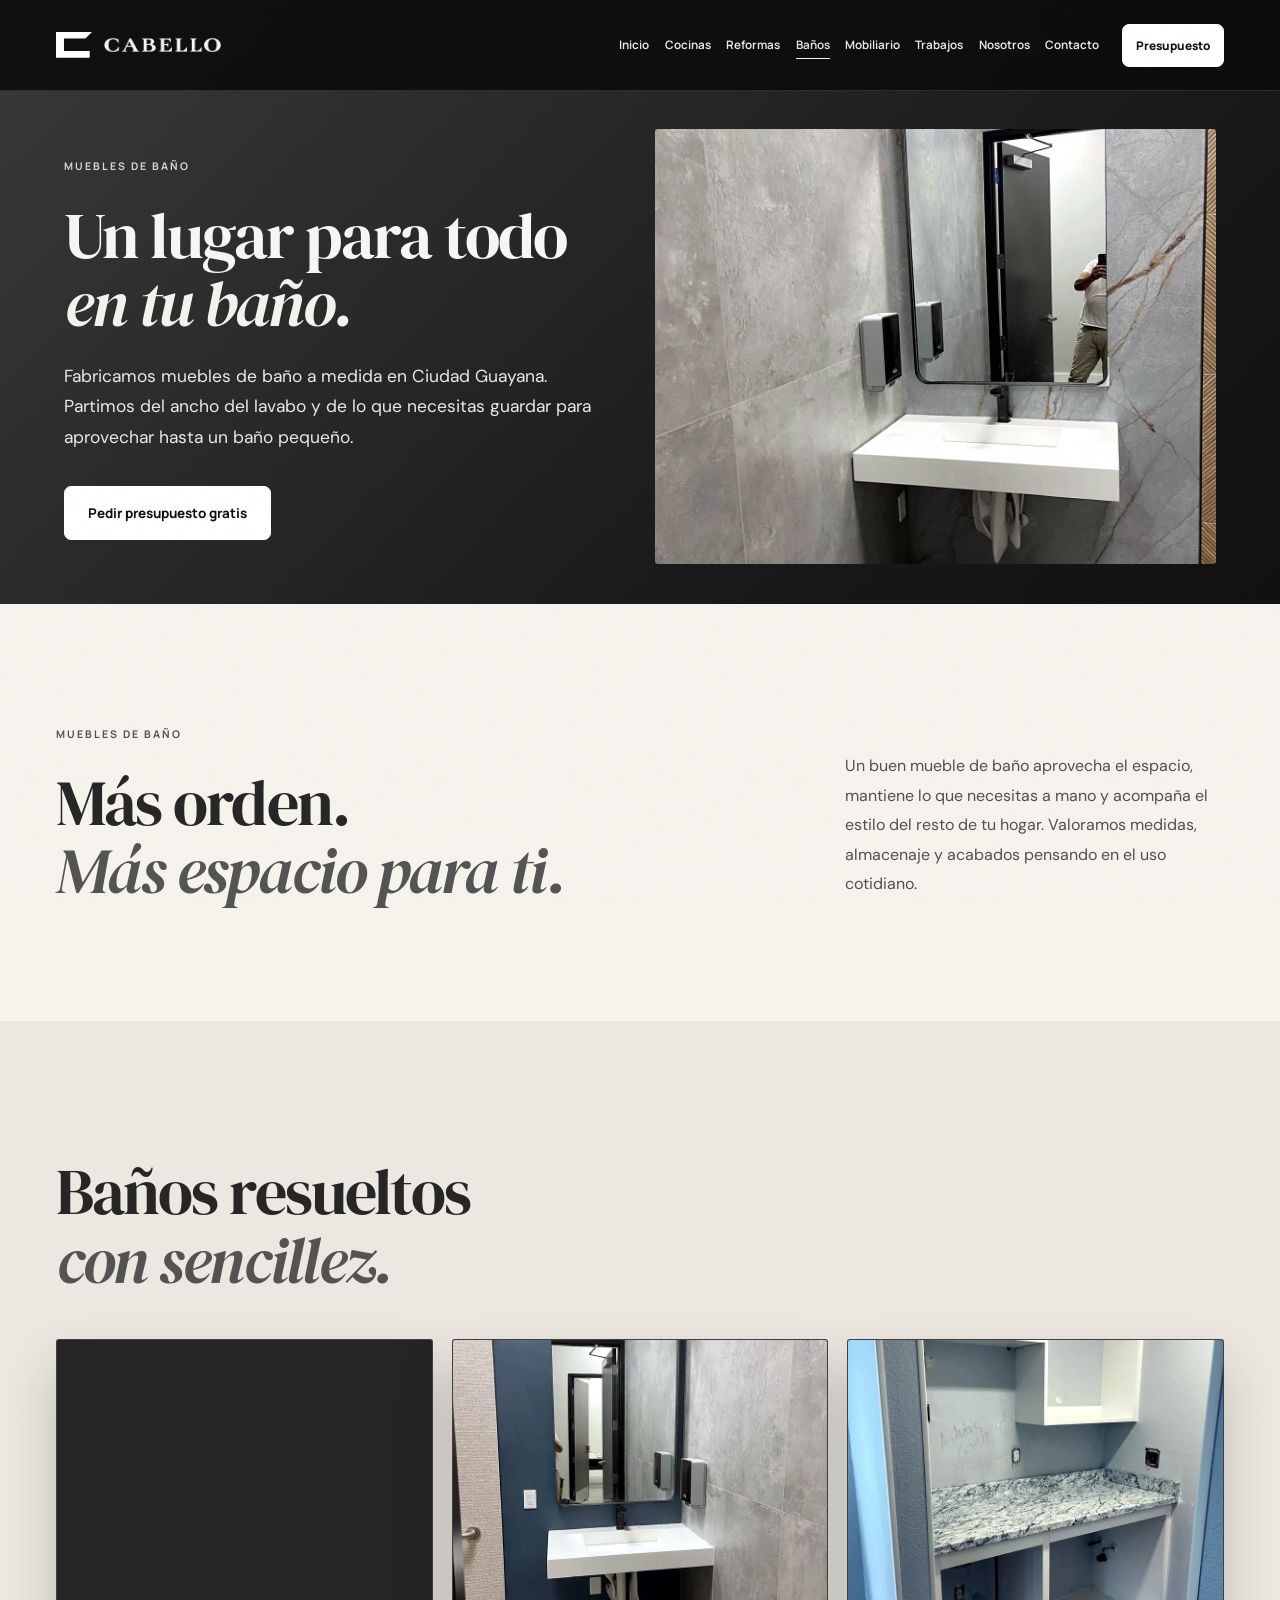
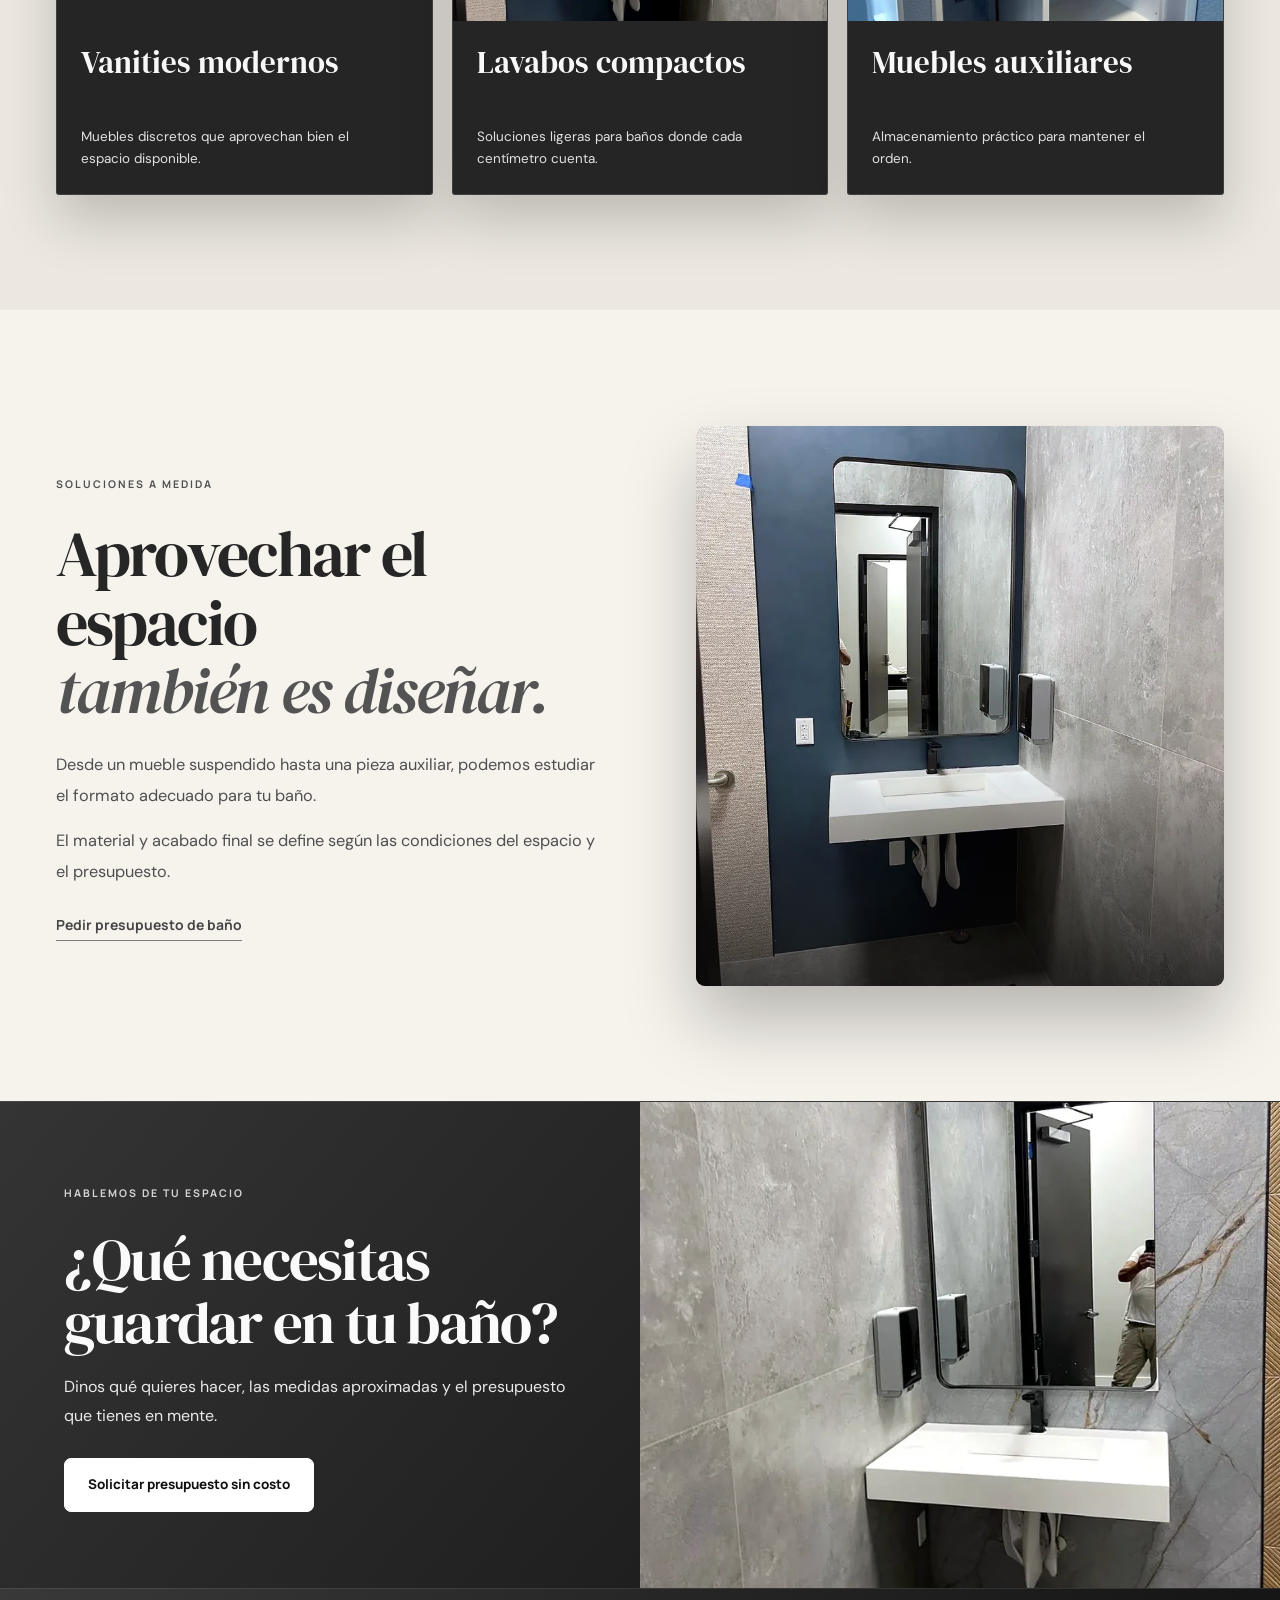
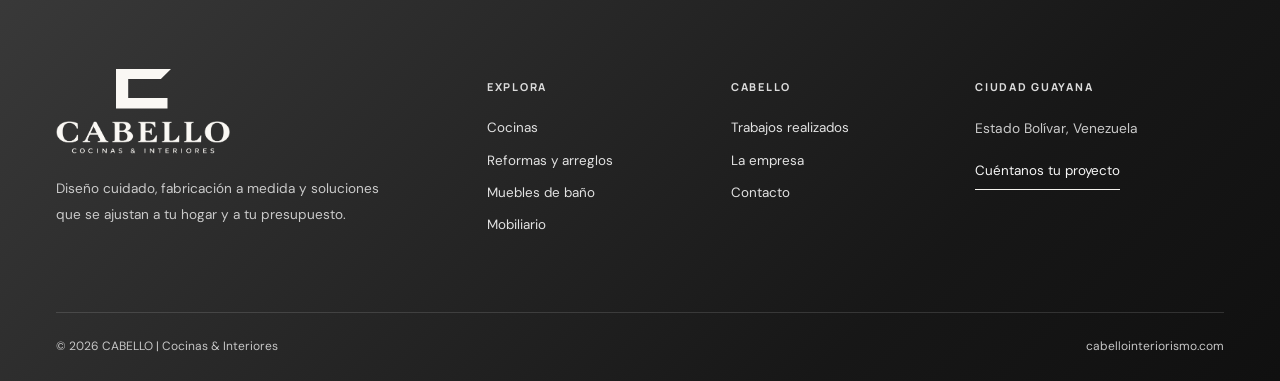
==== commit 12fe4d68: "Add files via upload" ====
--- a/banos.html
+++ b/banos.html
@@ -12,18 +12,18 @@
 <meta property="og:url" content="https://cabellointeriorismo.com/banos.html">
 <link rel="canonical" href="https://cabellointeriorismo.com/banos.html">
 <title>Muebles de baño en Ciudad Guayana | CABELLO</title>
-<link rel="icon" type="image/svg+xml" href="assets/favicon.svg">
+<link rel="icon" type="image/svg+xml" href="assets/c-simbolo.svg">
 <link rel="preconnect" href="https://fonts.googleapis.com">
 <link rel="preconnect" href="https://fonts.gstatic.com" crossorigin>
 <link href="https://fonts.googleapis.com/css2?family=DM+Sans:wght@400;500;600;700&amp;family=Manrope:wght@400;500;600;700;800&amp;family=DM+Serif+Display:ital@0;1&amp;display=swap" rel="stylesheet">
-<link rel="stylesheet" href="assets/cabello-v14.css">
+<link rel="stylesheet" href="assets/cabello-v16.css">
 
 </head><body class="interior">
 <a class="skip-link" href="#main-content">Saltar al contenido</a>
 <header class="site-header" id="site-header">
-  <div class="header-desktop"><div class="container header-layout"><a href="index.html" class="brand" aria-label="CABELLO Cocinas e Interiores, inicio"><span class="brand-main">CABELLO</span><span class="brand-divider" aria-hidden="true"></span><span class="brand-sub">COCINAS <em>&amp;</em> INTERIORES</span></a><nav class="nav-desktop" aria-label="Navegación principal"><a href="index.html" class="">Inicio</a><a href="cocinas.html" class="">Cocinas</a><a href="reformas.html" class="">Reformas</a><a href="banos.html" class="is-current" aria-current="page">Baños</a><a href="mobiliario.html" class="">Mobiliario</a><a href="proyectos.html" class="">Trabajos</a><a href="nosotros.html" class="">Nosotros</a><a href="contacto.html" class="">Contacto</a></nav><a class="head-cta" href="contacto.html">Presupuesto </a></div></div>
-  <div class="header-tablet"><div class="container header-layout"><a href="index.html" class="brand" aria-label="CABELLO Cocinas e Interiores, inicio"><span class="brand-main">CABELLO</span><span class="brand-divider" aria-hidden="true"></span><span class="brand-sub">COCINAS <em>&amp;</em> INTERIORES</span></a><button class="menu-toggle" type="button" data-menu-target="tablet-menu" aria-label="Abrir menú de navegación" aria-controls="tablet-menu" aria-expanded="false"><span></span><span></span><span></span></button></div><nav id="tablet-menu" class="dropdown" aria-label="Navegación en tablet" hidden><a href="index.html" class="">Inicio</a><a href="cocinas.html" class="">Cocinas</a><a href="reformas.html" class="">Reformas</a><a href="banos.html" class="is-current" aria-current="page">Baños</a><a href="mobiliario.html" class="">Mobiliario</a><a href="proyectos.html" class="">Trabajos</a><a href="nosotros.html" class="">Nosotros</a><a href="contacto.html" class="">Contacto</a><a class="dropdown-cta" href="contacto.html">Pedir presupuesto </a></nav></div>
-  <div class="header-mobile"><div class="container header-layout"><a href="index.html" class="brand" aria-label="CABELLO Cocinas e Interiores, inicio"><span class="brand-main">CABELLO</span><span class="brand-divider" aria-hidden="true"></span><span class="brand-sub">COCINAS <em>&amp;</em> INTERIORES</span></a><button class="menu-toggle" type="button" data-menu-target="mobile-menu" aria-label="Abrir menú de navegación" aria-controls="mobile-menu" aria-expanded="false"><span></span><span></span><span></span></button></div><nav id="mobile-menu" class="dropdown" aria-label="Navegación en móvil" hidden><a href="index.html" class="">Inicio</a><a href="cocinas.html" class="">Cocinas</a><a href="reformas.html" class="">Reformas</a><a href="banos.html" class="is-current" aria-current="page">Baños</a><a href="mobiliario.html" class="">Mobiliario</a><a href="proyectos.html" class="">Trabajos</a><a href="nosotros.html" class="">Nosotros</a><a href="contacto.html" class="">Contacto</a><a class="dropdown-cta" href="contacto.html">Pedir presupuesto </a></nav></div>
+  <div class="header-desktop"><div class="container header-layout"><a href="./" class="brand" aria-label="CABELLO Cocinas e Interiores, inicio"><svg class="marca-c" viewBox="0 0 424 304" aria-hidden="true" focusable="false"><path fill="currentColor" d="M0 0H424L346 78H94V224H397V304H0Z"/></svg><img class="marca-nombre" src="assets/apellido.png" alt="" width="985" height="126"></a><nav class="nav-desktop" aria-label="Navegación principal"><a href="./" class="">Inicio</a><a href="cocinas.html" class="">Cocinas</a><a href="reformas.html" class="">Reformas</a><a href="banos.html" class="is-current" aria-current="page">Baños</a><a href="mobiliario.html" class="">Mobiliario</a><a href="proyectos.html" class="">Trabajos</a><a href="nosotros.html" class="">Nosotros</a><a href="contacto.html" class="">Contacto</a></nav><a class="head-cta" href="contacto.html">Presupuesto </a></div></div>
+  <div class="header-tablet"><div class="container header-layout"><a href="./" class="brand" aria-label="CABELLO Cocinas e Interiores, inicio"><svg class="marca-c" viewBox="0 0 424 304" aria-hidden="true" focusable="false"><path fill="currentColor" d="M0 0H424L346 78H94V224H397V304H0Z"/></svg><img class="marca-nombre" src="assets/apellido.png" alt="" width="985" height="126"></a><button class="menu-toggle" type="button" data-menu-target="tablet-menu" aria-label="Abrir menú de navegación" aria-controls="tablet-menu" aria-expanded="false"><span></span><span></span><span></span></button></div><nav id="tablet-menu" class="dropdown" aria-label="Navegación en tablet" hidden><a href="./" class="">Inicio</a><a href="cocinas.html" class="">Cocinas</a><a href="reformas.html" class="">Reformas</a><a href="banos.html" class="is-current" aria-current="page">Baños</a><a href="mobiliario.html" class="">Mobiliario</a><a href="proyectos.html" class="">Trabajos</a><a href="nosotros.html" class="">Nosotros</a><a href="contacto.html" class="">Contacto</a><a class="dropdown-cta" href="contacto.html">Pedir presupuesto </a></nav></div>
+  <div class="header-mobile"><div class="container header-layout"><a href="./" class="brand" aria-label="CABELLO Cocinas e Interiores, inicio"><svg class="marca-c" viewBox="0 0 424 304" aria-hidden="true" focusable="false"><path fill="currentColor" d="M0 0H424L346 78H94V224H397V304H0Z"/></svg><img class="marca-nombre" src="assets/apellido.png" alt="" width="985" height="126"></a><button class="menu-toggle" type="button" data-menu-target="mobile-menu" aria-label="Abrir menú de navegación" aria-controls="mobile-menu" aria-expanded="false"><span></span><span></span><span></span></button></div><nav id="mobile-menu" class="dropdown" aria-label="Navegación en móvil" hidden><a href="./" class="">Inicio</a><a href="cocinas.html" class="">Cocinas</a><a href="reformas.html" class="">Reformas</a><a href="banos.html" class="is-current" aria-current="page">Baños</a><a href="mobiliario.html" class="">Mobiliario</a><a href="proyectos.html" class="">Trabajos</a><a href="nosotros.html" class="">Nosotros</a><a href="contacto.html" class="">Contacto</a><a class="dropdown-cta" href="contacto.html">Pedir presupuesto </a></nav></div>
  </header>
 <main id="main-content">
 <section class="hero hero--subpage">
@@ -36,8 +36,13 @@
 <section class="section section--services"><div class="container"><div class="section-head"><div><h2 class="display-heading">Baños resueltos<br><i>con sencillez.</i></h2></div></div><div class="project-grid"><a class="project-tile" href="proyectos.html"><div class="project-media"><img src="assets/trabajos/banos-vanities/cabello-vanity-moderno-pared-texturizada-01.webp" alt="Mueble de baño junto a una pared con textura" srcset="assets/trabajos/banos-vanities/cabello-vanity-moderno-pared-texturizada-01-780.webp 780w, assets/trabajos/banos-vanities/cabello-vanity-moderno-pared-texturizada-01.webp 1200w" sizes="(max-width: 767px) 92vw, (max-width: 1199px) 70vw, 54vw" loading="lazy" decoding="async"><div class="photo-vignette"></div></div><div class="project-overlay"><h3>Vanities modernos</h3><p>Muebles discretos que aprovechan bien el espacio disponible.</p></div></a><a class="project-tile" href="proyectos.html"><div class="project-media"><img src="assets/trabajos/banos-vanities/cabello-lavabo-flotante-moderno-01.webp" alt="Lavabo flotante moderno" srcset="assets/trabajos/banos-vanities/cabello-lavabo-flotante-moderno-01-780.webp 780w, assets/trabajos/banos-vanities/cabello-lavabo-flotante-moderno-01.webp 1200w" sizes="(max-width: 767px) 92vw, (max-width: 1199px) 70vw, 54vw" loading="lazy" decoding="async"><div class="photo-vignette"></div></div><div class="project-overlay"><h3>Lavabos compactos</h3><p>Soluciones ligeras para baños donde cada centímetro cuenta.</p></div></a><a class="project-tile" href="proyectos.html"><div class="project-media"><img src="assets/trabajos/banos-vanities/cabello-mueble-auxiliar-lavado-encimera-clara-01.webp" alt="Mueble auxiliar lavado encimera clara" srcset="assets/trabajos/banos-vanities/cabello-mueble-auxiliar-lavado-encimera-clara-01-780.webp 780w, assets/trabajos/banos-vanities/cabello-mueble-auxiliar-lavado-encimera-clara-01.webp 1200w" sizes="(max-width: 767px) 92vw, (max-width: 1199px) 70vw, 54vw" loading="lazy" decoding="async"><div class="photo-vignette"></div></div><div class="project-overlay"><h3>Muebles auxiliares</h3><p>Almacenamiento práctico para mantener el orden.</p></div></a></div></div></section>
 <section class="section feature-section"><div class="container editorial-split editorial-split--reverse"><figure class="feature-image"><img src="assets/trabajos/banos-vanities/cabello-lavabo-flotante-moderno-01.webp" alt="Lavabo flotante moderno" srcset="assets/trabajos/banos-vanities/cabello-lavabo-flotante-moderno-01-780.webp 780w, assets/trabajos/banos-vanities/cabello-lavabo-flotante-moderno-01.webp 1200w" sizes="(max-width: 767px) 92vw, (max-width: 1199px) 70vw, 54vw" loading="lazy" decoding="async"></figure><div class="feature-content"><span class="overline">SOLUCIONES A MEDIDA</span><h2 class="display-heading">Aprovechar el espacio<br><i>también es diseñar.</i></h2><p>Desde un mueble suspendido hasta una pieza auxiliar, podemos estudiar el formato adecuado para tu baño.</p><p>El material y acabado final se define según las condiciones del espacio y el presupuesto.</p><a class="inline-link" href="contacto.html">Pedir presupuesto de baño </a></div></div></section><section class="bottom-cta"><div class="bottom-photo"><img src="assets/trabajos/banos-vanities/cabello-vanity-moderno-pared-texturizada-01.webp" alt="Mueble de baño junto a una pared con textura" srcset="assets/trabajos/banos-vanities/cabello-vanity-moderno-pared-texturizada-01-780.webp 780w, assets/trabajos/banos-vanities/cabello-vanity-moderno-pared-texturizada-01.webp 1200w" sizes="(max-width: 767px) 92vw, (max-width: 1199px) 70vw, 54vw" loading="lazy" decoding="async"><div class="bottom-photo-overlay"></div></div><div class="container bottom-cta-inner"><span class="overline">HABLEMOS DE TU ESPACIO</span><h2 class="display-heading">¿Qué necesitas guardar en tu baño?</h2><p>Dinos qué quieres hacer, las medidas aproximadas y el presupuesto que tienes en mente.</p><a href="contacto.html" class="button button--primary"><span>Solicitar presupuesto sin costo</span></a></div></section>
 </main>
-<footer class="footer"><div class="container"><div class="footer-main"><div class="footer-about"><a href="index.html" class="footer-logo">CABELLO<span>.</span></a><div class="footer-descriptor">COCINAS &amp; INTERIORES</div><p>Diseño cuidado, fabricación a medida y soluciones que se ajustan a tu hogar y a tu presupuesto.</p></div><div><h3>Explora</h3><a href="cocinas.html">Cocinas</a><a href="reformas.html">Reformas y arreglos</a><a href="banos.html">Muebles de baño</a><a href="mobiliario.html">Mobiliario</a></div><div><h3>CABELLO</h3><a href="proyectos.html">Trabajos realizados</a><a href="nosotros.html">La empresa</a><a href="contacto.html">Contacto</a></div><div class="footer-last"><h3>Ciudad Guayana</h3><p>Estado Bolívar, Venezuela</p><a href="contacto.html" class="footer-contact">Cuéntanos tu proyecto</a></div></div><div class="footer-legal"><span>© 2026 CABELLO | Cocinas &amp; Interiores</span><span>cabellointeriorismo.com</span></div></div></footer>
+<footer class="footer"><div class="container"><div class="footer-main"><div class="footer-about"><a href="./" class="footer-logo firma-cabello" aria-label="Cabello Cocinas e Interiores, inicio"><svg class="marca-c" viewBox="0 0 424 304" aria-hidden="true" focusable="false"><path fill="currentColor" d="M0 0H424L346 78H94V224H397V304H0Z"/></svg><img src="assets/firma.png" alt="" width="985" height="190"></a><p>Diseño cuidado, fabricación a medida y soluciones que se ajustan a tu hogar y a tu presupuesto.</p></div><div><h3>Explora</h3><a href="cocinas.html">Cocinas</a><a href="reformas.html">Reformas y arreglos</a><a href="banos.html">Muebles de baño</a><a href="mobiliario.html">Mobiliario</a></div><div><h3>CABELLO</h3><a href="proyectos.html">Trabajos realizados</a><a href="nosotros.html">La empresa</a><a href="contacto.html">Contacto</a></div><div class="footer-last"><h3>Ciudad Guayana</h3><p>Estado Bolívar, Venezuela</p><a href="contacto.html" class="footer-contact">Cuéntanos tu proyecto</a></div></div><div class="footer-legal"><span>© 2026 CABELLO | Cocinas &amp; Interiores</span><span>cabellointeriorismo.com</span></div></div></footer>
 
 
 <script src="assets/site.js" defer></script>
+<script>
+if (location.protocol === 'file:') {
+  document.querySelectorAll('a[href="./"]').forEach(link => { link.href = 'index.html'; });
+}
+</script>
 </body></html>
--- a/assets/cabello-v16.css
+++ b/assets/cabello-v16.css
@@ -0,0 +1,120 @@
+/* CABELLO | Cocinas & Interiores — Dark Editorial V11 */
+:root{--dark:#151515;--graphite:#222222;--light:#f6f6f6;--muted:#bfbfbf;--turquoise:#b8b8b8;--line:rgba(255,255,255,.13);--serif:'DM Serif Display',Georgia,serif;--sans:'DM Sans',Arial,sans-serif;--brand:'Manrope',Arial,sans-serif;--max:1320px}
+*,*::before,*::after{box-sizing:border-box}html{scroll-behavior:smooth;scroll-padding-top:90px}body{margin:0;background:var(--dark);color:var(--light);font:400 16px/1.65 var(--sans);-webkit-font-smoothing:antialiased;min-width:320px}body::before{content:"";pointer-events:none;position:fixed;inset:0;z-index:100;opacity:.02;background-image:url("data:image/svg+xml,%3Csvg xmlns='http://www.w3.org/2000/svg' width='180' height='180'%3E%3Cfilter id='n'%3E%3CfeTurbulence type='fractalNoise' baseFrequency='.69' numOctaves='2' stitchTiles='stitch'/%3E%3C/filter%3E%3Crect width='100%25' height='100%25' filter='url(%23n)'/%3E%3C/svg%3E")}body.menu-open{overflow:hidden}a{color:inherit;text-decoration:none}button,input,textarea,select{font:inherit}button{cursor:pointer}h1,h2,h3,p,figure{margin:0}img{display:block;width:100%;max-width:100%;height:auto}p{color:var(--muted)}.container{max-width:var(--max);width:calc(100% - 112px);margin-inline:auto}h1,.display-heading{font-family:var(--serif);font-weight:400;line-height:1.07;letter-spacing:-.03em}.display-heading{font-size:clamp(2.7rem,5vw,5.3rem)}h1 i,.display-heading i{font-weight:400;color:#e7e7e7}.overline{display:inline-flex;gap:13px;align-items:center;letter-spacing:.19em;text-transform:uppercase;color:#d7d7d7;font:700 .66rem/1.4 var(--brand)}.overline::before{content:"";width:28px;height:1px;background:var(--turquoise);flex:none}.skip-link{position:fixed;z-index:200;left:12px;top:-100px;padding:12px;background:var(--turquoise);color:#1f1f1f}.skip-link:focus{top:12px}:focus-visible{outline:3px solid var(--turquoise);outline-offset:3px}[hidden]{display:none!important}
+/* Buttons and links */
+.button{display:inline-flex;justify-content:center;align-items:center;gap:23px;min-height:54px;padding:14px 23px;border-radius:7px;font:750 .84rem/1.4 var(--brand);border:1px solid var(--turquoise);transition:transform .2s,background .2s,box-shadow .2s}.button--primary{background:var(--turquoise);color:#202020}.button--outline{color:#ffffff;background:rgba(17,17,17,.28);border-color:rgba(255,255,255,.47);backdrop-filter:blur(9px)}.button:hover{transform:translateY(-2px)}.button--primary:hover{background:#dadada;box-shadow:0 15px 35px rgba(184,184,184,.16)}.button--outline:hover{border-color:var(--turquoise);background:rgba(255,255,255,.12)}.button-arrow{font-size:1.15rem;font-weight:400}.inline-link{display:inline-flex;align-items:center;gap:19px;padding-bottom:6px;border-bottom:1px solid var(--turquoise);font:700 .87rem var(--brand)}.inline-link:hover{color:#dfdfdf}.inline-link span{color:var(--turquoise);font-size:1.18rem}
+/* Header variants: one visible at a time */
+.site-header{position:absolute;top:0;left:0;right:0;z-index:70;background:rgba(14,14,14,.7);border-bottom:1px solid var(--line);backdrop-filter:blur(20px);-webkit-backdrop-filter:blur(20px)}.header-layout{height:90px;display:flex;align-items:center;gap:23px}.brand{display:flex;align-items:center;gap:14px;min-width:0;flex-shrink:0;white-space:nowrap}.brand-main{font:800 1.43rem/1 var(--brand);letter-spacing:.045em}.brand-divider{width:1px;height:29px;background:var(--turquoise)}.brand-sub{font:700 .57rem/1.4 var(--brand);letter-spacing:.15em;color:#e6e6e6}.brand-sub em{color:var(--turquoise);font-style:normal}.nav-desktop{display:flex;gap:clamp(10px,1.2vw,21px);align-items:center;margin-left:auto}.nav-desktop a{font:650 .73rem var(--brand);white-space:nowrap;position:relative;padding-block:11px;color:#e9e9e9}.nav-desktop a:after{content:"";position:absolute;bottom:5px;left:0;right:100%;height:1px;background:var(--turquoise);transition:right .2s}.nav-desktop a.is-current:after,.nav-desktop a:hover:after{right:0}.nav-desktop a.is-current{color:#e0e0e0}.head-cta{border:1px solid var(--turquoise);border-radius:7px;background:var(--turquoise);color:#1e1e1e;padding:12px 13px;font:800 .74rem var(--brand);white-space:nowrap}.head-cta span{margin-left:7px}.header-tablet,.header-mobile{display:none}.menu-toggle{height:46px;width:46px;display:flex;align-items:center;justify-content:center;flex-direction:column;gap:5px;border:1px solid rgba(255,255,255,.22);background:rgba(255,255,255,.055);border-radius:7px}.menu-toggle span{display:block;width:22px;height:2px;background:#ffffff;transition:transform .2s,opacity .2s}.menu-toggle[aria-expanded="true"] span:first-child{transform:translateY(7px) rotate(45deg)}.menu-toggle[aria-expanded="true"] span:nth-child(2){opacity:0}.menu-toggle[aria-expanded="true"] span:last-child{transform:translateY(-7px) rotate(-45deg)}.dropdown{position:absolute;top:100%;left:0;right:0;padding:19px max(5%,23px) 25px;background:rgba(22,22,22,.98);border-bottom:1px solid var(--line);box-shadow:0 32px 60px rgba(0,0,0,.46);max-height:calc(100svh - 72px);overflow:auto}.dropdown>a{display:block;padding:12px 5px;border-bottom:1px solid var(--line);font:650 .95rem var(--brand)}.dropdown>a.is-current{color:var(--turquoise)}.dropdown>a.dropdown-cta{margin-top:14px;background:var(--turquoise);text-align:center;border-radius:5px;color:#202020}
+/* Hero with photographs of completed work; no AI images */
+.hero{position:relative;isolation:isolate;display:flex;align-items:center;overflow:hidden;background:#2a2a2a;min-height:750px;height:min(93svh,980px)}.hero--subpage{min-height:650px;height:min(80svh,840px)}.hero-photography,.hero-shadow{position:absolute;inset:0}.hero-photography{z-index:-2}.hero-photography img{height:100%;width:100%;object-fit:cover;object-position:75% center;filter:saturate(.94)}.hero-shadow{background:linear-gradient(90deg,#0f0f0f 0%,rgba(15,15,15,.96) 26%,rgba(15,15,15,.78) 44%,rgba(15,15,15,.19) 90%),linear-gradient(0deg,rgba(12,12,12,.7),transparent 36%,rgba(12,12,12,.3) 100%)}.hero-layout{z-index:1;position:relative;padding-block:155px 120px}.hero-main{max-width:720px;width:63%}.hero h1{font-size:clamp(4rem,6.6vw,7.2rem);margin:24px 0 24px}.hero--subpage h1{font-size:clamp(3.8rem,6vw,6.4rem)}.hero-description{max-width:560px;font-size:1.09rem;line-height:1.75;color:#eaeaea}.hero-buttons{display:flex;flex-wrap:wrap;gap:12px;margin-top:34px}.hero-footnote{display:flex;align-items:center;gap:16px;margin-top:61px;color:#cdcdcd;font:650 .62rem/1.5 var(--brand);letter-spacing:.15em;text-transform:uppercase}.footnote-line{width:50px;height:1px;background:var(--turquoise)}.hero-photo-label{position:absolute;right:5%;bottom:33px;border-left:2px solid var(--turquoise);padding-left:13px;color:#ebebeb;text-shadow:0 1px 10px #000000;font:700 .65rem var(--brand);letter-spacing:.17em}
+/* Sections, layered backgrounds */
+.section{padding:clamp(80px,9vw,148px) 0;position:relative}.section--intro{background:linear-gradient(140deg,#272727,#161616 65%,#252525)}.section--services{background:radial-gradient(ellipse at 75% 9%,#373737,#1e1e1e 45%,#161616 98%)}.section--portfolio{background:linear-gradient(145deg,#242424,#151515 65%,#2b2b2b)}.section--process{background:linear-gradient(140deg,#1b1b1b,#303030,#1b1b1b)}.feature-section{background:linear-gradient(125deg,#161616,#2a2a2a 58%,#191919)}.section--narrow{background:#1c1c1c}.section--gallery{background:linear-gradient(130deg,#222222,#151515 67%)}.section--contact{background:radial-gradient(ellipse at 84% 18%,#323232,#161616 70%)}.section-head{display:flex;align-items:end;justify-content:space-between;gap:50px;margin-bottom:44px}.section-head h2{margin-top:22px}.section-head>p{max-width:390px;font-size:.97rem;line-height:1.8}.section-head .inline-link{flex-shrink:0}
+.trust-strip{background:linear-gradient(100deg,#232323,#323232,#212121);border-block:1px solid var(--line)}.trust-grid{display:grid;grid-template-columns:repeat(3,minmax(0,1fr))}.trust-grid>div{display:flex;gap:16px;align-items:center;padding:28px 25px;border-right:1px solid var(--line)}.trust-grid>div:first-child{padding-left:0}.trust-grid>div:last-child{border:0}.trust-index{font:400 1.25rem var(--serif);color:var(--turquoise)}.trust-grid strong{display:block;font:750 .91rem var(--brand)}.trust-grid p{font-size:.8rem;margin-top:4px}
+.intro-layout{display:grid;grid-template-columns:1.45fr .8fr;gap:clamp(45px,8vw,155px);align-items:end}.intro-layout h2{margin-top:23px}.intro-aside{padding-bottom:7px}.intro-rule{display:block;width:70px;height:1px;background:var(--turquoise);margin-bottom:24px}.intro-aside p{line-height:1.85;font-size:1rem}.intro-aside p+p{margin-top:16px}.intro-aside .inline-link{margin-top:22px}
+/* Full bleed photo cards */
+.project-grid{display:grid;grid-template-columns:repeat(3,minmax(0,1fr));gap:19px}.project-tile{position:relative;display:block;min-height:490px;overflow:hidden;border-radius:9px;background:#323232;isolation:isolate;box-shadow:0 26px 55px rgba(0,0,0,.2);border:1px solid rgba(255,255,255,.12);transition:transform .3s,border-color .3s}.project-tile:hover{transform:translateY(-5px);border-color:var(--turquoise)}.project-media,.photo-vignette{position:absolute;inset:0}.project-media{z-index:-2}.project-media img{width:100%;height:100%;object-fit:cover;transition:transform .5s}.project-tile:hover .project-media img{transform:scale(1.04)}.photo-vignette{background:linear-gradient(0deg,rgba(9,9,9,.96),rgba(9,9,9,.45) 42%,transparent 80%)}.project-overlay{position:absolute;left:27px;right:27px;bottom:25px;z-index:1}.project-overlay .overline{font-size:.58rem}.project-overlay .overline:before{width:17px}.project-overlay h3{font:400 clamp(1.6rem,2vw,2.4rem)/1.15 var(--serif);margin:13px 0 7px}.project-overlay p{font-size:.84rem;line-height:1.65;color:#e2e2e2;padding-right:25px}.tile-arrow{position:absolute;right:0;bottom:0;color:var(--turquoise);font-size:1.32rem}
+/* Editorial splits */
+.editorial-split{display:grid;grid-template-columns:1.02fr .98fr;gap:clamp(55px,7vw,130px);align-items:center}.editorial-split--reverse .feature-image{order:2}.editorial-split--reverse .feature-content{order:1}.feature-image{min-height:560px;position:relative;overflow:hidden;border-radius:9px;box-shadow:0 35px 70px rgba(0,0,0,.26)}.feature-image img{position:absolute;inset:0;width:100%;height:100%;object-fit:cover}.feature-image:after{content:"";position:absolute;inset:0;background:linear-gradient(0deg,rgba(10,10,10,.73),transparent 40%)}.feature-image figcaption{position:absolute;bottom:24px;left:25px;z-index:1;letter-spacing:.12em;font:700 .67rem var(--brand)}.caption-line{display:inline-block;width:22px;height:1px;background:var(--turquoise);vertical-align:middle;margin-right:10px}.feature-content h2{margin:24px 0}.feature-content p{font-size:1.02rem;line-height:1.9}.feature-content p+p{margin-top:15px}.feature-content .inline-link{margin-top:27px}
+/* Portfolio collage */
+.portfolio-mosaic{display:grid;grid-template-columns:1.6fr 1fr 1fr;grid-template-rows:repeat(2,230px);gap:15px}.mosaic-item{position:relative;overflow:hidden;border-radius:9px;background:#2d2d2d}.mosaic-item--wide{grid-row:span 2}.mosaic-item img{width:100%;height:100%;object-fit:cover;transition:transform .4s}.mosaic-item:hover img{transform:scale(1.035)}.mosaic-item:after{content:"";position:absolute;inset:0;background:linear-gradient(0deg,rgba(9,9,9,.78),transparent 52%)}.mosaic-item>span{display:flex;justify-content:space-between;position:absolute;bottom:21px;left:21px;right:21px;z-index:1;font:700 .77rem var(--brand)}.mosaic-item b{color:var(--turquoise)}.portfolio-bottom{display:flex;align-items:center;justify-content:space-between;gap:18px;margin-top:27px}.portfolio-bottom>span{font:700 .65rem var(--brand);letter-spacing:.17em;color:#afafaf}
+/* Process and repair / informational grids */
+.steps{display:grid;grid-template-columns:repeat(4,minmax(0,1fr));gap:26px}.step{padding-top:22px;border-top:1px solid var(--line)}.step-num{font:400 2.65rem var(--serif);color:var(--turquoise)}.step-line{height:1px;width:34px;background:var(--turquoise);margin:25px 0}.step h3{font:400 1.5rem var(--serif);margin-bottom:10px}.step p{font-size:.84rem;line-height:1.8}.info-columns{display:grid;grid-template-columns:repeat(3,1fr);gap:19px}.repair-grid{display:grid;grid-template-columns:repeat(2,1fr);gap:19px}.info-columns article,.repair-grid article{min-height:235px;padding:35px;border:1px solid var(--line);border-radius:9px;background:linear-gradient(145deg,rgba(255,255,255,.058),rgba(255,255,255,.012));box-shadow:0 20px 45px rgba(0,0,0,.08)}.info-columns article>span,.repair-num{display:block;color:var(--turquoise);font:700 .72rem var(--brand);margin-bottom:30px;letter-spacing:.14em}.info-columns h3,.repair-grid h3{font:400 1.62rem var(--serif);margin-bottom:11px}.info-columns p,.repair-grid p{font-size:.9rem;line-height:1.78}.note-panel{padding:60px;border-radius:10px;border:1px solid rgba(184,184,184,.25);background:linear-gradient(130deg,#2e2e2e,#1b1b1b)}.note-panel h2{margin:21px 0}.note-panel p{max-width:680px;line-height:1.8}.note-panel .button{margin-top:24px}
+/* Real photograph in final CTA; footer below has no photo */
+.bottom-cta{position:relative;min-height:590px;display:flex;align-items:center;isolation:isolate;background:#262626;overflow:hidden;border-top:1px solid var(--line)}.bottom-photo,.bottom-photo-overlay{position:absolute;inset:0}.bottom-photo{z-index:-2}.bottom-photo img{width:100%;height:100%;object-fit:cover;object-position:72% 50%}.bottom-photo-overlay{z-index:-1;background:linear-gradient(90deg,rgba(13,13,13,.98),rgba(13,13,13,.87) 38%,rgba(13,13,13,.23) 90%),linear-gradient(0deg,rgba(13,13,13,.55),transparent 60%)}.bottom-cta-inner{padding-block:100px}.bottom-cta h2{margin:23px 0 19px}.bottom-cta p{max-width:600px;color:#eaeaea;line-height:1.8}.bottom-cta .button{margin-top:27px}
+.footer{background:radial-gradient(ellipse at 80% 15%,#2e2e2e,#151515 68%);padding-top:80px;border-top:1px solid var(--line)}.footer-main{display:grid;grid-template-columns:1.55fr .8fr .8fr 1fr;gap:45px;padding-bottom:66px}.footer-logo{font:800 2rem var(--brand);letter-spacing:.06em}.footer-logo span{color:var(--turquoise)}.footer-descriptor{font:700 .63rem var(--brand);letter-spacing:.19em;color:#d5d5d5;margin:10px 0 25px}.footer-about p{font-size:.85rem;line-height:1.86;max-width:340px}.footer h3{font:750 .68rem var(--brand);letter-spacing:.16em;color:#dbdbdb;text-transform:uppercase;margin:10px 0 23px}.footer-main a:not(.footer-logo):not(.footer-contact){display:block;margin:10px 0;font-size:.84rem;color:#e2e2e2}.footer-main a:hover{color:var(--turquoise)}.footer-main .footer-last p{font-size:.86rem}.footer-contact{display:inline-block;margin-top:20px;border-bottom:1px solid var(--turquoise);font-size:.84rem;padding-bottom:7px}.footer-legal{border-top:1px solid var(--line);display:flex;justify-content:space-between;gap:15px;padding:24px 0;color:#b1b1b1;font-size:.75rem}
+/* Gallery */
+.gallery-controls{display:flex;gap:9px;flex-wrap:wrap;margin-bottom:27px}.filter{padding:11px 18px;border:1px solid var(--line);border-radius:60px;background:rgba(255,255,255,.04);color:white;font:700 .76rem var(--brand)}.filter.is-active,.filter:hover{border-color:var(--turquoise);color:#e1e1e1}.filter span{color:var(--turquoise);margin-left:6px}.gallery-grid{display:grid;grid-template-columns:repeat(4,minmax(0,1fr));gap:13px}.gallery-card{padding:0;border:1px solid var(--line);border-radius:8px;overflow:hidden;text-align:left;background:#2e2e2e;color:white;min-width:0}.gallery-photo{height:250px;overflow:hidden}.gallery-photo img{width:100%;height:100%;object-fit:cover;transition:transform .35s}.gallery-card:hover img{transform:scale(1.04)}.gallery-card-label{display:flex;align-items:center;justify-content:space-between;gap:10px;padding:14px;font:700 .75rem var(--brand)}.gallery-card-label span{color:var(--turquoise)}.gallery-hint{font-size:.78rem;margin-top:22px}.lightbox{padding:20px;width:min(94vw,1080px);max-height:94vh;overflow:auto;background:#191919;color:white;border:1px solid var(--line);border-radius:9px;box-shadow:0 30px 100px #0009}.lightbox::backdrop{background:rgba(0,0,0,.85);backdrop-filter:blur(5px)}.lightbox img{max-height:77vh;object-fit:contain}.lightbox-close{float:right;margin-bottom:12px;padding:8px 14px;border:1px solid var(--line);background:#303030;color:white;border-radius:5px}.lightbox-caption{font-size:.83rem;margin-top:12px}
+/* Contact mock-up: explicit no-send */
+.contact-layout{display:grid;grid-template-columns:.84fr 1fr;gap:clamp(50px,8vw,130px)}.contact-side h2{margin:24px 0}.contact-side>p{line-height:1.85}.contact-side figure{height:295px;margin:34px 0 20px;overflow:hidden;border-radius:8px}.contact-side figure img{height:100%;object-fit:cover}.contact-note{font-size:.8rem;color:#b3b3b3}.form-panel{padding:38px;border-radius:10px;border:1px solid var(--line);background:linear-gradient(150deg,rgba(255,255,255,.072),rgba(255,255,255,.018));box-shadow:0 24px 60px #0002}.form-topline{display:flex;justify-content:space-between;gap:12px;font:700 .64rem var(--brand);letter-spacing:.14em;color:#d9d9d9;margin-bottom:32px}.form-row{margin-bottom:19px}.form-row label{display:block;margin-bottom:7px;font:700 .77rem var(--brand);color:#f3f3f3}.form-row label span{color:var(--turquoise)}.form-row input,.form-row select,.form-row textarea{display:block;width:100%;min-height:53px;padding:14px;border:1px solid rgba(255,255,255,.19);border-radius:5px;background:#191919;color:#ffffff;outline:0}.form-row select option{background:#191919}.form-row input::placeholder,.form-row textarea::placeholder{color:#989898}.form-row :is(input,textarea,select):focus{border-color:var(--turquoise)}.form-row textarea{resize:vertical}.form-two{display:grid;grid-template-columns:1fr 1fr;gap:15px}.button--wide{width:100%}.form-feedback{margin-top:16px;color:#dcdcdc;font-size:.84rem}.form-disclaimer{margin-top:17px;font-size:.77rem;line-height:1.75}
+/* Tablet */
+@media(max-width:1279px){.header-desktop{display:none}.header-tablet{display:block}.header-tablet .header-layout{height:80px}.header-tablet .menu-toggle{margin-left:auto}.container{width:calc(100% - 80px)}.section{padding:96px 0}.hero-main{width:75%}.hero h1{font-size:clamp(3.9rem,7.5vw,6.4rem)}.project-grid{gap:13px}.project-tile{min-height:425px}.editorial-split{gap:55px}.feature-image{min-height:470px}.gallery-grid{grid-template-columns:repeat(3,1fr)}.footer-main{gap:25px}}
+/* Mobile */
+@media(max-width:767px){html{scroll-padding-top:75px}.header-tablet{display:none}.header-mobile{display:block}.header-mobile .header-layout{height:72px;gap:11px}.header-mobile .brand{gap:10px}.header-mobile .brand-main{font-size:1.12rem}.header-mobile .brand-divider{height:24px}.header-mobile .brand-sub{font-size:.48rem;letter-spacing:.07em;max-width:103px;white-space:normal}.header-mobile .menu-toggle{margin-left:auto;flex:0 0 44px;width:44px;height:44px}.container{width:calc(100% - 38px)}.hero,.hero--subpage{min-height:680px;height:auto;align-items:flex-end}.hero--home{min-height:740px}.hero-photography img{object-position:67% 38%}.hero-shadow{background:linear-gradient(0deg,rgba(13,13,13,.99),rgba(13,13,13,.92) 30%,rgba(13,13,13,.58) 62%,rgba(13,13,13,.22)),linear-gradient(90deg,rgba(13,13,13,.53),transparent)}.hero-layout{padding-top:220px;padding-bottom:100px}.hero-main{width:100%}.hero h1,.hero--subpage h1{font-size:clamp(2.85rem,11.5vw,4.9rem);margin:19px 0}.hero-description{font-size:.96rem;line-height:1.71}.hero-buttons{flex-direction:column;align-items:stretch;margin-top:25px}.hero-buttons .button{justify-content:space-between;white-space:normal}.hero-footnote{font-size:.58rem;margin-top:27px}.footnote-line{width:25px}.hero-photo-label{right:19px;bottom:17px;font-size:.52rem}.section{padding:75px 0}.display-heading{font-size:clamp(2.6rem,10.2vw,4.3rem)}.section-head{display:block;margin-bottom:28px}.section-head h2{margin-top:18px}.section-head>p,.section-head>.inline-link{margin-top:22px;display:block}.trust-grid{grid-template-columns:1fr}.trust-grid>div,.trust-grid>div:first-child{padding:17px 0;border:0;border-bottom:1px solid var(--line)}.trust-grid>div:last-child{border:0}.trust-index{width:30px}.intro-layout{grid-template-columns:1fr;gap:30px}.intro-aside p{font-size:.96rem}.project-grid{grid-template-columns:1fr;gap:18px}.project-tile{min-height:470px}.project-overlay{bottom:24px;left:23px;right:23px}.project-overlay h3{font-size:2rem}.editorial-split{grid-template-columns:1fr;gap:36px}.editorial-split--reverse .feature-image,.editorial-split--reverse .feature-content{order:initial}.feature-image{min-height:350px}.feature-content h2{margin:18px 0}.feature-content p{font-size:.96rem}.portfolio-mosaic{grid-template-columns:1fr 1fr;grid-template-rows:repeat(3,175px);gap:10px}.mosaic-item--wide{grid-column:span 2;grid-row:span 1}.mosaic-item>span{bottom:12px;left:12px;right:12px;font-size:.7rem}.portfolio-bottom{display:block}.portfolio-bottom .inline-link{margin-top:17px}.steps{grid-template-columns:1fr 1fr;gap:28px 17px}.step-num{font-size:2.3rem}.step-line{margin:18px 0}.step h3{font-size:1.3rem}.step p{font-size:.81rem}.info-columns,.repair-grid{grid-template-columns:1fr}.info-columns article,.repair-grid article{min-height:0;padding:28px}.note-panel{padding:32px 25px}.bottom-cta{min-height:570px}.bottom-photo img{object-position:65% center}.bottom-photo-overlay{background:linear-gradient(0deg,rgba(13,13,13,.97),rgba(13,13,13,.84) 60%,rgba(13,13,13,.37))}.bottom-cta-inner{padding:80px 0}.bottom-cta h2{margin:18px 0}.footer{padding-top:60px}.footer-main{grid-template-columns:1fr 1fr;gap:35px 18px;padding-bottom:42px}.footer-about,.footer-last{grid-column:span 2}.footer-legal{display:block}.footer-legal span{display:block;margin:7px 0}.gallery-grid{grid-template-columns:repeat(2,minmax(0,1fr));gap:9px}.gallery-photo{height:175px}.gallery-card-label{font-size:.68rem;padding:11px}.contact-layout{grid-template-columns:1fr;gap:37px}.contact-side figure{height:275px}.form-panel{padding:26px 21px}.form-two{grid-template-columns:1fr;gap:0}}
+@media(max-width:420px){.brand-sub{font-size:.45rem!important}.overline{font-size:.62rem;letter-spacing:.1em}.hero h1,.hero--subpage h1{font-size:clamp(2.65rem,11.5vw,3.8rem)}.hero-description{font-size:.92rem}.project-tile{min-height:405px}.portfolio-mosaic{grid-template-rows:repeat(3,145px)}.gallery-photo{height:155px}}
+@media(max-width:360px){.container{width:calc(100% - 28px)}.header-mobile .brand-main{font-size:1.04rem}.header-mobile .brand-sub{max-width:86px;font-size:.43rem!important}.hero h1,.hero--subpage h1{font-size:2.65rem}.gallery-grid{grid-template-columns:1fr}.gallery-photo{height:255px}}
+@media(prefers-reduced-motion:reduce){html{scroll-behavior:auto}*,*::before,*::after{transition:none!important;animation:none!important}}
+
+/* Interior pages: a photographic spread, with the caption below the image. */
+.interior .hero--subpage{display:grid;grid-template-columns:minmax(0,1fr) minmax(0,1.04fr);grid-template-rows:1fr auto;align-items:center;gap:0 clamp(28px,4vw,76px);padding:clamp(110px,10vw,160px) max(5vw,calc((100vw - 1320px)/2)) 40px;background:radial-gradient(ellipse at top left,#313131,transparent 65%),#171717;height:auto;min-height:0}
+.interior .hero-photography{position:relative;inset:auto;grid-area:1/2;z-index:0;width:100%;height:clamp(340px,34vw,550px);border-radius:3px;overflow:hidden}
+.interior .hero-photography img{object-position:center}
+.interior .hero-shadow,.interior .hero-footnote{display:none}
+.interior .hero-layout{grid-area:1/1;width:100%;padding:24px 0}
+.interior .hero-main{width:100%}
+.interior .hero h1{font-size:clamp(3rem,5.1vw,5.9rem);line-height:1.03}
+.interior .hero h1 i{display:block;color:var(--turquoise)}
+.interior .hero-photo-label{grid-area:2/2;position:static;justify-self:start;margin-top:14px;font-size:.58rem}
+.interior .project-tile{display:flex;flex-direction:column;min-height:0;border-radius:3px;background:#222222}
+.interior .project-media{position:relative;inset:auto;z-index:0;aspect-ratio:4/3}
+.interior .project-overlay{position:relative;inset:auto;padding:26px 48px 28px 24px}
+.interior .project-overlay .overline,.interior .photo-vignette{display:none}
+.interior .project-overlay h3{font-size:clamp(1.65rem,2.4vw,2.6rem)}
+.interior .project-overlay .tile-arrow{position:absolute;right:14px;top:24px}
+.interior .bottom-cta{min-height:380px}
+
+.dropdown{max-height:calc(100dvh - 68px);overflow:auto}
+[hidden]{display:none!important}
+@media(max-width:1279px){.footer-desktop{display:none}.footer-tablet{display:block}.footer-tablet .footer-main{grid-template-columns:1.4fr 1fr;gap:32px}.footer-tablet .footer-last{grid-column:auto}}
+@media(max-width:767px){.footer-tablet{display:none}.footer-mobile{display:block}.footer-mobile .footer-main{display:grid;grid-template-columns:1fr;gap:18px}.footer-mobile .footer-main>*{grid-column:auto}.footer-mobile details{padding:12px 0;border-bottom:1px solid var(--line)}.footer-mobile summary{cursor:pointer;font-weight:650}.footer-mobile details a{display:block;padding:7px 0}.interior .hero--subpage{display:flex;flex-direction:column;align-items:stretch;padding:88px 19px 28px;gap:0}.interior .hero-layout{order:-1;padding:14px 0 30px}.interior .hero h1{font-size:clamp(2.55rem,10vw,4.4rem)}.interior .hero-photography{height:auto;aspect-ratio:1.55}.interior .hero-photo-label{align-self:flex-start}.interior .hero-buttons{align-items:flex-start}.interior .project-media{aspect-ratio:1.55}}
+
+/* Warm paper for reading; neutral graphite for the photo galleries. */
+:root{--dark:#191919;--muted:#cacaca;--paper:#f6f3ed;--ink:#262626}
+.site-header{background:rgba(26,26,26,.88)}
+.dropdown{background:rgba(28,28,28,.98)}
+.section--intro,.feature-section,.section--process,.section--narrow,.section--contact,.section--services{background:var(--paper);color:var(--ink);--muted:#4f4f4f;--line:#d1d1d1}
+.section--services,.section--process{background:#ece8e1}
+.section :is(.display-heading i,.step-num,.repair-num,.info-columns article>span){color:#535353}
+.section .overline,.form-topline,.contact-note,.form-feedback,.form-row label span{color:#515151}
+.section .inline-link{color:#454545;border-color:#7b7b7b}
+.project-tile,.gallery-card{color:#f8f8f8}
+.interior .project-tile,.gallery-card,.lightbox{background:#252525}
+.section .project-overlay .overline,.section--portfolio .overline,.section--gallery .overline{color:#d2d2d2}
+.feature-image figcaption,.mosaic-item{color:white}
+.section--portfolio,.section--gallery,.trust-strip,.footer,.interior .hero--subpage{background:linear-gradient(135deg,#393939,#171717 72%,#101010)}
+.section--portfolio .display-heading i,.section--gallery .display-heading i{color:#dedede}
+.form-panel,.info-columns article,.repair-grid article,.note-panel{background:#fffcf7;border-color:#d1d1d1}
+.form-row label{color:var(--ink)}
+.form-row :is(input,select,textarea),.form-row select option{background:#fffdf9;color:#262626;border-color:#a5a5a5}
+.form-row input::placeholder,.form-row textarea::placeholder{color:#646464}
+.overline::before{content:none}
+.footnote-line,.intro-rule,.caption-line,.step-line{display:none}
+.step h3{margin-top:14px}
+.button{justify-content:center}
+.bottom-cta,.interior .bottom-cta{display:grid;grid-template-columns:1fr 1fr;min-height:0;background:linear-gradient(130deg,#343434,#121212);color:#fafafa}
+.bottom-cta .bottom-photo{position:relative;inset:auto;z-index:auto;grid-column:2;grid-row:1;align-self:stretch}
+.bottom-photo-overlay{display:none}
+.bottom-photo img{position:absolute;inset:0;object-position:center}
+.bottom-cta-inner{grid-column:1;grid-row:1;width:100%;padding:clamp(44px,6vw,100px) clamp(24px,5vw,84px);max-width:740px;margin-left:auto;margin-right:0}
+.bottom-cta h2{font-size:clamp(2.5rem,4.6vw,5rem)}
+.photo-vignette{z-index:0}
+.footer .footer-legal{color:#c6c6c6}
+@media(min-width:768px) and (max-width:1279px){.footer .footer-main{grid-template-columns:1.25fr 1fr;gap:32px}.footer-last{grid-column:auto}}
+@media(max-width:767px){.bottom-cta,.interior .bottom-cta{grid-template-columns:1fr}.bottom-cta .bottom-photo{grid-area:1/1;aspect-ratio:2.2}.bottom-cta-inner{grid-area:2/1;padding:38px 22px 46px}.footer .footer-main{grid-template-columns:1fr 1fr}.footer-about,.footer-last{grid-column:1/-1}}
+
+/* Fixed navigation and monochrome controls. */
+.site-header{position:fixed;inset:0 0 auto;background:rgba(12,12,12,.90);backdrop-filter:blur(16px)}
+:root{--turquoise:#f4f2ed}
+.button--primary,.head-cta,.dropdown>a.dropdown-cta{background:#fff;color:#111;border-color:#fff}
+.section .button--primary{background:#171717;color:white;border-color:#171717}
+.button--primary:hover,.head-cta:hover{background:#dedbd5;color:#121212}
+.section .button--primary:hover{background:#343434;color:white}
+.section--portfolio .inline-link,.section--gallery h2.display-heading i,.section--portfolio h2.display-heading i{color:#fff}
+.filter.is-active{background:white;color:#111;border-color:white}
+.filter.is-active span{color:#333}
+.interior .project-media{position:relative;width:100%;flex:none;overflow:hidden;min-height:0;aspect-ratio:4/3}
+.interior .project-media img{position:absolute;inset:0;width:100%;height:100%;object-fit:cover}
+.interior .project-overlay{padding:24px;flex:1}
+.interior .project-overlay h3{margin:0 0 10px}
+.project-tile:hover{transform:none}
+.interior .hero--subpage{grid-template-rows:auto}
+.trust-index,.step-line{display:none}
+@media(min-width:768px){.interior .project-overlay h3{min-height:2.3em}}
+
+/* Compact horizontal signature in navigation; stacked signature in the footer. */
+.site-header .brand{display:inline-flex;align-items:center;gap:12px;color:#fff;flex:none}
+.brand .marca-c{width:36px;height:auto;display:block}
+.brand .marca-nombre{width:117px;height:auto;display:block}
+.footer .firma-cabello{display:inline-flex;flex-direction:column;align-items:center;gap:12px;margin:0 0 22px;color:#faf8f4}
+.firma-cabello .marca-c{width:55px;height:auto}
+.firma-cabello img{display:block;width:174px;height:auto}
+@media(max-width:767px){.site-header .brand{gap:9px}.brand .marca-c{width:29px}.brand .marca-nombre{width:99px}.firma-cabello img{width:154px}}
